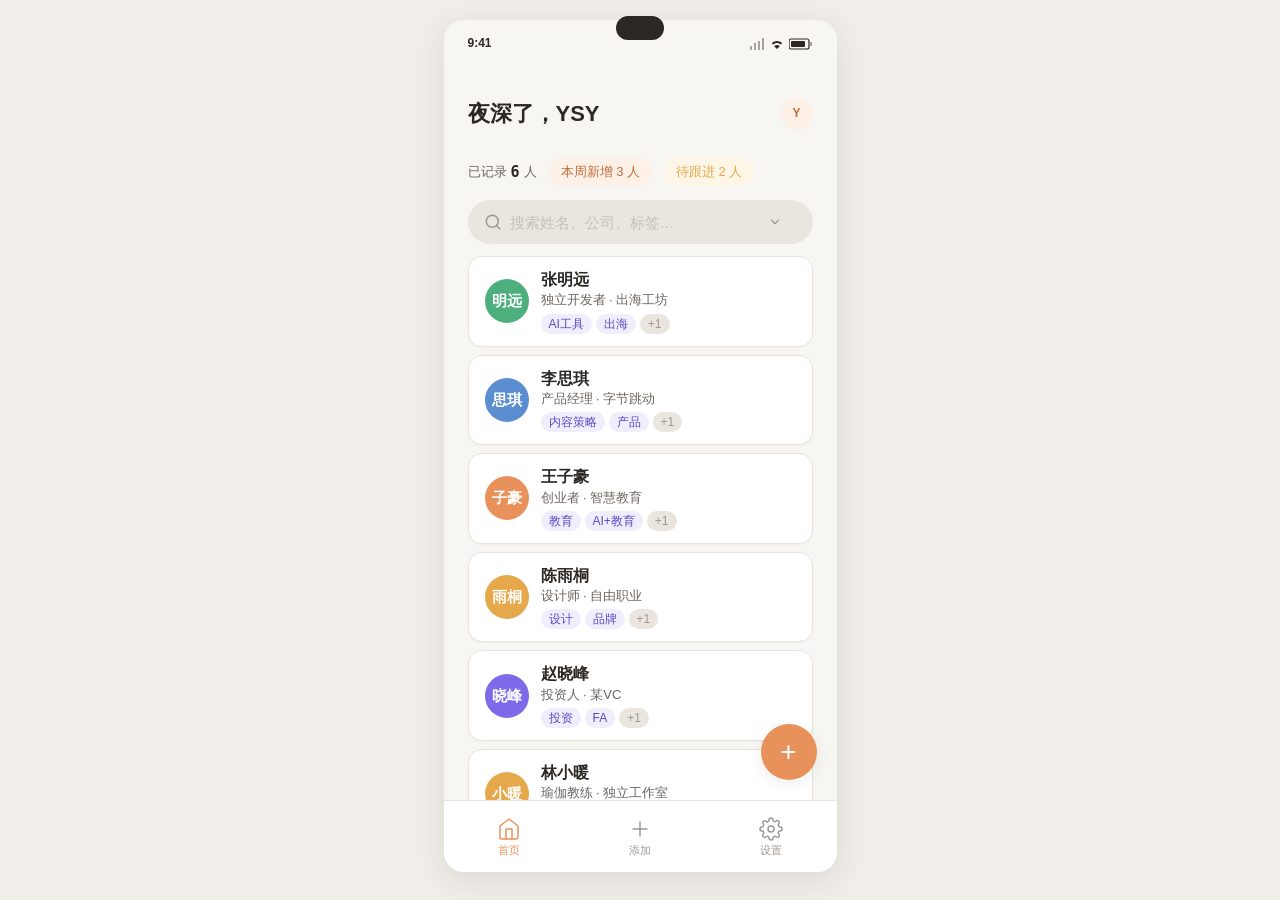
==== mobile.html @ 8702f9a2 "fix: 修复导航链接 - pc.html→index.html, 添加移动端入口, 统一所有页面导航" ====
<!DOCTYPE html>
<html lang="zh-CN">
<head>
<!--
  LinkLog — 连接日志 · 关系复利
  原型类型: mobile-app
  设计系统: Modern Minimal × Soft Warm
  生成时间: 2026-06-13
  修订: P1/P2 修正 + 首页/详情页新增
  页面: 首页(Dashboard) / 联系人详情 / Step1 / Step2a / Step2b / Step3
-->
<meta charset="UTF-8">
<meta name="viewport" content="width=device-width, initial-scale=1.0, maximum-scale=1.0, user-scalable=no">
<title>LinkLog — 连接日志 · 关系复利</title>
<style>
/* ============================================
   设计令牌 · Design Tokens
   ============================================ */
:root {
  /* === 色彩 === */
  --color-bg-primary: #F8F6F3;
  --color-bg-secondary: #F1EDE8;
  --color-bg-tertiary: #EAE5DF;
  --color-bg-elevated: #FFFFFF;
  --color-border-subtle: #E8E3DD;
  --color-border-default: #D4CFC8;
  --color-text-primary: #2C2825;
  --color-text-secondary: #6B6560;
  --color-text-tertiary: #9E9893;
  --color-text-disabled: #C5C0BA;
  --color-accent-default: #E8915A;
  --color-accent-hover: #D47E48;
  --color-accent-active: #C06E3A;
  --color-accent-light: #FDF0E6;
  --color-accent-lighter: #FEF7F0;
  --color-accent-text: #C06E3A;
  --color-ai-default: #7C6AE8;
  --color-ai-hover: #6B59D6;
  --color-ai-light: #F0EDFC;
  --color-ai-lighter: #F8F6FE;
  --color-ai-text: #5B4AC5;
  --color-ai-glow: rgba(124,106,232,0.15);
  --color-success-default: #4CAF7D;
  --color-success-light: #E8F5EE;
  --color-warning-default: #E5A84B;
  --color-warning-light: #FDF5E6;
  --color-error-default: #D95555;
  --color-error-light: #FDEAEA;
  --color-info-default: #5B8ED0;
  --color-info-light: #E8F0FA;
  --color-tag-relational: #E8915A;
  --color-tag-contextual: #7C6AE8;
  --color-tag-custom: #5B8ED0;
  --color-tag-bg-base: #F1EDE8;
  --color-text-on-accent: #FFFFFF;
  --color-text-on-ai: #FFFFFF;

  /* === 派生色（Alpha） === */
  --color-bg-primary-alpha80: rgba(248,246,243,0.8);

  /* === 排版 === */
  --font-sans: "Inter", "SF Pro Display", -apple-system, "Noto Sans SC", "PingFang SC", "Microsoft YaHei", sans-serif;
  --font-mono: "JetBrains Mono", "SF Mono", "Menlo", monospace;
  --text-display: 28px;
  --text-h1: 22px;
  --text-h2: 18px;
  --text-h3: 16px;
  --text-body: 15px;
  --text-body-sm: 13px;
  --text-caption: 12px;
  --text-micro: 11px;
  --weight-regular: 400;
  --weight-medium: 500;
  --weight-semibold: 600;
  --weight-bold: 700;

  /* === 间距 === */
  --space-1: 4px;
  --space-2: 8px;
  --space-3: 12px;
  --space-4: 16px;
  --space-5: 20px;
  --space-6: 24px;
  --space-8: 32px;
  --space-10: 40px;
  --space-12: 48px;

  /* === 圆角 === */
  --radius-sm: 6px;
  --radius-md: 10px;
  --radius-lg: 14px;
  --radius-xl: 20px;
  --radius-full: 9999px;

  /* === 阴影 === */
  --shadow-xs: 0 1px 2px rgba(44,40,37,0.04);
  --shadow-sm: 0 2px 8px rgba(44,40,37,0.06);
  --shadow-md: 0 4px 16px rgba(44,40,37,0.08);
  --shadow-lg: 0 8px 32px rgba(44,40,37,0.10);
  --shadow-focus: 0 0 0 3px rgba(232,145,90,0.3);
  --shadow-focus-ai: 0 0 0 3px rgba(124,106,232,0.3);

  /* === 动效 === */
  --duration-instant: 100ms;
  --duration-fast: 200ms;
  --duration-normal: 300ms;
  --duration-slow: 400ms;
  --duration-spring: 500ms;
  --ease-out: cubic-bezier(0.25, 0.1, 0.25, 1);
  --ease-in-out: cubic-bezier(0.42, 0, 0.58, 1);
  --ease-spring: cubic-bezier(0.34, 1.56, 0.64, 1);
  --ease-decelerate: cubic-bezier(0, 0, 0.2, 1);
}

/* ============================================
   全局重置 · Global Reset
   ============================================ */
*, *::before, *::after {
  margin: 0;
  padding: 0;
  box-sizing: border-box;
}

html {
  font-size: 16px;
  -webkit-font-smoothing: antialiased;
  -moz-osx-font-smoothing: grayscale;
}

body {
  font-family: var(--font-sans);
  background: var(--color-bg-secondary);
  color: var(--color-text-primary);
  line-height: 1.6;
  min-height: 100vh;
  display: flex;
  justify-content: center;
  align-items: flex-start;
  padding: var(--space-5) 0;
}

/* ============================================
   设备框架 · Device Frame
   ============================================ */
.device-frame {
  width: 393px;
  min-height: 852px;
  background: var(--color-bg-primary);
  position: relative;
  overflow: hidden;
  box-shadow: var(--shadow-lg);
  border-radius: var(--radius-xl);
}

/* 状态栏 */
.status-bar {
  display: flex;
  justify-content: space-between;
  align-items: center;
  padding: var(--space-2) var(--space-6);
  height: 48px;
  font-size: var(--text-caption);
  font-weight: var(--weight-semibold);
  color: var(--color-text-primary);
  position: relative;
  z-index: 100;
}

.status-bar .time {
  font-weight: var(--weight-semibold);
}

.status-bar .icons {
  display: flex;
  gap: var(--space-1);
  align-items: center;
}

/* ============================================
   导航栏框架 · Nav Frame
   ============================================ */
.app-nav-frame {
  position: relative;
  height: calc(852px - 48px);
  overflow: hidden;
}

/* ============================================
   底部 Tab Bar
   ============================================ */
.tab-bar {
  position: absolute;
  bottom: 0;
  left: 0;
  right: 0;
  height: 72px;
  background: var(--color-bg-elevated);
  border-top: 1px solid var(--color-border-subtle);
  display: flex;
  align-items: flex-start;
  justify-content: space-around;
  padding-top: var(--space-2);
  z-index: 50;
}

.tab-item {
  display: flex;
  flex-direction: column;
  align-items: center;
  gap: 2px;
  padding: var(--space-2) var(--space-4);
  cursor: pointer;
  border: none;
  background: none;
  font-family: var(--font-sans);
  transition: color var(--duration-fast) var(--ease-out);
  -webkit-tap-highlight-color: transparent;
}

.tab-item .tab-icon {
  display: flex;
  align-items: center;
  justify-content: center;
  width: 24px;
  height: 24px;
  line-height: 1;
}

.tab-item .tab-label {
  font-size: var(--text-micro);
  font-weight: var(--weight-medium);
}

.tab-item.active {
  color: var(--color-accent-default);
}

.tab-item:not(.active) {
  color: var(--color-text-tertiary);
}

.tab-item:active {
  transform: scale(0.95);
}

/* ============================================
   全局页面容器 · Page System
   ============================================ */
.page {
  position: absolute;
  top: 0;
  left: 0;
  width: 100%;
  height: 100%;
  overflow-y: auto;
  overflow-x: hidden;
  -webkit-overflow-scrolling: touch;
  transition: transform var(--duration-normal) var(--ease-out),
              opacity var(--duration-normal) var(--ease-out);
}

.page::-webkit-scrollbar {
  display: none;
}

.page.active {
  transform: translateX(0);
  opacity: 1;
  pointer-events: auto;
  z-index: 5;
}

.page.slide-left {
  transform: translateX(-30%);
  opacity: 0;
  pointer-events: none;
  z-index: 1;
}

.page.slide-right {
  transform: translateX(100%);
  opacity: 0;
  pointer-events: none;
  z-index: 1;
}

.page.slide-far-left {
  transform: translateX(-100%);
  opacity: 0;
  pointer-events: none;
  z-index: 1;
}

/* ============================================
   首页 · Dashboard
   ============================================ */

/* 问候区 */
.greeting-section {
  padding: var(--space-3) var(--space-6) 0;
  height: 80px;
  display: flex;
  align-items: center;
  justify-content: space-between;
  transition: opacity var(--duration-normal) var(--ease-out),
              transform var(--duration-normal) var(--ease-out);
}

.greeting-section.faded {
  opacity: 0;
  transform: translateY(-10px);
  pointer-events: none;
}

.greeting-text {
  font-size: var(--text-h1);
  font-weight: var(--weight-semibold);
  color: var(--color-text-primary);
  line-height: 1.3;
}

.greeting-avatar {
  width: 32px;
  height: 32px;
  border-radius: var(--radius-full);
  background: var(--color-accent-light);
  color: var(--color-accent-text);
  display: flex;
  align-items: center;
  justify-content: center;
  font-size: var(--text-caption);
  font-weight: var(--weight-semibold);
  cursor: pointer;
  transition: transform var(--duration-fast) var(--ease-spring);
}

.greeting-avatar:active {
  transform: scale(0.92);
}

/* 统计感知条 */
.stats-bar {
  display: flex;
  align-items: center;
  gap: var(--space-3);
  padding: var(--space-2) var(--space-6);
  height: 48px;
}

.stat-item {
  display: flex;
  align-items: center;
  gap: var(--space-1);
  font-size: var(--text-body-sm);
  color: var(--color-text-secondary);
}

.stat-item .stat-num {
  font-family: var(--font-mono);
  font-size: var(--text-body);
  font-weight: var(--weight-semibold);
  color: var(--color-text-primary);
}

.stat-pill {
  display: inline-flex;
  align-items: center;
  gap: var(--space-1);
  padding: var(--space-1) var(--space-3);
  border-radius: var(--radius-full);
  font-size: var(--text-body-sm);
  font-weight: var(--weight-medium);
}

.stat-pill.accent {
  background: var(--color-accent-light);
  color: var(--color-accent-text);
}

.stat-pill.warning {
  background: var(--color-warning-light);
  color: var(--color-warning-default);
}

/* 搜索栏 */
.search-section {
  padding: var(--space-1) var(--space-6) var(--space-3);
  position: sticky;
  top: 0;
  z-index: 20;
  background: var(--color-bg-primary);
  transition: box-shadow var(--duration-fast) var(--ease-out);
}

.search-section.elevated {
  box-shadow: var(--shadow-sm);
}

.search-bar {
  display: flex;
  align-items: center;
  gap: var(--space-2);
  background: var(--color-bg-tertiary);
  border-radius: var(--radius-full);
  padding: 0 var(--space-4);
  height: 44px;
}

.search-bar .search-icon {
  color: var(--color-text-tertiary);
  flex-shrink: 0;
  display: flex;
  align-items: center;
}

.search-bar input {
  flex: 1;
  border: none;
  background: transparent;
  font-family: var(--font-sans);
  font-size: var(--text-body);
  color: var(--color-text-primary);
  outline: none;
  min-width: 0;
}

.search-bar input::placeholder {
  color: var(--color-text-disabled);
}

.search-bar .filter-btn {
  display: flex;
  align-items: center;
  justify-content: center;
  width: 44px;
  height: 44px;
  border-radius: var(--radius-full);
  background: transparent;
  border: none;
  color: var(--color-text-tertiary);
  cursor: pointer;
  transition: background var(--duration-fast) var(--ease-out),
              color var(--duration-fast) var(--ease-out);
}

.search-bar .filter-btn:hover {
  background: var(--color-bg-secondary);
  color: var(--color-text-secondary);
}

/* 联系人列表 */
.contact-list {
  padding: 0 var(--space-6) var(--space-4);
  padding-bottom: 100px; /* tab bar + FAB space */
}

.contact-card {
  display: flex;
  align-items: center;
  gap: var(--space-3);
  padding: var(--space-3) var(--space-4);
  background: var(--color-bg-elevated);
  border-radius: var(--radius-lg);
  box-shadow: var(--shadow-xs);
  border: 1px solid var(--color-border-subtle);
  margin-bottom: var(--space-2);
  cursor: pointer;
  transition: transform var(--duration-fast) var(--ease-out),
              background var(--duration-fast) var(--ease-out),
              box-shadow var(--duration-fast) var(--ease-out);
  -webkit-tap-highlight-color: transparent;
}

.contact-card:active {
  transform: scale(0.98);
  background: var(--color-bg-secondary);
}

.contact-card:hover {
  background: var(--color-bg-secondary);
}

.contact-avatar {
  width: 44px;
  height: 44px;
  border-radius: var(--radius-full);
  display: flex;
  align-items: center;
  justify-content: center;
  font-size: var(--text-body);
  font-weight: var(--weight-bold);
  color: var(--color-text-on-accent);
  flex-shrink: 0;
  transition: transform var(--duration-normal) var(--ease-spring);
}

/* P0-2: 关系维度色由 CSS data-relation 属性驱动，不硬编码 JS */
.contact-avatar[data-relation="导师"] { background: var(--color-accent-default); }
.contact-avatar[data-relation="合作伙伴"] { background: var(--color-info-default); }
.contact-avatar[data-relation="同行"] { background: var(--color-success-default); }
.contact-avatar[data-relation="朋友"] { background: var(--color-warning-default); }
.contact-avatar[data-relation="投资人"] { background: var(--color-ai-default); }
.contact-avatar[data-relation="潜在客户"] { background: var(--color-error-default); }
.contact-avatar[data-relation="default"] { background: var(--color-info-default); }

.detail-avatar[data-relation="导师"] { background: var(--color-accent-default); }
.detail-avatar[data-relation="合作伙伴"] { background: var(--color-info-default); }
.detail-avatar[data-relation="同行"] { background: var(--color-success-default); }
.detail-avatar[data-relation="朋友"] { background: var(--color-warning-default); }
.detail-avatar[data-relation="投资人"] { background: var(--color-ai-default); }
.detail-avatar[data-relation="潜在客户"] { background: var(--color-error-default); }
.detail-avatar[data-relation="default"] { background: var(--color-info-default); }

.contact-info {
  flex: 1;
  min-width: 0;
}

.contact-name {
  font-size: var(--text-h3);
  font-weight: var(--weight-semibold);
  color: var(--color-text-primary);
  line-height: 1.4;
}

.contact-role {
  font-size: var(--text-body-sm);
  color: var(--color-text-secondary);
  line-height: 1.4;
  white-space: nowrap;
  overflow: hidden;
  text-overflow: ellipsis;
}

.contact-tags {
  display: flex;
  align-items: center;
  gap: var(--space-1);
  margin-top: var(--space-1);
  flex-wrap: nowrap;
  overflow: hidden;
}

.contact-tag {
  display: inline-block;
  padding: 1px var(--space-2);
  border-radius: var(--radius-full);
  font-size: var(--text-caption);
  font-weight: var(--weight-medium);
  white-space: nowrap;
  line-height: 1.5;
}

.contact-tag.relational {
  background: var(--color-accent-light);
  color: var(--color-accent-text);
}

.contact-tag.contextual {
  background: var(--color-ai-light);
  color: var(--color-ai-text);
}

.contact-tag.custom {
  background: var(--color-info-light);
  color: var(--color-info-default);
}

.contact-tag-more {
  display: inline-block;
  padding: 1px var(--space-2);
  border-radius: var(--radius-full);
  font-size: var(--text-caption);
  font-weight: var(--weight-medium);
  background: var(--color-bg-tertiary);
  color: var(--color-text-tertiary);
  white-space: nowrap;
  line-height: 1.5;
}

/* FAB */
.fab {
  position: absolute;
  bottom: 92px; /* tab bar 72 + 20px gap */
  right: var(--space-5);
  width: 56px;
  height: 56px;
  border-radius: var(--radius-full);
  background: var(--color-accent-default);
  color: var(--color-text-on-accent);
  border: none;
  font-size: 28px;
  font-weight: 300;
  line-height: 1;
  display: flex;
  align-items: center;
  justify-content: center;
  box-shadow: var(--shadow-md);
  cursor: pointer;
  z-index: 40;
  transition: transform var(--duration-fast) var(--ease-spring),
              background var(--duration-fast) var(--ease-out);
  -webkit-tap-highlight-color: transparent;
}

.fab:active {
  transform: scale(0.92);
  background: var(--color-accent-active);
}

/* 空状态 */
.empty-state {
  display: flex;
  flex-direction: column;
  align-items: center;
  justify-content: center;
  padding: var(--space-12) var(--space-6);
  text-align: center;
}

.empty-state .empty-icon {
  margin-bottom: var(--space-6);
  opacity: 0.4;
}

.empty-state .empty-title {
  font-size: var(--text-h2);
  font-weight: var(--weight-semibold);
  color: var(--color-text-primary);
  margin-bottom: var(--space-2);
}

.empty-state .empty-subtitle {
  font-size: var(--text-body);
  color: var(--color-text-tertiary);
  margin-bottom: var(--space-8);
  line-height: 1.6;
}

.empty-state .btn-primary {
  font-size: var(--text-body);
}

/* ============================================
   联系人详情页 · Contact Detail
   ============================================ */

/* 毛玻璃导航栏 */
.detail-nav {
  position: sticky;
  top: 0;
  z-index: 30;
  display: flex;
  align-items: center;
  justify-content: space-between;
  padding: var(--space-3) var(--space-5);
  height: 52px;
  background: var(--color-bg-primary-alpha80);
  backdrop-filter: blur(12px);
  -webkit-backdrop-filter: blur(12px);
  border-bottom: 1px solid var(--color-border-subtle);
}

.detail-nav-btn {
  display: flex;
  align-items: center;
  gap: var(--space-1);
  font-family: var(--font-sans);
  font-size: var(--text-body);
  font-weight: var(--weight-medium);
  color: var(--color-accent-default);
  background: none;
  border: none;
  cursor: pointer;
  padding: var(--space-2);
  border-radius: var(--radius-sm);
  transition: opacity var(--duration-fast) var(--ease-out);
  -webkit-tap-highlight-color: transparent;
}

.detail-nav-btn:active {
  opacity: 0.6;
}

.detail-nav-btn.more-btn {
  color: var(--color-text-secondary);
  font-size: var(--text-h2);
  padding: var(--space-2) var(--space-3);
  letter-spacing: 2px;
}

.detail-content {
  padding: var(--space-5) var(--space-6) 120px;
}

/* 人物身份区 */
.detail-hero {
  display: flex;
  flex-direction: column;
  align-items: center;
  text-align: center;
  margin-bottom: var(--space-6);
}

.detail-avatar {
  width: 72px;
  height: 72px;
  border-radius: var(--radius-full);
  display: flex;
  align-items: center;
  justify-content: center;
  font-size: var(--text-h1);
  font-weight: var(--weight-bold);
  color: var(--color-text-on-accent);
  margin-bottom: var(--space-4);
  position: relative;
}

.detail-name {
  font-size: var(--text-display);
  font-weight: var(--weight-bold);
  color: var(--color-text-primary);
  line-height: 1.3;
  margin-bottom: var(--space-1);
}

.detail-role {
  font-size: var(--text-body);
  color: var(--color-text-secondary);
  margin-bottom: var(--space-3);
}

.detail-traits {
  display: flex;
  align-items: center;
  gap: var(--space-2);
  margin-bottom: var(--space-5);
  flex-wrap: wrap;
  justify-content: center;
}

.detail-trait {
  padding: var(--space-1) var(--space-3);
  border-radius: var(--radius-full);
  background: var(--color-bg-secondary);
  font-size: var(--text-caption);
  font-weight: var(--weight-medium);
  color: var(--color-text-tertiary);
}

/* 标签区域 */
.detail-tags-section {
  margin-bottom: var(--space-6);
}

.detail-tags {
  display: flex;
  flex-wrap: wrap;
  gap: var(--space-2);
  justify-content: center;
}

.detail-tag {
  padding: var(--space-1) var(--space-3);
  border-radius: var(--radius-full);
  font-size: var(--text-caption);
  font-weight: var(--weight-medium);
}

.detail-tag.relational {
  background: var(--color-accent-light);
  color: var(--color-accent-text);
}

.detail-tag.contextual {
  background: var(--color-ai-light);
  color: var(--color-ai-text);
}

.detail-tag.custom {
  background: var(--color-info-light);
  color: var(--color-info-default);
}

.hidden-tags-wrapper {
  display: inline;
}

.expand-tags-btn {
  display: inline-flex;
  align-items: center;
  gap: var(--space-1);
  padding: var(--space-1) var(--space-3);
  border-radius: var(--radius-full);
  font-size: var(--text-caption);
  font-weight: var(--weight-medium);
  color: var(--color-text-tertiary);
  background: none;
  border: none;
  cursor: pointer;
  transition: color var(--duration-fast) var(--ease-out);
}

.expand-tags-btn:hover {
  color: var(--color-text-secondary);
}

/* 核心四问回顾区 */
.questions-review {
  background: var(--color-bg-elevated);
  border-radius: var(--radius-lg);
  padding: var(--space-5);
  box-shadow: var(--shadow-xs);
  border: 1px solid var(--color-border-subtle);
  margin-bottom: var(--space-5);
}

.questions-review-header {
  display: flex;
  align-items: center;
  justify-content: space-between;
  margin-bottom: var(--space-4);
}

.questions-review-title {
  font-size: var(--text-h3);
  font-weight: var(--weight-semibold);
  color: var(--color-text-primary);
}

.question-item {
  margin-bottom: var(--space-4);
}

.question-item:last-of-type {
  margin-bottom: 0;
}

.question-item.collapsed {
  display: none;
}

.question-label {
  font-size: var(--text-body-sm);
  color: var(--color-text-tertiary);
  font-weight: var(--weight-medium);
  margin-bottom: var(--space-1);
  display: flex;
  align-items: center;
  gap: var(--space-2);
}

.question-label .q-num {
  display: inline-flex;
  align-items: center;
  justify-content: center;
  width: 18px;
  height: 18px;
  border-radius: var(--radius-full);
  background: var(--color-accent-light);
  color: var(--color-accent-text);
  font-size: var(--text-micro);
  font-weight: var(--weight-semibold);
  flex-shrink: 0;
}

.question-answer {
  font-size: var(--text-body);
  color: var(--color-text-primary);
  line-height: 1.6;
  padding-left: 26px;
}

.question-divider {
  height: 1px;
  background: var(--color-border-subtle);
  margin: var(--space-4) 0;
}

.expand-questions-btn {
  display: flex;
  align-items: center;
  justify-content: center;
  gap: var(--space-1);
  width: 100%;
  padding: var(--space-3) 0;
  font-family: var(--font-sans);
  font-size: var(--text-body-sm);
  font-weight: var(--weight-medium);
  color: var(--color-text-tertiary);
  background: none;
  border: none;
  cursor: pointer;
  border-top: 1px solid var(--color-border-subtle);
  margin-top: var(--space-3);
  transition: color var(--duration-fast) var(--ease-out);
}

.expand-questions-btn:hover {
  color: var(--color-text-secondary);
}

/* AI 破冰建议区 */
.ai-suggest-card {
  border: 1.5px dashed var(--color-ai-default);
  border-radius: var(--radius-lg);
  background: var(--color-ai-lighter);
  padding: var(--space-5);
  margin-bottom: var(--space-5);
  position: relative;
}

.ai-suggest-badge {
  position: absolute;
  top: -10px;
  left: var(--space-5);
  display: inline-flex;
  align-items: center;
  gap: var(--space-1);
  padding: var(--space-1) var(--space-3);
  border-radius: var(--radius-full);
  background: var(--color-ai-light);
  font-size: var(--text-micro);
  font-weight: var(--weight-semibold);
  color: var(--color-ai-text);
}

.ai-suggest-section {
  margin-bottom: var(--space-4);
}

.ai-suggest-section:last-of-type {
  margin-bottom: 0;
}

.ai-suggest-label {
  font-size: var(--text-caption);
  font-weight: var(--weight-semibold);
  color: var(--color-text-tertiary);
  margin-bottom: var(--space-2);
}

.ai-suggest-text {
  font-size: var(--text-body);
  color: var(--color-text-primary);
  line-height: 1.7;
}

.ai-suggest-text.quote {
  font-style: italic;
  position: relative;
  padding-left: var(--space-4);
}

.ai-suggest-text.quote::before {
  content: '"';
  position: absolute;
  left: 0;
  top: -2px;
  font-size: 24px;
  color: var(--color-ai-default);
  font-style: normal;
  font-weight: var(--weight-bold);
  opacity: 0.5;
}

.ai-suggest-topics {
  display: flex;
  flex-direction: column;
  gap: var(--space-2);
}

.ai-suggest-topic {
  font-size: var(--text-body-sm);
  color: var(--color-text-secondary);
  padding-left: var(--space-4);
  position: relative;
}

.ai-suggest-topic::before {
  content: '→';
  position: absolute;
  left: 0;
  color: var(--color-ai-default);
}

.ai-suggest-actions {
  display: flex;
  gap: var(--space-3);
  margin-top: var(--space-5);
  padding-top: var(--space-4);
  border-top: 1px dashed var(--color-border-default);
}

.btn-ai {
  font-family: var(--font-sans);
  font-size: var(--text-body-sm);
  font-weight: var(--weight-semibold);
  color: var(--color-text-on-ai);
  background: var(--color-ai-default);
  border: none;
  border-radius: var(--radius-full);
  padding: var(--space-2) var(--space-5);
  cursor: pointer;
  transition: transform var(--duration-fast) var(--ease-spring),
              background var(--duration-fast) var(--ease-out);
}

.btn-ai:hover {
  background: var(--color-ai-hover);
}

.btn-ai:active {
  transform: scale(0.97);
}

/* ============================================
   步骤指示器 · Step Indicator
   ============================================ */
.step-indicator {
  display: flex;
  align-items: center;
  justify-content: center;
  gap: var(--space-2);
  padding: var(--space-3) var(--space-6);
}

.step-dot {
  width: 8px;
  height: 8px;
  border-radius: var(--radius-full);
  background: var(--color-border-default);
  transition: all var(--duration-normal) var(--ease-spring);
}

.step-dot.active {
  width: 24px;
  background: var(--color-accent-default);
}

.step-dot.completed {
  background: var(--color-success-default);
}

.step-line {
  width: 20px;
  height: 2px;
  background: var(--color-border-default);
  border-radius: 1px;
  transition: background var(--duration-normal) var(--ease-out);
}

.step-line.completed {
  background: var(--color-success-default);
}

/* ============================================
   流程页面容器（Step 1/2a/2b/3）
   ============================================ */
.flow-pages-wrapper {
  position: relative;
  height: calc(852px - 48px - 44px);
  overflow: hidden;
}

.flow-page {
  position: absolute;
  top: 0;
  left: 0;
  width: 100%;
  height: 100%;
  overflow-y: auto;
  overflow-x: hidden;
  padding: 0 var(--space-6);
  padding-bottom: var(--space-12);
  transition: transform var(--duration-slow) var(--ease-out),
              opacity var(--duration-slow) var(--ease-out);
  -webkit-overflow-scrolling: touch;
}

.flow-page::-webkit-scrollbar {
  display: none;
}

.flow-page.active {
  transform: translateX(0);
  opacity: 1;
  pointer-events: auto;
}

.flow-page.slide-left {
  transform: translateX(-100%);
  opacity: 0;
  pointer-events: none;
}

.flow-page.slide-right {
  transform: translateX(100%);
  opacity: 0;
  pointer-events: none;
}

/* ============================================
   Page Header
   ============================================ */
.page-header {
  padding: var(--space-4) 0 var(--space-2);
}

.page-title {
  font-size: var(--text-h1);
  font-weight: var(--weight-bold);
  color: var(--color-text-primary);
  line-height: 1.3;
  margin-bottom: var(--space-1);
}

.page-subtitle {
  font-size: var(--text-body-sm);
  color: var(--color-text-tertiary);
  line-height: 1.5;
}

/* ============================================
   Section 标题
   ============================================ */
.section-label {
  font-size: var(--text-caption);
  font-weight: var(--weight-semibold);
  color: var(--color-text-tertiary);
  text-transform: uppercase;
  letter-spacing: 0.5px;
  margin-bottom: var(--space-3);
  margin-top: var(--space-6);
}

/* ============================================
   输入框 · Input
   ============================================ */
.input-group {
  margin-bottom: var(--space-5);
}

.input-label {
  display: block;
  font-size: var(--text-body-sm);
  font-weight: var(--weight-medium);
  color: var(--color-text-secondary);
  margin-bottom: var(--space-2);
}

.input-label .required {
  color: var(--color-accent-default);
  margin-left: var(--space-1);
}

.text-input,
.text-area {
  width: 100%;
  padding: var(--space-3) var(--space-4);
  font-family: var(--font-sans);
  font-size: var(--text-body);
  color: var(--color-text-primary);
  background: var(--color-bg-elevated);
  border: 1.5px solid var(--color-border-default);
  border-radius: var(--radius-md);
  outline: none;
  transition: border-color var(--duration-fast) var(--ease-out),
              box-shadow var(--duration-fast) var(--ease-out),
              transform var(--duration-fast) var(--ease-out);
}

.text-input:focus,
.text-area:focus {
  border-color: var(--color-accent-default);
  box-shadow: var(--shadow-focus);
  transform: scale(1.005);
}

.text-input::placeholder,
.text-area::placeholder {
  color: var(--color-text-disabled);
}

.text-area {
  min-height: 120px;
  resize: none;
  line-height: 1.6;
}

.input-ai .text-area {
  border: 1.5px dashed var(--color-ai-default);
  background: var(--color-ai-lighter);
}

.input-ai .text-area:focus {
  box-shadow: var(--shadow-focus-ai);
}

/* Select */
.select-wrapper {
  position: relative;
}

.select-input {
  width: 100%;
  padding: var(--space-3) var(--space-4);
  padding-right: var(--space-10);
  font-family: var(--font-sans);
  font-size: var(--text-body);
  color: var(--color-text-primary);
  background: var(--color-bg-elevated);
  border: 1.5px solid var(--color-border-default);
  border-radius: var(--radius-md);
  outline: none;
  appearance: none;
  -webkit-appearance: none;
  cursor: pointer;
  transition: border-color var(--duration-fast) var(--ease-out),
              box-shadow var(--duration-fast) var(--ease-out);
}

.select-input:focus {
  border-color: var(--color-accent-default);
  box-shadow: var(--shadow-focus);
}

.select-arrow {
  position: absolute;
  right: var(--space-4);
  top: 50%;
  transform: translateY(-50%);
  pointer-events: none;
  color: var(--color-text-tertiary);
}

/* ============================================
   标签 · Tags
   ============================================ */
.tag-group {
  margin-bottom: var(--space-5);
}

.tag-group-label {
  font-size: var(--text-body-sm);
  font-weight: var(--weight-medium);
  color: var(--color-text-secondary);
  margin-bottom: var(--space-2);
  display: flex;
  align-items: center;
  gap: var(--space-2);
}

.tag-group-label .ai-badge {
  font-size: var(--text-micro);
  color: var(--color-ai-text);
  background: var(--color-ai-light);
  padding: var(--space-1) var(--space-2);
  border-radius: var(--radius-sm);
  font-weight: var(--weight-medium);
}

.tags-container {
  display: flex;
  flex-wrap: wrap;
  gap: var(--space-3);
}

.tag {
  display: inline-flex;
  align-items: center;
  gap: var(--space-1);
  padding: var(--space-2) var(--space-3);
  min-height: 32px;
  font-size: var(--text-body-sm);
  font-weight: var(--weight-medium);
  border-radius: var(--radius-full);
  cursor: pointer;
  transition: all var(--duration-fast) var(--ease-out);
  user-select: none;
  white-space: nowrap;
  opacity: 0;
  transform: translateY(8px);
}

.tag.visible {
  opacity: 1;
  transform: translateY(0);
  transition: opacity var(--duration-normal) var(--ease-out),
              transform var(--duration-normal) var(--ease-spring),
              background var(--duration-fast) var(--ease-out),
              box-shadow var(--duration-fast) var(--ease-out);
}

.tag--relational {
  background: var(--color-accent-light);
  color: var(--color-accent-text);
}

.tag--relational:hover {
  background: var(--color-accent-lighter);
}

.tag--relational.selected {
  outline: 2px solid var(--color-accent-default);
  background: var(--color-accent-light);
}

.tag--contextual {
  background: var(--color-ai-light);
  color: var(--color-ai-text);
}

.tag--contextual:hover {
  background: var(--color-ai-lighter);
}

.tag--contextual.selected {
  outline: 2px solid var(--color-ai-default);
  background: var(--color-ai-light);
}

.tag--custom {
  background: var(--color-info-light);
  color: var(--color-info-default);
}

.tag--custom:hover {
  opacity: 0.85;
}

.tag .tag-remove {
  display: inline-flex;
  align-items: center;
  justify-content: center;
  width: 14px;
  height: 14px;
  border-radius: var(--radius-full);
  font-size: 10px;
  line-height: 1;
  opacity: 0.6;
  transition: opacity var(--duration-fast);
  cursor: pointer;
}

.tag .tag-remove:hover {
  opacity: 1;
}

.tag .auto-mark {
  font-size: var(--text-micro);
  opacity: 0.7;
  font-weight: var(--weight-regular);
}

.custom-tag-input-wrapper {
  display: inline-flex;
  align-items: center;
  gap: var(--space-2);
  padding: var(--space-2) var(--space-3);
  min-height: 32px;
  border: 1.5px dashed var(--color-border-default);
  border-radius: var(--radius-full);
  background: transparent;
  cursor: text;
  transition: border-color var(--duration-fast) var(--ease-out);
}

.custom-tag-input-wrapper:focus-within {
  border-color: var(--color-info-default);
}

.custom-tag-input-wrapper input {
  border: none;
  outline: none;
  background: transparent;
  font-family: var(--font-sans);
  font-size: var(--text-body-sm);
  color: var(--color-text-primary);
  width: 80px;
}

.custom-tag-input-wrapper input::placeholder {
  color: var(--color-text-disabled);
}

.custom-tag-add-btn {
  display: inline-flex;
  align-items: center;
  justify-content: center;
  width: 20px;
  height: 20px;
  border-radius: var(--radius-full);
  background: var(--color-info-light);
  color: var(--color-info-default);
  border: none;
  cursor: pointer;
  font-size: 12px;
  font-weight: var(--weight-semibold);
  transition: background var(--duration-fast);
}

.custom-tag-add-btn:hover {
  background: var(--color-info-default);
  color: var(--color-text-on-accent);
}

/* ============================================
   核心四问 · Core Questions Card Slider
   ============================================ */
.question-slider {
  position: relative;
  height: 280px;
  margin: var(--space-4) 0;
  overflow: hidden;
}

.question-card {
  position: absolute;
  top: 0;
  left: 0;
  width: 100%;
  background: var(--color-bg-elevated);
  border-radius: var(--radius-lg);
  padding: var(--space-6);
  box-shadow: var(--shadow-sm);
  transition: transform var(--duration-slow) var(--ease-out),
              opacity var(--duration-slow) var(--ease-out);
}

.question-card.current {
  transform: translateY(0);
  opacity: 1;
  z-index: 2;
}

.question-card.fly-out {
  transform: translateY(-120%) scale(0.9);
  opacity: 0;
  z-index: 1;
}

.question-card.fly-in {
  transform: translateY(100%);
  opacity: 0;
  z-index: 1;
}

.question-card.hidden-card {
  transform: translateY(100%);
  opacity: 0;
  z-index: 0;
  pointer-events: none;
}

.question-number {
  font-size: var(--text-caption);
  font-weight: var(--weight-semibold);
  color: var(--color-accent-default);
  margin-bottom: var(--space-2);
}

.question-text {
  font-size: var(--text-h2);
  font-weight: var(--weight-semibold);
  color: var(--color-text-primary);
  line-height: 1.5;
  margin-bottom: var(--space-4);
}

.question-textarea {
  width: 100%;
  min-height: 80px;
  padding: var(--space-3);
  font-family: var(--font-sans);
  font-size: var(--text-body);
  color: var(--color-text-primary);
  background: var(--color-bg-primary);
  border: 1.5px solid var(--color-border-subtle);
  border-radius: var(--radius-md);
  outline: none;
  resize: none;
  transition: border-color var(--duration-fast) var(--ease-out),
              box-shadow var(--duration-fast) var(--ease-out);
}

.question-textarea:focus {
  border-color: var(--color-accent-default);
  box-shadow: var(--shadow-focus);
}

.question-textarea::placeholder {
  color: var(--color-text-disabled);
}

.question-progress {
  display: flex;
  align-items: center;
  justify-content: space-between;
  margin-top: var(--space-4);
}

.question-progress-text {
  font-size: var(--text-caption);
  color: var(--color-text-tertiary);
  font-weight: var(--weight-medium);
}

.question-nav-btn {
  padding: var(--space-2) var(--space-5);
  font-family: var(--font-sans);
  font-size: var(--text-body-sm);
  font-weight: var(--weight-semibold);
  color: var(--color-text-on-accent);
  background: var(--color-accent-default);
  border: none;
  border-radius: var(--radius-full);
  cursor: pointer;
  transition: transform var(--duration-fast) var(--ease-spring),
              background var(--duration-fast) var(--ease-out);
}

.question-nav-btn:hover {
  background: var(--color-accent-hover);
}

.question-nav-btn:active {
  transform: scale(0.97);
  background: var(--color-accent-active);
}

.question-nav-btn:disabled {
  background: var(--color-text-disabled);
  cursor: not-allowed;
  transform: none;
}

.question-nav-btn:focus-visible {
  box-shadow: var(--shadow-focus);
}

/* ============================================
   AI 破冰提示卡片 (Step 2b)
   ============================================ */
.ai-card {
  border: 1.5px dashed var(--color-ai-default);
  border-radius: var(--radius-lg);
  background: var(--color-ai-lighter);
  padding: var(--space-5);
  margin: var(--space-5) 0;
  opacity: 0;
  max-height: 0;
  overflow: hidden;
  padding-top: 0;
  padding-bottom: 0;
  margin-top: 0;
  margin-bottom: 0;
  border-width: 0;
  transition: opacity var(--duration-normal) var(--ease-out),
              max-height var(--duration-spring) var(--ease-out),
              padding var(--duration-normal) var(--ease-out),
              margin var(--duration-normal) var(--ease-out),
              border-width var(--duration-instant) var(--ease-out);
}

.ai-card.revealed {
  opacity: 1;
  max-height: 400px;
  overflow: visible;
  padding: var(--space-5);
  margin: var(--space-5) 0;
  border-width: 1.5px;
}

.ai-card-header {
  display: flex;
  align-items: center;
  gap: var(--space-2);
  margin-bottom: var(--space-3);
}

.ai-card-icon {
  width: 24px;
  height: 24px;
  border-radius: var(--radius-sm);
  background: var(--color-ai-light);
  display: flex;
  align-items: center;
  justify-content: center;
}

.ai-card-icon svg {
  width: 14px;
  height: 14px;
}

.ai-card-label {
  font-size: var(--text-body-sm);
  font-weight: var(--weight-semibold);
  color: var(--color-ai-text);
}

.ai-card-content {
  font-size: var(--text-body);
  color: var(--color-text-secondary);
  line-height: 1.7;
}

.ai-card-content .highlight {
  color: var(--color-ai-text);
  font-weight: var(--weight-medium);
}

/* ============================================
   底部操作栏 · Bottom Actions (Flow pages)
   ============================================ */
.bottom-actions {
  position: absolute;
  bottom: 0;
  left: 0;
  right: 0;
  padding: var(--space-4) var(--space-6);
  padding-bottom: var(--space-8);
  background: linear-gradient(to top, var(--color-bg-primary) 60%, transparent);
  display: flex;
  align-items: center;
  justify-content: space-between;
  z-index: 10;
}

.btn-text {
  font-family: var(--font-sans);
  font-size: var(--text-body-sm);
  font-weight: var(--weight-medium);
  color: var(--color-accent-default);
  background: none;
  border: none;
  cursor: pointer;
  padding: var(--space-2) var(--space-3);
  border-radius: var(--radius-sm);
  transition: background var(--duration-fast) var(--ease-out);
}

.btn-text:hover {
  background: var(--color-accent-lighter);
}

.btn-text:focus-visible {
  box-shadow: var(--shadow-focus);
}

.btn-primary {
  font-family: var(--font-sans);
  font-size: var(--text-body);
  font-weight: var(--weight-semibold);
  color: var(--color-text-on-accent);
  background: var(--color-accent-default);
  border: none;
  border-radius: var(--radius-full);
  padding: var(--space-3) var(--space-8);
  cursor: pointer;
  transition: transform var(--duration-fast) var(--ease-spring),
              background var(--duration-fast) var(--ease-out);
}

.btn-primary:hover {
  background: var(--color-accent-hover);
}

.btn-primary:active {
  transform: scale(0.97);
  background: var(--color-accent-active);
}

.btn-primary:focus-visible {
  box-shadow: var(--shadow-focus);
}

/* ============================================
   Step 1 特有样式
   ============================================ */
.intro-section {
  margin-bottom: var(--space-5);
}

.ai-generate-btn {
  display: inline-flex;
  align-items: center;
  gap: var(--space-2);
  padding: var(--space-2) var(--space-4);
  font-family: var(--font-sans);
  font-size: var(--text-body-sm);
  font-weight: var(--weight-medium);
  color: var(--color-ai-text);
  background: var(--color-ai-light);
  border: 1px solid var(--color-ai-default);
  border-radius: var(--radius-full);
  cursor: pointer;
  transition: all var(--duration-fast) var(--ease-out);
  margin-top: var(--space-3);
}

.ai-generate-btn:hover {
  background: var(--color-ai-lighter);
  box-shadow: var(--shadow-focus-ai);
}

.ai-generate-btn:active {
  transform: scale(0.97);
}

.ai-generate-btn svg {
  width: 14px;
  height: 14px;
}

.ai-hint {
  margin-top: var(--space-8);
  padding: var(--space-6) var(--space-5);
  border: 1.5px dashed var(--color-border-subtle);
  border-radius: var(--radius-lg);
  text-align: center;
  opacity: 0.6;
  transition: opacity var(--duration-normal) var(--ease-out),
              max-height var(--duration-spring) var(--ease-out),
              margin var(--duration-normal) var(--ease-out),
              padding var(--duration-normal) var(--ease-out);
}

.ai-hint.hidden {
  opacity: 0;
  max-height: 0;
  overflow: hidden;
  margin-top: 0;
  padding-top: 0;
  padding-bottom: 0;
  border-width: 0;
}

.ai-hint-text {
  font-size: var(--text-body-sm);
  color: var(--color-text-tertiary);
  line-height: 1.6;
}

.ai-hint-icon {
  display: inline-block;
  margin-bottom: var(--space-2);
}

.tag-system {
  max-height: 0;
  overflow: hidden;
  opacity: 0;
  transition: max-height var(--duration-spring) var(--ease-out),
              opacity var(--duration-normal) var(--ease-out);
}

.tag-system.expanded {
  max-height: 2000px;
  opacity: 1;
}

/* ============================================
   Step 2a 特有样式
   ============================================ */
.form-section {
  margin-bottom: var(--space-6);
}

.form-row {
  display: flex;
  gap: var(--space-3);
}

.form-row .input-group {
  flex: 1;
}

.tag-select-area {
  margin: var(--space-5) 0;
}

.tag-select-area .tag {
  cursor: pointer;
  transition: all var(--duration-fast) var(--ease-out),
              opacity var(--duration-normal) var(--ease-spring),
              transform var(--duration-normal) var(--ease-spring);
}

/* ============================================
   Step 2b 特有样式
   ============================================ */
.step2b-header {
  padding: var(--space-4) 0 var(--space-2);
}

.step2b-title {
  font-size: var(--text-h2);
  font-weight: var(--weight-semibold);
  color: var(--color-text-primary);
  line-height: 1.4;
  margin-bottom: var(--space-1);
}

.step2b-subtitle {
  font-size: var(--text-body-sm);
  color: var(--color-text-tertiary);
}

/* ============================================
   Step 3: 保存成功确认页
   ============================================ */
.success-page {
  display: flex;
  flex-direction: column;
  align-items: center;
  justify-content: center;
  text-align: center;
  padding-top: var(--space-12);
}

.success-icon {
  width: 64px;
  height: 64px;
  border-radius: var(--radius-full);
  background: var(--color-success-light);
  display: flex;
  align-items: center;
  justify-content: center;
  margin-bottom: var(--space-6);
  animation: successPop var(--duration-spring) var(--ease-spring);
}

@keyframes successPop {
  0% { transform: scale(0.5); opacity: 0; }
  60% { transform: scale(1.1); }
  100% { transform: scale(1); opacity: 1; }
}

.success-title {
  font-size: var(--text-h1);
  font-weight: var(--weight-bold);
  color: var(--color-text-primary);
  margin-bottom: var(--space-2);
}

.success-subtitle {
  font-size: var(--text-body);
  color: var(--color-text-secondary);
  margin-bottom: var(--space-8);
  line-height: 1.6;
}

.success-contact-name {
  font-weight: var(--weight-semibold);
  color: var(--color-accent-text);
}

.success-actions {
  display: flex;
  flex-direction: column;
  gap: var(--space-3);
  width: 100%;
  max-width: 280px;
}

.btn-secondary {
  font-family: var(--font-sans);
  font-size: var(--text-body);
  font-weight: var(--weight-semibold);
  color: var(--color-accent-text);
  background: var(--color-accent-light);
  border: none;
  border-radius: var(--radius-full);
  padding: var(--space-3) var(--space-8);
  cursor: pointer;
  transition: transform var(--duration-fast) var(--ease-spring),
              background var(--duration-fast) var(--ease-out);
}

.btn-secondary:hover {
  background: var(--color-accent-lighter);
}

.btn-secondary:active {
  transform: scale(0.97);
}

.btn-secondary:focus-visible {
  box-shadow: var(--shadow-focus);
}

.btn-ghost {
  font-family: var(--font-sans);
  font-size: var(--text-body-sm);
  font-weight: var(--weight-medium);
  color: var(--color-text-tertiary);
  background: none;
  border: none;
  cursor: pointer;
  padding: var(--space-2) var(--space-3);
  border-radius: var(--radius-sm);
  transition: color var(--duration-fast) var(--ease-out);
}

.btn-ghost:hover {
  color: var(--color-text-secondary);
}

.btn-ghost:focus-visible {
  box-shadow: var(--shadow-focus);
}

/* ============================================
   动画 · Animations
   ============================================ */
@keyframes fadeInUp {
  from {
    opacity: 0;
    transform: translateY(8px);
  }
  to {
    opacity: 1;
    transform: translateY(0);
  }
}

@keyframes pulse {
  0%, 100% { opacity: 1; }
  50% { opacity: 0.5; }
}

.ai-loading .ai-card-content {
  animation: pulse 1.5s infinite;
}

/* ============================================
   Toast 提示
   ============================================ */
.toast {
  position: fixed;
  top: var(--space-10);
  left: 50%;
  transform: translateX(-50%) translateY(-100%);
  background: var(--color-text-primary);
  color: var(--color-bg-primary);
  padding: var(--space-3) var(--space-6);
  border-radius: var(--radius-full);
  font-size: var(--text-body-sm);
  font-weight: var(--weight-medium);
  z-index: 1000;
  transition: transform var(--duration-normal) var(--ease-spring);
  white-space: nowrap;
}

.toast.show {
  transform: translateX(-50%) translateY(0);
}

/* ============================================
   Bottom Sheet (筛选/更多操作)
   ============================================ */
.sheet-overlay {
  position: fixed;
  top: 0;
  left: 0;
  right: 0;
  bottom: 0;
  background: rgba(44,40,37,0.4);
  z-index: 200;
  opacity: 0;
  pointer-events: none;
  transition: opacity var(--duration-normal) var(--ease-out);
}

.sheet-overlay.show {
  opacity: 1;
  pointer-events: auto;
}

.bottom-sheet {
  position: absolute;
  bottom: 0;
  left: 0;
  right: 0;
  background: var(--color-bg-elevated);
  border-radius: var(--radius-xl) var(--radius-xl) 0 0;
  padding: var(--space-3) var(--space-6) var(--space-8);
  transform: translateY(100%);
  transition: transform var(--duration-normal) var(--ease-out);
  max-height: 70vh;
  overflow-y: auto;
}

.sheet-overlay.show .bottom-sheet {
  transform: translateY(0);
}

.sheet-handle {
  width: 36px;
  height: 4px;
  border-radius: 2px;
  background: var(--color-border-default);
  margin: 0 auto var(--space-4);
}

.sheet-title {
  font-size: var(--text-h3);
  font-weight: var(--weight-semibold);
  color: var(--color-text-primary);
  margin-bottom: var(--space-4);
}

.sheet-item {
  display: flex;
  align-items: center;
  gap: var(--space-3);
  padding: var(--space-4) 0;
  font-size: var(--text-body);
  color: var(--color-text-primary);
  border-bottom: 1px solid var(--color-border-subtle);
  cursor: pointer;
  transition: opacity var(--duration-fast) var(--ease-out);
  -webkit-tap-highlight-color: transparent;
}

.sheet-item:active {
  opacity: 0.6;
}

.sheet-item:last-child {
  border-bottom: none;
}

.sheet-item.danger {
  color: var(--color-error-default);
}

.sheet-item .sheet-icon {
  width: 20px;
  height: 20px;
  display: flex;
  align-items: center;
  justify-content: center;
  flex-shrink: 0;
}

/* 筛选 sheet */
.filter-sheet .filter-group {
  margin-bottom: var(--space-4);
}

.filter-sheet .filter-label {
  font-size: var(--text-body-sm);
  font-weight: var(--weight-semibold);
  color: var(--color-text-secondary);
  margin-bottom: var(--space-2);
}

.filter-sheet .filter-tags {
  display: flex;
  flex-wrap: wrap;
  gap: var(--space-2);
}

.filter-tag {
  padding: var(--space-1) var(--space-3);
  border-radius: var(--radius-full);
  font-size: var(--text-caption);
  font-weight: var(--weight-medium);
  cursor: pointer;
  border: 1.5px solid var(--color-border-subtle);
  background: var(--color-bg-primary);
  color: var(--color-text-secondary);
  transition: all var(--duration-fast) var(--ease-out);
  -webkit-tap-highlight-color: transparent;
}

.filter-tag.selected {
  border-color: var(--color-accent-default);
  background: var(--color-accent-light);
  color: var(--color-accent-text);
}

.filter-sheet .filter-actions {
  display: flex;
  gap: var(--space-3);
  margin-top: var(--space-4);
}

.filter-sheet .filter-actions .btn-primary {
  flex: 1;
  text-align: center;
  font-size: var(--text-body-sm);
  padding: var(--space-3);
}

.filter-sheet .filter-actions .btn-text {
  flex: 1;
  text-align: center;
}

/* 确认弹窗 */
.confirm-dialog {
  text-align: center;
  padding: var(--space-4) 0;
}

.confirm-title {
  font-size: var(--text-h3);
  font-weight: var(--weight-semibold);
  color: var(--color-text-primary);
  margin-bottom: var(--space-2);
}

.confirm-msg {
  font-size: var(--text-body);
  color: var(--color-text-secondary);
  margin-bottom: var(--space-6);
  line-height: 1.6;
}

.confirm-actions {
  display: flex;
  gap: var(--space-3);
}

.confirm-actions .btn-primary {
  flex: 1;
  font-size: var(--text-body-sm);
  padding: var(--space-3);
  text-align: center;
}

.confirm-actions .btn-text {
  flex: 1;
  text-align: center;
  color: var(--color-text-tertiary);
}

/* ============================================
   页面底部留白
   ============================================ */
.page-content-bottom-spacer {
  height: 100px;
}

/* ============================================
   可访问性
   ============================================ */
@media (prefers-reduced-motion: reduce) {
  *, *::before, *::after {
    animation-duration: 0.01ms !important;
    transition-duration: 0.01ms !important;
  }
}
</style>
</head>
<body>

<div class="device-frame">
  <!-- 状态栏 -->
  <div class="status-bar">
    <span class="time">9:41</span>
    <span class="icons">
      <svg width="16" height="12" viewBox="0 0 16 12" fill="none"><path d="M1 8h2v4H1zM5 5h2v7H5zM9 3h2v9H9zM13 0h2v12h-2z" fill="currentColor" opacity="0.4"/></svg>
      <svg width="16" height="12" viewBox="0 0 16 12" fill="none"><path d="M8 3C6 3 4.2 3.8 2.8 5.2l1.4 1.4C5.3 5.5 6.6 5 8 5s2.7.5 3.8 1.6l1.4-1.4C11.8 3.8 10 3 8 3zm0 4c-1.1 0-2 .4-2.8 1.2L8 11l2.8-2.8C10 7.4 9.1 7 8 7z" fill="currentColor"/></svg>
      <svg width="24" height="12" viewBox="0 0 24 12" fill="none"><rect x="0" y="1" width="20" height="10" rx="2" stroke="currentColor" stroke-width="1.2" fill="none"/><rect x="21" y="4" width="2" height="4" rx="0.5" fill="currentColor" opacity="0.4"/><rect x="2" y="3" width="14" height="6" rx="1" fill="currentColor"/></svg>
    </span>
  </div>

  <!-- ==========================================
       导航框架：首页 + 详情页（有 Tab Bar）
       ========================================== -->
  <div class="app-nav-frame" id="app-nav-frame">

    <!-- ========== 首页（联系人列表） ========== -->
    <div class="page active" id="page-home">
      <!-- 问候区 -->
      <div class="greeting-section" id="greeting-section">
        <span class="greeting-text" id="greeting-text">早上好，YSY</span>
        <div class="greeting-avatar" onclick="showToast('设置页面（待开发）')">Y</div>
      </div>

      <!-- 统计感知条 -->
      <div class="stats-bar">
        <div class="stat-item">
          已记录 <span class="stat-num">6</span> 人
        </div>
        <span class="stat-pill accent">本周新增 3 人</span>
        <span class="stat-pill warning">待跟进 2 人</span>
      </div>

      <!-- 搜索栏（吸顶） -->
      <div class="search-section" id="search-section">
        <div class="search-bar">
          <span class="search-icon">
            <svg width="18" height="18" viewBox="0 0 24 24" fill="none" stroke="currentColor" stroke-width="2" stroke-linecap="round" stroke-linejoin="round"><circle cx="11" cy="11" r="8"/><path d="M21 21l-4.35-4.35"/></svg>
          </span>
          <input type="text" id="search-input" placeholder="搜索姓名、公司、标签…" oninput="filterContacts()">
          <button class="filter-btn" aria-label="筛选联系人" onclick="openFilterSheet()">
            <svg width="14" height="14" viewBox="0 0 24 24" fill="none" stroke="currentColor" stroke-width="2" stroke-linecap="round" stroke-linejoin="round"><path d="M6 9l6 6 6-6"/></svg>
          </button>
        </div>
      </div>

      <!-- 联系人列表 -->
      <div class="contact-list" id="contact-list">
        <!-- 由 JS 动态生成 -->
      </div>

      <!-- 空状态 -->
      <div class="empty-state" id="empty-state" style="display:none;">
        <div class="empty-icon">
          <svg width="80" height="80" viewBox="0 0 80 80" fill="none">
            <circle cx="40" cy="28" r="12" stroke="var(--color-border-default)" stroke-width="2" fill="none"/>
            <path d="M20 62c0-11 8.9-20 20-20s20 9 20 20" stroke="var(--color-border-default)" stroke-width="2" fill="none" stroke-linecap="round"/>
            <circle cx="56" cy="24" r="8" stroke="var(--color-border-default)" stroke-width="1.5" fill="none" stroke-dasharray="3 2"/>
          </svg>
        </div>
        <div class="empty-title">开始记录你的第一个人脉</div>
        <div class="empty-subtitle">每一次连接都值得被记住</div>
        <button class="btn-primary" onclick="startAddContact()">添加第一个联系人</button>
      </div>

      <!-- FAB -->
      <button class="fab" id="fab-btn" onclick="startAddContact()">+</button>

      <!-- 底部 Tab Bar -->
      <div class="tab-bar" id="tab-bar">
        <button class="tab-item active" data-tab="home" onclick="switchTab('home')">
          <span class="tab-icon"><svg width="24" height="24" viewBox="0 0 24 24" fill="none" stroke="currentColor" stroke-width="1.5" stroke-linecap="round" stroke-linejoin="round"><path d="M3 9l9-7 9 7v11a2 2 0 01-2 2H5a2 2 0 01-2-2z"/><polyline points="9 22 9 12 15 12 15 22"/></svg></span>
          <span class="tab-label">首页</span>
        </button>
        <button class="tab-item" data-tab="add" onclick="startAddContact()">
          <span class="tab-icon"><svg width="24" height="24" viewBox="0 0 24 24" fill="none" stroke="currentColor" stroke-width="1.5" stroke-linecap="round" stroke-linejoin="round"><line x1="12" y1="5" x2="12" y2="19"/><line x1="5" y1="12" x2="19" y2="12"/></svg></span>
          <span class="tab-label">添加</span>
        </button>
        <button class="tab-item" data-tab="settings" onclick="showToast('设置页面（待开发）')">
          <span class="tab-icon"><svg width="24" height="24" viewBox="0 0 24 24" fill="none" stroke="currentColor" stroke-width="1.5" stroke-linecap="round" stroke-linejoin="round"><circle cx="12" cy="12" r="3"/><path d="M19.4 15a1.65 1.65 0 00.33 1.82l.06.06a2 2 0 010 2.83 2 2 0 01-2.83 0l-.06-.06a1.65 1.65 0 00-1.82-.33 1.65 1.65 0 00-1 1.51V21a2 2 0 01-2 2 2 2 0 01-2-2v-.09A1.65 1.65 0 009 19.4a1.65 1.65 0 00-1.82.33l-.06.06a2 2 0 01-2.83 0 2 2 0 010-2.83l.06-.06A1.65 1.65 0 004.68 15a1.65 1.65 0 00-1.51-1H3a2 2 0 01-2-2 2 2 0 012-2h.09A1.65 1.65 0 004.6 9a1.65 1.65 0 00-.33-1.82l-.06-.06a2 2 0 010-2.83 2 2 0 012.83 0l.06.06A1.65 1.65 0 009 4.68a1.65 1.65 0 001-1.51V3a2 2 0 012-2 2 2 0 012 2v.09a1.65 1.65 0 001 1.51 1.65 1.65 0 001.82-.33l.06-.06a2 2 0 012.83 0 2 2 0 010 2.83l-.06.06A1.65 1.65 0 0019.4 9a1.65 1.65 0 001.51 1H21a2 2 0 012 2 2 2 0 01-2 2h-.09a1.65 1.65 0 00-1.51 1z"/></svg></span>
          <span class="tab-label">设置</span>
        </button>
      </div>
    </div>

    <!-- ========== 联系人详情页 ========== -->
    <div class="page slide-right" id="page-detail">
      <!-- 毛玻璃导航栏 -->
      <div class="detail-nav">
        <button class="detail-nav-btn" onclick="goBackToHome()">
          <svg width="20" height="20" viewBox="0 0 24 24" fill="none" stroke="currentColor" stroke-width="2" stroke-linecap="round" stroke-linejoin="round"><path d="M19 12H5m7-7l-7 7 7 7"/></svg>
          返回
        </button>
        <button class="detail-nav-btn more-btn" onclick="openDetailMore()">•••</button>
      </div>

      <!-- 详情内容 -->
      <div class="detail-content" id="detail-content">
        <!-- 由 JS 动态填充 -->
      </div>

      <!-- 底部 Tab Bar (详情页也显示) -->
      <div class="tab-bar">
        <button class="tab-item active" data-tab="home" onclick="goBackToHome()">
          <span class="tab-icon"><svg width="24" height="24" viewBox="0 0 24 24" fill="none" stroke="currentColor" stroke-width="1.5" stroke-linecap="round" stroke-linejoin="round"><path d="M3 9l9-7 9 7v11a2 2 0 01-2 2H5a2 2 0 01-2-2z"/><polyline points="9 22 9 12 15 12 15 22"/></svg></span>
          <span class="tab-label">首页</span>
        </button>
        <button class="tab-item" data-tab="add" onclick="startAddContact()">
          <span class="tab-icon"><svg width="24" height="24" viewBox="0 0 24 24" fill="none" stroke="currentColor" stroke-width="1.5" stroke-linecap="round" stroke-linejoin="round"><line x1="12" y1="5" x2="12" y2="19"/><line x1="5" y1="12" x2="19" y2="12"/></svg></span>
          <span class="tab-label">添加</span>
        </button>
        <button class="tab-item" data-tab="settings" onclick="showToast('设置页面（待开发）')">
          <span class="tab-icon"><svg width="24" height="24" viewBox="0 0 24 24" fill="none" stroke="currentColor" stroke-width="1.5" stroke-linecap="round" stroke-linejoin="round"><circle cx="12" cy="12" r="3"/><path d="M19.4 15a1.65 1.65 0 00.33 1.82l.06.06a2 2 0 010 2.83 2 2 0 01-2.83 0l-.06-.06a1.65 1.65 0 00-1.82-.33 1.65 1.65 0 00-1 1.51V21a2 2 0 01-2 2 2 2 0 01-2-2v-.09A1.65 1.65 0 009 19.4a1.65 1.65 0 00-1.82.33l-.06.06a2 2 0 01-2.83 0 2 2 0 010-2.83l.06-.06A1.65 1.65 0 004.68 15a1.65 1.65 0 00-1.51-1H3a2 2 0 01-2-2 2 2 0 012-2h.09A1.65 1.65 0 004.6 9a1.65 1.65 0 00-.33-1.82l-.06-.06a2 2 0 010-2.83 2 2 0 012.83 0l.06.06A1.65 1.65 0 009 4.68a1.65 1.65 0 001-1.51V3a2 2 0 012-2 2 2 0 012 2v.09a1.65 1.65 0 001 1.51 1.65 1.65 0 001.82-.33l.06-.06a2 2 0 012.83 0 2 2 0 010 2.83l-.06.06A1.65 1.65 0 0019.4 9a1.65 1.65 0 001.51 1H21a2 2 0 012 2 2 2 0 01-2 2h-.09a1.65 1.65 0 00-1.51 1z"/></svg></span>
          <span class="tab-label">设置</span>
        </button>
      </div>
    </div>

  </div><!-- /app-nav-frame -->

  <!-- ==========================================
       流程页面框架：Step 1/2a/2b/3（无 Tab Bar，有步骤指示器）
       ========================================== -->
  <div class="flow-pages-wrapper" id="flow-pages-wrapper" style="display:none;">

    <!-- 步骤指示器 -->
    <div class="step-indicator">
      <div class="step-dot active" id="dot-1"></div>
      <div class="step-line" id="line-1-2"></div>
      <div class="step-dot" id="dot-2"></div>
      <div class="step-line" id="line-2-3"></div>
      <div class="step-dot" id="dot-3"></div>
    </div>

    <!-- ========== Step 1: 标签体系设置 ========== -->
    <div class="flow-page active" id="page-step1">
      <div class="page-header">
        <h1 class="page-title">设置你的标签体系</h1>
        <p class="page-subtitle">先做个自我介绍，AI 会为你推荐合适的标签</p>
      </div>

      <div class="intro-section">
        <div class="input-group">
          <label class="input-label">自我介绍</label>
          <textarea class="text-area" id="self-intro" placeholder="比如：我是一名产品经理，在互联网行业做了5年，最近在关注 AI 和社交产品方向，喜欢和有创业精神的人交流..."></textarea>
        </div>
        <button class="ai-generate-btn" id="generate-tags-btn" onclick="generateTags()">
          <svg viewBox="0 0 24 24" fill="none" stroke="currentColor" stroke-width="2" stroke-linecap="round" stroke-linejoin="round"><path d="M12 2l2 7h7l-5.5 4 2 7L12 16l-5.5 4 2-7L3 9h7z"/></svg>
          AI 推荐标签体系
        </button>
      </div>

      <div class="ai-hint" id="ai-hint">
        <div class="ai-hint-icon">
          <svg width="32" height="32" viewBox="0 0 32 32" fill="none"><circle cx="16" cy="16" r="14" stroke="var(--color-border-default)" stroke-width="1.5" stroke-dasharray="4 3"/><path d="M16 10v4m0 4v1" stroke="var(--color-text-tertiary)" stroke-width="1.5" stroke-linecap="round"/></svg>
        </div>
        <div class="ai-hint-text">点击上方按钮，AI 将为你生成专属标签体系</div>
      </div>

      <div class="tag-system" id="tag-system">
        <div class="tag-group">
          <div class="tag-group-label">行业方向 <span class="ai-badge">AI 推荐</span></div>
          <div class="tags-container" id="industry-tags">
            <span class="tag tag--contextual" data-tag="互联网">互联网</span>
            <span class="tag tag--contextual" data-tag="AI/ML">AI/ML</span>
            <span class="tag tag--contextual" data-tag="SaaS">SaaS</span>
            <span class="tag tag--contextual" data-tag="社交产品">社交产品</span>
            <span class="tag tag--contextual" data-tag="内容创业">内容创业</span>
            <span class="tag tag--contextual" data-tag="投资">投资</span>
          </div>
        </div>
        <div class="tag-group">
          <div class="tag-group-label">关系类型 <span class="ai-badge">AI 推荐</span></div>
          <div class="tags-container" id="relation-tags">
            <span class="tag tag--relational" data-tag="导师">导师</span>
            <span class="tag tag--relational" data-tag="合作伙伴">合作伙伴</span>
            <span class="tag tag--relational" data-tag="潜在客户">潜在客户</span>
            <span class="tag tag--relational" data-tag="同行">同行</span>
            <span class="tag tag--relational" data-tag="投资人">投资人</span>
          </div>
        </div>
        <div class="tag-group">
          <div class="tag-group-label">行为标签 <span class="ai-badge">AI 推荐</span></div>
          <div class="tags-container" id="behavior-tags">
            <span class="tag tag--contextual" data-tag="主动连接" data-auto="true">主动连接 <span class="auto-mark">(自动)</span></span>
            <span class="tag tag--contextual" data-tag="活动认识" data-auto="true">活动认识 <span class="auto-mark">(自动)</span></span>
            <span class="tag tag--contextual" data-tag="朋友介绍" data-auto="true">朋友介绍 <span class="auto-mark">(自动)</span></span>
            <span class="tag tag--contextual" data-tag="线上社群" data-auto="true">线上社群 <span class="auto-mark">(自动)</span></span>
          </div>
        </div>
        <div class="tag-group">
          <div class="tag-group-label">自定义标签</div>
          <div class="tags-container" id="custom-tags-step1"></div>
          <div class="custom-tag-input-wrapper" style="margin-top: var(--space-2);">
            <input type="text" id="custom-tag-input-step1" placeholder="添加自定义标签" maxlength="10" onkeydown="if(event.key==='Enter')addCustomTagStep1()">
            <button class="custom-tag-add-btn" onclick="addCustomTagStep1()">+</button>
          </div>
        </div>
      </div>

      <div class="page-content-bottom-spacer"></div>

      <div class="bottom-actions">
        <button class="btn-text" onclick="cancelFlow()">取消</button>
        <button class="btn-primary" id="step1-next-btn" onclick="goToStep2a()">下一步</button>
      </div>
    </div>

    <!-- ========== Step 2a: 基本信息 + 标签选择 ========== -->
    <div class="flow-page slide-right" id="page-step2a">
      <div class="page-header">
        <h1 class="page-title">添加联系人</h1>
        <p class="page-subtitle">记录这次连接，让关系自然生长</p>
      </div>

      <div class="form-section">
        <div class="section-label">基本信息</div>
        <div class="input-group">
          <label class="input-label">姓名<span class="required">*</span></label>
          <input type="text" class="text-input" id="contact-name" placeholder="输入联系人姓名">
        </div>
        <div class="form-row">
          <div class="input-group">
            <label class="input-label">角色</label>
            <input type="text" class="text-input" id="contact-role" placeholder="如：产品总监">
          </div>
          <div class="input-group">
            <label class="input-label">公司</label>
            <input type="text" class="text-input" id="contact-company" placeholder="公司名称">
          </div>
        </div>
        <div class="form-row">
          <div class="input-group">
            <label class="input-label">星座</label>
            <div class="select-wrapper">
              <select class="select-input" id="contact-constellation">
                <option value="">选择星座</option>
                <option>白羊座</option><option>金牛座</option><option>双子座</option>
                <option>巨蟹座</option><option>狮子座</option><option>处女座</option>
                <option>天秤座</option><option>天蝎座</option><option>射手座</option>
                <option>摩羯座</option><option>水瓶座</option><option>双鱼座</option>
              </select>
              <span class="select-arrow">
                <svg width="12" height="12" viewBox="0 0 12 12" fill="none"><path d="M3 5l3 3 3-3" stroke="currentColor" stroke-width="1.5" stroke-linecap="round" stroke-linejoin="round"/></svg>
              </span>
            </div>
          </div>
          <div class="input-group">
            <label class="input-label">MBTI</label>
            <div class="select-wrapper">
              <select class="select-input" id="contact-mbti">
                <option value="">选择 MBTI</option>
                <option>INTJ</option><option>INTP</option><option>ENTJ</option><option>ENTP</option>
                <option>INFJ</option><option>INFP</option><option>ENFJ</option><option>ENFP</option>
                <option>ISTJ</option><option>ISFJ</option><option>ESTJ</option><option>ESFJ</option>
                <option>ISTP</option><option>ISFP</option><option>ESTP</option><option>ESFP</option>
              </select>
              <span class="select-arrow">
                <svg width="12" height="12" viewBox="0 0 12 12" fill="none"><path d="M3 5l3 3 3-3" stroke="currentColor" stroke-width="1.5" stroke-linecap="round" stroke-linejoin="round"/></svg>
              </span>
            </div>
          </div>
        </div>
      </div>

      <div class="tag-select-area" id="tag-select-area">
        <div class="section-label">选择标签</div>
        <div class="tag-group">
          <div class="tag-group-label">行业方向</div>
          <div class="tags-container" id="industry-tags-step2">
            <span class="tag tag--contextual visible" data-tag="互联网" onclick="toggleTagSelect(this)">互联网</span>
            <span class="tag tag--contextual visible" data-tag="AI/ML" onclick="toggleTagSelect(this)">AI/ML</span>
            <span class="tag tag--contextual visible" data-tag="SaaS" onclick="toggleTagSelect(this)">SaaS</span>
            <span class="tag tag--contextual visible" data-tag="金融" onclick="toggleTagSelect(this)">金融</span>
            <span class="tag tag--contextual visible" data-tag="教育" onclick="toggleTagSelect(this)">教育</span>
            <span class="tag tag--contextual visible" data-tag="设计" onclick="toggleTagSelect(this)">设计</span>
          </div>
        </div>
        <div class="tag-group">
          <div class="tag-group-label">关系类型</div>
          <div class="tags-container" id="relation-tags-step2">
            <span class="tag tag--relational visible" data-tag="导师" onclick="toggleTagSelect(this)">导师</span>
            <span class="tag tag--relational visible" data-tag="合作伙伴" onclick="toggleTagSelect(this)">合作伙伴</span>
            <span class="tag tag--relational visible" data-tag="潜在客户" onclick="toggleTagSelect(this)">潜在客户</span>
            <span class="tag tag--relational visible" data-tag="同行" onclick="toggleTagSelect(this)">同行</span>
            <span class="tag tag--relational visible" data-tag="朋友" onclick="toggleTagSelect(this)">朋友</span>
          </div>
        </div>
      </div>

      <div class="page-content-bottom-spacer"></div>

      <div class="bottom-actions">
        <button class="btn-text" onclick="goBackToStep1()">返回</button>
        <button class="btn-primary" onclick="goToStep2b()">开始四问</button>
      </div>
    </div>

    <!-- ========== Step 2b: 核心四问 + AI 破冰 ========== -->
    <div class="flow-page slide-right" id="page-step2b">
      <div class="step2b-header">
        <h2 class="step2b-title">核心四问</h2>
        <p class="step2b-subtitle">深入思考这段连接的意义</p>
      </div>

      <div class="question-slider" id="question-slider">
        <div class="question-card current" data-question="0">
          <div class="question-number">问题 1/4</div>
          <div class="question-text">为什么连接？</div>
          <textarea class="question-textarea" placeholder="是什么契机让你想认识这个人..." data-q="0"></textarea>
          <div class="question-progress">
            <span class="question-progress-text">1 / 4</span>
            <button class="question-nav-btn" onclick="nextQuestion(0)">下一题</button>
          </div>
        </div>
        <div class="question-card fly-in" data-question="1">
          <div class="question-number">问题 2/4</div>
          <div class="question-text">想从TA身上学什么？</div>
          <textarea class="question-textarea" placeholder="TA的哪些经验或视角让你感兴趣..." data-q="1"></textarea>
          <div class="question-progress">
            <span class="question-progress-text">2 / 4</span>
            <button class="question-nav-btn" onclick="nextQuestion(1)">下一题</button>
          </div>
        </div>
        <div class="question-card hidden-card" data-question="2">
          <div class="question-number">问题 3/4</div>
          <div class="question-text">你能为TA提供什么？</div>
          <textarea class="question-textarea" placeholder="你的哪些资源或能力能帮到TA..." data-q="2"></textarea>
          <div class="question-progress">
            <span class="question-progress-text">3 / 4</span>
            <button class="question-nav-btn" onclick="nextQuestion(2)">下一题</button>
          </div>
        </div>
        <div class="question-card hidden-card" data-question="3">
          <div class="question-number">问题 4/4</div>
          <div class="question-text">破冰开场白</div>
          <textarea class="question-textarea" placeholder="你会怎么开启和TA的第一次对话..." data-q="3"></textarea>
          <div class="question-progress">
            <span class="question-progress-text">4 / 4</span>
            <button class="question-nav-btn" onclick="finishQuestions()">完成</button>
          </div>
        </div>
      </div>

      <div class="ai-card" id="ai-icebreaker">
        <div class="ai-card-header">
          <div class="ai-card-icon">
            <svg viewBox="0 0 24 24" fill="none" stroke="var(--color-ai-default)" stroke-width="2" stroke-linecap="round" stroke-linejoin="round"><path d="M12 2l2 7h7l-5.5 4 2 7L12 16l-5.5 4 2-7L3 9h7z"/></svg>
          </div>
          <span class="ai-card-label">AI 破冰提示</span>
        </div>
        <div class="ai-card-content" id="ai-icebreaker-content"></div>
      </div>

      <div class="page-content-bottom-spacer"></div>

      <div class="bottom-actions">
        <button class="btn-text" onclick="goBackToStep2a()">返回</button>
        <button class="btn-primary" onclick="saveContact()">保存联系人</button>
      </div>
    </div>

    <!-- ========== Step 3: 保存成功确认页 ========== -->
    <div class="flow-page slide-right" id="page-step3">
      <div class="success-page">
        <div class="success-icon">
          <svg width="28" height="28" viewBox="0 0 28 28" fill="none"><path d="M8 14l4 4 8-8" stroke="var(--color-success-default)" stroke-width="2.5" stroke-linecap="round" stroke-linejoin="round"/></svg>
        </div>
        <h2 class="success-title">保存成功</h2>
        <p class="success-subtitle"><span class="success-contact-name" id="saved-contact-name"></span> 已加入你的关系网络</p>
        <div class="success-actions">
          <button class="btn-primary" onclick="addAnother()">继续添加</button>
          <button class="btn-secondary" onclick="viewContact()">查看联系人</button>
          <button class="btn-ghost" onclick="backToHome()">返回首页</button>
        </div>
      </div>
    </div>

  </div><!-- /flow-pages-wrapper -->

</div><!-- /device-frame -->

<!-- Toast -->
<div class="toast" id="toast"></div>

<!-- 筛选 Bottom Sheet -->
<div class="sheet-overlay" id="filter-sheet">
  <div class="bottom-sheet filter-sheet">
    <div class="sheet-handle"></div>
    <div class="sheet-title">筛选联系人</div>
    <div class="filter-group">
      <div class="filter-label">关系维度</div>
      <div class="filter-tags" id="filter-relational-tags">
        <span class="filter-tag" data-filter="导师" onclick="toggleFilterTag(this)">导师</span>
        <span class="filter-tag" data-filter="合作伙伴" onclick="toggleFilterTag(this)">合作伙伴</span>
        <span class="filter-tag" data-filter="同行" onclick="toggleFilterTag(this)">同行</span>
        <span class="filter-tag" data-filter="朋友" onclick="toggleFilterTag(this)">朋友</span>
        <span class="filter-tag" data-filter="潜在客户" onclick="toggleFilterTag(this)">潜在客户</span>
        <span class="filter-tag" data-filter="投资人" onclick="toggleFilterTag(this)">投资人</span>
      </div>
    </div>
    <div class="filter-group">
      <div class="filter-label">场景维度</div>
      <div class="filter-tags" id="filter-contextual-tags">
        <span class="filter-tag" data-filter="AI工具" onclick="toggleFilterTag(this)">AI工具</span>
        <span class="filter-tag" data-filter="出海" onclick="toggleFilterTag(this)">出海</span>
        <span class="filter-tag" data-filter="独立开发" onclick="toggleFilterTag(this)">独立开发</span>
        <span class="filter-tag" data-filter="内容策略" onclick="toggleFilterTag(this)">内容策略</span>
        <span class="filter-tag" data-filter="教育" onclick="toggleFilterTag(this)">教育</span>
        <span class="filter-tag" data-filter="设计" onclick="toggleFilterTag(this)">设计</span>
        <span class="filter-tag" data-filter="投资" onclick="toggleFilterTag(this)">投资</span>
        <span class="filter-tag" data-filter="身心灵" onclick="toggleFilterTag(this)">身心灵</span>
        <span class="filter-tag" data-filter="大厂" onclick="toggleFilterTag(this)">大厂</span>
        <span class="filter-tag" data-filter="创业" onclick="toggleFilterTag(this)">创业</span>
        <span class="filter-tag" data-filter="品牌" onclick="toggleFilterTag(this)">品牌</span>
        <span class="filter-tag" data-filter="健康" onclick="toggleFilterTag(this)">健康</span>
        <span class="filter-tag" data-filter="产品" onclick="toggleFilterTag(this)">产品</span>
        <span class="filter-tag" data-filter="硬科技" onclick="toggleFilterTag(this)">硬科技</span>
        <span class="filter-tag" data-filter="IP" onclick="toggleFilterTag(this)">IP</span>
        <span class="filter-tag" data-filter="生活" onclick="toggleFilterTag(this)">生活</span>
        <span class="filter-tag" data-filter="FA" onclick="toggleFilterTag(this)">FA</span>
      </div>
    </div>
    <div class="filter-actions">
      <button class="btn-text" onclick="clearFilters()">重置</button>
      <button class="btn-primary" onclick="applyFilters()">应用筛选</button>
    </div>
  </div>
</div>

<!-- 详情页更多操作 Sheet -->
<div class="sheet-overlay" id="detail-more-sheet">
  <div class="bottom-sheet">
    <div class="sheet-handle"></div>
    <div class="sheet-title">更多操作</div>
    <div class="sheet-item" onclick="editContact()">
      <span class="sheet-icon"><svg width="18" height="18" viewBox="0 0 24 24" fill="none" stroke="currentColor" stroke-width="1.5" stroke-linecap="round" stroke-linejoin="round"><path d="M11 4H4a2 2 0 00-2 2v14a2 2 0 002 2h14a2 2 0 002-2v-7"/><path d="M18.5 2.5a2.121 2.121 0 013 3L12 15l-4 1 1-4 9.5-9.5z"/></svg></span> 编辑联系人
    </div>
    <div class="sheet-item" onclick="shareContact()">
      <span class="sheet-icon"><svg width="18" height="18" viewBox="0 0 24 24" fill="none" stroke="currentColor" stroke-width="1.5" stroke-linecap="round" stroke-linejoin="round"><circle cx="18" cy="5" r="3"/><circle cx="6" cy="12" r="3"/><circle cx="18" cy="19" r="3"/><line x1="8.59" y1="13.51" x2="15.42" y2="17.49"/><line x1="15.41" y1="6.51" x2="8.59" y2="10.49"/></svg></span> 分享联系人
    </div>
    <div class="sheet-item danger" onclick="confirmDeleteContact()">
      <span class="sheet-icon"><svg width="18" height="18" viewBox="0 0 24 24" fill="none" stroke="currentColor" stroke-width="1.5" stroke-linecap="round" stroke-linejoin="round"><polyline points="3 6 5 6 21 6"/><path d="M19 6v14a2 2 0 01-2 2H7a2 2 0 01-2-2V6m3 0V4a2 2 0 012-2h4a2 2 0 012 2v2"/></svg></span> 删除联系人
    </div>
  </div>
</div>

<!-- 删除确认弹窗 -->
<div class="sheet-overlay" id="delete-confirm-sheet">
  <div class="bottom-sheet">
    <div class="sheet-handle"></div>
    <div class="confirm-dialog">
      <div class="confirm-title">确认删除</div>
      <div class="confirm-msg">删除后无法恢复，确定要删除这位联系人吗？</div>
      <div class="confirm-actions">
        <button class="btn-text" onclick="closeSheet('delete-confirm-sheet')">取消</button>
        <button class="btn-primary" style="background:var(--color-error-default);" onclick="doDeleteContact()">删除</button>
      </div>
    </div>
  </div>
</div>

<script>
/* ============================================
   数据层 · Data
   ============================================ */

// P0-2: 关系维度色由 CSS data-relation 规则驱动，此映射仅用于新联系人时设置 data-relation 值
const RELATION_TYPES = ['导师', '合作伙伴', '同行', '朋友', '投资人', '潜在客户'];

// 示例联系人数据
const contacts = [
  {
    id: 1,
    name: '张明远',
    role: '独立开发者',
    company: '出海工坊',
    constellation: '水瓶座',
    mbti: 'INTP',
    relationType: '同行',
    tags: [
      { text: 'AI工具', type: 'contextual' },
      { text: '出海', type: 'contextual' },
      { text: '独立开发', type: 'contextual' }
    ],
    questions: [
      { q: '为什么连接？', a: 'AI活动认识，对独立开发感兴趣' },
      { q: '想从TA身上学什么？', a: '产品设计和出海经验' },
      { q: '你能为TA提供什么？', a: '小红书运营和内容策略' },
      { q: '破冰开场白？', a: '聊聊独立开发出海的定价策略' }
    ],
    icebreaker: '聊聊独立开发出海的定价策略，最近海外市场变化挺大的',
    topics: ['出海定价模型', '独立开发者社区运营', '海外用户获取']
  },
  {
    id: 2,
    name: '李思琪',
    role: '产品经理',
    company: '字节跳动',
    constellation: '天秤座',
    mbti: 'ENFJ',
    relationType: '合作伙伴',
    tags: [
      { text: '内容策略', type: 'contextual' },
      { text: '产品', type: 'contextual' },
      { text: '大厂', type: 'contextual' }
    ],
    questions: [
      { q: '为什么连接？', a: '行业分享会认识' },
      { q: '想从TA身上学什么？', a: '大厂产品方法论' },
      { q: '你能为TA提供什么？', a: '教育行业洞察' },
      { q: '破冰开场白？', a: '请教字节内容推荐算法的最新变化' }
    ],
    icebreaker: '请教字节内容推荐算法的最新变化，听说最近又有大调整？',
    topics: ['内容推荐算法演进', '大厂产品决策流程', '创作者生态运营']
  },
  {
    id: 3,
    name: '王子豪',
    role: '创业者',
    company: '智慧教育',
    constellation: '狮子座',
    mbti: 'ENTJ',
    relationType: '导师',
    tags: [
      { text: '教育', type: 'contextual' },
      { text: 'AI+教育', type: 'contextual' },
      { text: '创业', type: 'contextual' }
    ],
    questions: [
      { q: '为什么连接？', a: '教育峰会同台' },
      { q: '想从TA身上学什么？', a: '教育行业变现路径' },
      { q: '你能为TA提供什么？', a: '教育广告投放经验' },
      { q: '破冰开场白？', a: '讨论AI在教育场景的落地案例' }
    ],
    icebreaker: '讨论AI在教育场景的落地案例，特别是个性化学习这块',
    topics: ['AI+教育产品化', '教育To B变现模式', '学习者行为数据分析']
  },
  {
    id: 4,
    name: '陈雨桐',
    role: '设计师',
    company: '自由职业',
    constellation: '双鱼座',
    mbti: 'INFP',
    relationType: '朋友',
    tags: [
      { text: '设计', type: 'contextual' },
      { text: '品牌', type: 'contextual' },
      { text: 'IP', type: 'contextual' }
    ],
    questions: [
      { q: '为什么连接？', a: '设计社区关注很久' },
      { q: '想从TA身上学什么？', a: '品牌设计思维' },
      { q: '你能为TA提供什么？', a: '产品策略建议' },
      { q: '破冰开场白？', a: '分享最近在做的一个品牌升级项目' }
    ],
    icebreaker: '分享最近在做的一个品牌升级项目，从0到1的那种',
    topics: ['品牌视觉体系搭建', '设计师个人IP打造', '从设计到产品的路径']
  },
  {
    id: 5,
    name: '赵晓峰',
    role: '投资人',
    company: '某VC',
    constellation: '摩羯座',
    mbti: 'ISTJ',
    relationType: '投资人',
    tags: [
      { text: '投资', type: 'contextual' },
      { text: 'FA', type: 'contextual' },
      { text: '硬科技', type: 'contextual' }
    ],
    questions: [
      { q: '为什么连接？', a: '朋友介绍' },
      { q: '想从TA身上学什么？', a: '早期项目判断逻辑' },
      { q: '你能为TA提供什么？', a: 'AI工具体验反馈' },
      { q: '破冰开场白？', a: '请教对AI工具赛道的看法' }
    ],
    icebreaker: '请教对AI工具赛道的看法，特别是从投资角度怎么筛选项目',
    topics: ['AI工具投资逻辑', '早期项目评估框架', '硬科技赛道趋势']
  },
  {
    id: 6,
    name: '林小暖',
    role: '瑜伽教练',
    company: '独立工作室',
    constellation: '巨蟹座',
    mbti: 'ISFJ',
    relationType: '朋友',
    tags: [
      { text: '身心灵', type: 'contextual' },
      { text: '健康', type: 'contextual' },
      { text: '生活', type: 'contextual' }
    ],
    questions: [
      { q: '为什么连接？', a: '瑜伽课认识' },
      { q: '想从TA身上学什么？', a: '身心平衡方法' },
      { q: '你能为TA提供什么？', a: '效率工具推荐' },
      { q: '破冰开场白？', a: '问问最近有什么好的冥想App推荐' }
    ],
    icebreaker: '问问最近有什么好的冥想App推荐，感觉最近焦虑感上来了',
    topics: ['冥想App体验对比', '身心平衡的日常实践', '正念与效率工具的结合']
  }
];

/* ============================================
   全局状态
   ============================================ */
let currentStep = 1;
let currentQuestion = 0;
const totalQuestions = 4;
let currentView = 'home'; // 'home' | 'detail' | 'flow'
let currentDetailId = null;
let activeFilters = [];
let lastSavedContactId = null;

/* ============================================
   Toast 提示
   ============================================ */
function showToast(msg) {
  const toast = document.getElementById('toast');
  toast.textContent = msg;
  toast.classList.add('show');
  setTimeout(() => toast.classList.remove('show'), 2000);
}

/* ============================================
   问候语 · 时间感知
   ============================================ */
function updateGreeting() {
  const hour = new Date().getHours();
  const greetEl = document.getElementById('greeting-text');
  if (hour < 6) greetEl.textContent = '夜深了，YSY';
  else if (hour < 12) greetEl.textContent = '早上好，YSY';
  else if (hour < 14) greetEl.textContent = '中午好，YSY';
  else if (hour < 18) greetEl.textContent = '下午好，YSY';
  else greetEl.textContent = '晚上好，YSY';
}

/* ============================================
   联系人列表渲染
   ============================================ */
function renderContactList(filteredContacts) {
  const list = document.getElementById('contact-list');
  const empty = document.getElementById('empty-state');
  const fab = document.getElementById('fab-btn');
  const data = filteredContacts || contacts;

  if (data.length === 0) {
    list.style.display = 'none';
    empty.style.display = 'flex';
    fab.style.display = 'none';
    return;
  }

  list.style.display = 'block';
  empty.style.display = 'none';
  fab.style.display = 'flex';

  list.innerHTML = data.map(c => {
    const initials = c.name.slice(-2);
    const displayTags = c.tags.slice(0, 2);
    const moreCount = c.tags.length - 2;
    const tagsHtml = displayTags.map(t =>
      `<span class="contact-tag ${t.type}">${t.text}</span>`
    ).join('') + (moreCount > 0 ? `<span class="contact-tag-more">+${moreCount}</span>` : '');

    return `
      <div class="contact-card" onclick="openDetail(${c.id})" data-id="${c.id}">
        <div class="contact-avatar" data-relation="${c.relationType || 'default'}">${initials}</div>
        <div class="contact-info">
          <div class="contact-name">${c.name}</div>
          <div class="contact-role">${c.role} · ${c.company}</div>
          <div class="contact-tags">${tagsHtml}</div>
        </div>
      </div>
    `;
  }).join('');
}

/* ============================================
   搜索过滤
   ============================================ */
function filterContacts() {
  const query = document.getElementById('search-input').value.trim().toLowerCase();
  if (!query && activeFilters.length === 0) {
    renderContactList();
    return;
  }

  const filtered = contacts.filter(c => {
    // 搜索文本匹配
    const textMatch = !query || c.name.toLowerCase().includes(query) ||
      c.company.toLowerCase().includes(query) ||
      c.tags.some(t => t.text.toLowerCase().includes(query));

    // 标签筛选匹配
    const filterMatch = activeFilters.length === 0 ||
      activeFilters.some(f => c.tags.some(t => t.text === f));

    return textMatch && filterMatch;
  });

  renderContactList(filtered);
}

/* ============================================
   筛选 Bottom Sheet
   ============================================ */
function openFilterSheet() {
  document.getElementById('filter-sheet').classList.add('show');
}

function toggleFilterTag(el) {
  el.classList.toggle('selected');
}

function clearFilters() {
  document.querySelectorAll('#filter-sheet .filter-tag.selected').forEach(t => t.classList.remove('selected'));
  activeFilters = [];
  filterContacts();
  closeSheet('filter-sheet');
}

function applyFilters() {
  activeFilters = [];
  document.querySelectorAll('#filter-sheet .filter-tag.selected').forEach(t => {
    activeFilters.push(t.dataset.filter);
  });
  filterContacts();
  closeSheet('filter-sheet');
}

/* ============================================
   详情页
   ============================================ */
function openDetail(id) {
  const c = contacts.find(x => x.id === id);
  if (!c) return;

  currentDetailId = id;
  currentView = 'detail';

  // 渲染详情内容
  const container = document.getElementById('detail-content');
  const initials = c.name.slice(-2);

  // 标签渲染（最多2行，6个完整，超出折叠）
  const maxVisible = 6;
  const visibleTags = c.tags.slice(0, maxVisible);
  const hiddenTags = c.tags.slice(maxVisible);
  const hasMore = hiddenTags.length > 0;

  const tagsHtml = visibleTags.map(t =>
    `<span class="detail-tag ${t.type}">${t.text}</span>`
  ).join('') + (hasMore ?
    `<span class="hidden-tags-wrapper" style="display:none;">${hiddenTags.map(t => `<span class="detail-tag ${t.type}">${t.text}</span>`).join('')}</span>` +
    `<button class="expand-tags-btn" onclick="expandDetailTags(this)">展开全部标签 <svg width="12" height="12" viewBox="0 0 12 12" fill="none" stroke="currentColor" stroke-width="1.5" stroke-linecap="round" stroke-linejoin="round"><path d="M3 5l3 3 3-3"/></svg></button>` : '');

  // 核心四问渲染
  const questionsHtml = c.questions.map((q, i) => {
    const isCollapsed = i >= 2; // Q1+Q2 展开，Q3+Q4 折叠
    return `
      <div class="question-item ${isCollapsed ? 'collapsed' : ''}" data-q-idx="${i}">
        <div class="question-label">
          <span class="q-num">${i + 1}</span>
          ${q.q}
        </div>
        <div class="question-answer">${q.a}</div>
        ${i < c.questions.length - 1 ? '<div class="question-divider"></div>' : ''}
      </div>
    `;
  }).join('');

  // AI 破冰建议
  const topicsHtml = c.topics.map(t => `<div class="ai-suggest-topic">${t}</div>`).join('');

  container.innerHTML = `
    <!-- 人物身份区 -->
    <div class="detail-hero">
      <div class="detail-avatar" data-relation="${c.relationType || 'default'}">${initials}</div>
      <div class="detail-name">${c.name}</div>
      <div class="detail-role">${c.role} · ${c.company}</div>
      <div class="detail-traits">
        <span class="detail-trait">${c.constellation}</span>
        <span class="detail-trait">${c.mbti}</span>
        <span class="detail-trait">${c.company}</span>
      </div>
      <div class="detail-tags-section">
        <div class="detail-tags">
          ${tagsHtml}
        </div>
      </div>
    </div>

    <!-- 核心四问回顾区 -->
    <div class="questions-review" id="questions-review">
      <div class="questions-review-header">
        <div class="questions-review-title">核心四问</div>
      </div>
      ${questionsHtml}
      <button class="expand-questions-btn" id="expand-q-btn" onclick="expandQuestions()" style="display:none;">
        展开全部 <svg width="12" height="12" viewBox="0 0 12 12" fill="none" stroke="currentColor" stroke-width="1.5" stroke-linecap="round" stroke-linejoin="round"><path d="M3 5l3 3 3-3"/></svg>
      </button>
    </div>

    <!-- AI 破冰建议区 -->
    <div class="ai-suggest-card">
      <span class="ai-suggest-badge">✦ AI 建议</span>
      <div class="ai-suggest-section">
        <div class="ai-suggest-label">💬 开场建议</div>
        <div class="ai-suggest-text quote">${c.icebreaker}</div>
      </div>
      <div class="ai-suggest-section">
        <div class="ai-suggest-label">🎯 话题方向</div>
        <div class="ai-suggest-topics">${topicsHtml}</div>
      </div>
      <div class="ai-suggest-actions">
        <button class="btn-ai" onclick="showToast('正在重新生成…')">重新生成</button>
        <button class="btn-ghost" onclick="copyIcebreaker()">复制</button>
      </div>
    </div>
  `;

  // 检查是否需要展开按钮
  const collapsedItems = container.querySelectorAll('.question-item.collapsed');
  const expandBtn = container.querySelector('#expand-q-btn');
  if (collapsedItems.length > 0 && expandBtn) {
    expandBtn.style.display = 'flex';
  }

  // 页面转场：首页左滑，详情右入
  const homePage = document.getElementById('page-home');
  const detailPage = document.getElementById('page-detail');
  homePage.classList.remove('active');
  homePage.classList.add('slide-left');
  detailPage.classList.remove('slide-right');
  detailPage.classList.add('active');
}

function expandDetailTags(btn) {
  const hidden = btn.previousElementSibling;
  if (hidden && hidden.classList.contains('hidden-tags-wrapper')) {
    if (hidden.style.display === 'none') {
      hidden.style.display = 'inline';
      btn.innerHTML = '收起标签 <svg width="12" height="12" viewBox="0 0 12 12" fill="none" stroke="currentColor" stroke-width="1.5" stroke-linecap="round" stroke-linejoin="round"><path d="M3 8l3-3 3 3"/></svg>';
    } else {
      hidden.style.display = 'none';
      btn.innerHTML = '展开全部标签 <svg width="12" height="12" viewBox="0 0 12 12" fill="none" stroke="currentColor" stroke-width="1.5" stroke-linecap="round" stroke-linejoin="round"><path d="M3 5l3 3 3-3"/></svg>';
    }
  }
}

function expandQuestions() {
  const review = document.getElementById('questions-review');
  review.querySelectorAll('.question-item.collapsed').forEach(item => {
    item.classList.remove('collapsed');
  });
  const btn = document.getElementById('expand-q-btn');
  btn.innerHTML = '收起 <svg width="12" height="12" viewBox="0 0 12 12" fill="none" stroke="currentColor" stroke-width="1.5" stroke-linecap="round" stroke-linejoin="round"><path d="M3 8l3-3 3 3"/></svg>';
  btn.onclick = collapseQuestions;
}

function collapseQuestions() {
  const review = document.getElementById('questions-review');
  review.querySelectorAll('.question-item').forEach((item, i) => {
    if (i >= 2) item.classList.add('collapsed');
  });
  const btn = document.getElementById('expand-q-btn');
  btn.innerHTML = '展开全部 <svg width="12" height="12" viewBox="0 0 12 12" fill="none" stroke="currentColor" stroke-width="1.5" stroke-linecap="round" stroke-linejoin="round"><path d="M3 5l3 3 3-3"/></svg>';
  btn.onclick = expandQuestions;
}

function copyIcebreaker() {
  showToast('已复制到剪贴板');
}

/* ============================================
   详情页返回首页
   ============================================ */
function goBackToHome() {
  currentView = 'home';
  currentDetailId = null;

  const homePage = document.getElementById('page-home');
  const detailPage = document.getElementById('page-detail');
  detailPage.classList.remove('active');
  detailPage.classList.add('slide-right');
  homePage.classList.remove('slide-left');
  homePage.classList.add('active');
}

/* ============================================
   详情页更多操作
   ============================================ */
function openDetailMore() {
  document.getElementById('detail-more-sheet').classList.add('show');
}

function editContact() {
  closeSheet('detail-more-sheet');
  showToast('进入编辑模式（待开发）');
}

function shareContact() {
  closeSheet('detail-more-sheet');
  showToast('分享链接已复制');
}

function confirmDeleteContact() {
  closeSheet('detail-more-sheet');
  document.getElementById('delete-confirm-sheet').classList.add('show');
}

function doDeleteContact() {
  closeSheet('delete-confirm-sheet');
  const idx = contacts.findIndex(c => c.id === currentDetailId);
  if (idx > -1) contacts.splice(idx, 1);
  showToast('联系人已删除');
  goBackToHome();
  renderContactList();
}

/* ============================================
   Bottom Sheet 通用关闭
   ============================================ */
function closeSheet(id) {
  document.getElementById(id).classList.remove('show');
}

// 点击遮罩关闭
document.querySelectorAll('.sheet-overlay').forEach(overlay => {
  overlay.addEventListener('click', function(e) {
    if (e.target === this) {
      this.classList.remove('show');
    }
  });
});

/* ============================================
   Tab 切换
   ============================================ */
function switchTab(tab) {
  document.querySelectorAll('#app-nav-frame .tab-item').forEach(t => {
    t.classList.toggle('active', t.dataset.tab === tab);
  });

  if (tab === 'home') {
    if (currentView === 'detail') {
      goBackToHome();
    }
  } else if (tab === 'add') {
    startAddContact();
  } else if (tab === 'settings') {
    showToast('设置页面（待开发）');
  }
}

/* ============================================
   进入添加联系人流程
   ============================================ */
function startAddContact() {
  currentView = 'flow';

  // 隐藏导航框架，显示流程框架
  document.getElementById('app-nav-frame').style.display = 'none';
  document.getElementById('flow-pages-wrapper').style.display = 'block';

  // 重置流程到 Step 1
  resetFlow();
}

/* ============================================
   退出流程，回到首页
   ============================================ */
function cancelFlow() {
  currentView = 'home';
  document.getElementById('app-nav-frame').style.display = 'block';
  document.getElementById('flow-pages-wrapper').style.display = 'none';
}

function returnToHome() {
  currentView = 'home';
  document.getElementById('app-nav-frame').style.display = 'block';
  document.getElementById('flow-pages-wrapper').style.display = 'none';
  renderContactList();
}

/* ============================================
   搜索栏吸顶 + 问候区淡出
   ============================================ */
function setupScrollEffects() {
  const homePage = document.getElementById('page-home');
  const searchSection = document.getElementById('search-section');
  const greetingSection = document.getElementById('greeting-section');

  homePage.addEventListener('scroll', function() {
    const scrollTop = this.scrollTop;

    // 搜索栏阴影
    if (scrollTop > 10) {
      searchSection.classList.add('elevated');
    } else {
      searchSection.classList.remove('elevated');
    }

    // 问候区淡出
    if (scrollTop > 40) {
      greetingSection.classList.add('faded');
    } else {
      greetingSection.classList.remove('faded');
    }
  });
}

/* ============================================
   流程页面切换辅助
   ============================================ */
function switchFlowPage(fromId, toId, direction) {
  const fromPage = document.getElementById(fromId);
  const toPage = document.getElementById(toId);

  if (direction === 'forward') {
    fromPage.classList.remove('active');
    fromPage.classList.add('slide-left');
    toPage.classList.remove('slide-right');
    toPage.classList.add('active');
  } else {
    fromPage.classList.remove('active');
    fromPage.classList.add('slide-right');
    toPage.classList.remove('slide-left');
    toPage.classList.add('active');
  }
}

/* ============================================
   Step 1: AI 生成标签
   ============================================ */
function generateTags() {
  const tagSystem = document.getElementById('tag-system');
  const btn = document.getElementById('generate-tags-btn');
  const hint = document.getElementById('ai-hint');

  hint.classList.add('hidden');

  btn.innerHTML = `<svg viewBox="0 0 24 24" fill="none" stroke="currentColor" stroke-width="2" style="width:14px;height:14px;animation:pulse 1s infinite"><circle cx="12" cy="12" r="10"/></svg> 正在生成...`;
  btn.disabled = true;

  setTimeout(() => {
    tagSystem.classList.add('expanded');
    btn.innerHTML = `<svg viewBox="0 0 24 24" fill="none" stroke="currentColor" stroke-width="2" stroke-linecap="round" stroke-linejoin="round" style="width:14px;height:14px"><path d="M12 2l2 7h7l-5.5 4 2 7L12 16l-5.5 4 2-7L3 9h7z"/></svg> 重新生成`;
    btn.disabled = false;

    animateTagsIn('industry-tags');
    setTimeout(() => animateTagsIn('relation-tags'), 200);
    setTimeout(() => animateTagsIn('behavior-tags'), 400);
  }, 800);
}

function animateTagsIn(containerId) {
  const container = document.getElementById(containerId);
  const tags = container.querySelectorAll('.tag');
  tags.forEach((tag, i) => {
    setTimeout(() => tag.classList.add('visible'), i * 80);
  });
}

// 标签删除
document.addEventListener('click', function(e) {
  if (e.target.classList.contains('tag-remove')) {
    const tag = e.target.closest('.tag');
    tag.style.transform = 'scale(0.8)';
    tag.style.opacity = '0';
    setTimeout(() => tag.remove(), 200);
  }
});

// 自定义标签
function addCustomTagStep1() {
  const input = document.getElementById('custom-tag-input-step1');
  const container = document.getElementById('custom-tags-step1');
  const val = input.value.trim();
  if (!val) return;

  const tag = document.createElement('span');
  tag.className = 'tag tag--custom visible';
  tag.innerHTML = `${val} <span class="tag-remove">×</span>`;
  container.appendChild(tag);
  input.value = '';
}

// Step 2a 标签选择
function toggleTagSelect(el) {
  el.classList.toggle('selected');
}

/* ============================================
   流程步骤切换
   ============================================ */
function goToStep2a() {
  switchFlowPage('page-step1', 'page-step2a', 'forward');

  document.getElementById('dot-1').classList.remove('active');
  document.getElementById('dot-1').classList.add('completed');
  document.getElementById('line-1-2').classList.add('completed');
  document.getElementById('dot-2').classList.add('active');

  currentStep = '2a';

  document.querySelectorAll('#industry-tags-step2 .tag, #relation-tags-step2 .tag').forEach(tag => {
    tag.classList.add('visible');
  });
}

function goBackToStep1() {
  switchFlowPage('page-step2a', 'page-step1', 'backward');

  document.getElementById('dot-1').classList.add('active');
  document.getElementById('dot-1').classList.remove('completed');
  document.getElementById('line-1-2').classList.remove('completed');
  document.getElementById('dot-2').classList.remove('active');
  document.getElementById('dot-2').classList.remove('completed');

  currentStep = 1;
}

function goToStep2b() {
  const name = document.getElementById('contact-name').value.trim();
  if (!name) {
    showToast('请输入联系人姓名');
    document.getElementById('contact-name').focus();
    return;
  }

  switchFlowPage('page-step2a', 'page-step2b', 'forward');
  currentStep = '2b';
}

function goBackToStep2a() {
  switchFlowPage('page-step2b', 'page-step2a', 'backward');
  currentStep = '2a';
}

/* ============================================
   核心四问卡片滑动
   ============================================ */
function nextQuestion(currentIdx) {
  const cards = document.querySelectorAll('.question-card');
  const currentCard = cards[currentIdx];
  const nextCard = cards[currentIdx + 1];

  if (!nextCard) return;

  currentCard.classList.remove('current');
  currentCard.classList.add('fly-out');

  nextCard.classList.remove('fly-in', 'hidden-card');
  nextCard.classList.add('current');

  setTimeout(() => {
    for (let i = 0; i <= currentIdx; i++) {
      cards[i].classList.add('hidden-card');
      cards[i].classList.remove('fly-out');
    }
  }, 400);

  currentQuestion = currentIdx + 1;
}

function finishQuestions() {
  const cards = document.querySelectorAll('.question-card');
  const lastCard = cards[totalQuestions - 1];

  lastCard.classList.remove('current');
  lastCard.classList.add('fly-out');

  setTimeout(() => {
    for (let i = 0; i < totalQuestions; i++) {
      cards[i].classList.add('hidden-card');
      cards[i].classList.remove('fly-out');
    }
  }, 400);

  currentQuestion = totalQuestions;
  showToast('核心四问已完成');

  setTimeout(() => {
    const aiCard = document.getElementById('ai-icebreaker');
    aiCard.classList.add('revealed');
    generateIcebreaker();
  }, 500);
}

/* ============================================
   AI 破冰提示生成 (Step 2b)
   ============================================ */
function generateIcebreaker() {
  const constellation = document.getElementById('contact-constellation').value;
  const mbti = document.getElementById('contact-mbti').value;
  const content = document.getElementById('ai-icebreaker-content');
  const card = document.getElementById('ai-icebreaker');

  if (!constellation && !mbti) {
    content.innerHTML = '选择星座和 MBTI 后，AI 将基于<span class="highlight">性格特质</span>为你生成个性化的破冰建议';
    return;
  }

  card.classList.add('ai-loading');
  content.textContent = 'AI 正在分析性格特质，生成破冰建议...';

  setTimeout(() => {
    card.classList.remove('ai-loading');

    const constellationTips = {
      '白羊座': '白羊座热情直接，开场可以开门见山表达你的来意和欣赏',
      '金牛座': '金牛座务实稳重，可以从具体的价值交换和实际合作切入',
      '双子座': '双子座好奇心强，用一个有趣的问题或新鲜观点开场效果更好',
      '巨蟹座': '巨蟹座重视情感连接，先建立共同话题再谈正事',
      '狮子座': '狮子座喜欢被认可，真诚赞美TA的成就再提出合作',
      '处女座': '处女座注重细节和逻辑，用数据和事实说话最有效',
      '天秤座': '天秤座善社交，轻松的寒暄后自然过渡到正题',
      '天蝎座': '天蝎座洞察力强，直入主题比绕弯子更受尊重',
      '射手座': '射手座爱冒险和自由，聊聊旅行或新体验能快速破冰',
      '摩羯座': '摩羯座目标感强，展示你的专业性和诚意即可',
      '水瓶座': '水瓶座思维独特，分享一个前沿观点容易引起共鸣',
      '双鱼座': '双鱼座感性细腻，先找到情感共鸣点再深入交流'
    };

    const mbtiTips = {
      'INTJ': 'INTJ 重视深度和逻辑，直接讨论战略问题最能引起兴趣',
      'INTP': 'INTP 热衷探索，抛出一个有挑战性的问题就是最好的开场',
      'ENTJ': 'ENTJ 高效务实，清晰展示合作的价值和可能性',
      'ENTP': 'ENTP 喜欢辩论和新点子，一个反直觉的观点能抓住TA',
      'INFJ': 'INFJ 重视真诚和愿景，分享你的使命感能打动TA',
      'INFP': 'INFP 理想主义，聊聊共同的价值观比谈利益更有效',
      'ENFJ': 'ENFJ 天生善于连接，真诚表达你想建立关系的意愿',
      'ENFP': 'ENFP 热情好奇，分享一个有趣的故事快速拉近距离',
      'ISTJ': 'ISTJ 可靠务实，用具体的事实和计划建立信任',
      'ISFJ': 'ISFJ 温暖体贴，先表达对TA的关心和感谢',
      'ESTJ': 'ESTJ 直截了当，清晰陈述你的目的和计划',
      'ESFJ': 'ESFJ 重视和谐，从共同认识的人或事切入',
      'ISTP': 'ISTP 简洁直接，不要废话，直说你想做什么',
      'ISFP': 'ISFP 重视真实感受，分享你真实的想法和体验',
      'ESTP': 'ESTP 行动派，提出一个具体的合作或见面邀约',
      'ESFP': 'ESFP 活泼开朗，轻松有趣的氛围下交流最自然'
    };

    let html = '';
    if (constellation) {
      html += `<span class="highlight">${constellation}</span>：${constellationTips[constellation] || '展现真诚和尊重，自然地开启对话'}<br><br>`;
    }
    if (mbti) {
      html += `<span class="highlight">${mbti}</span>：${mbtiTips[mbti] || '用专业和真诚打动对方'}<br><br>`;
    }
    if (constellation && mbti) {
      html += `结合${constellation}的特质和${mbti}的思维方式，建议你在破冰时保持<span class="highlight">真诚且有条理</span>，先用一个具体话题打开局面。`;
    }

    content.innerHTML = html || '选择星座和 MBTI 后，AI 将基于<span class="highlight">性格特质</span>为你生成个性化的破冰建议';
  }, 1200);
}

// 监听星座和MBTI变化
document.getElementById('contact-constellation').addEventListener('change', function() {
  if (currentQuestion >= totalQuestions) generateIcebreaker();
});
document.getElementById('contact-mbti').addEventListener('change', function() {
  if (currentQuestion >= totalQuestions) generateIcebreaker();
});

/* ============================================
   保存联系人 → Step 3
   ============================================ */
function saveContact() {
  const name = document.getElementById('contact-name').value.trim();
  if (!name) {
    showToast('请输入联系人姓名');
    return;
  }

  const role = document.getElementById('contact-role').value.trim();
  const company = document.getElementById('contact-company').value.trim();
  const constellation = document.getElementById('contact-constellation').value;
  const mbti = document.getElementById('contact-mbti').value;

  const selectedIndustryTags = [];
  document.querySelectorAll('#industry-tags-step2 .tag.selected').forEach(t => {
    selectedIndustryTags.push(t.dataset.tag);
  });
  const selectedRelationTags = [];
  document.querySelectorAll('#relation-tags-step2 .tag.selected').forEach(t => {
    selectedRelationTags.push(t.dataset.tag);
  });

  // 更新步骤指示器
  document.getElementById('dot-2').classList.add('completed');
  document.getElementById('dot-2').classList.remove('active');
  document.getElementById('line-2-3').classList.add('completed');
  document.getElementById('dot-3').classList.add('active');

  document.getElementById('saved-contact-name').textContent = name;

  // 将新联系人添加到数据中
  const newId = contacts.length > 0 ? Math.max(...contacts.map(c => c.id)) + 1 : 1;
  const allTags = [...selectedIndustryTags, ...selectedRelationTags].map(t => ({
    text: t, type: selectedRelationTags.includes(t) ? 'relational' : 'contextual'
  }));

  // 收集四问回答
  const answers = [];
  document.querySelectorAll('.question-textarea').forEach((ta, i) => {
    answers.push(ta.value.trim());
  });

  const newContact = {
    id: newId,
    name: name,
    role: role || '—',
    company: company || '—',
    constellation: constellation || '—',
    mbti: mbti || '—',
    relationType: selectedRelationTags.length > 0 ? selectedRelationTags[0] : 'default',
    tags: allTags.length > 0 ? allTags : [{ text: '新联系人', type: 'contextual' }],
    questions: [
      { q: '为什么连接？', a: answers[0] || '—' },
      { q: '想从TA身上学什么？', a: answers[1] || '—' },
      { q: '你能为TA提供什么？', a: answers[2] || '—' },
      { q: '破冰开场白？', a: answers[3] || '—' }
    ],
    icebreaker: answers[3] || '从共同话题开始对话',
    topics: ['待AI分析生成', '完善更多信息后获取', '持续互动解锁新话题']
  };

  contacts.unshift(newContact);
  lastSavedContactId = newId;

  switchFlowPage('page-step2b', 'page-step3', 'forward');
  currentStep = 3;

  console.log('保存联系人数据:', newContact);
}

/* ============================================
   Step 3 操作按钮
   ============================================ */
function addAnother() {
  resetFlowForm();
  resetFlowPages();
  currentStep = '2a';
}

function viewContact() {
  if (lastSavedContactId) {
    returnToHome();
    setTimeout(() => openDetail(lastSavedContactId), 300);
  } else {
    backToHome();
  }
}

function backToHome() {
  returnToHome();
  showToast('已添加');
}

/* ============================================
   流程重置
   ============================================ */
function resetFlowForm() {
  document.getElementById('contact-name').value = '';
  document.getElementById('contact-role').value = '';
  document.getElementById('contact-company').value = '';
  document.getElementById('contact-constellation').value = '';
  document.getElementById('contact-mbti').value = '';

  document.querySelectorAll('#industry-tags-step2 .tag.selected, #relation-tags-step2 .tag.selected').forEach(t => {
    t.classList.remove('selected');
  });

  currentQuestion = 0;
  const cards = document.querySelectorAll('.question-card');
  cards.forEach((card, i) => {
    card.classList.remove('current', 'fly-out', 'fly-in', 'hidden-card');
    const textarea = card.querySelector('.question-textarea');
    if (textarea) textarea.value = '';
    if (i === 0) card.classList.add('current');
    else card.classList.add('fly-in');
  });

  document.getElementById('ai-icebreaker').classList.remove('revealed');
  document.getElementById('ai-icebreaker-content').innerHTML = '';
}

function resetFlowPages() {
  // 所有 flow pages 回到初始状态
  const flowPages = document.querySelectorAll('.flow-page');
  flowPages.forEach(p => {
    p.classList.remove('active', 'slide-left', 'slide-right');
    p.classList.add('slide-right');
  });
  document.getElementById('page-step2a').classList.remove('slide-right');
  document.getElementById('page-step2a').classList.add('slide-right');

  // Step2a 作为当前页
  flowPages.forEach(p => p.classList.add('slide-right'));
  document.getElementById('page-step2a').classList.remove('slide-right');
  document.getElementById('page-step2a').classList.add('active');

  // 重置步骤指示器
  document.getElementById('dot-1').classList.remove('active', 'completed');
  document.getElementById('dot-1').classList.add('completed');
  document.getElementById('dot-2').classList.remove('active', 'completed');
  document.getElementById('dot-2').classList.add('active');
  document.getElementById('line-1-2').classList.add('completed');
  document.getElementById('line-2-3').classList.remove('completed');
  document.getElementById('dot-3').classList.remove('active', 'completed');
}

function resetFlow() {
  resetFlowForm();

  // 所有 flow pages 回到 Step1
  const flowPages = document.querySelectorAll('.flow-page');
  flowPages.forEach(p => {
    p.classList.remove('active', 'slide-left', 'slide-right');
    p.classList.add('slide-right');
  });
  document.getElementById('page-step1').classList.remove('slide-right');
  document.getElementById('page-step1').classList.add('active');

  // 重置步骤指示器
  document.getElementById('dot-1').classList.remove('completed');
  document.getElementById('dot-1').classList.add('active');
  document.getElementById('line-1-2').classList.remove('completed');
  document.getElementById('dot-2').classList.remove('active', 'completed');
  document.getElementById('line-2-3').classList.remove('completed');
  document.getElementById('dot-3').classList.remove('active', 'completed');

  currentStep = 1;
  currentQuestion = 0;
}

/* ============================================
   初始化
   ============================================ */
document.addEventListener('DOMContentLoaded', function() {
  updateGreeting();
  renderContactList();
  setupScrollEffects();
});
</script>
</body>
</html>
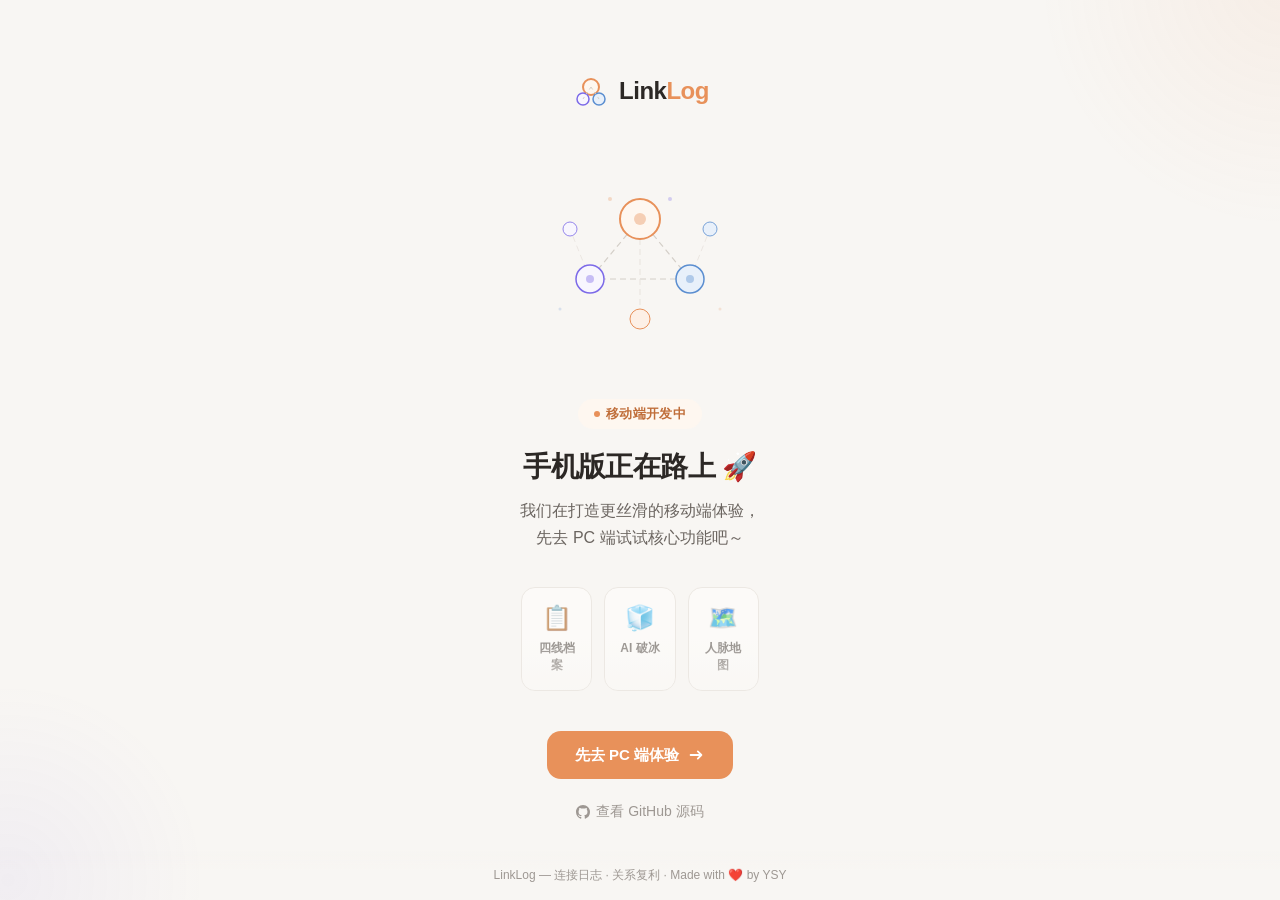
==== commit a357a9d1: "feat: V2 UI灵动化升级 + 色调统一(去蓝→暖色系) + 互动增强 - index.html: 色调修复(去蓝去紫→统一暖灰琥珀), AI建议框虚线→实线, Hero CTA脉冲, 生成按钮" ====
--- a/mobile.html
+++ b/mobile.html
@@ -1,3615 +1,451 @@
 <!DOCTYPE html>
 <html lang="zh-CN">
 <head>
-<!--
-  LinkLog — 连接日志 · 关系复利
-  原型类型: mobile-app
-  设计系统: Modern Minimal × Soft Warm
-  生成时间: 2026-06-13
-  修订: P1/P2 修正 + 首页/详情页新增
-  页面: 首页(Dashboard) / 联系人详情 / Step1 / Step2a / Step2b / Step3
--->
-<meta charset="UTF-8">
-<meta name="viewport" content="width=device-width, initial-scale=1.0, maximum-scale=1.0, user-scalable=no">
-<title>LinkLog — 连接日志 · 关系复利</title>
-<style>
-/* ============================================
-   设计令牌 · Design Tokens
-   ============================================ */
-:root {
-  /* === 色彩 === */
-  --color-bg-primary: #F8F6F3;
-  --color-bg-secondary: #F1EDE8;
-  --color-bg-tertiary: #EAE5DF;
-  --color-bg-elevated: #FFFFFF;
-  --color-border-subtle: #E8E3DD;
-  --color-border-default: #D4CFC8;
-  --color-text-primary: #2C2825;
-  --color-text-secondary: #6B6560;
-  --color-text-tertiary: #9E9893;
-  --color-text-disabled: #C5C0BA;
-  --color-accent-default: #E8915A;
-  --color-accent-hover: #D47E48;
-  --color-accent-active: #C06E3A;
-  --color-accent-light: #FDF0E6;
-  --color-accent-lighter: #FEF7F0;
-  --color-accent-text: #C06E3A;
-  --color-ai-default: #7C6AE8;
-  --color-ai-hover: #6B59D6;
-  --color-ai-light: #F0EDFC;
-  --color-ai-lighter: #F8F6FE;
-  --color-ai-text: #5B4AC5;
-  --color-ai-glow: rgba(124,106,232,0.15);
-  --color-success-default: #4CAF7D;
-  --color-success-light: #E8F5EE;
-  --color-warning-default: #E5A84B;
-  --color-warning-light: #FDF5E6;
-  --color-error-default: #D95555;
-  --color-error-light: #FDEAEA;
-  --color-info-default: #5B8ED0;
-  --color-info-light: #E8F0FA;
-  --color-tag-relational: #E8915A;
-  --color-tag-contextual: #7C6AE8;
-  --color-tag-custom: #5B8ED0;
-  --color-tag-bg-base: #F1EDE8;
-  --color-text-on-accent: #FFFFFF;
-  --color-text-on-ai: #FFFFFF;
-
-  /* === 派生色（Alpha） === */
-  --color-bg-primary-alpha80: rgba(248,246,243,0.8);
-
-  /* === 排版 === */
-  --font-sans: "Inter", "SF Pro Display", -apple-system, "Noto Sans SC", "PingFang SC", "Microsoft YaHei", sans-serif;
-  --font-mono: "JetBrains Mono", "SF Mono", "Menlo", monospace;
-  --text-display: 28px;
-  --text-h1: 22px;
-  --text-h2: 18px;
-  --text-h3: 16px;
-  --text-body: 15px;
-  --text-body-sm: 13px;
-  --text-caption: 12px;
-  --text-micro: 11px;
-  --weight-regular: 400;
-  --weight-medium: 500;
-  --weight-semibold: 600;
-  --weight-bold: 700;
-
-  /* === 间距 === */
-  --space-1: 4px;
-  --space-2: 8px;
-  --space-3: 12px;
-  --space-4: 16px;
-  --space-5: 20px;
-  --space-6: 24px;
-  --space-8: 32px;
-  --space-10: 40px;
-  --space-12: 48px;
-
-  /* === 圆角 === */
-  --radius-sm: 6px;
-  --radius-md: 10px;
-  --radius-lg: 14px;
-  --radius-xl: 20px;
-  --radius-full: 9999px;
-
-  /* === 阴影 === */
-  --shadow-xs: 0 1px 2px rgba(44,40,37,0.04);
-  --shadow-sm: 0 2px 8px rgba(44,40,37,0.06);
-  --shadow-md: 0 4px 16px rgba(44,40,37,0.08);
-  --shadow-lg: 0 8px 32px rgba(44,40,37,0.10);
-  --shadow-focus: 0 0 0 3px rgba(232,145,90,0.3);
-  --shadow-focus-ai: 0 0 0 3px rgba(124,106,232,0.3);
-
-  /* === 动效 === */
-  --duration-instant: 100ms;
-  --duration-fast: 200ms;
-  --duration-normal: 300ms;
-  --duration-slow: 400ms;
-  --duration-spring: 500ms;
-  --ease-out: cubic-bezier(0.25, 0.1, 0.25, 1);
-  --ease-in-out: cubic-bezier(0.42, 0, 0.58, 1);
-  --ease-spring: cubic-bezier(0.34, 1.56, 0.64, 1);
-  --ease-decelerate: cubic-bezier(0, 0, 0.2, 1);
-}
-
-/* ============================================
-   全局重置 · Global Reset
-   ============================================ */
-*, *::before, *::after {
-  margin: 0;
-  padding: 0;
-  box-sizing: border-box;
-}
-
-html {
-  font-size: 16px;
-  -webkit-font-smoothing: antialiased;
-  -moz-osx-font-smoothing: grayscale;
-}
-
-body {
-  font-family: var(--font-sans);
-  background: var(--color-bg-secondary);
-  color: var(--color-text-primary);
-  line-height: 1.6;
-  min-height: 100vh;
-  display: flex;
-  justify-content: center;
-  align-items: flex-start;
-  padding: var(--space-5) 0;
-}
-
-/* ============================================
-   设备框架 · Device Frame
-   ============================================ */
-.device-frame {
-  width: 393px;
-  min-height: 852px;
-  background: var(--color-bg-primary);
-  position: relative;
-  overflow: hidden;
-  box-shadow: var(--shadow-lg);
-  border-radius: var(--radius-xl);
-}
-
-/* 状态栏 */
-.status-bar {
-  display: flex;
-  justify-content: space-between;
-  align-items: center;
-  padding: var(--space-2) var(--space-6);
-  height: 48px;
-  font-size: var(--text-caption);
-  font-weight: var(--weight-semibold);
-  color: var(--color-text-primary);
-  position: relative;
-  z-index: 100;
-}
-
-.status-bar .time {
-  font-weight: var(--weight-semibold);
-}
-
-.status-bar .icons {
-  display: flex;
-  gap: var(--space-1);
-  align-items: center;
-}
-
-/* ============================================
-   导航栏框架 · Nav Frame
-   ============================================ */
-.app-nav-frame {
-  position: relative;
-  height: calc(852px - 48px);
-  overflow: hidden;
-}
-
-/* ============================================
-   底部 Tab Bar
-   ============================================ */
-.tab-bar {
-  position: absolute;
-  bottom: 0;
-  left: 0;
-  right: 0;
-  height: 72px;
-  background: var(--color-bg-elevated);
-  border-top: 1px solid var(--color-border-subtle);
-  display: flex;
-  align-items: flex-start;
-  justify-content: space-around;
-  padding-top: var(--space-2);
-  z-index: 50;
-}
-
-.tab-item {
-  display: flex;
-  flex-direction: column;
-  align-items: center;
-  gap: 2px;
-  padding: var(--space-2) var(--space-4);
-  cursor: pointer;
-  border: none;
-  background: none;
-  font-family: var(--font-sans);
-  transition: color var(--duration-fast) var(--ease-out);
-  -webkit-tap-highlight-color: transparent;
-}
-
-.tab-item .tab-icon {
-  display: flex;
-  align-items: center;
-  justify-content: center;
-  width: 24px;
-  height: 24px;
-  line-height: 1;
-}
-
-.tab-item .tab-label {
-  font-size: var(--text-micro);
-  font-weight: var(--weight-medium);
-}
-
-.tab-item.active {
-  color: var(--color-accent-default);
-}
-
-.tab-item:not(.active) {
-  color: var(--color-text-tertiary);
-}
-
-.tab-item:active {
-  transform: scale(0.95);
-}
-
-/* ============================================
-   全局页面容器 · Page System
-   ============================================ */
-.page {
-  position: absolute;
-  top: 0;
-  left: 0;
-  width: 100%;
-  height: 100%;
-  overflow-y: auto;
-  overflow-x: hidden;
-  -webkit-overflow-scrolling: touch;
-  transition: transform var(--duration-normal) var(--ease-out),
-              opacity var(--duration-normal) var(--ease-out);
-}
-
-.page::-webkit-scrollbar {
-  display: none;
-}
-
-.page.active {
-  transform: translateX(0);
-  opacity: 1;
-  pointer-events: auto;
-  z-index: 5;
-}
-
-.page.slide-left {
-  transform: translateX(-30%);
-  opacity: 0;
-  pointer-events: none;
-  z-index: 1;
-}
-
-.page.slide-right {
-  transform: translateX(100%);
-  opacity: 0;
-  pointer-events: none;
-  z-index: 1;
-}
-
-.page.slide-far-left {
-  transform: translateX(-100%);
-  opacity: 0;
-  pointer-events: none;
-  z-index: 1;
-}
-
-/* ============================================
-   首页 · Dashboard
-   ============================================ */
-
-/* 问候区 */
-.greeting-section {
-  padding: var(--space-3) var(--space-6) 0;
-  height: 80px;
-  display: flex;
-  align-items: center;
-  justify-content: space-between;
-  transition: opacity var(--duration-normal) var(--ease-out),
-              transform var(--duration-normal) var(--ease-out);
-}
-
-.greeting-section.faded {
-  opacity: 0;
-  transform: translateY(-10px);
-  pointer-events: none;
-}
-
-.greeting-text {
-  font-size: var(--text-h1);
-  font-weight: var(--weight-semibold);
-  color: var(--color-text-primary);
-  line-height: 1.3;
-}
-
-.greeting-avatar {
-  width: 32px;
-  height: 32px;
-  border-radius: var(--radius-full);
-  background: var(--color-accent-light);
-  color: var(--color-accent-text);
-  display: flex;
-  align-items: center;
-  justify-content: center;
-  font-size: var(--text-caption);
-  font-weight: var(--weight-semibold);
-  cursor: pointer;
-  transition: transform var(--duration-fast) var(--ease-spring);
-}
-
-.greeting-avatar:active {
-  transform: scale(0.92);
-}
-
-/* 统计感知条 */
-.stats-bar {
-  display: flex;
-  align-items: center;
-  gap: var(--space-3);
-  padding: var(--space-2) var(--space-6);
-  height: 48px;
-}
-
-.stat-item {
-  display: flex;
-  align-items: center;
-  gap: var(--space-1);
-  font-size: var(--text-body-sm);
-  color: var(--color-text-secondary);
-}
-
-.stat-item .stat-num {
-  font-family: var(--font-mono);
-  font-size: var(--text-body);
-  font-weight: var(--weight-semibold);
-  color: var(--color-text-primary);
-}
-
-.stat-pill {
-  display: inline-flex;
-  align-items: center;
-  gap: var(--space-1);
-  padding: var(--space-1) var(--space-3);
-  border-radius: var(--radius-full);
-  font-size: var(--text-body-sm);
-  font-weight: var(--weight-medium);
-}
-
-.stat-pill.accent {
-  background: var(--color-accent-light);
-  color: var(--color-accent-text);
-}
-
-.stat-pill.warning {
-  background: var(--color-warning-light);
-  color: var(--color-warning-default);
-}
-
-/* 搜索栏 */
-.search-section {
-  padding: var(--space-1) var(--space-6) var(--space-3);
-  position: sticky;
-  top: 0;
-  z-index: 20;
-  background: var(--color-bg-primary);
-  transition: box-shadow var(--duration-fast) var(--ease-out);
-}
-
-.search-section.elevated {
-  box-shadow: var(--shadow-sm);
-}
-
-.search-bar {
-  display: flex;
-  align-items: center;
-  gap: var(--space-2);
-  background: var(--color-bg-tertiary);
-  border-radius: var(--radius-full);
-  padding: 0 var(--space-4);
-  height: 44px;
-}
-
-.search-bar .search-icon {
-  color: var(--color-text-tertiary);
-  flex-shrink: 0;
-  display: flex;
-  align-items: center;
-}
-
-.search-bar input {
-  flex: 1;
-  border: none;
-  background: transparent;
-  font-family: var(--font-sans);
-  font-size: var(--text-body);
-  color: var(--color-text-primary);
-  outline: none;
-  min-width: 0;
-}
-
-.search-bar input::placeholder {
-  color: var(--color-text-disabled);
-}
-
-.search-bar .filter-btn {
-  display: flex;
-  align-items: center;
-  justify-content: center;
-  width: 44px;
-  height: 44px;
-  border-radius: var(--radius-full);
-  background: transparent;
-  border: none;
-  color: var(--color-text-tertiary);
-  cursor: pointer;
-  transition: background var(--duration-fast) var(--ease-out),
-              color var(--duration-fast) var(--ease-out);
-}
-
-.search-bar .filter-btn:hover {
-  background: var(--color-bg-secondary);
-  color: var(--color-text-secondary);
-}
-
-/* 联系人列表 */
-.contact-list {
-  padding: 0 var(--space-6) var(--space-4);
-  padding-bottom: 100px; /* tab bar + FAB space */
-}
-
-.contact-card {
-  display: flex;
-  align-items: center;
-  gap: var(--space-3);
-  padding: var(--space-3) var(--space-4);
-  background: var(--color-bg-elevated);
-  border-radius: var(--radius-lg);
-  box-shadow: var(--shadow-xs);
-  border: 1px solid var(--color-border-subtle);
-  margin-bottom: var(--space-2);
-  cursor: pointer;
-  transition: transform var(--duration-fast) var(--ease-out),
-              background var(--duration-fast) var(--ease-out),
-              box-shadow var(--duration-fast) var(--ease-out);
-  -webkit-tap-highlight-color: transparent;
-}
-
-.contact-card:active {
-  transform: scale(0.98);
-  background: var(--color-bg-secondary);
-}
-
-.contact-card:hover {
-  background: var(--color-bg-secondary);
-}
-
-.contact-avatar {
-  width: 44px;
-  height: 44px;
-  border-radius: var(--radius-full);
-  display: flex;
-  align-items: center;
-  justify-content: center;
-  font-size: var(--text-body);
-  font-weight: var(--weight-bold);
-  color: var(--color-text-on-accent);
-  flex-shrink: 0;
-  transition: transform var(--duration-normal) var(--ease-spring);
-}
-
-/* P0-2: 关系维度色由 CSS data-relation 属性驱动，不硬编码 JS */
-.contact-avatar[data-relation="导师"] { background: var(--color-accent-default); }
-.contact-avatar[data-relation="合作伙伴"] { background: var(--color-info-default); }
-.contact-avatar[data-relation="同行"] { background: var(--color-success-default); }
-.contact-avatar[data-relation="朋友"] { background: var(--color-warning-default); }
-.contact-avatar[data-relation="投资人"] { background: var(--color-ai-default); }
-.contact-avatar[data-relation="潜在客户"] { background: var(--color-error-default); }
-.contact-avatar[data-relation="default"] { background: var(--color-info-default); }
-
-.detail-avatar[data-relation="导师"] { background: var(--color-accent-default); }
-.detail-avatar[data-relation="合作伙伴"] { background: var(--color-info-default); }
-.detail-avatar[data-relation="同行"] { background: var(--color-success-default); }
-.detail-avatar[data-relation="朋友"] { background: var(--color-warning-default); }
-.detail-avatar[data-relation="投资人"] { background: var(--color-ai-default); }
-.detail-avatar[data-relation="潜在客户"] { background: var(--color-error-default); }
-.detail-avatar[data-relation="default"] { background: var(--color-info-default); }
-
-.contact-info {
-  flex: 1;
-  min-width: 0;
-}
-
-.contact-name {
-  font-size: var(--text-h3);
-  font-weight: var(--weight-semibold);
-  color: var(--color-text-primary);
-  line-height: 1.4;
-}
-
-.contact-role {
-  font-size: var(--text-body-sm);
-  color: var(--color-text-secondary);
-  line-height: 1.4;
-  white-space: nowrap;
-  overflow: hidden;
-  text-overflow: ellipsis;
-}
-
-.contact-tags {
-  display: flex;
-  align-items: center;
-  gap: var(--space-1);
-  margin-top: var(--space-1);
-  flex-wrap: nowrap;
-  overflow: hidden;
-}
-
-.contact-tag {
-  display: inline-block;
-  padding: 1px var(--space-2);
-  border-radius: var(--radius-full);
-  font-size: var(--text-caption);
-  font-weight: var(--weight-medium);
-  white-space: nowrap;
-  line-height: 1.5;
-}
-
-.contact-tag.relational {
-  background: var(--color-accent-light);
-  color: var(--color-accent-text);
-}
-
-.contact-tag.contextual {
-  background: var(--color-ai-light);
-  color: var(--color-ai-text);
-}
-
-.contact-tag.custom {
-  background: var(--color-info-light);
-  color: var(--color-info-default);
-}
-
-.contact-tag-more {
-  display: inline-block;
-  padding: 1px var(--space-2);
-  border-radius: var(--radius-full);
-  font-size: var(--text-caption);
-  font-weight: var(--weight-medium);
-  background: var(--color-bg-tertiary);
-  color: var(--color-text-tertiary);
-  white-space: nowrap;
-  line-height: 1.5;
-}
-
-/* FAB */
-.fab {
-  position: absolute;
-  bottom: 92px; /* tab bar 72 + 20px gap */
-  right: var(--space-5);
-  width: 56px;
-  height: 56px;
-  border-radius: var(--radius-full);
-  background: var(--color-accent-default);
-  color: var(--color-text-on-accent);
-  border: none;
-  font-size: 28px;
-  font-weight: 300;
-  line-height: 1;
-  display: flex;
-  align-items: center;
-  justify-content: center;
-  box-shadow: var(--shadow-md);
-  cursor: pointer;
-  z-index: 40;
-  transition: transform var(--duration-fast) var(--ease-spring),
-              background var(--duration-fast) var(--ease-out);
-  -webkit-tap-highlight-color: transparent;
-}
-
-.fab:active {
-  transform: scale(0.92);
-  background: var(--color-accent-active);
-}
-
-/* 空状态 */
-.empty-state {
-  display: flex;
-  flex-direction: column;
-  align-items: center;
-  justify-content: center;
-  padding: var(--space-12) var(--space-6);
-  text-align: center;
-}
-
-.empty-state .empty-icon {
-  margin-bottom: var(--space-6);
-  opacity: 0.4;
-}
-
-.empty-state .empty-title {
-  font-size: var(--text-h2);
-  font-weight: var(--weight-semibold);
-  color: var(--color-text-primary);
-  margin-bottom: var(--space-2);
-}
-
-.empty-state .empty-subtitle {
-  font-size: var(--text-body);
-  color: var(--color-text-tertiary);
-  margin-bottom: var(--space-8);
-  line-height: 1.6;
-}
-
-.empty-state .btn-primary {
-  font-size: var(--text-body);
-}
-
-/* ============================================
-   联系人详情页 · Contact Detail
-   ============================================ */
-
-/* 毛玻璃导航栏 */
-.detail-nav {
-  position: sticky;
-  top: 0;
-  z-index: 30;
-  display: flex;
-  align-items: center;
-  justify-content: space-between;
-  padding: var(--space-3) var(--space-5);
-  height: 52px;
-  background: var(--color-bg-primary-alpha80);
-  backdrop-filter: blur(12px);
-  -webkit-backdrop-filter: blur(12px);
-  border-bottom: 1px solid var(--color-border-subtle);
-}
-
-.detail-nav-btn {
-  display: flex;
-  align-items: center;
-  gap: var(--space-1);
-  font-family: var(--font-sans);
-  font-size: var(--text-body);
-  font-weight: var(--weight-medium);
-  color: var(--color-accent-default);
-  background: none;
-  border: none;
-  cursor: pointer;
-  padding: var(--space-2);
-  border-radius: var(--radius-sm);
-  transition: opacity var(--duration-fast) var(--ease-out);
-  -webkit-tap-highlight-color: transparent;
-}
-
-.detail-nav-btn:active {
-  opacity: 0.6;
-}
-
-.detail-nav-btn.more-btn {
-  color: var(--color-text-secondary);
-  font-size: var(--text-h2);
-  padding: var(--space-2) var(--space-3);
-  letter-spacing: 2px;
-}
-
-.detail-content {
-  padding: var(--space-5) var(--space-6) 120px;
-}
-
-/* 人物身份区 */
-.detail-hero {
-  display: flex;
-  flex-direction: column;
-  align-items: center;
-  text-align: center;
-  margin-bottom: var(--space-6);
-}
-
-.detail-avatar {
-  width: 72px;
-  height: 72px;
-  border-radius: var(--radius-full);
-  display: flex;
-  align-items: center;
-  justify-content: center;
-  font-size: var(--text-h1);
-  font-weight: var(--weight-bold);
-  color: var(--color-text-on-accent);
-  margin-bottom: var(--space-4);
-  position: relative;
-}
-
-.detail-name {
-  font-size: var(--text-display);
-  font-weight: var(--weight-bold);
-  color: var(--color-text-primary);
-  line-height: 1.3;
-  margin-bottom: var(--space-1);
-}
-
-.detail-role {
-  font-size: var(--text-body);
-  color: var(--color-text-secondary);
-  margin-bottom: var(--space-3);
-}
-
-.detail-traits {
-  display: flex;
-  align-items: center;
-  gap: var(--space-2);
-  margin-bottom: var(--space-5);
-  flex-wrap: wrap;
-  justify-content: center;
-}
-
-.detail-trait {
-  padding: var(--space-1) var(--space-3);
-  border-radius: var(--radius-full);
-  background: var(--color-bg-secondary);
-  font-size: var(--text-caption);
-  font-weight: var(--weight-medium);
-  color: var(--color-text-tertiary);
-}
-
-/* 标签区域 */
-.detail-tags-section {
-  margin-bottom: var(--space-6);
-}
-
-.detail-tags {
-  display: flex;
-  flex-wrap: wrap;
-  gap: var(--space-2);
-  justify-content: center;
-}
-
-.detail-tag {
-  padding: var(--space-1) var(--space-3);
-  border-radius: var(--radius-full);
-  font-size: var(--text-caption);
-  font-weight: var(--weight-medium);
-}
-
-.detail-tag.relational {
-  background: var(--color-accent-light);
-  color: var(--color-accent-text);
-}
-
-.detail-tag.contextual {
-  background: var(--color-ai-light);
-  color: var(--color-ai-text);
-}
-
-.detail-tag.custom {
-  background: var(--color-info-light);
-  color: var(--color-info-default);
-}
-
-.hidden-tags-wrapper {
-  display: inline;
-}
-
-.expand-tags-btn {
-  display: inline-flex;
-  align-items: center;
-  gap: var(--space-1);
-  padding: var(--space-1) var(--space-3);
-  border-radius: var(--radius-full);
-  font-size: var(--text-caption);
-  font-weight: var(--weight-medium);
-  color: var(--color-text-tertiary);
-  background: none;
-  border: none;
-  cursor: pointer;
-  transition: color var(--duration-fast) var(--ease-out);
-}
-
-.expand-tags-btn:hover {
-  color: var(--color-text-secondary);
-}
-
-/* 核心四问回顾区 */
-.questions-review {
-  background: var(--color-bg-elevated);
-  border-radius: var(--radius-lg);
-  padding: var(--space-5);
-  box-shadow: var(--shadow-xs);
-  border: 1px solid var(--color-border-subtle);
-  margin-bottom: var(--space-5);
-}
-
-.questions-review-header {
-  display: flex;
-  align-items: center;
-  justify-content: space-between;
-  margin-bottom: var(--space-4);
-}
-
-.questions-review-title {
-  font-size: var(--text-h3);
-  font-weight: var(--weight-semibold);
-  color: var(--color-text-primary);
-}
-
-.question-item {
-  margin-bottom: var(--space-4);
-}
-
-.question-item:last-of-type {
-  margin-bottom: 0;
-}
-
-.question-item.collapsed {
-  display: none;
-}
-
-.question-label {
-  font-size: var(--text-body-sm);
-  color: var(--color-text-tertiary);
-  font-weight: var(--weight-medium);
-  margin-bottom: var(--space-1);
-  display: flex;
-  align-items: center;
-  gap: var(--space-2);
-}
-
-.question-label .q-num {
-  display: inline-flex;
-  align-items: center;
-  justify-content: center;
-  width: 18px;
-  height: 18px;
-  border-radius: var(--radius-full);
-  background: var(--color-accent-light);
-  color: var(--color-accent-text);
-  font-size: var(--text-micro);
-  font-weight: var(--weight-semibold);
-  flex-shrink: 0;
-}
-
-.question-answer {
-  font-size: var(--text-body);
-  color: var(--color-text-primary);
-  line-height: 1.6;
-  padding-left: 26px;
-}
-
-.question-divider {
-  height: 1px;
-  background: var(--color-border-subtle);
-  margin: var(--space-4) 0;
-}
-
-.expand-questions-btn {
-  display: flex;
-  align-items: center;
-  justify-content: center;
-  gap: var(--space-1);
-  width: 100%;
-  padding: var(--space-3) 0;
-  font-family: var(--font-sans);
-  font-size: var(--text-body-sm);
-  font-weight: var(--weight-medium);
-  color: var(--color-text-tertiary);
-  background: none;
-  border: none;
-  cursor: pointer;
-  border-top: 1px solid var(--color-border-subtle);
-  margin-top: var(--space-3);
-  transition: color var(--duration-fast) var(--ease-out);
-}
-
-.expand-questions-btn:hover {
-  color: var(--color-text-secondary);
-}
-
-/* AI 破冰建议区 */
-.ai-suggest-card {
-  border: 1.5px dashed var(--color-ai-default);
-  border-radius: var(--radius-lg);
-  background: var(--color-ai-lighter);
-  padding: var(--space-5);
-  margin-bottom: var(--space-5);
-  position: relative;
-}
-
-.ai-suggest-badge {
-  position: absolute;
-  top: -10px;
-  left: var(--space-5);
-  display: inline-flex;
-  align-items: center;
-  gap: var(--space-1);
-  padding: var(--space-1) var(--space-3);
-  border-radius: var(--radius-full);
-  background: var(--color-ai-light);
-  font-size: var(--text-micro);
-  font-weight: var(--weight-semibold);
-  color: var(--color-ai-text);
-}
-
-.ai-suggest-section {
-  margin-bottom: var(--space-4);
-}
-
-.ai-suggest-section:last-of-type {
-  margin-bottom: 0;
-}
-
-.ai-suggest-label {
-  font-size: var(--text-caption);
-  font-weight: var(--weight-semibold);
-  color: var(--color-text-tertiary);
-  margin-bottom: var(--space-2);
-}
-
-.ai-suggest-text {
-  font-size: var(--text-body);
-  color: var(--color-text-primary);
-  line-height: 1.7;
-}
-
-.ai-suggest-text.quote {
-  font-style: italic;
-  position: relative;
-  padding-left: var(--space-4);
-}
-
-.ai-suggest-text.quote::before {
-  content: '"';
-  position: absolute;
-  left: 0;
-  top: -2px;
-  font-size: 24px;
-  color: var(--color-ai-default);
-  font-style: normal;
-  font-weight: var(--weight-bold);
-  opacity: 0.5;
-}
-
-.ai-suggest-topics {
-  display: flex;
-  flex-direction: column;
-  gap: var(--space-2);
-}
-
-.ai-suggest-topic {
-  font-size: var(--text-body-sm);
-  color: var(--color-text-secondary);
-  padding-left: var(--space-4);
-  position: relative;
-}
-
-.ai-suggest-topic::before {
-  content: '→';
-  position: absolute;
-  left: 0;
-  color: var(--color-ai-default);
-}
-
-.ai-suggest-actions {
-  display: flex;
-  gap: var(--space-3);
-  margin-top: var(--space-5);
-  padding-top: var(--space-4);
-  border-top: 1px dashed var(--color-border-default);
-}
-
-.btn-ai {
-  font-family: var(--font-sans);
-  font-size: var(--text-body-sm);
-  font-weight: var(--weight-semibold);
-  color: var(--color-text-on-ai);
-  background: var(--color-ai-default);
-  border: none;
-  border-radius: var(--radius-full);
-  padding: var(--space-2) var(--space-5);
-  cursor: pointer;
-  transition: transform var(--duration-fast) var(--ease-spring),
-              background var(--duration-fast) var(--ease-out);
-}
-
-.btn-ai:hover {
-  background: var(--color-ai-hover);
-}
-
-.btn-ai:active {
-  transform: scale(0.97);
-}
-
-/* ============================================
-   步骤指示器 · Step Indicator
-   ============================================ */
-.step-indicator {
-  display: flex;
-  align-items: center;
-  justify-content: center;
-  gap: var(--space-2);
-  padding: var(--space-3) var(--space-6);
-}
-
-.step-dot {
-  width: 8px;
-  height: 8px;
-  border-radius: var(--radius-full);
-  background: var(--color-border-default);
-  transition: all var(--duration-normal) var(--ease-spring);
-}
-
-.step-dot.active {
-  width: 24px;
-  background: var(--color-accent-default);
-}
-
-.step-dot.completed {
-  background: var(--color-success-default);
-}
-
-.step-line {
-  width: 20px;
-  height: 2px;
-  background: var(--color-border-default);
-  border-radius: 1px;
-  transition: background var(--duration-normal) var(--ease-out);
-}
-
-.step-line.completed {
-  background: var(--color-success-default);
-}
-
-/* ============================================
-   流程页面容器（Step 1/2a/2b/3）
-   ============================================ */
-.flow-pages-wrapper {
-  position: relative;
-  height: calc(852px - 48px - 44px);
-  overflow: hidden;
-}
-
-.flow-page {
-  position: absolute;
-  top: 0;
-  left: 0;
-  width: 100%;
-  height: 100%;
-  overflow-y: auto;
-  overflow-x: hidden;
-  padding: 0 var(--space-6);
-  padding-bottom: var(--space-12);
-  transition: transform var(--duration-slow) var(--ease-out),
-              opacity var(--duration-slow) var(--ease-out);
-  -webkit-overflow-scrolling: touch;
-}
-
-.flow-page::-webkit-scrollbar {
-  display: none;
-}
-
-.flow-page.active {
-  transform: translateX(0);
-  opacity: 1;
-  pointer-events: auto;
-}
-
-.flow-page.slide-left {
-  transform: translateX(-100%);
-  opacity: 0;
-  pointer-events: none;
-}
-
-.flow-page.slide-right {
-  transform: translateX(100%);
-  opacity: 0;
-  pointer-events: none;
-}
-
-/* ============================================
-   Page Header
-   ============================================ */
-.page-header {
-  padding: var(--space-4) 0 var(--space-2);
-}
-
-.page-title {
-  font-size: var(--text-h1);
-  font-weight: var(--weight-bold);
-  color: var(--color-text-primary);
-  line-height: 1.3;
-  margin-bottom: var(--space-1);
-}
-
-.page-subtitle {
-  font-size: var(--text-body-sm);
-  color: var(--color-text-tertiary);
-  line-height: 1.5;
-}
-
-/* ============================================
-   Section 标题
-   ============================================ */
-.section-label {
-  font-size: var(--text-caption);
-  font-weight: var(--weight-semibold);
-  color: var(--color-text-tertiary);
-  text-transform: uppercase;
-  letter-spacing: 0.5px;
-  margin-bottom: var(--space-3);
-  margin-top: var(--space-6);
-}
-
-/* ============================================
-   输入框 · Input
-   ============================================ */
-.input-group {
-  margin-bottom: var(--space-5);
-}
-
-.input-label {
-  display: block;
-  font-size: var(--text-body-sm);
-  font-weight: var(--weight-medium);
-  color: var(--color-text-secondary);
-  margin-bottom: var(--space-2);
-}
-
-.input-label .required {
-  color: var(--color-accent-default);
-  margin-left: var(--space-1);
-}
-
-.text-input,
-.text-area {
-  width: 100%;
-  padding: var(--space-3) var(--space-4);
-  font-family: var(--font-sans);
-  font-size: var(--text-body);
-  color: var(--color-text-primary);
-  background: var(--color-bg-elevated);
-  border: 1.5px solid var(--color-border-default);
-  border-radius: var(--radius-md);
-  outline: none;
-  transition: border-color var(--duration-fast) var(--ease-out),
-              box-shadow var(--duration-fast) var(--ease-out),
-              transform var(--duration-fast) var(--ease-out);
-}
-
-.text-input:focus,
-.text-area:focus {
-  border-color: var(--color-accent-default);
-  box-shadow: var(--shadow-focus);
-  transform: scale(1.005);
-}
-
-.text-input::placeholder,
-.text-area::placeholder {
-  color: var(--color-text-disabled);
-}
-
-.text-area {
-  min-height: 120px;
-  resize: none;
-  line-height: 1.6;
-}
-
-.input-ai .text-area {
-  border: 1.5px dashed var(--color-ai-default);
-  background: var(--color-ai-lighter);
-}
-
-.input-ai .text-area:focus {
-  box-shadow: var(--shadow-focus-ai);
-}
-
-/* Select */
-.select-wrapper {
-  position: relative;
-}
-
-.select-input {
-  width: 100%;
-  padding: var(--space-3) var(--space-4);
-  padding-right: var(--space-10);
-  font-family: var(--font-sans);
-  font-size: var(--text-body);
-  color: var(--color-text-primary);
-  background: var(--color-bg-elevated);
-  border: 1.5px solid var(--color-border-default);
-  border-radius: var(--radius-md);
-  outline: none;
-  appearance: none;
-  -webkit-appearance: none;
-  cursor: pointer;
-  transition: border-color var(--duration-fast) var(--ease-out),
-              box-shadow var(--duration-fast) var(--ease-out);
-}
-
-.select-input:focus {
-  border-color: var(--color-accent-default);
-  box-shadow: var(--shadow-focus);
-}
-
-.select-arrow {
-  position: absolute;
-  right: var(--space-4);
-  top: 50%;
-  transform: translateY(-50%);
-  pointer-events: none;
-  color: var(--color-text-tertiary);
-}
-
-/* ============================================
-   标签 · Tags
-   ============================================ */
-.tag-group {
-  margin-bottom: var(--space-5);
-}
-
-.tag-group-label {
-  font-size: var(--text-body-sm);
-  font-weight: var(--weight-medium);
-  color: var(--color-text-secondary);
-  margin-bottom: var(--space-2);
-  display: flex;
-  align-items: center;
-  gap: var(--space-2);
-}
-
-.tag-group-label .ai-badge {
-  font-size: var(--text-micro);
-  color: var(--color-ai-text);
-  background: var(--color-ai-light);
-  padding: var(--space-1) var(--space-2);
-  border-radius: var(--radius-sm);
-  font-weight: var(--weight-medium);
-}
-
-.tags-container {
-  display: flex;
-  flex-wrap: wrap;
-  gap: var(--space-3);
-}
-
-.tag {
-  display: inline-flex;
-  align-items: center;
-  gap: var(--space-1);
-  padding: var(--space-2) var(--space-3);
-  min-height: 32px;
-  font-size: var(--text-body-sm);
-  font-weight: var(--weight-medium);
-  border-radius: var(--radius-full);
-  cursor: pointer;
-  transition: all var(--duration-fast) var(--ease-out);
-  user-select: none;
-  white-space: nowrap;
-  opacity: 0;
-  transform: translateY(8px);
-}
-
-.tag.visible {
-  opacity: 1;
-  transform: translateY(0);
-  transition: opacity var(--duration-normal) var(--ease-out),
-              transform var(--duration-normal) var(--ease-spring),
-              background var(--duration-fast) var(--ease-out),
-              box-shadow var(--duration-fast) var(--ease-out);
-}
-
-.tag--relational {
-  background: var(--color-accent-light);
-  color: var(--color-accent-text);
-}
-
-.tag--relational:hover {
-  background: var(--color-accent-lighter);
-}
-
-.tag--relational.selected {
-  outline: 2px solid var(--color-accent-default);
-  background: var(--color-accent-light);
-}
-
-.tag--contextual {
-  background: var(--color-ai-light);
-  color: var(--color-ai-text);
-}
-
-.tag--contextual:hover {
-  background: var(--color-ai-lighter);
-}
-
-.tag--contextual.selected {
-  outline: 2px solid var(--color-ai-default);
-  background: var(--color-ai-light);
-}
-
-.tag--custom {
-  background: var(--color-info-light);
-  color: var(--color-info-default);
-}
-
-.tag--custom:hover {
-  opacity: 0.85;
-}
-
-.tag .tag-remove {
-  display: inline-flex;
-  align-items: center;
-  justify-content: center;
-  width: 14px;
-  height: 14px;
-  border-radius: var(--radius-full);
-  font-size: 10px;
-  line-height: 1;
-  opacity: 0.6;
-  transition: opacity var(--duration-fast);
-  cursor: pointer;
-}
-
-.tag .tag-remove:hover {
-  opacity: 1;
-}
-
-.tag .auto-mark {
-  font-size: var(--text-micro);
-  opacity: 0.7;
-  font-weight: var(--weight-regular);
-}
-
-.custom-tag-input-wrapper {
-  display: inline-flex;
-  align-items: center;
-  gap: var(--space-2);
-  padding: var(--space-2) var(--space-3);
-  min-height: 32px;
-  border: 1.5px dashed var(--color-border-default);
-  border-radius: var(--radius-full);
-  background: transparent;
-  cursor: text;
-  transition: border-color var(--duration-fast) var(--ease-out);
-}
-
-.custom-tag-input-wrapper:focus-within {
-  border-color: var(--color-info-default);
-}
-
-.custom-tag-input-wrapper input {
-  border: none;
-  outline: none;
-  background: transparent;
-  font-family: var(--font-sans);
-  font-size: var(--text-body-sm);
-  color: var(--color-text-primary);
-  width: 80px;
-}
-
-.custom-tag-input-wrapper input::placeholder {
-  color: var(--color-text-disabled);
-}
-
-.custom-tag-add-btn {
-  display: inline-flex;
-  align-items: center;
-  justify-content: center;
-  width: 20px;
-  height: 20px;
-  border-radius: var(--radius-full);
-  background: var(--color-info-light);
-  color: var(--color-info-default);
-  border: none;
-  cursor: pointer;
-  font-size: 12px;
-  font-weight: var(--weight-semibold);
-  transition: background var(--duration-fast);
-}
-
-.custom-tag-add-btn:hover {
-  background: var(--color-info-default);
-  color: var(--color-text-on-accent);
-}
-
-/* ============================================
-   核心四问 · Core Questions Card Slider
-   ============================================ */
-.question-slider {
-  position: relative;
-  height: 280px;
-  margin: var(--space-4) 0;
-  overflow: hidden;
-}
-
-.question-card {
-  position: absolute;
-  top: 0;
-  left: 0;
-  width: 100%;
-  background: var(--color-bg-elevated);
-  border-radius: var(--radius-lg);
-  padding: var(--space-6);
-  box-shadow: var(--shadow-sm);
-  transition: transform var(--duration-slow) var(--ease-out),
-              opacity var(--duration-slow) var(--ease-out);
-}
-
-.question-card.current {
-  transform: translateY(0);
-  opacity: 1;
-  z-index: 2;
-}
-
-.question-card.fly-out {
-  transform: translateY(-120%) scale(0.9);
-  opacity: 0;
-  z-index: 1;
-}
-
-.question-card.fly-in {
-  transform: translateY(100%);
-  opacity: 0;
-  z-index: 1;
-}
-
-.question-card.hidden-card {
-  transform: translateY(100%);
-  opacity: 0;
-  z-index: 0;
-  pointer-events: none;
-}
-
-.question-number {
-  font-size: var(--text-caption);
-  font-weight: var(--weight-semibold);
-  color: var(--color-accent-default);
-  margin-bottom: var(--space-2);
-}
-
-.question-text {
-  font-size: var(--text-h2);
-  font-weight: var(--weight-semibold);
-  color: var(--color-text-primary);
-  line-height: 1.5;
-  margin-bottom: var(--space-4);
-}
-
-.question-textarea {
-  width: 100%;
-  min-height: 80px;
-  padding: var(--space-3);
-  font-family: var(--font-sans);
-  font-size: var(--text-body);
-  color: var(--color-text-primary);
-  background: var(--color-bg-primary);
-  border: 1.5px solid var(--color-border-subtle);
-  border-radius: var(--radius-md);
-  outline: none;
-  resize: none;
-  transition: border-color var(--duration-fast) var(--ease-out),
-              box-shadow var(--duration-fast) var(--ease-out);
-}
-
-.question-textarea:focus {
-  border-color: var(--color-accent-default);
-  box-shadow: var(--shadow-focus);
-}
-
-.question-textarea::placeholder {
-  color: var(--color-text-disabled);
-}
-
-.question-progress {
-  display: flex;
-  align-items: center;
-  justify-content: space-between;
-  margin-top: var(--space-4);
-}
-
-.question-progress-text {
-  font-size: var(--text-caption);
-  color: var(--color-text-tertiary);
-  font-weight: var(--weight-medium);
-}
-
-.question-nav-btn {
-  padding: var(--space-2) var(--space-5);
-  font-family: var(--font-sans);
-  font-size: var(--text-body-sm);
-  font-weight: var(--weight-semibold);
-  color: var(--color-text-on-accent);
-  background: var(--color-accent-default);
-  border: none;
-  border-radius: var(--radius-full);
-  cursor: pointer;
-  transition: transform var(--duration-fast) var(--ease-spring),
-              background var(--duration-fast) var(--ease-out);
-}
-
-.question-nav-btn:hover {
-  background: var(--color-accent-hover);
-}
-
-.question-nav-btn:active {
-  transform: scale(0.97);
-  background: var(--color-accent-active);
-}
-
-.question-nav-btn:disabled {
-  background: var(--color-text-disabled);
-  cursor: not-allowed;
-  transform: none;
-}
-
-.question-nav-btn:focus-visible {
-  box-shadow: var(--shadow-focus);
-}
-
-/* ============================================
-   AI 破冰提示卡片 (Step 2b)
-   ============================================ */
-.ai-card {
-  border: 1.5px dashed var(--color-ai-default);
-  border-radius: var(--radius-lg);
-  background: var(--color-ai-lighter);
-  padding: var(--space-5);
-  margin: var(--space-5) 0;
-  opacity: 0;
-  max-height: 0;
-  overflow: hidden;
-  padding-top: 0;
-  padding-bottom: 0;
-  margin-top: 0;
-  margin-bottom: 0;
-  border-width: 0;
-  transition: opacity var(--duration-normal) var(--ease-out),
-              max-height var(--duration-spring) var(--ease-out),
-              padding var(--duration-normal) var(--ease-out),
-              margin var(--duration-normal) var(--ease-out),
-              border-width var(--duration-instant) var(--ease-out);
-}
-
-.ai-card.revealed {
-  opacity: 1;
-  max-height: 400px;
-  overflow: visible;
-  padding: var(--space-5);
-  margin: var(--space-5) 0;
-  border-width: 1.5px;
-}
-
-.ai-card-header {
-  display: flex;
-  align-items: center;
-  gap: var(--space-2);
-  margin-bottom: var(--space-3);
-}
-
-.ai-card-icon {
-  width: 24px;
-  height: 24px;
-  border-radius: var(--radius-sm);
-  background: var(--color-ai-light);
-  display: flex;
-  align-items: center;
-  justify-content: center;
-}
-
-.ai-card-icon svg {
-  width: 14px;
-  height: 14px;
-}
-
-.ai-card-label {
-  font-size: var(--text-body-sm);
-  font-weight: var(--weight-semibold);
-  color: var(--color-ai-text);
-}
-
-.ai-card-content {
-  font-size: var(--text-body);
-  color: var(--color-text-secondary);
-  line-height: 1.7;
-}
-
-.ai-card-content .highlight {
-  color: var(--color-ai-text);
-  font-weight: var(--weight-medium);
-}
-
-/* ============================================
-   底部操作栏 · Bottom Actions (Flow pages)
-   ============================================ */
-.bottom-actions {
-  position: absolute;
-  bottom: 0;
-  left: 0;
-  right: 0;
-  padding: var(--space-4) var(--space-6);
-  padding-bottom: var(--space-8);
-  background: linear-gradient(to top, var(--color-bg-primary) 60%, transparent);
-  display: flex;
-  align-items: center;
-  justify-content: space-between;
-  z-index: 10;
-}
-
-.btn-text {
-  font-family: var(--font-sans);
-  font-size: var(--text-body-sm);
-  font-weight: var(--weight-medium);
-  color: var(--color-accent-default);
-  background: none;
-  border: none;
-  cursor: pointer;
-  padding: var(--space-2) var(--space-3);
-  border-radius: var(--radius-sm);
-  transition: background var(--duration-fast) var(--ease-out);
-}
-
-.btn-text:hover {
-  background: var(--color-accent-lighter);
-}
-
-.btn-text:focus-visible {
-  box-shadow: var(--shadow-focus);
-}
-
-.btn-primary {
-  font-family: var(--font-sans);
-  font-size: var(--text-body);
-  font-weight: var(--weight-semibold);
-  color: var(--color-text-on-accent);
-  background: var(--color-accent-default);
-  border: none;
-  border-radius: var(--radius-full);
-  padding: var(--space-3) var(--space-8);
-  cursor: pointer;
-  transition: transform var(--duration-fast) var(--ease-spring),
-              background var(--duration-fast) var(--ease-out);
-}
-
-.btn-primary:hover {
-  background: var(--color-accent-hover);
-}
-
-.btn-primary:active {
-  transform: scale(0.97);
-  background: var(--color-accent-active);
-}
-
-.btn-primary:focus-visible {
-  box-shadow: var(--shadow-focus);
-}
-
-/* ============================================
-   Step 1 特有样式
-   ============================================ */
-.intro-section {
-  margin-bottom: var(--space-5);
-}
-
-.ai-generate-btn {
-  display: inline-flex;
-  align-items: center;
-  gap: var(--space-2);
-  padding: var(--space-2) var(--space-4);
-  font-family: var(--font-sans);
-  font-size: var(--text-body-sm);
-  font-weight: var(--weight-medium);
-  color: var(--color-ai-text);
-  background: var(--color-ai-light);
-  border: 1px solid var(--color-ai-default);
-  border-radius: var(--radius-full);
-  cursor: pointer;
-  transition: all var(--duration-fast) var(--ease-out);
-  margin-top: var(--space-3);
-}
-
-.ai-generate-btn:hover {
-  background: var(--color-ai-lighter);
-  box-shadow: var(--shadow-focus-ai);
-}
-
-.ai-generate-btn:active {
-  transform: scale(0.97);
-}
-
-.ai-generate-btn svg {
-  width: 14px;
-  height: 14px;
-}
-
-.ai-hint {
-  margin-top: var(--space-8);
-  padding: var(--space-6) var(--space-5);
-  border: 1.5px dashed var(--color-border-subtle);
-  border-radius: var(--radius-lg);
-  text-align: center;
-  opacity: 0.6;
-  transition: opacity var(--duration-normal) var(--ease-out),
-              max-height var(--duration-spring) var(--ease-out),
-              margin var(--duration-normal) var(--ease-out),
-              padding var(--duration-normal) var(--ease-out);
-}
-
-.ai-hint.hidden {
-  opacity: 0;
-  max-height: 0;
-  overflow: hidden;
-  margin-top: 0;
-  padding-top: 0;
-  padding-bottom: 0;
-  border-width: 0;
-}
-
-.ai-hint-text {
-  font-size: var(--text-body-sm);
-  color: var(--color-text-tertiary);
-  line-height: 1.6;
-}
-
-.ai-hint-icon {
-  display: inline-block;
-  margin-bottom: var(--space-2);
-}
-
-.tag-system {
-  max-height: 0;
-  overflow: hidden;
-  opacity: 0;
-  transition: max-height var(--duration-spring) var(--ease-out),
-              opacity var(--duration-normal) var(--ease-out);
-}
-
-.tag-system.expanded {
-  max-height: 2000px;
-  opacity: 1;
-}
-
-/* ============================================
-   Step 2a 特有样式
-   ============================================ */
-.form-section {
-  margin-bottom: var(--space-6);
-}
-
-.form-row {
-  display: flex;
-  gap: var(--space-3);
-}
-
-.form-row .input-group {
-  flex: 1;
-}
-
-.tag-select-area {
-  margin: var(--space-5) 0;
-}
-
-.tag-select-area .tag {
-  cursor: pointer;
-  transition: all var(--duration-fast) var(--ease-out),
-              opacity var(--duration-normal) var(--ease-spring),
-              transform var(--duration-normal) var(--ease-spring);
-}
-
-/* ============================================
-   Step 2b 特有样式
-   ============================================ */
-.step2b-header {
-  padding: var(--space-4) 0 var(--space-2);
-}
-
-.step2b-title {
-  font-size: var(--text-h2);
-  font-weight: var(--weight-semibold);
-  color: var(--color-text-primary);
-  line-height: 1.4;
-  margin-bottom: var(--space-1);
-}
-
-.step2b-subtitle {
-  font-size: var(--text-body-sm);
-  color: var(--color-text-tertiary);
-}
-
-/* ============================================
-   Step 3: 保存成功确认页
-   ============================================ */
-.success-page {
-  display: flex;
-  flex-direction: column;
-  align-items: center;
-  justify-content: center;
-  text-align: center;
-  padding-top: var(--space-12);
-}
-
-.success-icon {
-  width: 64px;
-  height: 64px;
-  border-radius: var(--radius-full);
-  background: var(--color-success-light);
-  display: flex;
-  align-items: center;
-  justify-content: center;
-  margin-bottom: var(--space-6);
-  animation: successPop var(--duration-spring) var(--ease-spring);
-}
-
-@keyframes successPop {
-  0% { transform: scale(0.5); opacity: 0; }
-  60% { transform: scale(1.1); }
-  100% { transform: scale(1); opacity: 1; }
-}
-
-.success-title {
-  font-size: var(--text-h1);
-  font-weight: var(--weight-bold);
-  color: var(--color-text-primary);
-  margin-bottom: var(--space-2);
-}
-
-.success-subtitle {
-  font-size: var(--text-body);
-  color: var(--color-text-secondary);
-  margin-bottom: var(--space-8);
-  line-height: 1.6;
-}
-
-.success-contact-name {
-  font-weight: var(--weight-semibold);
-  color: var(--color-accent-text);
-}
-
-.success-actions {
-  display: flex;
-  flex-direction: column;
-  gap: var(--space-3);
-  width: 100%;
-  max-width: 280px;
-}
-
-.btn-secondary {
-  font-family: var(--font-sans);
-  font-size: var(--text-body);
-  font-weight: var(--weight-semibold);
-  color: var(--color-accent-text);
-  background: var(--color-accent-light);
-  border: none;
-  border-radius: var(--radius-full);
-  padding: var(--space-3) var(--space-8);
-  cursor: pointer;
-  transition: transform var(--duration-fast) var(--ease-spring),
-              background var(--duration-fast) var(--ease-out);
-}
-
-.btn-secondary:hover {
-  background: var(--color-accent-lighter);
-}
-
-.btn-secondary:active {
-  transform: scale(0.97);
-}
-
-.btn-secondary:focus-visible {
-  box-shadow: var(--shadow-focus);
-}
-
-.btn-ghost {
-  font-family: var(--font-sans);
-  font-size: var(--text-body-sm);
-  font-weight: var(--weight-medium);
-  color: var(--color-text-tertiary);
-  background: none;
-  border: none;
-  cursor: pointer;
-  padding: var(--space-2) var(--space-3);
-  border-radius: var(--radius-sm);
-  transition: color var(--duration-fast) var(--ease-out);
-}
-
-.btn-ghost:hover {
-  color: var(--color-text-secondary);
-}
-
-.btn-ghost:focus-visible {
-  box-shadow: var(--shadow-focus);
-}
-
-/* ============================================
-   动画 · Animations
-   ============================================ */
-@keyframes fadeInUp {
-  from {
-    opacity: 0;
-    transform: translateY(8px);
-  }
-  to {
-    opacity: 1;
-    transform: translateY(0);
-  }
-}
-
-@keyframes pulse {
-  0%, 100% { opacity: 1; }
-  50% { opacity: 0.5; }
-}
-
-.ai-loading .ai-card-content {
-  animation: pulse 1.5s infinite;
-}
-
-/* ============================================
-   Toast 提示
-   ============================================ */
-.toast {
-  position: fixed;
-  top: var(--space-10);
-  left: 50%;
-  transform: translateX(-50%) translateY(-100%);
-  background: var(--color-text-primary);
-  color: var(--color-bg-primary);
-  padding: var(--space-3) var(--space-6);
-  border-radius: var(--radius-full);
-  font-size: var(--text-body-sm);
-  font-weight: var(--weight-medium);
-  z-index: 1000;
-  transition: transform var(--duration-normal) var(--ease-spring);
-  white-space: nowrap;
-}
-
-.toast.show {
-  transform: translateX(-50%) translateY(0);
-}
-
-/* ============================================
-   Bottom Sheet (筛选/更多操作)
-   ============================================ */
-.sheet-overlay {
-  position: fixed;
-  top: 0;
-  left: 0;
-  right: 0;
-  bottom: 0;
-  background: rgba(44,40,37,0.4);
-  z-index: 200;
-  opacity: 0;
-  pointer-events: none;
-  transition: opacity var(--duration-normal) var(--ease-out);
-}
-
-.sheet-overlay.show {
-  opacity: 1;
-  pointer-events: auto;
-}
-
-.bottom-sheet {
-  position: absolute;
-  bottom: 0;
-  left: 0;
-  right: 0;
-  background: var(--color-bg-elevated);
-  border-radius: var(--radius-xl) var(--radius-xl) 0 0;
-  padding: var(--space-3) var(--space-6) var(--space-8);
-  transform: translateY(100%);
-  transition: transform var(--duration-normal) var(--ease-out);
-  max-height: 70vh;
-  overflow-y: auto;
-}
-
-.sheet-overlay.show .bottom-sheet {
-  transform: translateY(0);
-}
-
-.sheet-handle {
-  width: 36px;
-  height: 4px;
-  border-radius: 2px;
-  background: var(--color-border-default);
-  margin: 0 auto var(--space-4);
-}
-
-.sheet-title {
-  font-size: var(--text-h3);
-  font-weight: var(--weight-semibold);
-  color: var(--color-text-primary);
-  margin-bottom: var(--space-4);
-}
-
-.sheet-item {
-  display: flex;
-  align-items: center;
-  gap: var(--space-3);
-  padding: var(--space-4) 0;
-  font-size: var(--text-body);
-  color: var(--color-text-primary);
-  border-bottom: 1px solid var(--color-border-subtle);
-  cursor: pointer;
-  transition: opacity var(--duration-fast) var(--ease-out);
-  -webkit-tap-highlight-color: transparent;
-}
-
-.sheet-item:active {
-  opacity: 0.6;
-}
-
-.sheet-item:last-child {
-  border-bottom: none;
-}
-
-.sheet-item.danger {
-  color: var(--color-error-default);
-}
-
-.sheet-item .sheet-icon {
-  width: 20px;
-  height: 20px;
-  display: flex;
-  align-items: center;
-  justify-content: center;
-  flex-shrink: 0;
-}
-
-/* 筛选 sheet */
-.filter-sheet .filter-group {
-  margin-bottom: var(--space-4);
-}
-
-.filter-sheet .filter-label {
-  font-size: var(--text-body-sm);
-  font-weight: var(--weight-semibold);
-  color: var(--color-text-secondary);
-  margin-bottom: var(--space-2);
-}
-
-.filter-sheet .filter-tags {
-  display: flex;
-  flex-wrap: wrap;
-  gap: var(--space-2);
-}
-
-.filter-tag {
-  padding: var(--space-1) var(--space-3);
-  border-radius: var(--radius-full);
-  font-size: var(--text-caption);
-  font-weight: var(--weight-medium);
-  cursor: pointer;
-  border: 1.5px solid var(--color-border-subtle);
-  background: var(--color-bg-primary);
-  color: var(--color-text-secondary);
-  transition: all var(--duration-fast) var(--ease-out);
-  -webkit-tap-highlight-color: transparent;
-}
-
-.filter-tag.selected {
-  border-color: var(--color-accent-default);
-  background: var(--color-accent-light);
-  color: var(--color-accent-text);
-}
-
-.filter-sheet .filter-actions {
-  display: flex;
-  gap: var(--space-3);
-  margin-top: var(--space-4);
-}
-
-.filter-sheet .filter-actions .btn-primary {
-  flex: 1;
-  text-align: center;
-  font-size: var(--text-body-sm);
-  padding: var(--space-3);
-}
-
-.filter-sheet .filter-actions .btn-text {
-  flex: 1;
-  text-align: center;
-}
-
-/* 确认弹窗 */
-.confirm-dialog {
-  text-align: center;
-  padding: var(--space-4) 0;
-}
-
-.confirm-title {
-  font-size: var(--text-h3);
-  font-weight: var(--weight-semibold);
-  color: var(--color-text-primary);
-  margin-bottom: var(--space-2);
-}
-
-.confirm-msg {
-  font-size: var(--text-body);
-  color: var(--color-text-secondary);
-  margin-bottom: var(--space-6);
-  line-height: 1.6;
-}
-
-.confirm-actions {
-  display: flex;
-  gap: var(--space-3);
-}
-
-.confirm-actions .btn-primary {
-  flex: 1;
-  font-size: var(--text-body-sm);
-  padding: var(--space-3);
-  text-align: center;
-}
-
-.confirm-actions .btn-text {
-  flex: 1;
-  text-align: center;
-  color: var(--color-text-tertiary);
-}
-
-/* ============================================
-   页面底部留白
-   ============================================ */
-.page-content-bottom-spacer {
-  height: 100px;
-}
-
-/* ============================================
-   可访问性
-   ============================================ */
-@media (prefers-reduced-motion: reduce) {
-  *, *::before, *::after {
-    animation-duration: 0.01ms !important;
-    transition-duration: 0.01ms !important;
-  }
-}
-</style>
+  <meta charset="UTF-8">
+  <meta name="viewport" content="width=device-width, initial-scale=1.0, maximum-scale=1.0, user-scalable=no">
+  <title>LinkLog — 连接日志 · 关系复利 · 移动端</title>
+  <style>
+    :root {
+      --color-bg-primary: #F8F6F3;
+      --color-bg-secondary: #F1EDE8;
+      --color-bg-elevated: #FEFDFB;
+      --color-border-subtle: #E8E3DD;
+      --color-text-primary: #2C2825;
+      --color-text-secondary: #6B6560;
+      --color-text-tertiary: #9E9893;
+      --color-accent-default: #E8915A;
+      --color-accent-hover: #D47E48;
+      --color-accent-light: #FDF0E6;
+      --color-accent-lighter: #FEF7F0;
+      --color-accent-text: #C06E3A;
+      --color-ai-default: #7C6AE8;
+      --color-ai-lighter: #F8F6FE;
+      --color-ai-text: #5B4AC5;
+      --color-text-on-accent: #FFFFFF;
+      --font-sans: "Inter", "SF Pro Display", -apple-system, "Noto Sans SC", "PingFang SC", "Microsoft YaHei", sans-serif;
+      --radius-lg: 14px;
+      --radius-xl: 20px;
+      --duration-fast: 200ms;
+      --duration-normal: 300ms;
+      --duration-slow: 400ms;
+      --duration-spring: 500ms;
+      --ease-out: cubic-bezier(0.25, 0.1, 0.25, 1);
+      --ease-spring: cubic-bezier(0.34, 1.56, 0.64, 1);
+      --ease-decelerate: cubic-bezier(0, 0, 0.2, 1);
+    }
+
+    *, *::before, *::after {
+      box-sizing: border-box;
+      margin: 0;
+      padding: 0;
+    }
+
+    html {
+      -webkit-font-smoothing: antialiased;
+      -moz-osx-font-smoothing: grayscale;
+    }
+
+    body {
+      font-family: var(--font-sans);
+      color: var(--color-text-primary);
+      background: var(--color-bg-primary);
+      min-height: 100dvh;
+      display: flex;
+      flex-direction: column;
+      align-items: center;
+      justify-content: center;
+      padding: 24px;
+      text-align: center;
+      overflow: hidden;
+      position: relative;
+    }
+
+    /* Background decorative elements */
+    body::before {
+      content: '';
+      position: fixed;
+      top: -30%;
+      right: -20%;
+      width: 500px;
+      height: 500px;
+      background: radial-gradient(circle, rgba(232,145,90,0.08) 0%, transparent 70%);
+      border-radius: 50%;
+      pointer-events: none;
+      animation: float-slow 12s ease-in-out infinite;
+    }
+
+    body::after {
+      content: '';
+      position: fixed;
+      bottom: -20%;
+      left: -15%;
+      width: 400px;
+      height: 400px;
+      background: radial-gradient(circle, rgba(124,106,232,0.06) 0%, transparent 70%);
+      border-radius: 50%;
+      pointer-events: none;
+      animation: float-slow 15s ease-in-out infinite reverse;
+    }
+
+    @keyframes float-slow {
+      0%, 100% { transform: translate(0, 0); }
+      50% { transform: translate(20px, -30px); }
+    }
+
+    /* Logo */
+    .logo {
+      display: inline-flex;
+      align-items: center;
+      gap: 8px;
+      margin-bottom: 48px;
+      text-decoration: none;
+      animation: fade-up 0.6s var(--ease-decelerate) both;
+    }
+
+    .logo-icon {
+      width: 40px;
+      height: 40px;
+      position: relative;
+    }
+
+    .logo-icon svg {
+      width: 100%;
+      height: 100%;
+    }
+
+    .logo-text {
+      font-size: 24px;
+      font-weight: 700;
+      color: var(--color-text-primary);
+      letter-spacing: -0.02em;
+    }
+
+    .logo-text .accent {
+      color: var(--color-accent-default);
+    }
+
+    /* Main illustration - animated network */
+    .illustration {
+      width: 200px;
+      height: 200px;
+      margin-bottom: 40px;
+      position: relative;
+      animation: fade-up 0.6s var(--ease-decelerate) 0.1s both;
+    }
+
+    .illustration svg {
+      width: 100%;
+      height: 100%;
+    }
+
+    /* Node pulse animation */
+    .node-pulse {
+      animation: pulse-glow 3s ease-in-out infinite;
+    }
+
+    .node-pulse:nth-child(2) { animation-delay: 0.5s; }
+    .node-pulse:nth-child(3) { animation-delay: 1s; }
+
+    @keyframes pulse-glow {
+      0%, 100% { opacity: 0.4; r: 6; }
+      50% { opacity: 1; r: 10; }
+    }
+
+    .line-flow {
+      stroke-dasharray: 6 4;
+      animation: dash-flow 4s linear infinite;
+    }
+
+    @keyframes dash-flow {
+      to { stroke-dashoffset: -40; }
+    }
+
+    /* Coming soon badge */
+    .badge {
+      display: inline-flex;
+      align-items: center;
+      gap: 6px;
+      padding: 6px 16px;
+      background: var(--color-accent-lighter);
+      color: var(--color-accent-text);
+      font-size: 13px;
+      font-weight: 600;
+      border-radius: 9999px;
+      margin-bottom: 20px;
+      letter-spacing: 0.02em;
+      animation: fade-up 0.6s var(--ease-decelerate) 0.2s both;
+    }
+
+    .badge-dot {
+      width: 6px;
+      height: 6px;
+      border-radius: 50%;
+      background: var(--color-accent-default);
+      animation: dot-blink 2s ease-in-out infinite;
+    }
+
+    @keyframes dot-blink {
+      0%, 100% { opacity: 1; }
+      50% { opacity: 0.3; }
+    }
+
+    /* Title */
+    .title {
+      font-size: 28px;
+      font-weight: 700;
+      color: var(--color-text-primary);
+      letter-spacing: -0.02em;
+      line-height: 1.3;
+      margin-bottom: 12px;
+      animation: fade-up 0.6s var(--ease-decelerate) 0.3s both;
+    }
+
+    .subtitle {
+      font-size: 16px;
+      color: var(--color-text-secondary);
+      line-height: 1.7;
+      max-width: 320px;
+      margin-bottom: 36px;
+      animation: fade-up 0.6s var(--ease-decelerate) 0.4s both;
+    }
+
+    /* Feature previews - 3 mini cards */
+    .features {
+      display: flex;
+      gap: 12px;
+      margin-bottom: 40px;
+      animation: fade-up 0.6s var(--ease-decelerate) 0.5s both;
+    }
+
+    .feature-card {
+      flex: 1;
+      background: var(--color-bg-elevated);
+      border: 1px solid var(--color-border-subtle);
+      border-radius: var(--radius-lg);
+      padding: 16px 12px;
+      text-align: center;
+      opacity: 0.7;
+      position: relative;
+      overflow: hidden;
+    }
+
+    .feature-card::after {
+      content: '';
+      position: absolute;
+      inset: 0;
+      background: linear-gradient(180deg, transparent 50%, rgba(248,246,243,0.6) 100%);
+      pointer-events: none;
+    }
+
+    .feature-icon {
+      font-size: 24px;
+      margin-bottom: 8px;
+    }
+
+    .feature-label {
+      font-size: 12px;
+      font-weight: 600;
+      color: var(--color-text-secondary);
+    }
+
+    /* CTA */
+    .cta-primary {
+      display: inline-flex;
+      align-items: center;
+      gap: 8px;
+      background: var(--color-accent-default);
+      color: var(--color-text-on-accent);
+      font-family: var(--font-sans);
+      font-size: 15px;
+      font-weight: 600;
+      padding: 14px 28px;
+      border: none;
+      border-radius: var(--radius-lg);
+      cursor: pointer;
+      text-decoration: none;
+      min-height: 48px;
+      transition: background var(--duration-fast) var(--ease-out),
+                  transform var(--duration-fast) var(--ease-spring),
+                  box-shadow var(--duration-fast) var(--ease-out);
+      animation: fade-up 0.6s var(--ease-decelerate) 0.6s both;
+    }
+
+    .cta-primary:hover {
+      background: var(--color-accent-hover);
+      transform: translateY(-2px);
+      box-shadow: 0 4px 16px rgba(232,145,90,0.2);
+    }
+
+    .cta-primary:active {
+      transform: translateY(0);
+    }
+
+    .cta-primary svg {
+      width: 18px;
+      height: 18px;
+    }
+
+    .cta-secondary {
+      display: inline-flex;
+      align-items: center;
+      gap: 6px;
+      margin-top: 16px;
+      font-size: 14px;
+      font-weight: 500;
+      color: var(--color-text-tertiary);
+      text-decoration: none;
+      padding: 8px 16px;
+      border-radius: 8px;
+      transition: color var(--duration-fast) var(--ease-out),
+                  background var(--duration-fast) var(--ease-out);
+      animation: fade-up 0.6s var(--ease-decelerate) 0.7s both;
+    }
+
+    .cta-secondary:hover {
+      color: var(--color-text-secondary);
+      background: var(--color-bg-secondary);
+    }
+
+    .cta-secondary svg {
+      width: 14px;
+      height: 14px;
+    }
+
+    /* Footer */
+    .footer {
+      position: fixed;
+      bottom: 0;
+      left: 0;
+      right: 0;
+      padding: 16px;
+      text-align: center;
+      font-size: 12px;
+      color: var(--color-text-tertiary);
+      background: linear-gradient(0deg, var(--color-bg-primary) 60%, transparent);
+    }
+
+    .footer a {
+      color: var(--color-accent-default);
+      text-decoration: none;
+      font-weight: 500;
+    }
+
+    .footer a:hover {
+      text-decoration: underline;
+    }
+
+    /* Animation utility */
+    @keyframes fade-up {
+      from {
+        opacity: 0;
+        transform: translateY(20px);
+      }
+      to {
+        opacity: 1;
+        transform: translateY(0);
+      }
+    }
+
+    /* Reduced motion */
+    @media (prefers-reduced-motion: reduce) {
+      *, *::before, *::after {
+        animation-duration: 50ms !important;
+        transition-duration: 50ms !important;
+      }
+    }
+  </style>
 </head>
 <body>
 
-<div class="device-frame">
-  <!-- 状态栏 -->
-  <div class="status-bar">
-    <span class="time">9:41</span>
-    <span class="icons">
-      <svg width="16" height="12" viewBox="0 0 16 12" fill="none"><path d="M1 8h2v4H1zM5 5h2v7H5zM9 3h2v9H9zM13 0h2v12h-2z" fill="currentColor" opacity="0.4"/></svg>
-      <svg width="16" height="12" viewBox="0 0 16 12" fill="none"><path d="M8 3C6 3 4.2 3.8 2.8 5.2l1.4 1.4C5.3 5.5 6.6 5 8 5s2.7.5 3.8 1.6l1.4-1.4C11.8 3.8 10 3 8 3zm0 4c-1.1 0-2 .4-2.8 1.2L8 11l2.8-2.8C10 7.4 9.1 7 8 7z" fill="currentColor"/></svg>
-      <svg width="24" height="12" viewBox="0 0 24 12" fill="none"><rect x="0" y="1" width="20" height="10" rx="2" stroke="currentColor" stroke-width="1.2" fill="none"/><rect x="21" y="4" width="2" height="4" rx="0.5" fill="currentColor" opacity="0.4"/><rect x="2" y="3" width="14" height="6" rx="1" fill="currentColor"/></svg>
-    </span>
+  <!-- Logo -->
+  <a href="index.html" class="logo">
+    <div class="logo-icon">
+      <svg viewBox="0 0 40 40" fill="none">
+        <circle cx="20" cy="16" r="8" stroke="#E8915A" stroke-width="2" fill="#FEF7F0"/>
+        <circle cx="12" cy="28" r="6" stroke="#7C6AE8" stroke-width="1.5" fill="#F8F6FE"/>
+        <circle cx="28" cy="28" r="6" stroke="#5B8ED0" stroke-width="1.5" fill="#E8F0FA"/>
+        <line x1="20" y1="16" x2="12" y2="28" stroke="#D4CFC8" stroke-width="1" stroke-dasharray="3 3"/>
+        <line x1="20" y1="16" x2="28" y2="28" stroke="#D4CFC8" stroke-width="1" stroke-dasharray="3 3"/>
+      </svg>
+    </div>
+    <span class="logo-text">Link<span class="accent">Log</span></span>
+  </a>
+
+  <!-- Animated illustration -->
+  <div class="illustration">
+    <svg viewBox="0 0 200 200" fill="none">
+      <!-- Connection lines with flow animation -->
+      <line x1="100" y1="60" x2="50" y2="120" class="line-flow" stroke="#D4CFC8" stroke-width="1.2"/>
+      <line x1="100" y1="60" x2="150" y2="120" class="line-flow" stroke="#D4CFC8" stroke-width="1.2"/>
+      <line x1="50" y1="120" x2="150" y2="120" class="line-flow" stroke="#D4CFC8" stroke-width="1"/>
+      <line x1="100" y1="60" x2="100" y2="160" class="line-flow" stroke="#E8E3DD" stroke-width="1" stroke-dasharray="4 6"/>
+      <line x1="50" y1="120" x2="30" y2="70" class="line-flow" stroke="#E8E3DD" stroke-width="0.8" stroke-dasharray="3 5"/>
+      <line x1="150" y1="120" x2="170" y2="70" class="line-flow" stroke="#E8E3DD" stroke-width="0.8" stroke-dasharray="3 5"/>
+
+      <!-- Primary node -->
+      <circle cx="100" cy="60" r="20" stroke="#E8915A" stroke-width="2" fill="#FEF7F0"/>
+      <circle cx="100" cy="60" r="6" fill="#E8915A" class="node-pulse" opacity="0.4"/>
+
+      <!-- Secondary nodes -->
+      <circle cx="50" cy="120" r="14" stroke="#7C6AE8" stroke-width="1.5" fill="#F8F6FE"/>
+      <circle cx="50" cy="120" r="4" fill="#7C6AE8" class="node-pulse" opacity="0.4"/>
+      <circle cx="150" cy="120" r="14" stroke="#5B8ED0" stroke-width="1.5" fill="#E8F0FA"/>
+      <circle cx="150" cy="120" r="4" fill="#5B8ED0" class="node-pulse" opacity="0.4"/>
+
+      <!-- Tertiary nodes -->
+      <circle cx="100" cy="160" r="10" stroke="#E8915A" stroke-width="1" fill="#FDF0E6"/>
+      <circle cx="30" cy="70" r="7" stroke="#7C6AE8" stroke-width="0.8" fill="#F8F6FE"/>
+      <circle cx="170" cy="70" r="7" stroke="#5B8ED0" stroke-width="0.8" fill="#E8F0FA"/>
+
+      <!-- Decorative dots -->
+      <circle cx="70" cy="40" r="2" fill="#E8915A" opacity="0.3"/>
+      <circle cx="130" cy="40" r="2" fill="#7C6AE8" opacity="0.3"/>
+      <circle cx="20" cy="150" r="1.5" fill="#5B8ED0" opacity="0.2"/>
+      <circle cx="180" cy="150" r="1.5" fill="#E8915A" opacity="0.2"/>
+    </svg>
   </div>
 
-  <!-- ==========================================
-       导航框架：首页 + 详情页（有 Tab Bar）
-       ========================================== -->
-  <div class="app-nav-frame" id="app-nav-frame">
-
-    <!-- ========== 首页（联系人列表） ========== -->
-    <div class="page active" id="page-home">
-      <!-- 问候区 -->
-      <div class="greeting-section" id="greeting-section">
-        <span class="greeting-text" id="greeting-text">早上好，YSY</span>
-        <div class="greeting-avatar" onclick="showToast('设置页面（待开发）')">Y</div>
-      </div>
-
-      <!-- 统计感知条 -->
-      <div class="stats-bar">
-        <div class="stat-item">
-          已记录 <span class="stat-num">6</span> 人
-        </div>
-        <span class="stat-pill accent">本周新增 3 人</span>
-        <span class="stat-pill warning">待跟进 2 人</span>
-      </div>
-
-      <!-- 搜索栏（吸顶） -->
-      <div class="search-section" id="search-section">
-        <div class="search-bar">
-          <span class="search-icon">
-            <svg width="18" height="18" viewBox="0 0 24 24" fill="none" stroke="currentColor" stroke-width="2" stroke-linecap="round" stroke-linejoin="round"><circle cx="11" cy="11" r="8"/><path d="M21 21l-4.35-4.35"/></svg>
-          </span>
-          <input type="text" id="search-input" placeholder="搜索姓名、公司、标签…" oninput="filterContacts()">
-          <button class="filter-btn" aria-label="筛选联系人" onclick="openFilterSheet()">
-            <svg width="14" height="14" viewBox="0 0 24 24" fill="none" stroke="currentColor" stroke-width="2" stroke-linecap="round" stroke-linejoin="round"><path d="M6 9l6 6 6-6"/></svg>
-          </button>
-        </div>
-      </div>
-
-      <!-- 联系人列表 -->
-      <div class="contact-list" id="contact-list">
-        <!-- 由 JS 动态生成 -->
-      </div>
-
-      <!-- 空状态 -->
-      <div class="empty-state" id="empty-state" style="display:none;">
-        <div class="empty-icon">
-          <svg width="80" height="80" viewBox="0 0 80 80" fill="none">
-            <circle cx="40" cy="28" r="12" stroke="var(--color-border-default)" stroke-width="2" fill="none"/>
-            <path d="M20 62c0-11 8.9-20 20-20s20 9 20 20" stroke="var(--color-border-default)" stroke-width="2" fill="none" stroke-linecap="round"/>
-            <circle cx="56" cy="24" r="8" stroke="var(--color-border-default)" stroke-width="1.5" fill="none" stroke-dasharray="3 2"/>
-          </svg>
-        </div>
-        <div class="empty-title">开始记录你的第一个人脉</div>
-        <div class="empty-subtitle">每一次连接都值得被记住</div>
-        <button class="btn-primary" onclick="startAddContact()">添加第一个联系人</button>
-      </div>
-
-      <!-- FAB -->
-      <button class="fab" id="fab-btn" onclick="startAddContact()">+</button>
-
-      <!-- 底部 Tab Bar -->
-      <div class="tab-bar" id="tab-bar">
-        <button class="tab-item active" data-tab="home" onclick="switchTab('home')">
-          <span class="tab-icon"><svg width="24" height="24" viewBox="0 0 24 24" fill="none" stroke="currentColor" stroke-width="1.5" stroke-linecap="round" stroke-linejoin="round"><path d="M3 9l9-7 9 7v11a2 2 0 01-2 2H5a2 2 0 01-2-2z"/><polyline points="9 22 9 12 15 12 15 22"/></svg></span>
-          <span class="tab-label">首页</span>
-        </button>
-        <button class="tab-item" data-tab="add" onclick="startAddContact()">
-          <span class="tab-icon"><svg width="24" height="24" viewBox="0 0 24 24" fill="none" stroke="currentColor" stroke-width="1.5" stroke-linecap="round" stroke-linejoin="round"><line x1="12" y1="5" x2="12" y2="19"/><line x1="5" y1="12" x2="19" y2="12"/></svg></span>
-          <span class="tab-label">添加</span>
-        </button>
-        <button class="tab-item" data-tab="settings" onclick="showToast('设置页面（待开发）')">
-          <span class="tab-icon"><svg width="24" height="24" viewBox="0 0 24 24" fill="none" stroke="currentColor" stroke-width="1.5" stroke-linecap="round" stroke-linejoin="round"><circle cx="12" cy="12" r="3"/><path d="M19.4 15a1.65 1.65 0 00.33 1.82l.06.06a2 2 0 010 2.83 2 2 0 01-2.83 0l-.06-.06a1.65 1.65 0 00-1.82-.33 1.65 1.65 0 00-1 1.51V21a2 2 0 01-2 2 2 2 0 01-2-2v-.09A1.65 1.65 0 009 19.4a1.65 1.65 0 00-1.82.33l-.06.06a2 2 0 01-2.83 0 2 2 0 010-2.83l.06-.06A1.65 1.65 0 004.68 15a1.65 1.65 0 00-1.51-1H3a2 2 0 01-2-2 2 2 0 012-2h.09A1.65 1.65 0 004.6 9a1.65 1.65 0 00-.33-1.82l-.06-.06a2 2 0 010-2.83 2 2 0 012.83 0l.06.06A1.65 1.65 0 009 4.68a1.65 1.65 0 001-1.51V3a2 2 0 012-2 2 2 0 012 2v.09a1.65 1.65 0 001 1.51 1.65 1.65 0 001.82-.33l.06-.06a2 2 0 012.83 0 2 2 0 010 2.83l-.06.06A1.65 1.65 0 0019.4 9a1.65 1.65 0 001.51 1H21a2 2 0 012 2 2 2 0 01-2 2h-.09a1.65 1.65 0 00-1.51 1z"/></svg></span>
-          <span class="tab-label">设置</span>
-        </button>
-      </div>
+  <!-- Badge -->
+  <div class="badge">
+    <span class="badge-dot"></span>
+    移动端开发中
+  </div>
+
+  <!-- Title & Subtitle -->
+  <h1 class="title">手机版正在路上 🚀</h1>
+  <p class="subtitle">我们在打造更丝滑的移动端体验，<br>先去 PC 端试试核心功能吧～</p>
+
+  <!-- Feature preview cards -->
+  <div class="features">
+    <div class="feature-card">
+      <div class="feature-icon">📋</div>
+      <div class="feature-label">四线档案</div>
     </div>
-
-    <!-- ========== 联系人详情页 ========== -->
-    <div class="page slide-right" id="page-detail">
-      <!-- 毛玻璃导航栏 -->
-      <div class="detail-nav">
-        <button class="detail-nav-btn" onclick="goBackToHome()">
-          <svg width="20" height="20" viewBox="0 0 24 24" fill="none" stroke="currentColor" stroke-width="2" stroke-linecap="round" stroke-linejoin="round"><path d="M19 12H5m7-7l-7 7 7 7"/></svg>
-          返回
-        </button>
-        <button class="detail-nav-btn more-btn" onclick="openDetailMore()">•••</button>
-      </div>
-
-      <!-- 详情内容 -->
-      <div class="detail-content" id="detail-content">
-        <!-- 由 JS 动态填充 -->
-      </div>
-
-      <!-- 底部 Tab Bar (详情页也显示) -->
-      <div class="tab-bar">
-        <button class="tab-item active" data-tab="home" onclick="goBackToHome()">
-          <span class="tab-icon"><svg width="24" height="24" viewBox="0 0 24 24" fill="none" stroke="currentColor" stroke-width="1.5" stroke-linecap="round" stroke-linejoin="round"><path d="M3 9l9-7 9 7v11a2 2 0 01-2 2H5a2 2 0 01-2-2z"/><polyline points="9 22 9 12 15 12 15 22"/></svg></span>
-          <span class="tab-label">首页</span>
-        </button>
-        <button class="tab-item" data-tab="add" onclick="startAddContact()">
-          <span class="tab-icon"><svg width="24" height="24" viewBox="0 0 24 24" fill="none" stroke="currentColor" stroke-width="1.5" stroke-linecap="round" stroke-linejoin="round"><line x1="12" y1="5" x2="12" y2="19"/><line x1="5" y1="12" x2="19" y2="12"/></svg></span>
-          <span class="tab-label">添加</span>
-        </button>
-        <button class="tab-item" data-tab="settings" onclick="showToast('设置页面（待开发）')">
-          <span class="tab-icon"><svg width="24" height="24" viewBox="0 0 24 24" fill="none" stroke="currentColor" stroke-width="1.5" stroke-linecap="round" stroke-linejoin="round"><circle cx="12" cy="12" r="3"/><path d="M19.4 15a1.65 1.65 0 00.33 1.82l.06.06a2 2 0 010 2.83 2 2 0 01-2.83 0l-.06-.06a1.65 1.65 0 00-1.82-.33 1.65 1.65 0 00-1 1.51V21a2 2 0 01-2 2 2 2 0 01-2-2v-.09A1.65 1.65 0 009 19.4a1.65 1.65 0 00-1.82.33l-.06.06a2 2 0 01-2.83 0 2 2 0 010-2.83l.06-.06A1.65 1.65 0 004.68 15a1.65 1.65 0 00-1.51-1H3a2 2 0 01-2-2 2 2 0 012-2h.09A1.65 1.65 0 004.6 9a1.65 1.65 0 00-.33-1.82l-.06-.06a2 2 0 010-2.83 2 2 0 012.83 0l.06.06A1.65 1.65 0 009 4.68a1.65 1.65 0 001-1.51V3a2 2 0 012-2 2 2 0 012 2v.09a1.65 1.65 0 001 1.51 1.65 1.65 0 001.82-.33l.06-.06a2 2 0 012.83 0 2 2 0 010 2.83l-.06.06A1.65 1.65 0 0019.4 9a1.65 1.65 0 001.51 1H21a2 2 0 012 2 2 2 0 01-2 2h-.09a1.65 1.65 0 00-1.51 1z"/></svg></span>
-          <span class="tab-label">设置</span>
-        </button>
-      </div>
+    <div class="feature-card">
+      <div class="feature-icon">🧊</div>
+      <div class="feature-label">AI 破冰</div>
     </div>
-
-  </div><!-- /app-nav-frame -->
-
-  <!-- ==========================================
-       流程页面框架：Step 1/2a/2b/3（无 Tab Bar，有步骤指示器）
-       ========================================== -->
-  <div class="flow-pages-wrapper" id="flow-pages-wrapper" style="display:none;">
-
-    <!-- 步骤指示器 -->
-    <div class="step-indicator">
-      <div class="step-dot active" id="dot-1"></div>
-      <div class="step-line" id="line-1-2"></div>
-      <div class="step-dot" id="dot-2"></div>
-      <div class="step-line" id="line-2-3"></div>
-      <div class="step-dot" id="dot-3"></div>
-    </div>
-
-    <!-- ========== Step 1: 标签体系设置 ========== -->
-    <div class="flow-page active" id="page-step1">
-      <div class="page-header">
-        <h1 class="page-title">设置你的标签体系</h1>
-        <p class="page-subtitle">先做个自我介绍，AI 会为你推荐合适的标签</p>
-      </div>
-
-      <div class="intro-section">
-        <div class="input-group">
-          <label class="input-label">自我介绍</label>
-          <textarea class="text-area" id="self-intro" placeholder="比如：我是一名产品经理，在互联网行业做了5年，最近在关注 AI 和社交产品方向，喜欢和有创业精神的人交流..."></textarea>
-        </div>
-        <button class="ai-generate-btn" id="generate-tags-btn" onclick="generateTags()">
-          <svg viewBox="0 0 24 24" fill="none" stroke="currentColor" stroke-width="2" stroke-linecap="round" stroke-linejoin="round"><path d="M12 2l2 7h7l-5.5 4 2 7L12 16l-5.5 4 2-7L3 9h7z"/></svg>
-          AI 推荐标签体系
-        </button>
-      </div>
-
-      <div class="ai-hint" id="ai-hint">
-        <div class="ai-hint-icon">
-          <svg width="32" height="32" viewBox="0 0 32 32" fill="none"><circle cx="16" cy="16" r="14" stroke="var(--color-border-default)" stroke-width="1.5" stroke-dasharray="4 3"/><path d="M16 10v4m0 4v1" stroke="var(--color-text-tertiary)" stroke-width="1.5" stroke-linecap="round"/></svg>
-        </div>
-        <div class="ai-hint-text">点击上方按钮，AI 将为你生成专属标签体系</div>
-      </div>
-
-      <div class="tag-system" id="tag-system">
-        <div class="tag-group">
-          <div class="tag-group-label">行业方向 <span class="ai-badge">AI 推荐</span></div>
-          <div class="tags-container" id="industry-tags">
-            <span class="tag tag--contextual" data-tag="互联网">互联网</span>
-            <span class="tag tag--contextual" data-tag="AI/ML">AI/ML</span>
-            <span class="tag tag--contextual" data-tag="SaaS">SaaS</span>
-            <span class="tag tag--contextual" data-tag="社交产品">社交产品</span>
-            <span class="tag tag--contextual" data-tag="内容创业">内容创业</span>
-            <span class="tag tag--contextual" data-tag="投资">投资</span>
-          </div>
-        </div>
-        <div class="tag-group">
-          <div class="tag-group-label">关系类型 <span class="ai-badge">AI 推荐</span></div>
-          <div class="tags-container" id="relation-tags">
-            <span class="tag tag--relational" data-tag="导师">导师</span>
-            <span class="tag tag--relational" data-tag="合作伙伴">合作伙伴</span>
-            <span class="tag tag--relational" data-tag="潜在客户">潜在客户</span>
-            <span class="tag tag--relational" data-tag="同行">同行</span>
-            <span class="tag tag--relational" data-tag="投资人">投资人</span>
-          </div>
-        </div>
-        <div class="tag-group">
-          <div class="tag-group-label">行为标签 <span class="ai-badge">AI 推荐</span></div>
-          <div class="tags-container" id="behavior-tags">
-            <span class="tag tag--contextual" data-tag="主动连接" data-auto="true">主动连接 <span class="auto-mark">(自动)</span></span>
-            <span class="tag tag--contextual" data-tag="活动认识" data-auto="true">活动认识 <span class="auto-mark">(自动)</span></span>
-            <span class="tag tag--contextual" data-tag="朋友介绍" data-auto="true">朋友介绍 <span class="auto-mark">(自动)</span></span>
-            <span class="tag tag--contextual" data-tag="线上社群" data-auto="true">线上社群 <span class="auto-mark">(自动)</span></span>
-          </div>
-        </div>
-        <div class="tag-group">
-          <div class="tag-group-label">自定义标签</div>
-          <div class="tags-container" id="custom-tags-step1"></div>
-          <div class="custom-tag-input-wrapper" style="margin-top: var(--space-2);">
-            <input type="text" id="custom-tag-input-step1" placeholder="添加自定义标签" maxlength="10" onkeydown="if(event.key==='Enter')addCustomTagStep1()">
-            <button class="custom-tag-add-btn" onclick="addCustomTagStep1()">+</button>
-          </div>
-        </div>
-      </div>
-
-      <div class="page-content-bottom-spacer"></div>
-
-      <div class="bottom-actions">
-        <button class="btn-text" onclick="cancelFlow()">取消</button>
-        <button class="btn-primary" id="step1-next-btn" onclick="goToStep2a()">下一步</button>
-      </div>
-    </div>
-
-    <!-- ========== Step 2a: 基本信息 + 标签选择 ========== -->
-    <div class="flow-page slide-right" id="page-step2a">
-      <div class="page-header">
-        <h1 class="page-title">添加联系人</h1>
-        <p class="page-subtitle">记录这次连接，让关系自然生长</p>
-      </div>
-
-      <div class="form-section">
-        <div class="section-label">基本信息</div>
-        <div class="input-group">
-          <label class="input-label">姓名<span class="required">*</span></label>
-          <input type="text" class="text-input" id="contact-name" placeholder="输入联系人姓名">
-        </div>
-        <div class="form-row">
-          <div class="input-group">
-            <label class="input-label">角色</label>
-            <input type="text" class="text-input" id="contact-role" placeholder="如：产品总监">
-          </div>
-          <div class="input-group">
-            <label class="input-label">公司</label>
-            <input type="text" class="text-input" id="contact-company" placeholder="公司名称">
-          </div>
-        </div>
-        <div class="form-row">
-          <div class="input-group">
-            <label class="input-label">星座</label>
-            <div class="select-wrapper">
-              <select class="select-input" id="contact-constellation">
-                <option value="">选择星座</option>
-                <option>白羊座</option><option>金牛座</option><option>双子座</option>
-                <option>巨蟹座</option><option>狮子座</option><option>处女座</option>
-                <option>天秤座</option><option>天蝎座</option><option>射手座</option>
-                <option>摩羯座</option><option>水瓶座</option><option>双鱼座</option>
-              </select>
-              <span class="select-arrow">
-                <svg width="12" height="12" viewBox="0 0 12 12" fill="none"><path d="M3 5l3 3 3-3" stroke="currentColor" stroke-width="1.5" stroke-linecap="round" stroke-linejoin="round"/></svg>
-              </span>
-            </div>
-          </div>
-          <div class="input-group">
-            <label class="input-label">MBTI</label>
-            <div class="select-wrapper">
-              <select class="select-input" id="contact-mbti">
-                <option value="">选择 MBTI</option>
-                <option>INTJ</option><option>INTP</option><option>ENTJ</option><option>ENTP</option>
-                <option>INFJ</option><option>INFP</option><option>ENFJ</option><option>ENFP</option>
-                <option>ISTJ</option><option>ISFJ</option><option>ESTJ</option><option>ESFJ</option>
-                <option>ISTP</option><option>ISFP</option><option>ESTP</option><option>ESFP</option>
-              </select>
-              <span class="select-arrow">
-                <svg width="12" height="12" viewBox="0 0 12 12" fill="none"><path d="M3 5l3 3 3-3" stroke="currentColor" stroke-width="1.5" stroke-linecap="round" stroke-linejoin="round"/></svg>
-              </span>
-            </div>
-          </div>
-        </div>
-      </div>
-
-      <div class="tag-select-area" id="tag-select-area">
-        <div class="section-label">选择标签</div>
-        <div class="tag-group">
-          <div class="tag-group-label">行业方向</div>
-          <div class="tags-container" id="industry-tags-step2">
-            <span class="tag tag--contextual visible" data-tag="互联网" onclick="toggleTagSelect(this)">互联网</span>
-            <span class="tag tag--contextual visible" data-tag="AI/ML" onclick="toggleTagSelect(this)">AI/ML</span>
-            <span class="tag tag--contextual visible" data-tag="SaaS" onclick="toggleTagSelect(this)">SaaS</span>
-            <span class="tag tag--contextual visible" data-tag="金融" onclick="toggleTagSelect(this)">金融</span>
-            <span class="tag tag--contextual visible" data-tag="教育" onclick="toggleTagSelect(this)">教育</span>
-            <span class="tag tag--contextual visible" data-tag="设计" onclick="toggleTagSelect(this)">设计</span>
-          </div>
-        </div>
-        <div class="tag-group">
-          <div class="tag-group-label">关系类型</div>
-          <div class="tags-container" id="relation-tags-step2">
-            <span class="tag tag--relational visible" data-tag="导师" onclick="toggleTagSelect(this)">导师</span>
-            <span class="tag tag--relational visible" data-tag="合作伙伴" onclick="toggleTagSelect(this)">合作伙伴</span>
-            <span class="tag tag--relational visible" data-tag="潜在客户" onclick="toggleTagSelect(this)">潜在客户</span>
-            <span class="tag tag--relational visible" data-tag="同行" onclick="toggleTagSelect(this)">同行</span>
-            <span class="tag tag--relational visible" data-tag="朋友" onclick="toggleTagSelect(this)">朋友</span>
-          </div>
-        </div>
-      </div>
-
-      <div class="page-content-bottom-spacer"></div>
-
-      <div class="bottom-actions">
-        <button class="btn-text" onclick="goBackToStep1()">返回</button>
-        <button class="btn-primary" onclick="goToStep2b()">开始四问</button>
-      </div>
-    </div>
-
-    <!-- ========== Step 2b: 核心四问 + AI 破冰 ========== -->
-    <div class="flow-page slide-right" id="page-step2b">
-      <div class="step2b-header">
-        <h2 class="step2b-title">核心四问</h2>
-        <p class="step2b-subtitle">深入思考这段连接的意义</p>
-      </div>
-
-      <div class="question-slider" id="question-slider">
-        <div class="question-card current" data-question="0">
-          <div class="question-number">问题 1/4</div>
-          <div class="question-text">为什么连接？</div>
-          <textarea class="question-textarea" placeholder="是什么契机让你想认识这个人..." data-q="0"></textarea>
-          <div class="question-progress">
-            <span class="question-progress-text">1 / 4</span>
-            <button class="question-nav-btn" onclick="nextQuestion(0)">下一题</button>
-          </div>
-        </div>
-        <div class="question-card fly-in" data-question="1">
-          <div class="question-number">问题 2/4</div>
-          <div class="question-text">想从TA身上学什么？</div>
-          <textarea class="question-textarea" placeholder="TA的哪些经验或视角让你感兴趣..." data-q="1"></textarea>
-          <div class="question-progress">
-            <span class="question-progress-text">2 / 4</span>
-            <button class="question-nav-btn" onclick="nextQuestion(1)">下一题</button>
-          </div>
-        </div>
-        <div class="question-card hidden-card" data-question="2">
-          <div class="question-number">问题 3/4</div>
-          <div class="question-text">你能为TA提供什么？</div>
-          <textarea class="question-textarea" placeholder="你的哪些资源或能力能帮到TA..." data-q="2"></textarea>
-          <div class="question-progress">
-            <span class="question-progress-text">3 / 4</span>
-            <button class="question-nav-btn" onclick="nextQuestion(2)">下一题</button>
-          </div>
-        </div>
-        <div class="question-card hidden-card" data-question="3">
-          <div class="question-number">问题 4/4</div>
-          <div class="question-text">破冰开场白</div>
-          <textarea class="question-textarea" placeholder="你会怎么开启和TA的第一次对话..." data-q="3"></textarea>
-          <div class="question-progress">
-            <span class="question-progress-text">4 / 4</span>
-            <button class="question-nav-btn" onclick="finishQuestions()">完成</button>
-          </div>
-        </div>
-      </div>
-
-      <div class="ai-card" id="ai-icebreaker">
-        <div class="ai-card-header">
-          <div class="ai-card-icon">
-            <svg viewBox="0 0 24 24" fill="none" stroke="var(--color-ai-default)" stroke-width="2" stroke-linecap="round" stroke-linejoin="round"><path d="M12 2l2 7h7l-5.5 4 2 7L12 16l-5.5 4 2-7L3 9h7z"/></svg>
-          </div>
-          <span class="ai-card-label">AI 破冰提示</span>
-        </div>
-        <div class="ai-card-content" id="ai-icebreaker-content"></div>
-      </div>
-
-      <div class="page-content-bottom-spacer"></div>
-
-      <div class="bottom-actions">
-        <button class="btn-text" onclick="goBackToStep2a()">返回</button>
-        <button class="btn-primary" onclick="saveContact()">保存联系人</button>
-      </div>
-    </div>
-
-    <!-- ========== Step 3: 保存成功确认页 ========== -->
-    <div class="flow-page slide-right" id="page-step3">
-      <div class="success-page">
-        <div class="success-icon">
-          <svg width="28" height="28" viewBox="0 0 28 28" fill="none"><path d="M8 14l4 4 8-8" stroke="var(--color-success-default)" stroke-width="2.5" stroke-linecap="round" stroke-linejoin="round"/></svg>
-        </div>
-        <h2 class="success-title">保存成功</h2>
-        <p class="success-subtitle"><span class="success-contact-name" id="saved-contact-name"></span> 已加入你的关系网络</p>
-        <div class="success-actions">
-          <button class="btn-primary" onclick="addAnother()">继续添加</button>
-          <button class="btn-secondary" onclick="viewContact()">查看联系人</button>
-          <button class="btn-ghost" onclick="backToHome()">返回首页</button>
-        </div>
-      </div>
-    </div>
-
-  </div><!-- /flow-pages-wrapper -->
-
-</div><!-- /device-frame -->
-
-<!-- Toast -->
-<div class="toast" id="toast"></div>
-
-<!-- 筛选 Bottom Sheet -->
-<div class="sheet-overlay" id="filter-sheet">
-  <div class="bottom-sheet filter-sheet">
-    <div class="sheet-handle"></div>
-    <div class="sheet-title">筛选联系人</div>
-    <div class="filter-group">
-      <div class="filter-label">关系维度</div>
-      <div class="filter-tags" id="filter-relational-tags">
-        <span class="filter-tag" data-filter="导师" onclick="toggleFilterTag(this)">导师</span>
-        <span class="filter-tag" data-filter="合作伙伴" onclick="toggleFilterTag(this)">合作伙伴</span>
-        <span class="filter-tag" data-filter="同行" onclick="toggleFilterTag(this)">同行</span>
-        <span class="filter-tag" data-filter="朋友" onclick="toggleFilterTag(this)">朋友</span>
-        <span class="filter-tag" data-filter="潜在客户" onclick="toggleFilterTag(this)">潜在客户</span>
-        <span class="filter-tag" data-filter="投资人" onclick="toggleFilterTag(this)">投资人</span>
-      </div>
-    </div>
-    <div class="filter-group">
-      <div class="filter-label">场景维度</div>
-      <div class="filter-tags" id="filter-contextual-tags">
-        <span class="filter-tag" data-filter="AI工具" onclick="toggleFilterTag(this)">AI工具</span>
-        <span class="filter-tag" data-filter="出海" onclick="toggleFilterTag(this)">出海</span>
-        <span class="filter-tag" data-filter="独立开发" onclick="toggleFilterTag(this)">独立开发</span>
-        <span class="filter-tag" data-filter="内容策略" onclick="toggleFilterTag(this)">内容策略</span>
-        <span class="filter-tag" data-filter="教育" onclick="toggleFilterTag(this)">教育</span>
-        <span class="filter-tag" data-filter="设计" onclick="toggleFilterTag(this)">设计</span>
-        <span class="filter-tag" data-filter="投资" onclick="toggleFilterTag(this)">投资</span>
-        <span class="filter-tag" data-filter="身心灵" onclick="toggleFilterTag(this)">身心灵</span>
-        <span class="filter-tag" data-filter="大厂" onclick="toggleFilterTag(this)">大厂</span>
-        <span class="filter-tag" data-filter="创业" onclick="toggleFilterTag(this)">创业</span>
-        <span class="filter-tag" data-filter="品牌" onclick="toggleFilterTag(this)">品牌</span>
-        <span class="filter-tag" data-filter="健康" onclick="toggleFilterTag(this)">健康</span>
-        <span class="filter-tag" data-filter="产品" onclick="toggleFilterTag(this)">产品</span>
-        <span class="filter-tag" data-filter="硬科技" onclick="toggleFilterTag(this)">硬科技</span>
-        <span class="filter-tag" data-filter="IP" onclick="toggleFilterTag(this)">IP</span>
-        <span class="filter-tag" data-filter="生活" onclick="toggleFilterTag(this)">生活</span>
-        <span class="filter-tag" data-filter="FA" onclick="toggleFilterTag(this)">FA</span>
-      </div>
-    </div>
-    <div class="filter-actions">
-      <button class="btn-text" onclick="clearFilters()">重置</button>
-      <button class="btn-primary" onclick="applyFilters()">应用筛选</button>
+    <div class="feature-card">
+      <div class="feature-icon">🗺️</div>
+      <div class="feature-label">人脉地图</div>
     </div>
   </div>
-</div>
-
-<!-- 详情页更多操作 Sheet -->
-<div class="sheet-overlay" id="detail-more-sheet">
-  <div class="bottom-sheet">
-    <div class="sheet-handle"></div>
-    <div class="sheet-title">更多操作</div>
-    <div class="sheet-item" onclick="editContact()">
-      <span class="sheet-icon"><svg width="18" height="18" viewBox="0 0 24 24" fill="none" stroke="currentColor" stroke-width="1.5" stroke-linecap="round" stroke-linejoin="round"><path d="M11 4H4a2 2 0 00-2 2v14a2 2 0 002 2h14a2 2 0 002-2v-7"/><path d="M18.5 2.5a2.121 2.121 0 013 3L12 15l-4 1 1-4 9.5-9.5z"/></svg></span> 编辑联系人
-    </div>
-    <div class="sheet-item" onclick="shareContact()">
-      <span class="sheet-icon"><svg width="18" height="18" viewBox="0 0 24 24" fill="none" stroke="currentColor" stroke-width="1.5" stroke-linecap="round" stroke-linejoin="round"><circle cx="18" cy="5" r="3"/><circle cx="6" cy="12" r="3"/><circle cx="18" cy="19" r="3"/><line x1="8.59" y1="13.51" x2="15.42" y2="17.49"/><line x1="15.41" y1="6.51" x2="8.59" y2="10.49"/></svg></span> 分享联系人
-    </div>
-    <div class="sheet-item danger" onclick="confirmDeleteContact()">
-      <span class="sheet-icon"><svg width="18" height="18" viewBox="0 0 24 24" fill="none" stroke="currentColor" stroke-width="1.5" stroke-linecap="round" stroke-linejoin="round"><polyline points="3 6 5 6 21 6"/><path d="M19 6v14a2 2 0 01-2 2H7a2 2 0 01-2-2V6m3 0V4a2 2 0 012-2h4a2 2 0 012 2v2"/></svg></span> 删除联系人
-    </div>
-  </div>
-</div>
-
-<!-- 删除确认弹窗 -->
-<div class="sheet-overlay" id="delete-confirm-sheet">
-  <div class="bottom-sheet">
-    <div class="sheet-handle"></div>
-    <div class="confirm-dialog">
-      <div class="confirm-title">确认删除</div>
-      <div class="confirm-msg">删除后无法恢复，确定要删除这位联系人吗？</div>
-      <div class="confirm-actions">
-        <button class="btn-text" onclick="closeSheet('delete-confirm-sheet')">取消</button>
-        <button class="btn-primary" style="background:var(--color-error-default);" onclick="doDeleteContact()">删除</button>
-      </div>
-    </div>
-  </div>
-</div>
-
-<script>
-/* ============================================
-   数据层 · Data
-   ============================================ */
-
-// P0-2: 关系维度色由 CSS data-relation 规则驱动，此映射仅用于新联系人时设置 data-relation 值
-const RELATION_TYPES = ['导师', '合作伙伴', '同行', '朋友', '投资人', '潜在客户'];
-
-// 示例联系人数据
-const contacts = [
-  {
-    id: 1,
-    name: '张明远',
-    role: '独立开发者',
-    company: '出海工坊',
-    constellation: '水瓶座',
-    mbti: 'INTP',
-    relationType: '同行',
-    tags: [
-      { text: 'AI工具', type: 'contextual' },
-      { text: '出海', type: 'contextual' },
-      { text: '独立开发', type: 'contextual' }
-    ],
-    questions: [
-      { q: '为什么连接？', a: 'AI活动认识，对独立开发感兴趣' },
-      { q: '想从TA身上学什么？', a: '产品设计和出海经验' },
-      { q: '你能为TA提供什么？', a: '小红书运营和内容策略' },
-      { q: '破冰开场白？', a: '聊聊独立开发出海的定价策略' }
-    ],
-    icebreaker: '聊聊独立开发出海的定价策略，最近海外市场变化挺大的',
-    topics: ['出海定价模型', '独立开发者社区运营', '海外用户获取']
-  },
-  {
-    id: 2,
-    name: '李思琪',
-    role: '产品经理',
-    company: '字节跳动',
-    constellation: '天秤座',
-    mbti: 'ENFJ',
-    relationType: '合作伙伴',
-    tags: [
-      { text: '内容策略', type: 'contextual' },
-      { text: '产品', type: 'contextual' },
-      { text: '大厂', type: 'contextual' }
-    ],
-    questions: [
-      { q: '为什么连接？', a: '行业分享会认识' },
-      { q: '想从TA身上学什么？', a: '大厂产品方法论' },
-      { q: '你能为TA提供什么？', a: '教育行业洞察' },
-      { q: '破冰开场白？', a: '请教字节内容推荐算法的最新变化' }
-    ],
-    icebreaker: '请教字节内容推荐算法的最新变化，听说最近又有大调整？',
-    topics: ['内容推荐算法演进', '大厂产品决策流程', '创作者生态运营']
-  },
-  {
-    id: 3,
-    name: '王子豪',
-    role: '创业者',
-    company: '智慧教育',
-    constellation: '狮子座',
-    mbti: 'ENTJ',
-    relationType: '导师',
-    tags: [
-      { text: '教育', type: 'contextual' },
-      { text: 'AI+教育', type: 'contextual' },
-      { text: '创业', type: 'contextual' }
-    ],
-    questions: [
-      { q: '为什么连接？', a: '教育峰会同台' },
-      { q: '想从TA身上学什么？', a: '教育行业变现路径' },
-      { q: '你能为TA提供什么？', a: '教育广告投放经验' },
-      { q: '破冰开场白？', a: '讨论AI在教育场景的落地案例' }
-    ],
-    icebreaker: '讨论AI在教育场景的落地案例，特别是个性化学习这块',
-    topics: ['AI+教育产品化', '教育To B变现模式', '学习者行为数据分析']
-  },
-  {
-    id: 4,
-    name: '陈雨桐',
-    role: '设计师',
-    company: '自由职业',
-    constellation: '双鱼座',
-    mbti: 'INFP',
-    relationType: '朋友',
-    tags: [
-      { text: '设计', type: 'contextual' },
-      { text: '品牌', type: 'contextual' },
-      { text: 'IP', type: 'contextual' }
-    ],
-    questions: [
-      { q: '为什么连接？', a: '设计社区关注很久' },
-      { q: '想从TA身上学什么？', a: '品牌设计思维' },
-      { q: '你能为TA提供什么？', a: '产品策略建议' },
-      { q: '破冰开场白？', a: '分享最近在做的一个品牌升级项目' }
-    ],
-    icebreaker: '分享最近在做的一个品牌升级项目，从0到1的那种',
-    topics: ['品牌视觉体系搭建', '设计师个人IP打造', '从设计到产品的路径']
-  },
-  {
-    id: 5,
-    name: '赵晓峰',
-    role: '投资人',
-    company: '某VC',
-    constellation: '摩羯座',
-    mbti: 'ISTJ',
-    relationType: '投资人',
-    tags: [
-      { text: '投资', type: 'contextual' },
-      { text: 'FA', type: 'contextual' },
-      { text: '硬科技', type: 'contextual' }
-    ],
-    questions: [
-      { q: '为什么连接？', a: '朋友介绍' },
-      { q: '想从TA身上学什么？', a: '早期项目判断逻辑' },
-      { q: '你能为TA提供什么？', a: 'AI工具体验反馈' },
-      { q: '破冰开场白？', a: '请教对AI工具赛道的看法' }
-    ],
-    icebreaker: '请教对AI工具赛道的看法，特别是从投资角度怎么筛选项目',
-    topics: ['AI工具投资逻辑', '早期项目评估框架', '硬科技赛道趋势']
-  },
-  {
-    id: 6,
-    name: '林小暖',
-    role: '瑜伽教练',
-    company: '独立工作室',
-    constellation: '巨蟹座',
-    mbti: 'ISFJ',
-    relationType: '朋友',
-    tags: [
-      { text: '身心灵', type: 'contextual' },
-      { text: '健康', type: 'contextual' },
-      { text: '生活', type: 'contextual' }
-    ],
-    questions: [
-      { q: '为什么连接？', a: '瑜伽课认识' },
-      { q: '想从TA身上学什么？', a: '身心平衡方法' },
-      { q: '你能为TA提供什么？', a: '效率工具推荐' },
-      { q: '破冰开场白？', a: '问问最近有什么好的冥想App推荐' }
-    ],
-    icebreaker: '问问最近有什么好的冥想App推荐，感觉最近焦虑感上来了',
-    topics: ['冥想App体验对比', '身心平衡的日常实践', '正念与效率工具的结合']
-  }
-];
-
-/* ============================================
-   全局状态
-   ============================================ */
-let currentStep = 1;
-let currentQuestion = 0;
-const totalQuestions = 4;
-let currentView = 'home'; // 'home' | 'detail' | 'flow'
-let currentDetailId = null;
-let activeFilters = [];
-let lastSavedContactId = null;
-
-/* ============================================
-   Toast 提示
-   ============================================ */
-function showToast(msg) {
-  const toast = document.getElementById('toast');
-  toast.textContent = msg;
-  toast.classList.add('show');
-  setTimeout(() => toast.classList.remove('show'), 2000);
-}
-
-/* ============================================
-   问候语 · 时间感知
-   ============================================ */
-function updateGreeting() {
-  const hour = new Date().getHours();
-  const greetEl = document.getElementById('greeting-text');
-  if (hour < 6) greetEl.textContent = '夜深了，YSY';
-  else if (hour < 12) greetEl.textContent = '早上好，YSY';
-  else if (hour < 14) greetEl.textContent = '中午好，YSY';
-  else if (hour < 18) greetEl.textContent = '下午好，YSY';
-  else greetEl.textContent = '晚上好，YSY';
-}
-
-/* ============================================
-   联系人列表渲染
-   ============================================ */
-function renderContactList(filteredContacts) {
-  const list = document.getElementById('contact-list');
-  const empty = document.getElementById('empty-state');
-  const fab = document.getElementById('fab-btn');
-  const data = filteredContacts || contacts;
-
-  if (data.length === 0) {
-    list.style.display = 'none';
-    empty.style.display = 'flex';
-    fab.style.display = 'none';
-    return;
-  }
-
-  list.style.display = 'block';
-  empty.style.display = 'none';
-  fab.style.display = 'flex';
-
-  list.innerHTML = data.map(c => {
-    const initials = c.name.slice(-2);
-    const displayTags = c.tags.slice(0, 2);
-    const moreCount = c.tags.length - 2;
-    const tagsHtml = displayTags.map(t =>
-      `<span class="contact-tag ${t.type}">${t.text}</span>`
-    ).join('') + (moreCount > 0 ? `<span class="contact-tag-more">+${moreCount}</span>` : '');
-
-    return `
-      <div class="contact-card" onclick="openDetail(${c.id})" data-id="${c.id}">
-        <div class="contact-avatar" data-relation="${c.relationType || 'default'}">${initials}</div>
-        <div class="contact-info">
-          <div class="contact-name">${c.name}</div>
-          <div class="contact-role">${c.role} · ${c.company}</div>
-          <div class="contact-tags">${tagsHtml}</div>
-        </div>
-      </div>
-    `;
-  }).join('');
-}
-
-/* ============================================
-   搜索过滤
-   ============================================ */
-function filterContacts() {
-  const query = document.getElementById('search-input').value.trim().toLowerCase();
-  if (!query && activeFilters.length === 0) {
-    renderContactList();
-    return;
-  }
-
-  const filtered = contacts.filter(c => {
-    // 搜索文本匹配
-    const textMatch = !query || c.name.toLowerCase().includes(query) ||
-      c.company.toLowerCase().includes(query) ||
-      c.tags.some(t => t.text.toLowerCase().includes(query));
-
-    // 标签筛选匹配
-    const filterMatch = activeFilters.length === 0 ||
-      activeFilters.some(f => c.tags.some(t => t.text === f));
-
-    return textMatch && filterMatch;
-  });
-
-  renderContactList(filtered);
-}
-
-/* ============================================
-   筛选 Bottom Sheet
-   ============================================ */
-function openFilterSheet() {
-  document.getElementById('filter-sheet').classList.add('show');
-}
-
-function toggleFilterTag(el) {
-  el.classList.toggle('selected');
-}
-
-function clearFilters() {
-  document.querySelectorAll('#filter-sheet .filter-tag.selected').forEach(t => t.classList.remove('selected'));
-  activeFilters = [];
-  filterContacts();
-  closeSheet('filter-sheet');
-}
-
-function applyFilters() {
-  activeFilters = [];
-  document.querySelectorAll('#filter-sheet .filter-tag.selected').forEach(t => {
-    activeFilters.push(t.dataset.filter);
-  });
-  filterContacts();
-  closeSheet('filter-sheet');
-}
-
-/* ============================================
-   详情页
-   ============================================ */
-function openDetail(id) {
-  const c = contacts.find(x => x.id === id);
-  if (!c) return;
-
-  currentDetailId = id;
-  currentView = 'detail';
-
-  // 渲染详情内容
-  const container = document.getElementById('detail-content');
-  const initials = c.name.slice(-2);
-
-  // 标签渲染（最多2行，6个完整，超出折叠）
-  const maxVisible = 6;
-  const visibleTags = c.tags.slice(0, maxVisible);
-  const hiddenTags = c.tags.slice(maxVisible);
-  const hasMore = hiddenTags.length > 0;
-
-  const tagsHtml = visibleTags.map(t =>
-    `<span class="detail-tag ${t.type}">${t.text}</span>`
-  ).join('') + (hasMore ?
-    `<span class="hidden-tags-wrapper" style="display:none;">${hiddenTags.map(t => `<span class="detail-tag ${t.type}">${t.text}</span>`).join('')}</span>` +
-    `<button class="expand-tags-btn" onclick="expandDetailTags(this)">展开全部标签 <svg width="12" height="12" viewBox="0 0 12 12" fill="none" stroke="currentColor" stroke-width="1.5" stroke-linecap="round" stroke-linejoin="round"><path d="M3 5l3 3 3-3"/></svg></button>` : '');
-
-  // 核心四问渲染
-  const questionsHtml = c.questions.map((q, i) => {
-    const isCollapsed = i >= 2; // Q1+Q2 展开，Q3+Q4 折叠
-    return `
-      <div class="question-item ${isCollapsed ? 'collapsed' : ''}" data-q-idx="${i}">
-        <div class="question-label">
-          <span class="q-num">${i + 1}</span>
-          ${q.q}
-        </div>
-        <div class="question-answer">${q.a}</div>
-        ${i < c.questions.length - 1 ? '<div class="question-divider"></div>' : ''}
-      </div>
-    `;
-  }).join('');
-
-  // AI 破冰建议
-  const topicsHtml = c.topics.map(t => `<div class="ai-suggest-topic">${t}</div>`).join('');
-
-  container.innerHTML = `
-    <!-- 人物身份区 -->
-    <div class="detail-hero">
-      <div class="detail-avatar" data-relation="${c.relationType || 'default'}">${initials}</div>
-      <div class="detail-name">${c.name}</div>
-      <div class="detail-role">${c.role} · ${c.company}</div>
-      <div class="detail-traits">
-        <span class="detail-trait">${c.constellation}</span>
-        <span class="detail-trait">${c.mbti}</span>
-        <span class="detail-trait">${c.company}</span>
-      </div>
-      <div class="detail-tags-section">
-        <div class="detail-tags">
-          ${tagsHtml}
-        </div>
-      </div>
-    </div>
-
-    <!-- 核心四问回顾区 -->
-    <div class="questions-review" id="questions-review">
-      <div class="questions-review-header">
-        <div class="questions-review-title">核心四问</div>
-      </div>
-      ${questionsHtml}
-      <button class="expand-questions-btn" id="expand-q-btn" onclick="expandQuestions()" style="display:none;">
-        展开全部 <svg width="12" height="12" viewBox="0 0 12 12" fill="none" stroke="currentColor" stroke-width="1.5" stroke-linecap="round" stroke-linejoin="round"><path d="M3 5l3 3 3-3"/></svg>
-      </button>
-    </div>
-
-    <!-- AI 破冰建议区 -->
-    <div class="ai-suggest-card">
-      <span class="ai-suggest-badge">✦ AI 建议</span>
-      <div class="ai-suggest-section">
-        <div class="ai-suggest-label">💬 开场建议</div>
-        <div class="ai-suggest-text quote">${c.icebreaker}</div>
-      </div>
-      <div class="ai-suggest-section">
-        <div class="ai-suggest-label">🎯 话题方向</div>
-        <div class="ai-suggest-topics">${topicsHtml}</div>
-      </div>
-      <div class="ai-suggest-actions">
-        <button class="btn-ai" onclick="showToast('正在重新生成…')">重新生成</button>
-        <button class="btn-ghost" onclick="copyIcebreaker()">复制</button>
-      </div>
-    </div>
-  `;
-
-  // 检查是否需要展开按钮
-  const collapsedItems = container.querySelectorAll('.question-item.collapsed');
-  const expandBtn = container.querySelector('#expand-q-btn');
-  if (collapsedItems.length > 0 && expandBtn) {
-    expandBtn.style.display = 'flex';
-  }
-
-  // 页面转场：首页左滑，详情右入
-  const homePage = document.getElementById('page-home');
-  const detailPage = document.getElementById('page-detail');
-  homePage.classList.remove('active');
-  homePage.classList.add('slide-left');
-  detailPage.classList.remove('slide-right');
-  detailPage.classList.add('active');
-}
-
-function expandDetailTags(btn) {
-  const hidden = btn.previousElementSibling;
-  if (hidden && hidden.classList.contains('hidden-tags-wrapper')) {
-    if (hidden.style.display === 'none') {
-      hidden.style.display = 'inline';
-      btn.innerHTML = '收起标签 <svg width="12" height="12" viewBox="0 0 12 12" fill="none" stroke="currentColor" stroke-width="1.5" stroke-linecap="round" stroke-linejoin="round"><path d="M3 8l3-3 3 3"/></svg>';
-    } else {
-      hidden.style.display = 'none';
-      btn.innerHTML = '展开全部标签 <svg width="12" height="12" viewBox="0 0 12 12" fill="none" stroke="currentColor" stroke-width="1.5" stroke-linecap="round" stroke-linejoin="round"><path d="M3 5l3 3 3-3"/></svg>';
-    }
-  }
-}
-
-function expandQuestions() {
-  const review = document.getElementById('questions-review');
-  review.querySelectorAll('.question-item.collapsed').forEach(item => {
-    item.classList.remove('collapsed');
-  });
-  const btn = document.getElementById('expand-q-btn');
-  btn.innerHTML = '收起 <svg width="12" height="12" viewBox="0 0 12 12" fill="none" stroke="currentColor" stroke-width="1.5" stroke-linecap="round" stroke-linejoin="round"><path d="M3 8l3-3 3 3"/></svg>';
-  btn.onclick = collapseQuestions;
-}
-
-function collapseQuestions() {
-  const review = document.getElementById('questions-review');
-  review.querySelectorAll('.question-item').forEach((item, i) => {
-    if (i >= 2) item.classList.add('collapsed');
-  });
-  const btn = document.getElementById('expand-q-btn');
-  btn.innerHTML = '展开全部 <svg width="12" height="12" viewBox="0 0 12 12" fill="none" stroke="currentColor" stroke-width="1.5" stroke-linecap="round" stroke-linejoin="round"><path d="M3 5l3 3 3-3"/></svg>';
-  btn.onclick = expandQuestions;
-}
-
-function copyIcebreaker() {
-  showToast('已复制到剪贴板');
-}
-
-/* ============================================
-   详情页返回首页
-   ============================================ */
-function goBackToHome() {
-  currentView = 'home';
-  currentDetailId = null;
-
-  const homePage = document.getElementById('page-home');
-  const detailPage = document.getElementById('page-detail');
-  detailPage.classList.remove('active');
-  detailPage.classList.add('slide-right');
-  homePage.classList.remove('slide-left');
-  homePage.classList.add('active');
-}
-
-/* ============================================
-   详情页更多操作
-   ============================================ */
-function openDetailMore() {
-  document.getElementById('detail-more-sheet').classList.add('show');
-}
-
-function editContact() {
-  closeSheet('detail-more-sheet');
-  showToast('进入编辑模式（待开发）');
-}
-
-function shareContact() {
-  closeSheet('detail-more-sheet');
-  showToast('分享链接已复制');
-}
-
-function confirmDeleteContact() {
-  closeSheet('detail-more-sheet');
-  document.getElementById('delete-confirm-sheet').classList.add('show');
-}
-
-function doDeleteContact() {
-  closeSheet('delete-confirm-sheet');
-  const idx = contacts.findIndex(c => c.id === currentDetailId);
-  if (idx > -1) contacts.splice(idx, 1);
-  showToast('联系人已删除');
-  goBackToHome();
-  renderContactList();
-}
-
-/* ============================================
-   Bottom Sheet 通用关闭
-   ============================================ */
-function closeSheet(id) {
-  document.getElementById(id).classList.remove('show');
-}
-
-// 点击遮罩关闭
-document.querySelectorAll('.sheet-overlay').forEach(overlay => {
-  overlay.addEventListener('click', function(e) {
-    if (e.target === this) {
-      this.classList.remove('show');
-    }
-  });
-});
-
-/* ============================================
-   Tab 切换
-   ============================================ */
-function switchTab(tab) {
-  document.querySelectorAll('#app-nav-frame .tab-item').forEach(t => {
-    t.classList.toggle('active', t.dataset.tab === tab);
-  });
-
-  if (tab === 'home') {
-    if (currentView === 'detail') {
-      goBackToHome();
-    }
-  } else if (tab === 'add') {
-    startAddContact();
-  } else if (tab === 'settings') {
-    showToast('设置页面（待开发）');
-  }
-}
-
-/* ============================================
-   进入添加联系人流程
-   ============================================ */
-function startAddContact() {
-  currentView = 'flow';
-
-  // 隐藏导航框架，显示流程框架
-  document.getElementById('app-nav-frame').style.display = 'none';
-  document.getElementById('flow-pages-wrapper').style.display = 'block';
-
-  // 重置流程到 Step 1
-  resetFlow();
-}
-
-/* ============================================
-   退出流程，回到首页
-   ============================================ */
-function cancelFlow() {
-  currentView = 'home';
-  document.getElementById('app-nav-frame').style.display = 'block';
-  document.getElementById('flow-pages-wrapper').style.display = 'none';
-}
-
-function returnToHome() {
-  currentView = 'home';
-  document.getElementById('app-nav-frame').style.display = 'block';
-  document.getElementById('flow-pages-wrapper').style.display = 'none';
-  renderContactList();
-}
-
-/* ============================================
-   搜索栏吸顶 + 问候区淡出
-   ============================================ */
-function setupScrollEffects() {
-  const homePage = document.getElementById('page-home');
-  const searchSection = document.getElementById('search-section');
-  const greetingSection = document.getElementById('greeting-section');
-
-  homePage.addEventListener('scroll', function() {
-    const scrollTop = this.scrollTop;
-
-    // 搜索栏阴影
-    if (scrollTop > 10) {
-      searchSection.classList.add('elevated');
-    } else {
-      searchSection.classList.remove('elevated');
-    }
-
-    // 问候区淡出
-    if (scrollTop > 40) {
-      greetingSection.classList.add('faded');
-    } else {
-      greetingSection.classList.remove('faded');
-    }
-  });
-}
-
-/* ============================================
-   流程页面切换辅助
-   ============================================ */
-function switchFlowPage(fromId, toId, direction) {
-  const fromPage = document.getElementById(fromId);
-  const toPage = document.getElementById(toId);
-
-  if (direction === 'forward') {
-    fromPage.classList.remove('active');
-    fromPage.classList.add('slide-left');
-    toPage.classList.remove('slide-right');
-    toPage.classList.add('active');
-  } else {
-    fromPage.classList.remove('active');
-    fromPage.classList.add('slide-right');
-    toPage.classList.remove('slide-left');
-    toPage.classList.add('active');
-  }
-}
-
-/* ============================================
-   Step 1: AI 生成标签
-   ============================================ */
-function generateTags() {
-  const tagSystem = document.getElementById('tag-system');
-  const btn = document.getElementById('generate-tags-btn');
-  const hint = document.getElementById('ai-hint');
-
-  hint.classList.add('hidden');
-
-  btn.innerHTML = `<svg viewBox="0 0 24 24" fill="none" stroke="currentColor" stroke-width="2" style="width:14px;height:14px;animation:pulse 1s infinite"><circle cx="12" cy="12" r="10"/></svg> 正在生成...`;
-  btn.disabled = true;
-
-  setTimeout(() => {
-    tagSystem.classList.add('expanded');
-    btn.innerHTML = `<svg viewBox="0 0 24 24" fill="none" stroke="currentColor" stroke-width="2" stroke-linecap="round" stroke-linejoin="round" style="width:14px;height:14px"><path d="M12 2l2 7h7l-5.5 4 2 7L12 16l-5.5 4 2-7L3 9h7z"/></svg> 重新生成`;
-    btn.disabled = false;
-
-    animateTagsIn('industry-tags');
-    setTimeout(() => animateTagsIn('relation-tags'), 200);
-    setTimeout(() => animateTagsIn('behavior-tags'), 400);
-  }, 800);
-}
-
-function animateTagsIn(containerId) {
-  const container = document.getElementById(containerId);
-  const tags = container.querySelectorAll('.tag');
-  tags.forEach((tag, i) => {
-    setTimeout(() => tag.classList.add('visible'), i * 80);
-  });
-}
-
-// 标签删除
-document.addEventListener('click', function(e) {
-  if (e.target.classList.contains('tag-remove')) {
-    const tag = e.target.closest('.tag');
-    tag.style.transform = 'scale(0.8)';
-    tag.style.opacity = '0';
-    setTimeout(() => tag.remove(), 200);
-  }
-});
-
-// 自定义标签
-function addCustomTagStep1() {
-  const input = document.getElementById('custom-tag-input-step1');
-  const container = document.getElementById('custom-tags-step1');
-  const val = input.value.trim();
-  if (!val) return;
-
-  const tag = document.createElement('span');
-  tag.className = 'tag tag--custom visible';
-  tag.innerHTML = `${val} <span class="tag-remove">×</span>`;
-  container.appendChild(tag);
-  input.value = '';
-}
-
-// Step 2a 标签选择
-function toggleTagSelect(el) {
-  el.classList.toggle('selected');
-}
-
-/* ============================================
-   流程步骤切换
-   ============================================ */
-function goToStep2a() {
-  switchFlowPage('page-step1', 'page-step2a', 'forward');
-
-  document.getElementById('dot-1').classList.remove('active');
-  document.getElementById('dot-1').classList.add('completed');
-  document.getElementById('line-1-2').classList.add('completed');
-  document.getElementById('dot-2').classList.add('active');
-
-  currentStep = '2a';
-
-  document.querySelectorAll('#industry-tags-step2 .tag, #relation-tags-step2 .tag').forEach(tag => {
-    tag.classList.add('visible');
-  });
-}
-
-function goBackToStep1() {
-  switchFlowPage('page-step2a', 'page-step1', 'backward');
-
-  document.getElementById('dot-1').classList.add('active');
-  document.getElementById('dot-1').classList.remove('completed');
-  document.getElementById('line-1-2').classList.remove('completed');
-  document.getElementById('dot-2').classList.remove('active');
-  document.getElementById('dot-2').classList.remove('completed');
-
-  currentStep = 1;
-}
-
-function goToStep2b() {
-  const name = document.getElementById('contact-name').value.trim();
-  if (!name) {
-    showToast('请输入联系人姓名');
-    document.getElementById('contact-name').focus();
-    return;
-  }
-
-  switchFlowPage('page-step2a', 'page-step2b', 'forward');
-  currentStep = '2b';
-}
-
-function goBackToStep2a() {
-  switchFlowPage('page-step2b', 'page-step2a', 'backward');
-  currentStep = '2a';
-}
-
-/* ============================================
-   核心四问卡片滑动
-   ============================================ */
-function nextQuestion(currentIdx) {
-  const cards = document.querySelectorAll('.question-card');
-  const currentCard = cards[currentIdx];
-  const nextCard = cards[currentIdx + 1];
-
-  if (!nextCard) return;
-
-  currentCard.classList.remove('current');
-  currentCard.classList.add('fly-out');
-
-  nextCard.classList.remove('fly-in', 'hidden-card');
-  nextCard.classList.add('current');
-
-  setTimeout(() => {
-    for (let i = 0; i <= currentIdx; i++) {
-      cards[i].classList.add('hidden-card');
-      cards[i].classList.remove('fly-out');
-    }
-  }, 400);
-
-  currentQuestion = currentIdx + 1;
-}
-
-function finishQuestions() {
-  const cards = document.querySelectorAll('.question-card');
-  const lastCard = cards[totalQuestions - 1];
-
-  lastCard.classList.remove('current');
-  lastCard.classList.add('fly-out');
-
-  setTimeout(() => {
-    for (let i = 0; i < totalQuestions; i++) {
-      cards[i].classList.add('hidden-card');
-      cards[i].classList.remove('fly-out');
-    }
-  }, 400);
-
-  currentQuestion = totalQuestions;
-  showToast('核心四问已完成');
-
-  setTimeout(() => {
-    const aiCard = document.getElementById('ai-icebreaker');
-    aiCard.classList.add('revealed');
-    generateIcebreaker();
-  }, 500);
-}
-
-/* ============================================
-   AI 破冰提示生成 (Step 2b)
-   ============================================ */
-function generateIcebreaker() {
-  const constellation = document.getElementById('contact-constellation').value;
-  const mbti = document.getElementById('contact-mbti').value;
-  const content = document.getElementById('ai-icebreaker-content');
-  const card = document.getElementById('ai-icebreaker');
-
-  if (!constellation && !mbti) {
-    content.innerHTML = '选择星座和 MBTI 后，AI 将基于<span class="highlight">性格特质</span>为你生成个性化的破冰建议';
-    return;
-  }
-
-  card.classList.add('ai-loading');
-  content.textContent = 'AI 正在分析性格特质，生成破冰建议...';
-
-  setTimeout(() => {
-    card.classList.remove('ai-loading');
-
-    const constellationTips = {
-      '白羊座': '白羊座热情直接，开场可以开门见山表达你的来意和欣赏',
-      '金牛座': '金牛座务实稳重，可以从具体的价值交换和实际合作切入',
-      '双子座': '双子座好奇心强，用一个有趣的问题或新鲜观点开场效果更好',
-      '巨蟹座': '巨蟹座重视情感连接，先建立共同话题再谈正事',
-      '狮子座': '狮子座喜欢被认可，真诚赞美TA的成就再提出合作',
-      '处女座': '处女座注重细节和逻辑，用数据和事实说话最有效',
-      '天秤座': '天秤座善社交，轻松的寒暄后自然过渡到正题',
-      '天蝎座': '天蝎座洞察力强，直入主题比绕弯子更受尊重',
-      '射手座': '射手座爱冒险和自由，聊聊旅行或新体验能快速破冰',
-      '摩羯座': '摩羯座目标感强，展示你的专业性和诚意即可',
-      '水瓶座': '水瓶座思维独特，分享一个前沿观点容易引起共鸣',
-      '双鱼座': '双鱼座感性细腻，先找到情感共鸣点再深入交流'
-    };
-
-    const mbtiTips = {
-      'INTJ': 'INTJ 重视深度和逻辑，直接讨论战略问题最能引起兴趣',
-      'INTP': 'INTP 热衷探索，抛出一个有挑战性的问题就是最好的开场',
-      'ENTJ': 'ENTJ 高效务实，清晰展示合作的价值和可能性',
-      'ENTP': 'ENTP 喜欢辩论和新点子，一个反直觉的观点能抓住TA',
-      'INFJ': 'INFJ 重视真诚和愿景，分享你的使命感能打动TA',
-      'INFP': 'INFP 理想主义，聊聊共同的价值观比谈利益更有效',
-      'ENFJ': 'ENFJ 天生善于连接，真诚表达你想建立关系的意愿',
-      'ENFP': 'ENFP 热情好奇，分享一个有趣的故事快速拉近距离',
-      'ISTJ': 'ISTJ 可靠务实，用具体的事实和计划建立信任',
-      'ISFJ': 'ISFJ 温暖体贴，先表达对TA的关心和感谢',
-      'ESTJ': 'ESTJ 直截了当，清晰陈述你的目的和计划',
-      'ESFJ': 'ESFJ 重视和谐，从共同认识的人或事切入',
-      'ISTP': 'ISTP 简洁直接，不要废话，直说你想做什么',
-      'ISFP': 'ISFP 重视真实感受，分享你真实的想法和体验',
-      'ESTP': 'ESTP 行动派，提出一个具体的合作或见面邀约',
-      'ESFP': 'ESFP 活泼开朗，轻松有趣的氛围下交流最自然'
-    };
-
-    let html = '';
-    if (constellation) {
-      html += `<span class="highlight">${constellation}</span>：${constellationTips[constellation] || '展现真诚和尊重，自然地开启对话'}<br><br>`;
-    }
-    if (mbti) {
-      html += `<span class="highlight">${mbti}</span>：${mbtiTips[mbti] || '用专业和真诚打动对方'}<br><br>`;
-    }
-    if (constellation && mbti) {
-      html += `结合${constellation}的特质和${mbti}的思维方式，建议你在破冰时保持<span class="highlight">真诚且有条理</span>，先用一个具体话题打开局面。`;
-    }
-
-    content.innerHTML = html || '选择星座和 MBTI 后，AI 将基于<span class="highlight">性格特质</span>为你生成个性化的破冰建议';
-  }, 1200);
-}
-
-// 监听星座和MBTI变化
-document.getElementById('contact-constellation').addEventListener('change', function() {
-  if (currentQuestion >= totalQuestions) generateIcebreaker();
-});
-document.getElementById('contact-mbti').addEventListener('change', function() {
-  if (currentQuestion >= totalQuestions) generateIcebreaker();
-});
-
-/* ============================================
-   保存联系人 → Step 3
-   ============================================ */
-function saveContact() {
-  const name = document.getElementById('contact-name').value.trim();
-  if (!name) {
-    showToast('请输入联系人姓名');
-    return;
-  }
-
-  const role = document.getElementById('contact-role').value.trim();
-  const company = document.getElementById('contact-company').value.trim();
-  const constellation = document.getElementById('contact-constellation').value;
-  const mbti = document.getElementById('contact-mbti').value;
-
-  const selectedIndustryTags = [];
-  document.querySelectorAll('#industry-tags-step2 .tag.selected').forEach(t => {
-    selectedIndustryTags.push(t.dataset.tag);
-  });
-  const selectedRelationTags = [];
-  document.querySelectorAll('#relation-tags-step2 .tag.selected').forEach(t => {
-    selectedRelationTags.push(t.dataset.tag);
-  });
-
-  // 更新步骤指示器
-  document.getElementById('dot-2').classList.add('completed');
-  document.getElementById('dot-2').classList.remove('active');
-  document.getElementById('line-2-3').classList.add('completed');
-  document.getElementById('dot-3').classList.add('active');
-
-  document.getElementById('saved-contact-name').textContent = name;
-
-  // 将新联系人添加到数据中
-  const newId = contacts.length > 0 ? Math.max(...contacts.map(c => c.id)) + 1 : 1;
-  const allTags = [...selectedIndustryTags, ...selectedRelationTags].map(t => ({
-    text: t, type: selectedRelationTags.includes(t) ? 'relational' : 'contextual'
-  }));
-
-  // 收集四问回答
-  const answers = [];
-  document.querySelectorAll('.question-textarea').forEach((ta, i) => {
-    answers.push(ta.value.trim());
-  });
-
-  const newContact = {
-    id: newId,
-    name: name,
-    role: role || '—',
-    company: company || '—',
-    constellation: constellation || '—',
-    mbti: mbti || '—',
-    relationType: selectedRelationTags.length > 0 ? selectedRelationTags[0] : 'default',
-    tags: allTags.length > 0 ? allTags : [{ text: '新联系人', type: 'contextual' }],
-    questions: [
-      { q: '为什么连接？', a: answers[0] || '—' },
-      { q: '想从TA身上学什么？', a: answers[1] || '—' },
-      { q: '你能为TA提供什么？', a: answers[2] || '—' },
-      { q: '破冰开场白？', a: answers[3] || '—' }
-    ],
-    icebreaker: answers[3] || '从共同话题开始对话',
-    topics: ['待AI分析生成', '完善更多信息后获取', '持续互动解锁新话题']
-  };
-
-  contacts.unshift(newContact);
-  lastSavedContactId = newId;
-
-  switchFlowPage('page-step2b', 'page-step3', 'forward');
-  currentStep = 3;
-
-  console.log('保存联系人数据:', newContact);
-}
-
-/* ============================================
-   Step 3 操作按钮
-   ============================================ */
-function addAnother() {
-  resetFlowForm();
-  resetFlowPages();
-  currentStep = '2a';
-}
-
-function viewContact() {
-  if (lastSavedContactId) {
-    returnToHome();
-    setTimeout(() => openDetail(lastSavedContactId), 300);
-  } else {
-    backToHome();
-  }
-}
-
-function backToHome() {
-  returnToHome();
-  showToast('已添加');
-}
-
-/* ============================================
-   流程重置
-   ============================================ */
-function resetFlowForm() {
-  document.getElementById('contact-name').value = '';
-  document.getElementById('contact-role').value = '';
-  document.getElementById('contact-company').value = '';
-  document.getElementById('contact-constellation').value = '';
-  document.getElementById('contact-mbti').value = '';
-
-  document.querySelectorAll('#industry-tags-step2 .tag.selected, #relation-tags-step2 .tag.selected').forEach(t => {
-    t.classList.remove('selected');
-  });
-
-  currentQuestion = 0;
-  const cards = document.querySelectorAll('.question-card');
-  cards.forEach((card, i) => {
-    card.classList.remove('current', 'fly-out', 'fly-in', 'hidden-card');
-    const textarea = card.querySelector('.question-textarea');
-    if (textarea) textarea.value = '';
-    if (i === 0) card.classList.add('current');
-    else card.classList.add('fly-in');
-  });
-
-  document.getElementById('ai-icebreaker').classList.remove('revealed');
-  document.getElementById('ai-icebreaker-content').innerHTML = '';
-}
-
-function resetFlowPages() {
-  // 所有 flow pages 回到初始状态
-  const flowPages = document.querySelectorAll('.flow-page');
-  flowPages.forEach(p => {
-    p.classList.remove('active', 'slide-left', 'slide-right');
-    p.classList.add('slide-right');
-  });
-  document.getElementById('page-step2a').classList.remove('slide-right');
-  document.getElementById('page-step2a').classList.add('slide-right');
-
-  // Step2a 作为当前页
-  flowPages.forEach(p => p.classList.add('slide-right'));
-  document.getElementById('page-step2a').classList.remove('slide-right');
-  document.getElementById('page-step2a').classList.add('active');
-
-  // 重置步骤指示器
-  document.getElementById('dot-1').classList.remove('active', 'completed');
-  document.getElementById('dot-1').classList.add('completed');
-  document.getElementById('dot-2').classList.remove('active', 'completed');
-  document.getElementById('dot-2').classList.add('active');
-  document.getElementById('line-1-2').classList.add('completed');
-  document.getElementById('line-2-3').classList.remove('completed');
-  document.getElementById('dot-3').classList.remove('active', 'completed');
-}
-
-function resetFlow() {
-  resetFlowForm();
-
-  // 所有 flow pages 回到 Step1
-  const flowPages = document.querySelectorAll('.flow-page');
-  flowPages.forEach(p => {
-    p.classList.remove('active', 'slide-left', 'slide-right');
-    p.classList.add('slide-right');
-  });
-  document.getElementById('page-step1').classList.remove('slide-right');
-  document.getElementById('page-step1').classList.add('active');
-
-  // 重置步骤指示器
-  document.getElementById('dot-1').classList.remove('completed');
-  document.getElementById('dot-1').classList.add('active');
-  document.getElementById('line-1-2').classList.remove('completed');
-  document.getElementById('dot-2').classList.remove('active', 'completed');
-  document.getElementById('line-2-3').classList.remove('completed');
-  document.getElementById('dot-3').classList.remove('active', 'completed');
-
-  currentStep = 1;
-  currentQuestion = 0;
-}
-
-/* ============================================
-   初始化
-   ============================================ */
-document.addEventListener('DOMContentLoaded', function() {
-  updateGreeting();
-  renderContactList();
-  setupScrollEffects();
-});
-</script>
+
+  <!-- CTA -->
+  <a href="index.html" class="cta-primary">
+    先去 PC 端体验
+    <svg viewBox="0 0 20 20" fill="none"><path d="M4 10h12m0 0l-4-4m4 4l-4 4" stroke="currentColor" stroke-width="2" stroke-linecap="round" stroke-linejoin="round"/></svg>
+  </a>
+
+  <a href="https://github.com/915005977-rgb/LinkLog" class="cta-secondary" target="_blank" rel="noopener">
+    <svg viewBox="0 0 16 16" fill="currentColor" width="14" height="14"><path d="M8 0C3.58 0 0 3.58 0 8c0 3.54 2.29 6.53 5.47 7.59.4.07.55-.17.55-.38 0-.19-.01-.82-.01-1.49-2.01.37-2.53-.49-2.69-.94-.09-.23-.48-.94-.82-1.13-.28-.15-.68-.52-.01-.53.63-.01 1.08.58 1.23.82.72 1.21 1.87.87 2.33.66.07-.52.28-.87.51-1.07-1.78-.2-3.64-.89-3.64-3.95 0-.87.31-1.59.82-2.15-.08-.2-.36-1.02.08-2.12 0 0 .67-.21 2.2.82.64-.18 1.32-.27 2-.27.68 0 1.36.09 2 .27 1.53-1.04 2.2-.82 2.2-.82.44 1.1.16 1.92.08 2.12.51.56.82 1.27.82 2.15 0 3.07-1.87 3.75-3.65 3.95.29.25.54.73.54 1.48 0 1.07-.01 1.93-.01 2.2 0 .21.15.46.55.38A8.013 8.013 0 0016 8c0-4.42-3.58-8-8-8z"/></svg>
+    查看 GitHub 源码
+  </a>
+
+  <!-- Footer -->
+  <footer class="footer">
+    LinkLog — 连接日志 · 关系复利 · Made with ❤️ by YSY
+  </footer>
+
 </body>
 </html>
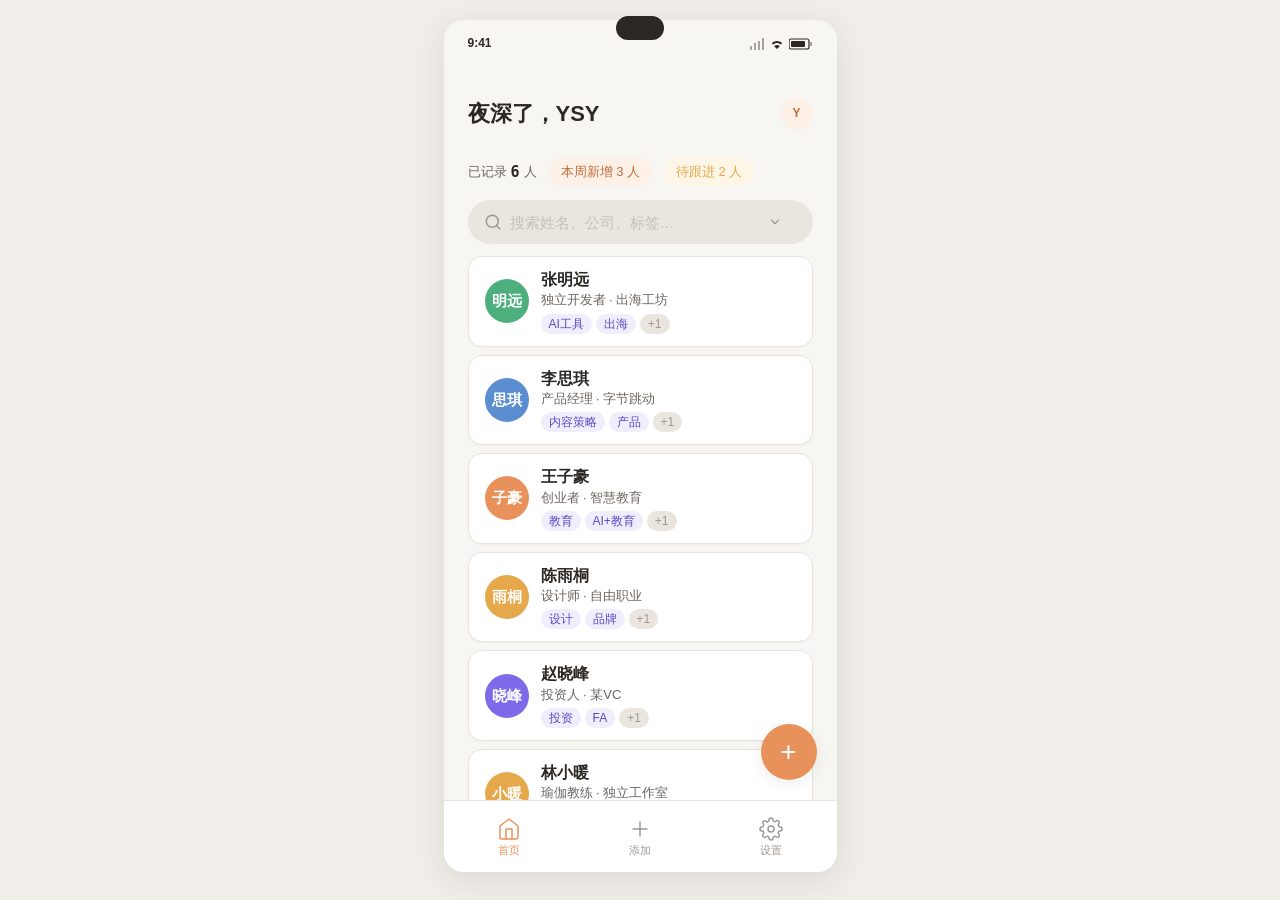
==== commit 83fb93f8: "feat: 恢复移动端原型 + 手机自动跳转 - mobile.html: 从git历史恢复完整移动端App原型(6页面流程) - index.html: 添加手机端自动跳转mobile.html逻辑" ====
--- a/mobile.html
+++ b/mobile.html
@@ -1,451 +1,3615 @@
 <!DOCTYPE html>
 <html lang="zh-CN">
 <head>
-  <meta charset="UTF-8">
-  <meta name="viewport" content="width=device-width, initial-scale=1.0, maximum-scale=1.0, user-scalable=no">
-  <title>LinkLog — 连接日志 · 关系复利 · 移动端</title>
-  <style>
-    :root {
-      --color-bg-primary: #F8F6F3;
-      --color-bg-secondary: #F1EDE8;
-      --color-bg-elevated: #FEFDFB;
-      --color-border-subtle: #E8E3DD;
-      --color-text-primary: #2C2825;
-      --color-text-secondary: #6B6560;
-      --color-text-tertiary: #9E9893;
-      --color-accent-default: #E8915A;
-      --color-accent-hover: #D47E48;
-      --color-accent-light: #FDF0E6;
-      --color-accent-lighter: #FEF7F0;
-      --color-accent-text: #C06E3A;
-      --color-ai-default: #7C6AE8;
-      --color-ai-lighter: #F8F6FE;
-      --color-ai-text: #5B4AC5;
-      --color-text-on-accent: #FFFFFF;
-      --font-sans: "Inter", "SF Pro Display", -apple-system, "Noto Sans SC", "PingFang SC", "Microsoft YaHei", sans-serif;
-      --radius-lg: 14px;
-      --radius-xl: 20px;
-      --duration-fast: 200ms;
-      --duration-normal: 300ms;
-      --duration-slow: 400ms;
-      --duration-spring: 500ms;
-      --ease-out: cubic-bezier(0.25, 0.1, 0.25, 1);
-      --ease-spring: cubic-bezier(0.34, 1.56, 0.64, 1);
-      --ease-decelerate: cubic-bezier(0, 0, 0.2, 1);
-    }
-
-    *, *::before, *::after {
-      box-sizing: border-box;
-      margin: 0;
-      padding: 0;
-    }
-
-    html {
-      -webkit-font-smoothing: antialiased;
-      -moz-osx-font-smoothing: grayscale;
-    }
-
-    body {
-      font-family: var(--font-sans);
-      color: var(--color-text-primary);
-      background: var(--color-bg-primary);
-      min-height: 100dvh;
-      display: flex;
-      flex-direction: column;
-      align-items: center;
-      justify-content: center;
-      padding: 24px;
-      text-align: center;
-      overflow: hidden;
-      position: relative;
-    }
-
-    /* Background decorative elements */
-    body::before {
-      content: '';
-      position: fixed;
-      top: -30%;
-      right: -20%;
-      width: 500px;
-      height: 500px;
-      background: radial-gradient(circle, rgba(232,145,90,0.08) 0%, transparent 70%);
-      border-radius: 50%;
-      pointer-events: none;
-      animation: float-slow 12s ease-in-out infinite;
-    }
-
-    body::after {
-      content: '';
-      position: fixed;
-      bottom: -20%;
-      left: -15%;
-      width: 400px;
-      height: 400px;
-      background: radial-gradient(circle, rgba(124,106,232,0.06) 0%, transparent 70%);
-      border-radius: 50%;
-      pointer-events: none;
-      animation: float-slow 15s ease-in-out infinite reverse;
-    }
-
-    @keyframes float-slow {
-      0%, 100% { transform: translate(0, 0); }
-      50% { transform: translate(20px, -30px); }
-    }
-
-    /* Logo */
-    .logo {
-      display: inline-flex;
-      align-items: center;
-      gap: 8px;
-      margin-bottom: 48px;
-      text-decoration: none;
-      animation: fade-up 0.6s var(--ease-decelerate) both;
-    }
-
-    .logo-icon {
-      width: 40px;
-      height: 40px;
-      position: relative;
-    }
-
-    .logo-icon svg {
-      width: 100%;
-      height: 100%;
-    }
-
-    .logo-text {
-      font-size: 24px;
-      font-weight: 700;
-      color: var(--color-text-primary);
-      letter-spacing: -0.02em;
-    }
-
-    .logo-text .accent {
-      color: var(--color-accent-default);
-    }
-
-    /* Main illustration - animated network */
-    .illustration {
-      width: 200px;
-      height: 200px;
-      margin-bottom: 40px;
-      position: relative;
-      animation: fade-up 0.6s var(--ease-decelerate) 0.1s both;
-    }
-
-    .illustration svg {
-      width: 100%;
-      height: 100%;
-    }
-
-    /* Node pulse animation */
-    .node-pulse {
-      animation: pulse-glow 3s ease-in-out infinite;
-    }
-
-    .node-pulse:nth-child(2) { animation-delay: 0.5s; }
-    .node-pulse:nth-child(3) { animation-delay: 1s; }
-
-    @keyframes pulse-glow {
-      0%, 100% { opacity: 0.4; r: 6; }
-      50% { opacity: 1; r: 10; }
-    }
-
-    .line-flow {
-      stroke-dasharray: 6 4;
-      animation: dash-flow 4s linear infinite;
-    }
-
-    @keyframes dash-flow {
-      to { stroke-dashoffset: -40; }
-    }
-
-    /* Coming soon badge */
-    .badge {
-      display: inline-flex;
-      align-items: center;
-      gap: 6px;
-      padding: 6px 16px;
-      background: var(--color-accent-lighter);
-      color: var(--color-accent-text);
-      font-size: 13px;
-      font-weight: 600;
-      border-radius: 9999px;
-      margin-bottom: 20px;
-      letter-spacing: 0.02em;
-      animation: fade-up 0.6s var(--ease-decelerate) 0.2s both;
-    }
-
-    .badge-dot {
-      width: 6px;
-      height: 6px;
-      border-radius: 50%;
-      background: var(--color-accent-default);
-      animation: dot-blink 2s ease-in-out infinite;
-    }
-
-    @keyframes dot-blink {
-      0%, 100% { opacity: 1; }
-      50% { opacity: 0.3; }
-    }
-
-    /* Title */
-    .title {
-      font-size: 28px;
-      font-weight: 700;
-      color: var(--color-text-primary);
-      letter-spacing: -0.02em;
-      line-height: 1.3;
-      margin-bottom: 12px;
-      animation: fade-up 0.6s var(--ease-decelerate) 0.3s both;
-    }
-
-    .subtitle {
-      font-size: 16px;
-      color: var(--color-text-secondary);
-      line-height: 1.7;
-      max-width: 320px;
-      margin-bottom: 36px;
-      animation: fade-up 0.6s var(--ease-decelerate) 0.4s both;
-    }
-
-    /* Feature previews - 3 mini cards */
-    .features {
-      display: flex;
-      gap: 12px;
-      margin-bottom: 40px;
-      animation: fade-up 0.6s var(--ease-decelerate) 0.5s both;
-    }
-
-    .feature-card {
-      flex: 1;
-      background: var(--color-bg-elevated);
-      border: 1px solid var(--color-border-subtle);
-      border-radius: var(--radius-lg);
-      padding: 16px 12px;
-      text-align: center;
-      opacity: 0.7;
-      position: relative;
-      overflow: hidden;
-    }
-
-    .feature-card::after {
-      content: '';
-      position: absolute;
-      inset: 0;
-      background: linear-gradient(180deg, transparent 50%, rgba(248,246,243,0.6) 100%);
-      pointer-events: none;
-    }
-
-    .feature-icon {
-      font-size: 24px;
-      margin-bottom: 8px;
-    }
-
-    .feature-label {
-      font-size: 12px;
-      font-weight: 600;
-      color: var(--color-text-secondary);
-    }
-
-    /* CTA */
-    .cta-primary {
-      display: inline-flex;
-      align-items: center;
-      gap: 8px;
-      background: var(--color-accent-default);
-      color: var(--color-text-on-accent);
-      font-family: var(--font-sans);
-      font-size: 15px;
-      font-weight: 600;
-      padding: 14px 28px;
-      border: none;
-      border-radius: var(--radius-lg);
-      cursor: pointer;
-      text-decoration: none;
-      min-height: 48px;
-      transition: background var(--duration-fast) var(--ease-out),
-                  transform var(--duration-fast) var(--ease-spring),
-                  box-shadow var(--duration-fast) var(--ease-out);
-      animation: fade-up 0.6s var(--ease-decelerate) 0.6s both;
-    }
-
-    .cta-primary:hover {
-      background: var(--color-accent-hover);
-      transform: translateY(-2px);
-      box-shadow: 0 4px 16px rgba(232,145,90,0.2);
-    }
-
-    .cta-primary:active {
-      transform: translateY(0);
-    }
-
-    .cta-primary svg {
-      width: 18px;
-      height: 18px;
-    }
-
-    .cta-secondary {
-      display: inline-flex;
-      align-items: center;
-      gap: 6px;
-      margin-top: 16px;
-      font-size: 14px;
-      font-weight: 500;
-      color: var(--color-text-tertiary);
-      text-decoration: none;
-      padding: 8px 16px;
-      border-radius: 8px;
-      transition: color var(--duration-fast) var(--ease-out),
-                  background var(--duration-fast) var(--ease-out);
-      animation: fade-up 0.6s var(--ease-decelerate) 0.7s both;
-    }
-
-    .cta-secondary:hover {
-      color: var(--color-text-secondary);
-      background: var(--color-bg-secondary);
-    }
-
-    .cta-secondary svg {
-      width: 14px;
-      height: 14px;
-    }
-
-    /* Footer */
-    .footer {
-      position: fixed;
-      bottom: 0;
-      left: 0;
-      right: 0;
-      padding: 16px;
-      text-align: center;
-      font-size: 12px;
-      color: var(--color-text-tertiary);
-      background: linear-gradient(0deg, var(--color-bg-primary) 60%, transparent);
-    }
-
-    .footer a {
-      color: var(--color-accent-default);
-      text-decoration: none;
-      font-weight: 500;
-    }
-
-    .footer a:hover {
-      text-decoration: underline;
-    }
-
-    /* Animation utility */
-    @keyframes fade-up {
-      from {
-        opacity: 0;
-        transform: translateY(20px);
-      }
-      to {
-        opacity: 1;
-        transform: translateY(0);
-      }
-    }
-
-    /* Reduced motion */
-    @media (prefers-reduced-motion: reduce) {
-      *, *::before, *::after {
-        animation-duration: 50ms !important;
-        transition-duration: 50ms !important;
-      }
-    }
-  </style>
+<!--
+  LinkLog — 连接日志 · 关系复利
+  原型类型: mobile-app
+  设计系统: Modern Minimal × Soft Warm
+  生成时间: 2026-06-13
+  修订: P1/P2 修正 + 首页/详情页新增
+  页面: 首页(Dashboard) / 联系人详情 / Step1 / Step2a / Step2b / Step3
+-->
+<meta charset="UTF-8">
+<meta name="viewport" content="width=device-width, initial-scale=1.0, maximum-scale=1.0, user-scalable=no">
+<title>LinkLog — 连接日志 · 关系复利</title>
+<style>
+/* ============================================
+   设计令牌 · Design Tokens
+   ============================================ */
+:root {
+  /* === 色彩 === */
+  --color-bg-primary: #F8F6F3;
+  --color-bg-secondary: #F1EDE8;
+  --color-bg-tertiary: #EAE5DF;
+  --color-bg-elevated: #FFFFFF;
+  --color-border-subtle: #E8E3DD;
+  --color-border-default: #D4CFC8;
+  --color-text-primary: #2C2825;
+  --color-text-secondary: #6B6560;
+  --color-text-tertiary: #9E9893;
+  --color-text-disabled: #C5C0BA;
+  --color-accent-default: #E8915A;
+  --color-accent-hover: #D47E48;
+  --color-accent-active: #C06E3A;
+  --color-accent-light: #FDF0E6;
+  --color-accent-lighter: #FEF7F0;
+  --color-accent-text: #C06E3A;
+  --color-ai-default: #7C6AE8;
+  --color-ai-hover: #6B59D6;
+  --color-ai-light: #F0EDFC;
+  --color-ai-lighter: #F8F6FE;
+  --color-ai-text: #5B4AC5;
+  --color-ai-glow: rgba(124,106,232,0.15);
+  --color-success-default: #4CAF7D;
+  --color-success-light: #E8F5EE;
+  --color-warning-default: #E5A84B;
+  --color-warning-light: #FDF5E6;
+  --color-error-default: #D95555;
+  --color-error-light: #FDEAEA;
+  --color-info-default: #5B8ED0;
+  --color-info-light: #E8F0FA;
+  --color-tag-relational: #E8915A;
+  --color-tag-contextual: #7C6AE8;
+  --color-tag-custom: #5B8ED0;
+  --color-tag-bg-base: #F1EDE8;
+  --color-text-on-accent: #FFFFFF;
+  --color-text-on-ai: #FFFFFF;
+
+  /* === 派生色（Alpha） === */
+  --color-bg-primary-alpha80: rgba(248,246,243,0.8);
+
+  /* === 排版 === */
+  --font-sans: "Inter", "SF Pro Display", -apple-system, "Noto Sans SC", "PingFang SC", "Microsoft YaHei", sans-serif;
+  --font-mono: "JetBrains Mono", "SF Mono", "Menlo", monospace;
+  --text-display: 28px;
+  --text-h1: 22px;
+  --text-h2: 18px;
+  --text-h3: 16px;
+  --text-body: 15px;
+  --text-body-sm: 13px;
+  --text-caption: 12px;
+  --text-micro: 11px;
+  --weight-regular: 400;
+  --weight-medium: 500;
+  --weight-semibold: 600;
+  --weight-bold: 700;
+
+  /* === 间距 === */
+  --space-1: 4px;
+  --space-2: 8px;
+  --space-3: 12px;
+  --space-4: 16px;
+  --space-5: 20px;
+  --space-6: 24px;
+  --space-8: 32px;
+  --space-10: 40px;
+  --space-12: 48px;
+
+  /* === 圆角 === */
+  --radius-sm: 6px;
+  --radius-md: 10px;
+  --radius-lg: 14px;
+  --radius-xl: 20px;
+  --radius-full: 9999px;
+
+  /* === 阴影 === */
+  --shadow-xs: 0 1px 2px rgba(44,40,37,0.04);
+  --shadow-sm: 0 2px 8px rgba(44,40,37,0.06);
+  --shadow-md: 0 4px 16px rgba(44,40,37,0.08);
+  --shadow-lg: 0 8px 32px rgba(44,40,37,0.10);
+  --shadow-focus: 0 0 0 3px rgba(232,145,90,0.3);
+  --shadow-focus-ai: 0 0 0 3px rgba(124,106,232,0.3);
+
+  /* === 动效 === */
+  --duration-instant: 100ms;
+  --duration-fast: 200ms;
+  --duration-normal: 300ms;
+  --duration-slow: 400ms;
+  --duration-spring: 500ms;
+  --ease-out: cubic-bezier(0.25, 0.1, 0.25, 1);
+  --ease-in-out: cubic-bezier(0.42, 0, 0.58, 1);
+  --ease-spring: cubic-bezier(0.34, 1.56, 0.64, 1);
+  --ease-decelerate: cubic-bezier(0, 0, 0.2, 1);
+}
+
+/* ============================================
+   全局重置 · Global Reset
+   ============================================ */
+*, *::before, *::after {
+  margin: 0;
+  padding: 0;
+  box-sizing: border-box;
+}
+
+html {
+  font-size: 16px;
+  -webkit-font-smoothing: antialiased;
+  -moz-osx-font-smoothing: grayscale;
+}
+
+body {
+  font-family: var(--font-sans);
+  background: var(--color-bg-secondary);
+  color: var(--color-text-primary);
+  line-height: 1.6;
+  min-height: 100vh;
+  display: flex;
+  justify-content: center;
+  align-items: flex-start;
+  padding: var(--space-5) 0;
+}
+
+/* ============================================
+   设备框架 · Device Frame
+   ============================================ */
+.device-frame {
+  width: 393px;
+  min-height: 852px;
+  background: var(--color-bg-primary);
+  position: relative;
+  overflow: hidden;
+  box-shadow: var(--shadow-lg);
+  border-radius: var(--radius-xl);
+}
+
+/* 状态栏 */
+.status-bar {
+  display: flex;
+  justify-content: space-between;
+  align-items: center;
+  padding: var(--space-2) var(--space-6);
+  height: 48px;
+  font-size: var(--text-caption);
+  font-weight: var(--weight-semibold);
+  color: var(--color-text-primary);
+  position: relative;
+  z-index: 100;
+}
+
+.status-bar .time {
+  font-weight: var(--weight-semibold);
+}
+
+.status-bar .icons {
+  display: flex;
+  gap: var(--space-1);
+  align-items: center;
+}
+
+/* ============================================
+   导航栏框架 · Nav Frame
+   ============================================ */
+.app-nav-frame {
+  position: relative;
+  height: calc(852px - 48px);
+  overflow: hidden;
+}
+
+/* ============================================
+   底部 Tab Bar
+   ============================================ */
+.tab-bar {
+  position: absolute;
+  bottom: 0;
+  left: 0;
+  right: 0;
+  height: 72px;
+  background: var(--color-bg-elevated);
+  border-top: 1px solid var(--color-border-subtle);
+  display: flex;
+  align-items: flex-start;
+  justify-content: space-around;
+  padding-top: var(--space-2);
+  z-index: 50;
+}
+
+.tab-item {
+  display: flex;
+  flex-direction: column;
+  align-items: center;
+  gap: 2px;
+  padding: var(--space-2) var(--space-4);
+  cursor: pointer;
+  border: none;
+  background: none;
+  font-family: var(--font-sans);
+  transition: color var(--duration-fast) var(--ease-out);
+  -webkit-tap-highlight-color: transparent;
+}
+
+.tab-item .tab-icon {
+  display: flex;
+  align-items: center;
+  justify-content: center;
+  width: 24px;
+  height: 24px;
+  line-height: 1;
+}
+
+.tab-item .tab-label {
+  font-size: var(--text-micro);
+  font-weight: var(--weight-medium);
+}
+
+.tab-item.active {
+  color: var(--color-accent-default);
+}
+
+.tab-item:not(.active) {
+  color: var(--color-text-tertiary);
+}
+
+.tab-item:active {
+  transform: scale(0.95);
+}
+
+/* ============================================
+   全局页面容器 · Page System
+   ============================================ */
+.page {
+  position: absolute;
+  top: 0;
+  left: 0;
+  width: 100%;
+  height: 100%;
+  overflow-y: auto;
+  overflow-x: hidden;
+  -webkit-overflow-scrolling: touch;
+  transition: transform var(--duration-normal) var(--ease-out),
+              opacity var(--duration-normal) var(--ease-out);
+}
+
+.page::-webkit-scrollbar {
+  display: none;
+}
+
+.page.active {
+  transform: translateX(0);
+  opacity: 1;
+  pointer-events: auto;
+  z-index: 5;
+}
+
+.page.slide-left {
+  transform: translateX(-30%);
+  opacity: 0;
+  pointer-events: none;
+  z-index: 1;
+}
+
+.page.slide-right {
+  transform: translateX(100%);
+  opacity: 0;
+  pointer-events: none;
+  z-index: 1;
+}
+
+.page.slide-far-left {
+  transform: translateX(-100%);
+  opacity: 0;
+  pointer-events: none;
+  z-index: 1;
+}
+
+/* ============================================
+   首页 · Dashboard
+   ============================================ */
+
+/* 问候区 */
+.greeting-section {
+  padding: var(--space-3) var(--space-6) 0;
+  height: 80px;
+  display: flex;
+  align-items: center;
+  justify-content: space-between;
+  transition: opacity var(--duration-normal) var(--ease-out),
+              transform var(--duration-normal) var(--ease-out);
+}
+
+.greeting-section.faded {
+  opacity: 0;
+  transform: translateY(-10px);
+  pointer-events: none;
+}
+
+.greeting-text {
+  font-size: var(--text-h1);
+  font-weight: var(--weight-semibold);
+  color: var(--color-text-primary);
+  line-height: 1.3;
+}
+
+.greeting-avatar {
+  width: 32px;
+  height: 32px;
+  border-radius: var(--radius-full);
+  background: var(--color-accent-light);
+  color: var(--color-accent-text);
+  display: flex;
+  align-items: center;
+  justify-content: center;
+  font-size: var(--text-caption);
+  font-weight: var(--weight-semibold);
+  cursor: pointer;
+  transition: transform var(--duration-fast) var(--ease-spring);
+}
+
+.greeting-avatar:active {
+  transform: scale(0.92);
+}
+
+/* 统计感知条 */
+.stats-bar {
+  display: flex;
+  align-items: center;
+  gap: var(--space-3);
+  padding: var(--space-2) var(--space-6);
+  height: 48px;
+}
+
+.stat-item {
+  display: flex;
+  align-items: center;
+  gap: var(--space-1);
+  font-size: var(--text-body-sm);
+  color: var(--color-text-secondary);
+}
+
+.stat-item .stat-num {
+  font-family: var(--font-mono);
+  font-size: var(--text-body);
+  font-weight: var(--weight-semibold);
+  color: var(--color-text-primary);
+}
+
+.stat-pill {
+  display: inline-flex;
+  align-items: center;
+  gap: var(--space-1);
+  padding: var(--space-1) var(--space-3);
+  border-radius: var(--radius-full);
+  font-size: var(--text-body-sm);
+  font-weight: var(--weight-medium);
+}
+
+.stat-pill.accent {
+  background: var(--color-accent-light);
+  color: var(--color-accent-text);
+}
+
+.stat-pill.warning {
+  background: var(--color-warning-light);
+  color: var(--color-warning-default);
+}
+
+/* 搜索栏 */
+.search-section {
+  padding: var(--space-1) var(--space-6) var(--space-3);
+  position: sticky;
+  top: 0;
+  z-index: 20;
+  background: var(--color-bg-primary);
+  transition: box-shadow var(--duration-fast) var(--ease-out);
+}
+
+.search-section.elevated {
+  box-shadow: var(--shadow-sm);
+}
+
+.search-bar {
+  display: flex;
+  align-items: center;
+  gap: var(--space-2);
+  background: var(--color-bg-tertiary);
+  border-radius: var(--radius-full);
+  padding: 0 var(--space-4);
+  height: 44px;
+}
+
+.search-bar .search-icon {
+  color: var(--color-text-tertiary);
+  flex-shrink: 0;
+  display: flex;
+  align-items: center;
+}
+
+.search-bar input {
+  flex: 1;
+  border: none;
+  background: transparent;
+  font-family: var(--font-sans);
+  font-size: var(--text-body);
+  color: var(--color-text-primary);
+  outline: none;
+  min-width: 0;
+}
+
+.search-bar input::placeholder {
+  color: var(--color-text-disabled);
+}
+
+.search-bar .filter-btn {
+  display: flex;
+  align-items: center;
+  justify-content: center;
+  width: 44px;
+  height: 44px;
+  border-radius: var(--radius-full);
+  background: transparent;
+  border: none;
+  color: var(--color-text-tertiary);
+  cursor: pointer;
+  transition: background var(--duration-fast) var(--ease-out),
+              color var(--duration-fast) var(--ease-out);
+}
+
+.search-bar .filter-btn:hover {
+  background: var(--color-bg-secondary);
+  color: var(--color-text-secondary);
+}
+
+/* 联系人列表 */
+.contact-list {
+  padding: 0 var(--space-6) var(--space-4);
+  padding-bottom: 100px; /* tab bar + FAB space */
+}
+
+.contact-card {
+  display: flex;
+  align-items: center;
+  gap: var(--space-3);
+  padding: var(--space-3) var(--space-4);
+  background: var(--color-bg-elevated);
+  border-radius: var(--radius-lg);
+  box-shadow: var(--shadow-xs);
+  border: 1px solid var(--color-border-subtle);
+  margin-bottom: var(--space-2);
+  cursor: pointer;
+  transition: transform var(--duration-fast) var(--ease-out),
+              background var(--duration-fast) var(--ease-out),
+              box-shadow var(--duration-fast) var(--ease-out);
+  -webkit-tap-highlight-color: transparent;
+}
+
+.contact-card:active {
+  transform: scale(0.98);
+  background: var(--color-bg-secondary);
+}
+
+.contact-card:hover {
+  background: var(--color-bg-secondary);
+}
+
+.contact-avatar {
+  width: 44px;
+  height: 44px;
+  border-radius: var(--radius-full);
+  display: flex;
+  align-items: center;
+  justify-content: center;
+  font-size: var(--text-body);
+  font-weight: var(--weight-bold);
+  color: var(--color-text-on-accent);
+  flex-shrink: 0;
+  transition: transform var(--duration-normal) var(--ease-spring);
+}
+
+/* P0-2: 关系维度色由 CSS data-relation 属性驱动，不硬编码 JS */
+.contact-avatar[data-relation="导师"] { background: var(--color-accent-default); }
+.contact-avatar[data-relation="合作伙伴"] { background: var(--color-info-default); }
+.contact-avatar[data-relation="同行"] { background: var(--color-success-default); }
+.contact-avatar[data-relation="朋友"] { background: var(--color-warning-default); }
+.contact-avatar[data-relation="投资人"] { background: var(--color-ai-default); }
+.contact-avatar[data-relation="潜在客户"] { background: var(--color-error-default); }
+.contact-avatar[data-relation="default"] { background: var(--color-info-default); }
+
+.detail-avatar[data-relation="导师"] { background: var(--color-accent-default); }
+.detail-avatar[data-relation="合作伙伴"] { background: var(--color-info-default); }
+.detail-avatar[data-relation="同行"] { background: var(--color-success-default); }
+.detail-avatar[data-relation="朋友"] { background: var(--color-warning-default); }
+.detail-avatar[data-relation="投资人"] { background: var(--color-ai-default); }
+.detail-avatar[data-relation="潜在客户"] { background: var(--color-error-default); }
+.detail-avatar[data-relation="default"] { background: var(--color-info-default); }
+
+.contact-info {
+  flex: 1;
+  min-width: 0;
+}
+
+.contact-name {
+  font-size: var(--text-h3);
+  font-weight: var(--weight-semibold);
+  color: var(--color-text-primary);
+  line-height: 1.4;
+}
+
+.contact-role {
+  font-size: var(--text-body-sm);
+  color: var(--color-text-secondary);
+  line-height: 1.4;
+  white-space: nowrap;
+  overflow: hidden;
+  text-overflow: ellipsis;
+}
+
+.contact-tags {
+  display: flex;
+  align-items: center;
+  gap: var(--space-1);
+  margin-top: var(--space-1);
+  flex-wrap: nowrap;
+  overflow: hidden;
+}
+
+.contact-tag {
+  display: inline-block;
+  padding: 1px var(--space-2);
+  border-radius: var(--radius-full);
+  font-size: var(--text-caption);
+  font-weight: var(--weight-medium);
+  white-space: nowrap;
+  line-height: 1.5;
+}
+
+.contact-tag.relational {
+  background: var(--color-accent-light);
+  color: var(--color-accent-text);
+}
+
+.contact-tag.contextual {
+  background: var(--color-ai-light);
+  color: var(--color-ai-text);
+}
+
+.contact-tag.custom {
+  background: var(--color-info-light);
+  color: var(--color-info-default);
+}
+
+.contact-tag-more {
+  display: inline-block;
+  padding: 1px var(--space-2);
+  border-radius: var(--radius-full);
+  font-size: var(--text-caption);
+  font-weight: var(--weight-medium);
+  background: var(--color-bg-tertiary);
+  color: var(--color-text-tertiary);
+  white-space: nowrap;
+  line-height: 1.5;
+}
+
+/* FAB */
+.fab {
+  position: absolute;
+  bottom: 92px; /* tab bar 72 + 20px gap */
+  right: var(--space-5);
+  width: 56px;
+  height: 56px;
+  border-radius: var(--radius-full);
+  background: var(--color-accent-default);
+  color: var(--color-text-on-accent);
+  border: none;
+  font-size: 28px;
+  font-weight: 300;
+  line-height: 1;
+  display: flex;
+  align-items: center;
+  justify-content: center;
+  box-shadow: var(--shadow-md);
+  cursor: pointer;
+  z-index: 40;
+  transition: transform var(--duration-fast) var(--ease-spring),
+              background var(--duration-fast) var(--ease-out);
+  -webkit-tap-highlight-color: transparent;
+}
+
+.fab:active {
+  transform: scale(0.92);
+  background: var(--color-accent-active);
+}
+
+/* 空状态 */
+.empty-state {
+  display: flex;
+  flex-direction: column;
+  align-items: center;
+  justify-content: center;
+  padding: var(--space-12) var(--space-6);
+  text-align: center;
+}
+
+.empty-state .empty-icon {
+  margin-bottom: var(--space-6);
+  opacity: 0.4;
+}
+
+.empty-state .empty-title {
+  font-size: var(--text-h2);
+  font-weight: var(--weight-semibold);
+  color: var(--color-text-primary);
+  margin-bottom: var(--space-2);
+}
+
+.empty-state .empty-subtitle {
+  font-size: var(--text-body);
+  color: var(--color-text-tertiary);
+  margin-bottom: var(--space-8);
+  line-height: 1.6;
+}
+
+.empty-state .btn-primary {
+  font-size: var(--text-body);
+}
+
+/* ============================================
+   联系人详情页 · Contact Detail
+   ============================================ */
+
+/* 毛玻璃导航栏 */
+.detail-nav {
+  position: sticky;
+  top: 0;
+  z-index: 30;
+  display: flex;
+  align-items: center;
+  justify-content: space-between;
+  padding: var(--space-3) var(--space-5);
+  height: 52px;
+  background: var(--color-bg-primary-alpha80);
+  backdrop-filter: blur(12px);
+  -webkit-backdrop-filter: blur(12px);
+  border-bottom: 1px solid var(--color-border-subtle);
+}
+
+.detail-nav-btn {
+  display: flex;
+  align-items: center;
+  gap: var(--space-1);
+  font-family: var(--font-sans);
+  font-size: var(--text-body);
+  font-weight: var(--weight-medium);
+  color: var(--color-accent-default);
+  background: none;
+  border: none;
+  cursor: pointer;
+  padding: var(--space-2);
+  border-radius: var(--radius-sm);
+  transition: opacity var(--duration-fast) var(--ease-out);
+  -webkit-tap-highlight-color: transparent;
+}
+
+.detail-nav-btn:active {
+  opacity: 0.6;
+}
+
+.detail-nav-btn.more-btn {
+  color: var(--color-text-secondary);
+  font-size: var(--text-h2);
+  padding: var(--space-2) var(--space-3);
+  letter-spacing: 2px;
+}
+
+.detail-content {
+  padding: var(--space-5) var(--space-6) 120px;
+}
+
+/* 人物身份区 */
+.detail-hero {
+  display: flex;
+  flex-direction: column;
+  align-items: center;
+  text-align: center;
+  margin-bottom: var(--space-6);
+}
+
+.detail-avatar {
+  width: 72px;
+  height: 72px;
+  border-radius: var(--radius-full);
+  display: flex;
+  align-items: center;
+  justify-content: center;
+  font-size: var(--text-h1);
+  font-weight: var(--weight-bold);
+  color: var(--color-text-on-accent);
+  margin-bottom: var(--space-4);
+  position: relative;
+}
+
+.detail-name {
+  font-size: var(--text-display);
+  font-weight: var(--weight-bold);
+  color: var(--color-text-primary);
+  line-height: 1.3;
+  margin-bottom: var(--space-1);
+}
+
+.detail-role {
+  font-size: var(--text-body);
+  color: var(--color-text-secondary);
+  margin-bottom: var(--space-3);
+}
+
+.detail-traits {
+  display: flex;
+  align-items: center;
+  gap: var(--space-2);
+  margin-bottom: var(--space-5);
+  flex-wrap: wrap;
+  justify-content: center;
+}
+
+.detail-trait {
+  padding: var(--space-1) var(--space-3);
+  border-radius: var(--radius-full);
+  background: var(--color-bg-secondary);
+  font-size: var(--text-caption);
+  font-weight: var(--weight-medium);
+  color: var(--color-text-tertiary);
+}
+
+/* 标签区域 */
+.detail-tags-section {
+  margin-bottom: var(--space-6);
+}
+
+.detail-tags {
+  display: flex;
+  flex-wrap: wrap;
+  gap: var(--space-2);
+  justify-content: center;
+}
+
+.detail-tag {
+  padding: var(--space-1) var(--space-3);
+  border-radius: var(--radius-full);
+  font-size: var(--text-caption);
+  font-weight: var(--weight-medium);
+}
+
+.detail-tag.relational {
+  background: var(--color-accent-light);
+  color: var(--color-accent-text);
+}
+
+.detail-tag.contextual {
+  background: var(--color-ai-light);
+  color: var(--color-ai-text);
+}
+
+.detail-tag.custom {
+  background: var(--color-info-light);
+  color: var(--color-info-default);
+}
+
+.hidden-tags-wrapper {
+  display: inline;
+}
+
+.expand-tags-btn {
+  display: inline-flex;
+  align-items: center;
+  gap: var(--space-1);
+  padding: var(--space-1) var(--space-3);
+  border-radius: var(--radius-full);
+  font-size: var(--text-caption);
+  font-weight: var(--weight-medium);
+  color: var(--color-text-tertiary);
+  background: none;
+  border: none;
+  cursor: pointer;
+  transition: color var(--duration-fast) var(--ease-out);
+}
+
+.expand-tags-btn:hover {
+  color: var(--color-text-secondary);
+}
+
+/* 核心四问回顾区 */
+.questions-review {
+  background: var(--color-bg-elevated);
+  border-radius: var(--radius-lg);
+  padding: var(--space-5);
+  box-shadow: var(--shadow-xs);
+  border: 1px solid var(--color-border-subtle);
+  margin-bottom: var(--space-5);
+}
+
+.questions-review-header {
+  display: flex;
+  align-items: center;
+  justify-content: space-between;
+  margin-bottom: var(--space-4);
+}
+
+.questions-review-title {
+  font-size: var(--text-h3);
+  font-weight: var(--weight-semibold);
+  color: var(--color-text-primary);
+}
+
+.question-item {
+  margin-bottom: var(--space-4);
+}
+
+.question-item:last-of-type {
+  margin-bottom: 0;
+}
+
+.question-item.collapsed {
+  display: none;
+}
+
+.question-label {
+  font-size: var(--text-body-sm);
+  color: var(--color-text-tertiary);
+  font-weight: var(--weight-medium);
+  margin-bottom: var(--space-1);
+  display: flex;
+  align-items: center;
+  gap: var(--space-2);
+}
+
+.question-label .q-num {
+  display: inline-flex;
+  align-items: center;
+  justify-content: center;
+  width: 18px;
+  height: 18px;
+  border-radius: var(--radius-full);
+  background: var(--color-accent-light);
+  color: var(--color-accent-text);
+  font-size: var(--text-micro);
+  font-weight: var(--weight-semibold);
+  flex-shrink: 0;
+}
+
+.question-answer {
+  font-size: var(--text-body);
+  color: var(--color-text-primary);
+  line-height: 1.6;
+  padding-left: 26px;
+}
+
+.question-divider {
+  height: 1px;
+  background: var(--color-border-subtle);
+  margin: var(--space-4) 0;
+}
+
+.expand-questions-btn {
+  display: flex;
+  align-items: center;
+  justify-content: center;
+  gap: var(--space-1);
+  width: 100%;
+  padding: var(--space-3) 0;
+  font-family: var(--font-sans);
+  font-size: var(--text-body-sm);
+  font-weight: var(--weight-medium);
+  color: var(--color-text-tertiary);
+  background: none;
+  border: none;
+  cursor: pointer;
+  border-top: 1px solid var(--color-border-subtle);
+  margin-top: var(--space-3);
+  transition: color var(--duration-fast) var(--ease-out);
+}
+
+.expand-questions-btn:hover {
+  color: var(--color-text-secondary);
+}
+
+/* AI 破冰建议区 */
+.ai-suggest-card {
+  border: 1.5px dashed var(--color-ai-default);
+  border-radius: var(--radius-lg);
+  background: var(--color-ai-lighter);
+  padding: var(--space-5);
+  margin-bottom: var(--space-5);
+  position: relative;
+}
+
+.ai-suggest-badge {
+  position: absolute;
+  top: -10px;
+  left: var(--space-5);
+  display: inline-flex;
+  align-items: center;
+  gap: var(--space-1);
+  padding: var(--space-1) var(--space-3);
+  border-radius: var(--radius-full);
+  background: var(--color-ai-light);
+  font-size: var(--text-micro);
+  font-weight: var(--weight-semibold);
+  color: var(--color-ai-text);
+}
+
+.ai-suggest-section {
+  margin-bottom: var(--space-4);
+}
+
+.ai-suggest-section:last-of-type {
+  margin-bottom: 0;
+}
+
+.ai-suggest-label {
+  font-size: var(--text-caption);
+  font-weight: var(--weight-semibold);
+  color: var(--color-text-tertiary);
+  margin-bottom: var(--space-2);
+}
+
+.ai-suggest-text {
+  font-size: var(--text-body);
+  color: var(--color-text-primary);
+  line-height: 1.7;
+}
+
+.ai-suggest-text.quote {
+  font-style: italic;
+  position: relative;
+  padding-left: var(--space-4);
+}
+
+.ai-suggest-text.quote::before {
+  content: '"';
+  position: absolute;
+  left: 0;
+  top: -2px;
+  font-size: 24px;
+  color: var(--color-ai-default);
+  font-style: normal;
+  font-weight: var(--weight-bold);
+  opacity: 0.5;
+}
+
+.ai-suggest-topics {
+  display: flex;
+  flex-direction: column;
+  gap: var(--space-2);
+}
+
+.ai-suggest-topic {
+  font-size: var(--text-body-sm);
+  color: var(--color-text-secondary);
+  padding-left: var(--space-4);
+  position: relative;
+}
+
+.ai-suggest-topic::before {
+  content: '→';
+  position: absolute;
+  left: 0;
+  color: var(--color-ai-default);
+}
+
+.ai-suggest-actions {
+  display: flex;
+  gap: var(--space-3);
+  margin-top: var(--space-5);
+  padding-top: var(--space-4);
+  border-top: 1px dashed var(--color-border-default);
+}
+
+.btn-ai {
+  font-family: var(--font-sans);
+  font-size: var(--text-body-sm);
+  font-weight: var(--weight-semibold);
+  color: var(--color-text-on-ai);
+  background: var(--color-ai-default);
+  border: none;
+  border-radius: var(--radius-full);
+  padding: var(--space-2) var(--space-5);
+  cursor: pointer;
+  transition: transform var(--duration-fast) var(--ease-spring),
+              background var(--duration-fast) var(--ease-out);
+}
+
+.btn-ai:hover {
+  background: var(--color-ai-hover);
+}
+
+.btn-ai:active {
+  transform: scale(0.97);
+}
+
+/* ============================================
+   步骤指示器 · Step Indicator
+   ============================================ */
+.step-indicator {
+  display: flex;
+  align-items: center;
+  justify-content: center;
+  gap: var(--space-2);
+  padding: var(--space-3) var(--space-6);
+}
+
+.step-dot {
+  width: 8px;
+  height: 8px;
+  border-radius: var(--radius-full);
+  background: var(--color-border-default);
+  transition: all var(--duration-normal) var(--ease-spring);
+}
+
+.step-dot.active {
+  width: 24px;
+  background: var(--color-accent-default);
+}
+
+.step-dot.completed {
+  background: var(--color-success-default);
+}
+
+.step-line {
+  width: 20px;
+  height: 2px;
+  background: var(--color-border-default);
+  border-radius: 1px;
+  transition: background var(--duration-normal) var(--ease-out);
+}
+
+.step-line.completed {
+  background: var(--color-success-default);
+}
+
+/* ============================================
+   流程页面容器（Step 1/2a/2b/3）
+   ============================================ */
+.flow-pages-wrapper {
+  position: relative;
+  height: calc(852px - 48px - 44px);
+  overflow: hidden;
+}
+
+.flow-page {
+  position: absolute;
+  top: 0;
+  left: 0;
+  width: 100%;
+  height: 100%;
+  overflow-y: auto;
+  overflow-x: hidden;
+  padding: 0 var(--space-6);
+  padding-bottom: var(--space-12);
+  transition: transform var(--duration-slow) var(--ease-out),
+              opacity var(--duration-slow) var(--ease-out);
+  -webkit-overflow-scrolling: touch;
+}
+
+.flow-page::-webkit-scrollbar {
+  display: none;
+}
+
+.flow-page.active {
+  transform: translateX(0);
+  opacity: 1;
+  pointer-events: auto;
+}
+
+.flow-page.slide-left {
+  transform: translateX(-100%);
+  opacity: 0;
+  pointer-events: none;
+}
+
+.flow-page.slide-right {
+  transform: translateX(100%);
+  opacity: 0;
+  pointer-events: none;
+}
+
+/* ============================================
+   Page Header
+   ============================================ */
+.page-header {
+  padding: var(--space-4) 0 var(--space-2);
+}
+
+.page-title {
+  font-size: var(--text-h1);
+  font-weight: var(--weight-bold);
+  color: var(--color-text-primary);
+  line-height: 1.3;
+  margin-bottom: var(--space-1);
+}
+
+.page-subtitle {
+  font-size: var(--text-body-sm);
+  color: var(--color-text-tertiary);
+  line-height: 1.5;
+}
+
+/* ============================================
+   Section 标题
+   ============================================ */
+.section-label {
+  font-size: var(--text-caption);
+  font-weight: var(--weight-semibold);
+  color: var(--color-text-tertiary);
+  text-transform: uppercase;
+  letter-spacing: 0.5px;
+  margin-bottom: var(--space-3);
+  margin-top: var(--space-6);
+}
+
+/* ============================================
+   输入框 · Input
+   ============================================ */
+.input-group {
+  margin-bottom: var(--space-5);
+}
+
+.input-label {
+  display: block;
+  font-size: var(--text-body-sm);
+  font-weight: var(--weight-medium);
+  color: var(--color-text-secondary);
+  margin-bottom: var(--space-2);
+}
+
+.input-label .required {
+  color: var(--color-accent-default);
+  margin-left: var(--space-1);
+}
+
+.text-input,
+.text-area {
+  width: 100%;
+  padding: var(--space-3) var(--space-4);
+  font-family: var(--font-sans);
+  font-size: var(--text-body);
+  color: var(--color-text-primary);
+  background: var(--color-bg-elevated);
+  border: 1.5px solid var(--color-border-default);
+  border-radius: var(--radius-md);
+  outline: none;
+  transition: border-color var(--duration-fast) var(--ease-out),
+              box-shadow var(--duration-fast) var(--ease-out),
+              transform var(--duration-fast) var(--ease-out);
+}
+
+.text-input:focus,
+.text-area:focus {
+  border-color: var(--color-accent-default);
+  box-shadow: var(--shadow-focus);
+  transform: scale(1.005);
+}
+
+.text-input::placeholder,
+.text-area::placeholder {
+  color: var(--color-text-disabled);
+}
+
+.text-area {
+  min-height: 120px;
+  resize: none;
+  line-height: 1.6;
+}
+
+.input-ai .text-area {
+  border: 1.5px dashed var(--color-ai-default);
+  background: var(--color-ai-lighter);
+}
+
+.input-ai .text-area:focus {
+  box-shadow: var(--shadow-focus-ai);
+}
+
+/* Select */
+.select-wrapper {
+  position: relative;
+}
+
+.select-input {
+  width: 100%;
+  padding: var(--space-3) var(--space-4);
+  padding-right: var(--space-10);
+  font-family: var(--font-sans);
+  font-size: var(--text-body);
+  color: var(--color-text-primary);
+  background: var(--color-bg-elevated);
+  border: 1.5px solid var(--color-border-default);
+  border-radius: var(--radius-md);
+  outline: none;
+  appearance: none;
+  -webkit-appearance: none;
+  cursor: pointer;
+  transition: border-color var(--duration-fast) var(--ease-out),
+              box-shadow var(--duration-fast) var(--ease-out);
+}
+
+.select-input:focus {
+  border-color: var(--color-accent-default);
+  box-shadow: var(--shadow-focus);
+}
+
+.select-arrow {
+  position: absolute;
+  right: var(--space-4);
+  top: 50%;
+  transform: translateY(-50%);
+  pointer-events: none;
+  color: var(--color-text-tertiary);
+}
+
+/* ============================================
+   标签 · Tags
+   ============================================ */
+.tag-group {
+  margin-bottom: var(--space-5);
+}
+
+.tag-group-label {
+  font-size: var(--text-body-sm);
+  font-weight: var(--weight-medium);
+  color: var(--color-text-secondary);
+  margin-bottom: var(--space-2);
+  display: flex;
+  align-items: center;
+  gap: var(--space-2);
+}
+
+.tag-group-label .ai-badge {
+  font-size: var(--text-micro);
+  color: var(--color-ai-text);
+  background: var(--color-ai-light);
+  padding: var(--space-1) var(--space-2);
+  border-radius: var(--radius-sm);
+  font-weight: var(--weight-medium);
+}
+
+.tags-container {
+  display: flex;
+  flex-wrap: wrap;
+  gap: var(--space-3);
+}
+
+.tag {
+  display: inline-flex;
+  align-items: center;
+  gap: var(--space-1);
+  padding: var(--space-2) var(--space-3);
+  min-height: 32px;
+  font-size: var(--text-body-sm);
+  font-weight: var(--weight-medium);
+  border-radius: var(--radius-full);
+  cursor: pointer;
+  transition: all var(--duration-fast) var(--ease-out);
+  user-select: none;
+  white-space: nowrap;
+  opacity: 0;
+  transform: translateY(8px);
+}
+
+.tag.visible {
+  opacity: 1;
+  transform: translateY(0);
+  transition: opacity var(--duration-normal) var(--ease-out),
+              transform var(--duration-normal) var(--ease-spring),
+              background var(--duration-fast) var(--ease-out),
+              box-shadow var(--duration-fast) var(--ease-out);
+}
+
+.tag--relational {
+  background: var(--color-accent-light);
+  color: var(--color-accent-text);
+}
+
+.tag--relational:hover {
+  background: var(--color-accent-lighter);
+}
+
+.tag--relational.selected {
+  outline: 2px solid var(--color-accent-default);
+  background: var(--color-accent-light);
+}
+
+.tag--contextual {
+  background: var(--color-ai-light);
+  color: var(--color-ai-text);
+}
+
+.tag--contextual:hover {
+  background: var(--color-ai-lighter);
+}
+
+.tag--contextual.selected {
+  outline: 2px solid var(--color-ai-default);
+  background: var(--color-ai-light);
+}
+
+.tag--custom {
+  background: var(--color-info-light);
+  color: var(--color-info-default);
+}
+
+.tag--custom:hover {
+  opacity: 0.85;
+}
+
+.tag .tag-remove {
+  display: inline-flex;
+  align-items: center;
+  justify-content: center;
+  width: 14px;
+  height: 14px;
+  border-radius: var(--radius-full);
+  font-size: 10px;
+  line-height: 1;
+  opacity: 0.6;
+  transition: opacity var(--duration-fast);
+  cursor: pointer;
+}
+
+.tag .tag-remove:hover {
+  opacity: 1;
+}
+
+.tag .auto-mark {
+  font-size: var(--text-micro);
+  opacity: 0.7;
+  font-weight: var(--weight-regular);
+}
+
+.custom-tag-input-wrapper {
+  display: inline-flex;
+  align-items: center;
+  gap: var(--space-2);
+  padding: var(--space-2) var(--space-3);
+  min-height: 32px;
+  border: 1.5px dashed var(--color-border-default);
+  border-radius: var(--radius-full);
+  background: transparent;
+  cursor: text;
+  transition: border-color var(--duration-fast) var(--ease-out);
+}
+
+.custom-tag-input-wrapper:focus-within {
+  border-color: var(--color-info-default);
+}
+
+.custom-tag-input-wrapper input {
+  border: none;
+  outline: none;
+  background: transparent;
+  font-family: var(--font-sans);
+  font-size: var(--text-body-sm);
+  color: var(--color-text-primary);
+  width: 80px;
+}
+
+.custom-tag-input-wrapper input::placeholder {
+  color: var(--color-text-disabled);
+}
+
+.custom-tag-add-btn {
+  display: inline-flex;
+  align-items: center;
+  justify-content: center;
+  width: 20px;
+  height: 20px;
+  border-radius: var(--radius-full);
+  background: var(--color-info-light);
+  color: var(--color-info-default);
+  border: none;
+  cursor: pointer;
+  font-size: 12px;
+  font-weight: var(--weight-semibold);
+  transition: background var(--duration-fast);
+}
+
+.custom-tag-add-btn:hover {
+  background: var(--color-info-default);
+  color: var(--color-text-on-accent);
+}
+
+/* ============================================
+   核心四问 · Core Questions Card Slider
+   ============================================ */
+.question-slider {
+  position: relative;
+  height: 280px;
+  margin: var(--space-4) 0;
+  overflow: hidden;
+}
+
+.question-card {
+  position: absolute;
+  top: 0;
+  left: 0;
+  width: 100%;
+  background: var(--color-bg-elevated);
+  border-radius: var(--radius-lg);
+  padding: var(--space-6);
+  box-shadow: var(--shadow-sm);
+  transition: transform var(--duration-slow) var(--ease-out),
+              opacity var(--duration-slow) var(--ease-out);
+}
+
+.question-card.current {
+  transform: translateY(0);
+  opacity: 1;
+  z-index: 2;
+}
+
+.question-card.fly-out {
+  transform: translateY(-120%) scale(0.9);
+  opacity: 0;
+  z-index: 1;
+}
+
+.question-card.fly-in {
+  transform: translateY(100%);
+  opacity: 0;
+  z-index: 1;
+}
+
+.question-card.hidden-card {
+  transform: translateY(100%);
+  opacity: 0;
+  z-index: 0;
+  pointer-events: none;
+}
+
+.question-number {
+  font-size: var(--text-caption);
+  font-weight: var(--weight-semibold);
+  color: var(--color-accent-default);
+  margin-bottom: var(--space-2);
+}
+
+.question-text {
+  font-size: var(--text-h2);
+  font-weight: var(--weight-semibold);
+  color: var(--color-text-primary);
+  line-height: 1.5;
+  margin-bottom: var(--space-4);
+}
+
+.question-textarea {
+  width: 100%;
+  min-height: 80px;
+  padding: var(--space-3);
+  font-family: var(--font-sans);
+  font-size: var(--text-body);
+  color: var(--color-text-primary);
+  background: var(--color-bg-primary);
+  border: 1.5px solid var(--color-border-subtle);
+  border-radius: var(--radius-md);
+  outline: none;
+  resize: none;
+  transition: border-color var(--duration-fast) var(--ease-out),
+              box-shadow var(--duration-fast) var(--ease-out);
+}
+
+.question-textarea:focus {
+  border-color: var(--color-accent-default);
+  box-shadow: var(--shadow-focus);
+}
+
+.question-textarea::placeholder {
+  color: var(--color-text-disabled);
+}
+
+.question-progress {
+  display: flex;
+  align-items: center;
+  justify-content: space-between;
+  margin-top: var(--space-4);
+}
+
+.question-progress-text {
+  font-size: var(--text-caption);
+  color: var(--color-text-tertiary);
+  font-weight: var(--weight-medium);
+}
+
+.question-nav-btn {
+  padding: var(--space-2) var(--space-5);
+  font-family: var(--font-sans);
+  font-size: var(--text-body-sm);
+  font-weight: var(--weight-semibold);
+  color: var(--color-text-on-accent);
+  background: var(--color-accent-default);
+  border: none;
+  border-radius: var(--radius-full);
+  cursor: pointer;
+  transition: transform var(--duration-fast) var(--ease-spring),
+              background var(--duration-fast) var(--ease-out);
+}
+
+.question-nav-btn:hover {
+  background: var(--color-accent-hover);
+}
+
+.question-nav-btn:active {
+  transform: scale(0.97);
+  background: var(--color-accent-active);
+}
+
+.question-nav-btn:disabled {
+  background: var(--color-text-disabled);
+  cursor: not-allowed;
+  transform: none;
+}
+
+.question-nav-btn:focus-visible {
+  box-shadow: var(--shadow-focus);
+}
+
+/* ============================================
+   AI 破冰提示卡片 (Step 2b)
+   ============================================ */
+.ai-card {
+  border: 1.5px dashed var(--color-ai-default);
+  border-radius: var(--radius-lg);
+  background: var(--color-ai-lighter);
+  padding: var(--space-5);
+  margin: var(--space-5) 0;
+  opacity: 0;
+  max-height: 0;
+  overflow: hidden;
+  padding-top: 0;
+  padding-bottom: 0;
+  margin-top: 0;
+  margin-bottom: 0;
+  border-width: 0;
+  transition: opacity var(--duration-normal) var(--ease-out),
+              max-height var(--duration-spring) var(--ease-out),
+              padding var(--duration-normal) var(--ease-out),
+              margin var(--duration-normal) var(--ease-out),
+              border-width var(--duration-instant) var(--ease-out);
+}
+
+.ai-card.revealed {
+  opacity: 1;
+  max-height: 400px;
+  overflow: visible;
+  padding: var(--space-5);
+  margin: var(--space-5) 0;
+  border-width: 1.5px;
+}
+
+.ai-card-header {
+  display: flex;
+  align-items: center;
+  gap: var(--space-2);
+  margin-bottom: var(--space-3);
+}
+
+.ai-card-icon {
+  width: 24px;
+  height: 24px;
+  border-radius: var(--radius-sm);
+  background: var(--color-ai-light);
+  display: flex;
+  align-items: center;
+  justify-content: center;
+}
+
+.ai-card-icon svg {
+  width: 14px;
+  height: 14px;
+}
+
+.ai-card-label {
+  font-size: var(--text-body-sm);
+  font-weight: var(--weight-semibold);
+  color: var(--color-ai-text);
+}
+
+.ai-card-content {
+  font-size: var(--text-body);
+  color: var(--color-text-secondary);
+  line-height: 1.7;
+}
+
+.ai-card-content .highlight {
+  color: var(--color-ai-text);
+  font-weight: var(--weight-medium);
+}
+
+/* ============================================
+   底部操作栏 · Bottom Actions (Flow pages)
+   ============================================ */
+.bottom-actions {
+  position: absolute;
+  bottom: 0;
+  left: 0;
+  right: 0;
+  padding: var(--space-4) var(--space-6);
+  padding-bottom: var(--space-8);
+  background: linear-gradient(to top, var(--color-bg-primary) 60%, transparent);
+  display: flex;
+  align-items: center;
+  justify-content: space-between;
+  z-index: 10;
+}
+
+.btn-text {
+  font-family: var(--font-sans);
+  font-size: var(--text-body-sm);
+  font-weight: var(--weight-medium);
+  color: var(--color-accent-default);
+  background: none;
+  border: none;
+  cursor: pointer;
+  padding: var(--space-2) var(--space-3);
+  border-radius: var(--radius-sm);
+  transition: background var(--duration-fast) var(--ease-out);
+}
+
+.btn-text:hover {
+  background: var(--color-accent-lighter);
+}
+
+.btn-text:focus-visible {
+  box-shadow: var(--shadow-focus);
+}
+
+.btn-primary {
+  font-family: var(--font-sans);
+  font-size: var(--text-body);
+  font-weight: var(--weight-semibold);
+  color: var(--color-text-on-accent);
+  background: var(--color-accent-default);
+  border: none;
+  border-radius: var(--radius-full);
+  padding: var(--space-3) var(--space-8);
+  cursor: pointer;
+  transition: transform var(--duration-fast) var(--ease-spring),
+              background var(--duration-fast) var(--ease-out);
+}
+
+.btn-primary:hover {
+  background: var(--color-accent-hover);
+}
+
+.btn-primary:active {
+  transform: scale(0.97);
+  background: var(--color-accent-active);
+}
+
+.btn-primary:focus-visible {
+  box-shadow: var(--shadow-focus);
+}
+
+/* ============================================
+   Step 1 特有样式
+   ============================================ */
+.intro-section {
+  margin-bottom: var(--space-5);
+}
+
+.ai-generate-btn {
+  display: inline-flex;
+  align-items: center;
+  gap: var(--space-2);
+  padding: var(--space-2) var(--space-4);
+  font-family: var(--font-sans);
+  font-size: var(--text-body-sm);
+  font-weight: var(--weight-medium);
+  color: var(--color-ai-text);
+  background: var(--color-ai-light);
+  border: 1px solid var(--color-ai-default);
+  border-radius: var(--radius-full);
+  cursor: pointer;
+  transition: all var(--duration-fast) var(--ease-out);
+  margin-top: var(--space-3);
+}
+
+.ai-generate-btn:hover {
+  background: var(--color-ai-lighter);
+  box-shadow: var(--shadow-focus-ai);
+}
+
+.ai-generate-btn:active {
+  transform: scale(0.97);
+}
+
+.ai-generate-btn svg {
+  width: 14px;
+  height: 14px;
+}
+
+.ai-hint {
+  margin-top: var(--space-8);
+  padding: var(--space-6) var(--space-5);
+  border: 1.5px dashed var(--color-border-subtle);
+  border-radius: var(--radius-lg);
+  text-align: center;
+  opacity: 0.6;
+  transition: opacity var(--duration-normal) var(--ease-out),
+              max-height var(--duration-spring) var(--ease-out),
+              margin var(--duration-normal) var(--ease-out),
+              padding var(--duration-normal) var(--ease-out);
+}
+
+.ai-hint.hidden {
+  opacity: 0;
+  max-height: 0;
+  overflow: hidden;
+  margin-top: 0;
+  padding-top: 0;
+  padding-bottom: 0;
+  border-width: 0;
+}
+
+.ai-hint-text {
+  font-size: var(--text-body-sm);
+  color: var(--color-text-tertiary);
+  line-height: 1.6;
+}
+
+.ai-hint-icon {
+  display: inline-block;
+  margin-bottom: var(--space-2);
+}
+
+.tag-system {
+  max-height: 0;
+  overflow: hidden;
+  opacity: 0;
+  transition: max-height var(--duration-spring) var(--ease-out),
+              opacity var(--duration-normal) var(--ease-out);
+}
+
+.tag-system.expanded {
+  max-height: 2000px;
+  opacity: 1;
+}
+
+/* ============================================
+   Step 2a 特有样式
+   ============================================ */
+.form-section {
+  margin-bottom: var(--space-6);
+}
+
+.form-row {
+  display: flex;
+  gap: var(--space-3);
+}
+
+.form-row .input-group {
+  flex: 1;
+}
+
+.tag-select-area {
+  margin: var(--space-5) 0;
+}
+
+.tag-select-area .tag {
+  cursor: pointer;
+  transition: all var(--duration-fast) var(--ease-out),
+              opacity var(--duration-normal) var(--ease-spring),
+              transform var(--duration-normal) var(--ease-spring);
+}
+
+/* ============================================
+   Step 2b 特有样式
+   ============================================ */
+.step2b-header {
+  padding: var(--space-4) 0 var(--space-2);
+}
+
+.step2b-title {
+  font-size: var(--text-h2);
+  font-weight: var(--weight-semibold);
+  color: var(--color-text-primary);
+  line-height: 1.4;
+  margin-bottom: var(--space-1);
+}
+
+.step2b-subtitle {
+  font-size: var(--text-body-sm);
+  color: var(--color-text-tertiary);
+}
+
+/* ============================================
+   Step 3: 保存成功确认页
+   ============================================ */
+.success-page {
+  display: flex;
+  flex-direction: column;
+  align-items: center;
+  justify-content: center;
+  text-align: center;
+  padding-top: var(--space-12);
+}
+
+.success-icon {
+  width: 64px;
+  height: 64px;
+  border-radius: var(--radius-full);
+  background: var(--color-success-light);
+  display: flex;
+  align-items: center;
+  justify-content: center;
+  margin-bottom: var(--space-6);
+  animation: successPop var(--duration-spring) var(--ease-spring);
+}
+
+@keyframes successPop {
+  0% { transform: scale(0.5); opacity: 0; }
+  60% { transform: scale(1.1); }
+  100% { transform: scale(1); opacity: 1; }
+}
+
+.success-title {
+  font-size: var(--text-h1);
+  font-weight: var(--weight-bold);
+  color: var(--color-text-primary);
+  margin-bottom: var(--space-2);
+}
+
+.success-subtitle {
+  font-size: var(--text-body);
+  color: var(--color-text-secondary);
+  margin-bottom: var(--space-8);
+  line-height: 1.6;
+}
+
+.success-contact-name {
+  font-weight: var(--weight-semibold);
+  color: var(--color-accent-text);
+}
+
+.success-actions {
+  display: flex;
+  flex-direction: column;
+  gap: var(--space-3);
+  width: 100%;
+  max-width: 280px;
+}
+
+.btn-secondary {
+  font-family: var(--font-sans);
+  font-size: var(--text-body);
+  font-weight: var(--weight-semibold);
+  color: var(--color-accent-text);
+  background: var(--color-accent-light);
+  border: none;
+  border-radius: var(--radius-full);
+  padding: var(--space-3) var(--space-8);
+  cursor: pointer;
+  transition: transform var(--duration-fast) var(--ease-spring),
+              background var(--duration-fast) var(--ease-out);
+}
+
+.btn-secondary:hover {
+  background: var(--color-accent-lighter);
+}
+
+.btn-secondary:active {
+  transform: scale(0.97);
+}
+
+.btn-secondary:focus-visible {
+  box-shadow: var(--shadow-focus);
+}
+
+.btn-ghost {
+  font-family: var(--font-sans);
+  font-size: var(--text-body-sm);
+  font-weight: var(--weight-medium);
+  color: var(--color-text-tertiary);
+  background: none;
+  border: none;
+  cursor: pointer;
+  padding: var(--space-2) var(--space-3);
+  border-radius: var(--radius-sm);
+  transition: color var(--duration-fast) var(--ease-out);
+}
+
+.btn-ghost:hover {
+  color: var(--color-text-secondary);
+}
+
+.btn-ghost:focus-visible {
+  box-shadow: var(--shadow-focus);
+}
+
+/* ============================================
+   动画 · Animations
+   ============================================ */
+@keyframes fadeInUp {
+  from {
+    opacity: 0;
+    transform: translateY(8px);
+  }
+  to {
+    opacity: 1;
+    transform: translateY(0);
+  }
+}
+
+@keyframes pulse {
+  0%, 100% { opacity: 1; }
+  50% { opacity: 0.5; }
+}
+
+.ai-loading .ai-card-content {
+  animation: pulse 1.5s infinite;
+}
+
+/* ============================================
+   Toast 提示
+   ============================================ */
+.toast {
+  position: fixed;
+  top: var(--space-10);
+  left: 50%;
+  transform: translateX(-50%) translateY(-100%);
+  background: var(--color-text-primary);
+  color: var(--color-bg-primary);
+  padding: var(--space-3) var(--space-6);
+  border-radius: var(--radius-full);
+  font-size: var(--text-body-sm);
+  font-weight: var(--weight-medium);
+  z-index: 1000;
+  transition: transform var(--duration-normal) var(--ease-spring);
+  white-space: nowrap;
+}
+
+.toast.show {
+  transform: translateX(-50%) translateY(0);
+}
+
+/* ============================================
+   Bottom Sheet (筛选/更多操作)
+   ============================================ */
+.sheet-overlay {
+  position: fixed;
+  top: 0;
+  left: 0;
+  right: 0;
+  bottom: 0;
+  background: rgba(44,40,37,0.4);
+  z-index: 200;
+  opacity: 0;
+  pointer-events: none;
+  transition: opacity var(--duration-normal) var(--ease-out);
+}
+
+.sheet-overlay.show {
+  opacity: 1;
+  pointer-events: auto;
+}
+
+.bottom-sheet {
+  position: absolute;
+  bottom: 0;
+  left: 0;
+  right: 0;
+  background: var(--color-bg-elevated);
+  border-radius: var(--radius-xl) var(--radius-xl) 0 0;
+  padding: var(--space-3) var(--space-6) var(--space-8);
+  transform: translateY(100%);
+  transition: transform var(--duration-normal) var(--ease-out);
+  max-height: 70vh;
+  overflow-y: auto;
+}
+
+.sheet-overlay.show .bottom-sheet {
+  transform: translateY(0);
+}
+
+.sheet-handle {
+  width: 36px;
+  height: 4px;
+  border-radius: 2px;
+  background: var(--color-border-default);
+  margin: 0 auto var(--space-4);
+}
+
+.sheet-title {
+  font-size: var(--text-h3);
+  font-weight: var(--weight-semibold);
+  color: var(--color-text-primary);
+  margin-bottom: var(--space-4);
+}
+
+.sheet-item {
+  display: flex;
+  align-items: center;
+  gap: var(--space-3);
+  padding: var(--space-4) 0;
+  font-size: var(--text-body);
+  color: var(--color-text-primary);
+  border-bottom: 1px solid var(--color-border-subtle);
+  cursor: pointer;
+  transition: opacity var(--duration-fast) var(--ease-out);
+  -webkit-tap-highlight-color: transparent;
+}
+
+.sheet-item:active {
+  opacity: 0.6;
+}
+
+.sheet-item:last-child {
+  border-bottom: none;
+}
+
+.sheet-item.danger {
+  color: var(--color-error-default);
+}
+
+.sheet-item .sheet-icon {
+  width: 20px;
+  height: 20px;
+  display: flex;
+  align-items: center;
+  justify-content: center;
+  flex-shrink: 0;
+}
+
+/* 筛选 sheet */
+.filter-sheet .filter-group {
+  margin-bottom: var(--space-4);
+}
+
+.filter-sheet .filter-label {
+  font-size: var(--text-body-sm);
+  font-weight: var(--weight-semibold);
+  color: var(--color-text-secondary);
+  margin-bottom: var(--space-2);
+}
+
+.filter-sheet .filter-tags {
+  display: flex;
+  flex-wrap: wrap;
+  gap: var(--space-2);
+}
+
+.filter-tag {
+  padding: var(--space-1) var(--space-3);
+  border-radius: var(--radius-full);
+  font-size: var(--text-caption);
+  font-weight: var(--weight-medium);
+  cursor: pointer;
+  border: 1.5px solid var(--color-border-subtle);
+  background: var(--color-bg-primary);
+  color: var(--color-text-secondary);
+  transition: all var(--duration-fast) var(--ease-out);
+  -webkit-tap-highlight-color: transparent;
+}
+
+.filter-tag.selected {
+  border-color: var(--color-accent-default);
+  background: var(--color-accent-light);
+  color: var(--color-accent-text);
+}
+
+.filter-sheet .filter-actions {
+  display: flex;
+  gap: var(--space-3);
+  margin-top: var(--space-4);
+}
+
+.filter-sheet .filter-actions .btn-primary {
+  flex: 1;
+  text-align: center;
+  font-size: var(--text-body-sm);
+  padding: var(--space-3);
+}
+
+.filter-sheet .filter-actions .btn-text {
+  flex: 1;
+  text-align: center;
+}
+
+/* 确认弹窗 */
+.confirm-dialog {
+  text-align: center;
+  padding: var(--space-4) 0;
+}
+
+.confirm-title {
+  font-size: var(--text-h3);
+  font-weight: var(--weight-semibold);
+  color: var(--color-text-primary);
+  margin-bottom: var(--space-2);
+}
+
+.confirm-msg {
+  font-size: var(--text-body);
+  color: var(--color-text-secondary);
+  margin-bottom: var(--space-6);
+  line-height: 1.6;
+}
+
+.confirm-actions {
+  display: flex;
+  gap: var(--space-3);
+}
+
+.confirm-actions .btn-primary {
+  flex: 1;
+  font-size: var(--text-body-sm);
+  padding: var(--space-3);
+  text-align: center;
+}
+
+.confirm-actions .btn-text {
+  flex: 1;
+  text-align: center;
+  color: var(--color-text-tertiary);
+}
+
+/* ============================================
+   页面底部留白
+   ============================================ */
+.page-content-bottom-spacer {
+  height: 100px;
+}
+
+/* ============================================
+   可访问性
+   ============================================ */
+@media (prefers-reduced-motion: reduce) {
+  *, *::before, *::after {
+    animation-duration: 0.01ms !important;
+    transition-duration: 0.01ms !important;
+  }
+}
+</style>
 </head>
 <body>
 
-  <!-- Logo -->
-  <a href="index.html" class="logo">
-    <div class="logo-icon">
-      <svg viewBox="0 0 40 40" fill="none">
-        <circle cx="20" cy="16" r="8" stroke="#E8915A" stroke-width="2" fill="#FEF7F0"/>
-        <circle cx="12" cy="28" r="6" stroke="#7C6AE8" stroke-width="1.5" fill="#F8F6FE"/>
-        <circle cx="28" cy="28" r="6" stroke="#5B8ED0" stroke-width="1.5" fill="#E8F0FA"/>
-        <line x1="20" y1="16" x2="12" y2="28" stroke="#D4CFC8" stroke-width="1" stroke-dasharray="3 3"/>
-        <line x1="20" y1="16" x2="28" y2="28" stroke="#D4CFC8" stroke-width="1" stroke-dasharray="3 3"/>
-      </svg>
+<div class="device-frame">
+  <!-- 状态栏 -->
+  <div class="status-bar">
+    <span class="time">9:41</span>
+    <span class="icons">
+      <svg width="16" height="12" viewBox="0 0 16 12" fill="none"><path d="M1 8h2v4H1zM5 5h2v7H5zM9 3h2v9H9zM13 0h2v12h-2z" fill="currentColor" opacity="0.4"/></svg>
+      <svg width="16" height="12" viewBox="0 0 16 12" fill="none"><path d="M8 3C6 3 4.2 3.8 2.8 5.2l1.4 1.4C5.3 5.5 6.6 5 8 5s2.7.5 3.8 1.6l1.4-1.4C11.8 3.8 10 3 8 3zm0 4c-1.1 0-2 .4-2.8 1.2L8 11l2.8-2.8C10 7.4 9.1 7 8 7z" fill="currentColor"/></svg>
+      <svg width="24" height="12" viewBox="0 0 24 12" fill="none"><rect x="0" y="1" width="20" height="10" rx="2" stroke="currentColor" stroke-width="1.2" fill="none"/><rect x="21" y="4" width="2" height="4" rx="0.5" fill="currentColor" opacity="0.4"/><rect x="2" y="3" width="14" height="6" rx="1" fill="currentColor"/></svg>
+    </span>
+  </div>
+
+  <!-- ==========================================
+       导航框架：首页 + 详情页（有 Tab Bar）
+       ========================================== -->
+  <div class="app-nav-frame" id="app-nav-frame">
+
+    <!-- ========== 首页（联系人列表） ========== -->
+    <div class="page active" id="page-home">
+      <!-- 问候区 -->
+      <div class="greeting-section" id="greeting-section">
+        <span class="greeting-text" id="greeting-text">早上好，YSY</span>
+        <div class="greeting-avatar" onclick="showToast('设置页面（待开发）')">Y</div>
+      </div>
+
+      <!-- 统计感知条 -->
+      <div class="stats-bar">
+        <div class="stat-item">
+          已记录 <span class="stat-num">6</span> 人
+        </div>
+        <span class="stat-pill accent">本周新增 3 人</span>
+        <span class="stat-pill warning">待跟进 2 人</span>
+      </div>
+
+      <!-- 搜索栏（吸顶） -->
+      <div class="search-section" id="search-section">
+        <div class="search-bar">
+          <span class="search-icon">
+            <svg width="18" height="18" viewBox="0 0 24 24" fill="none" stroke="currentColor" stroke-width="2" stroke-linecap="round" stroke-linejoin="round"><circle cx="11" cy="11" r="8"/><path d="M21 21l-4.35-4.35"/></svg>
+          </span>
+          <input type="text" id="search-input" placeholder="搜索姓名、公司、标签…" oninput="filterContacts()">
+          <button class="filter-btn" aria-label="筛选联系人" onclick="openFilterSheet()">
+            <svg width="14" height="14" viewBox="0 0 24 24" fill="none" stroke="currentColor" stroke-width="2" stroke-linecap="round" stroke-linejoin="round"><path d="M6 9l6 6 6-6"/></svg>
+          </button>
+        </div>
+      </div>
+
+      <!-- 联系人列表 -->
+      <div class="contact-list" id="contact-list">
+        <!-- 由 JS 动态生成 -->
+      </div>
+
+      <!-- 空状态 -->
+      <div class="empty-state" id="empty-state" style="display:none;">
+        <div class="empty-icon">
+          <svg width="80" height="80" viewBox="0 0 80 80" fill="none">
+            <circle cx="40" cy="28" r="12" stroke="var(--color-border-default)" stroke-width="2" fill="none"/>
+            <path d="M20 62c0-11 8.9-20 20-20s20 9 20 20" stroke="var(--color-border-default)" stroke-width="2" fill="none" stroke-linecap="round"/>
+            <circle cx="56" cy="24" r="8" stroke="var(--color-border-default)" stroke-width="1.5" fill="none" stroke-dasharray="3 2"/>
+          </svg>
+        </div>
+        <div class="empty-title">开始记录你的第一个人脉</div>
+        <div class="empty-subtitle">每一次连接都值得被记住</div>
+        <button class="btn-primary" onclick="startAddContact()">添加第一个联系人</button>
+      </div>
+
+      <!-- FAB -->
+      <button class="fab" id="fab-btn" onclick="startAddContact()">+</button>
+
+      <!-- 底部 Tab Bar -->
+      <div class="tab-bar" id="tab-bar">
+        <button class="tab-item active" data-tab="home" onclick="switchTab('home')">
+          <span class="tab-icon"><svg width="24" height="24" viewBox="0 0 24 24" fill="none" stroke="currentColor" stroke-width="1.5" stroke-linecap="round" stroke-linejoin="round"><path d="M3 9l9-7 9 7v11a2 2 0 01-2 2H5a2 2 0 01-2-2z"/><polyline points="9 22 9 12 15 12 15 22"/></svg></span>
+          <span class="tab-label">首页</span>
+        </button>
+        <button class="tab-item" data-tab="add" onclick="startAddContact()">
+          <span class="tab-icon"><svg width="24" height="24" viewBox="0 0 24 24" fill="none" stroke="currentColor" stroke-width="1.5" stroke-linecap="round" stroke-linejoin="round"><line x1="12" y1="5" x2="12" y2="19"/><line x1="5" y1="12" x2="19" y2="12"/></svg></span>
+          <span class="tab-label">添加</span>
+        </button>
+        <button class="tab-item" data-tab="settings" onclick="showToast('设置页面（待开发）')">
+          <span class="tab-icon"><svg width="24" height="24" viewBox="0 0 24 24" fill="none" stroke="currentColor" stroke-width="1.5" stroke-linecap="round" stroke-linejoin="round"><circle cx="12" cy="12" r="3"/><path d="M19.4 15a1.65 1.65 0 00.33 1.82l.06.06a2 2 0 010 2.83 2 2 0 01-2.83 0l-.06-.06a1.65 1.65 0 00-1.82-.33 1.65 1.65 0 00-1 1.51V21a2 2 0 01-2 2 2 2 0 01-2-2v-.09A1.65 1.65 0 009 19.4a1.65 1.65 0 00-1.82.33l-.06.06a2 2 0 01-2.83 0 2 2 0 010-2.83l.06-.06A1.65 1.65 0 004.68 15a1.65 1.65 0 00-1.51-1H3a2 2 0 01-2-2 2 2 0 012-2h.09A1.65 1.65 0 004.6 9a1.65 1.65 0 00-.33-1.82l-.06-.06a2 2 0 010-2.83 2 2 0 012.83 0l.06.06A1.65 1.65 0 009 4.68a1.65 1.65 0 001-1.51V3a2 2 0 012-2 2 2 0 012 2v.09a1.65 1.65 0 001 1.51 1.65 1.65 0 001.82-.33l.06-.06a2 2 0 012.83 0 2 2 0 010 2.83l-.06.06A1.65 1.65 0 0019.4 9a1.65 1.65 0 001.51 1H21a2 2 0 012 2 2 2 0 01-2 2h-.09a1.65 1.65 0 00-1.51 1z"/></svg></span>
+          <span class="tab-label">设置</span>
+        </button>
+      </div>
     </div>
-    <span class="logo-text">Link<span class="accent">Log</span></span>
-  </a>
-
-  <!-- Animated illustration -->
-  <div class="illustration">
-    <svg viewBox="0 0 200 200" fill="none">
-      <!-- Connection lines with flow animation -->
-      <line x1="100" y1="60" x2="50" y2="120" class="line-flow" stroke="#D4CFC8" stroke-width="1.2"/>
-      <line x1="100" y1="60" x2="150" y2="120" class="line-flow" stroke="#D4CFC8" stroke-width="1.2"/>
-      <line x1="50" y1="120" x2="150" y2="120" class="line-flow" stroke="#D4CFC8" stroke-width="1"/>
-      <line x1="100" y1="60" x2="100" y2="160" class="line-flow" stroke="#E8E3DD" stroke-width="1" stroke-dasharray="4 6"/>
-      <line x1="50" y1="120" x2="30" y2="70" class="line-flow" stroke="#E8E3DD" stroke-width="0.8" stroke-dasharray="3 5"/>
-      <line x1="150" y1="120" x2="170" y2="70" class="line-flow" stroke="#E8E3DD" stroke-width="0.8" stroke-dasharray="3 5"/>
-
-      <!-- Primary node -->
-      <circle cx="100" cy="60" r="20" stroke="#E8915A" stroke-width="2" fill="#FEF7F0"/>
-      <circle cx="100" cy="60" r="6" fill="#E8915A" class="node-pulse" opacity="0.4"/>
-
-      <!-- Secondary nodes -->
-      <circle cx="50" cy="120" r="14" stroke="#7C6AE8" stroke-width="1.5" fill="#F8F6FE"/>
-      <circle cx="50" cy="120" r="4" fill="#7C6AE8" class="node-pulse" opacity="0.4"/>
-      <circle cx="150" cy="120" r="14" stroke="#5B8ED0" stroke-width="1.5" fill="#E8F0FA"/>
-      <circle cx="150" cy="120" r="4" fill="#5B8ED0" class="node-pulse" opacity="0.4"/>
-
-      <!-- Tertiary nodes -->
-      <circle cx="100" cy="160" r="10" stroke="#E8915A" stroke-width="1" fill="#FDF0E6"/>
-      <circle cx="30" cy="70" r="7" stroke="#7C6AE8" stroke-width="0.8" fill="#F8F6FE"/>
-      <circle cx="170" cy="70" r="7" stroke="#5B8ED0" stroke-width="0.8" fill="#E8F0FA"/>
-
-      <!-- Decorative dots -->
-      <circle cx="70" cy="40" r="2" fill="#E8915A" opacity="0.3"/>
-      <circle cx="130" cy="40" r="2" fill="#7C6AE8" opacity="0.3"/>
-      <circle cx="20" cy="150" r="1.5" fill="#5B8ED0" opacity="0.2"/>
-      <circle cx="180" cy="150" r="1.5" fill="#E8915A" opacity="0.2"/>
-    </svg>
-  </div>
-
-  <!-- Badge -->
-  <div class="badge">
-    <span class="badge-dot"></span>
-    移动端开发中
-  </div>
-
-  <!-- Title & Subtitle -->
-  <h1 class="title">手机版正在路上 🚀</h1>
-  <p class="subtitle">我们在打造更丝滑的移动端体验，<br>先去 PC 端试试核心功能吧～</p>
-
-  <!-- Feature preview cards -->
-  <div class="features">
-    <div class="feature-card">
-      <div class="feature-icon">📋</div>
-      <div class="feature-label">四线档案</div>
+
+    <!-- ========== 联系人详情页 ========== -->
+    <div class="page slide-right" id="page-detail">
+      <!-- 毛玻璃导航栏 -->
+      <div class="detail-nav">
+        <button class="detail-nav-btn" onclick="goBackToHome()">
+          <svg width="20" height="20" viewBox="0 0 24 24" fill="none" stroke="currentColor" stroke-width="2" stroke-linecap="round" stroke-linejoin="round"><path d="M19 12H5m7-7l-7 7 7 7"/></svg>
+          返回
+        </button>
+        <button class="detail-nav-btn more-btn" onclick="openDetailMore()">•••</button>
+      </div>
+
+      <!-- 详情内容 -->
+      <div class="detail-content" id="detail-content">
+        <!-- 由 JS 动态填充 -->
+      </div>
+
+      <!-- 底部 Tab Bar (详情页也显示) -->
+      <div class="tab-bar">
+        <button class="tab-item active" data-tab="home" onclick="goBackToHome()">
+          <span class="tab-icon"><svg width="24" height="24" viewBox="0 0 24 24" fill="none" stroke="currentColor" stroke-width="1.5" stroke-linecap="round" stroke-linejoin="round"><path d="M3 9l9-7 9 7v11a2 2 0 01-2 2H5a2 2 0 01-2-2z"/><polyline points="9 22 9 12 15 12 15 22"/></svg></span>
+          <span class="tab-label">首页</span>
+        </button>
+        <button class="tab-item" data-tab="add" onclick="startAddContact()">
+          <span class="tab-icon"><svg width="24" height="24" viewBox="0 0 24 24" fill="none" stroke="currentColor" stroke-width="1.5" stroke-linecap="round" stroke-linejoin="round"><line x1="12" y1="5" x2="12" y2="19"/><line x1="5" y1="12" x2="19" y2="12"/></svg></span>
+          <span class="tab-label">添加</span>
+        </button>
+        <button class="tab-item" data-tab="settings" onclick="showToast('设置页面（待开发）')">
+          <span class="tab-icon"><svg width="24" height="24" viewBox="0 0 24 24" fill="none" stroke="currentColor" stroke-width="1.5" stroke-linecap="round" stroke-linejoin="round"><circle cx="12" cy="12" r="3"/><path d="M19.4 15a1.65 1.65 0 00.33 1.82l.06.06a2 2 0 010 2.83 2 2 0 01-2.83 0l-.06-.06a1.65 1.65 0 00-1.82-.33 1.65 1.65 0 00-1 1.51V21a2 2 0 01-2 2 2 2 0 01-2-2v-.09A1.65 1.65 0 009 19.4a1.65 1.65 0 00-1.82.33l-.06.06a2 2 0 01-2.83 0 2 2 0 010-2.83l.06-.06A1.65 1.65 0 004.68 15a1.65 1.65 0 00-1.51-1H3a2 2 0 01-2-2 2 2 0 012-2h.09A1.65 1.65 0 004.6 9a1.65 1.65 0 00-.33-1.82l-.06-.06a2 2 0 010-2.83 2 2 0 012.83 0l.06.06A1.65 1.65 0 009 4.68a1.65 1.65 0 001-1.51V3a2 2 0 012-2 2 2 0 012 2v.09a1.65 1.65 0 001 1.51 1.65 1.65 0 001.82-.33l.06-.06a2 2 0 012.83 0 2 2 0 010 2.83l-.06.06A1.65 1.65 0 0019.4 9a1.65 1.65 0 001.51 1H21a2 2 0 012 2 2 2 0 01-2 2h-.09a1.65 1.65 0 00-1.51 1z"/></svg></span>
+          <span class="tab-label">设置</span>
+        </button>
+      </div>
     </div>
-    <div class="feature-card">
-      <div class="feature-icon">🧊</div>
-      <div class="feature-label">AI 破冰</div>
+
+  </div><!-- /app-nav-frame -->
+
+  <!-- ==========================================
+       流程页面框架：Step 1/2a/2b/3（无 Tab Bar，有步骤指示器）
+       ========================================== -->
+  <div class="flow-pages-wrapper" id="flow-pages-wrapper" style="display:none;">
+
+    <!-- 步骤指示器 -->
+    <div class="step-indicator">
+      <div class="step-dot active" id="dot-1"></div>
+      <div class="step-line" id="line-1-2"></div>
+      <div class="step-dot" id="dot-2"></div>
+      <div class="step-line" id="line-2-3"></div>
+      <div class="step-dot" id="dot-3"></div>
     </div>
-    <div class="feature-card">
-      <div class="feature-icon">🗺️</div>
-      <div class="feature-label">人脉地图</div>
+
+    <!-- ========== Step 1: 标签体系设置 ========== -->
+    <div class="flow-page active" id="page-step1">
+      <div class="page-header">
+        <h1 class="page-title">设置你的标签体系</h1>
+        <p class="page-subtitle">先做个自我介绍，AI 会为你推荐合适的标签</p>
+      </div>
+
+      <div class="intro-section">
+        <div class="input-group">
+          <label class="input-label">自我介绍</label>
+          <textarea class="text-area" id="self-intro" placeholder="比如：我是一名产品经理，在互联网行业做了5年，最近在关注 AI 和社交产品方向，喜欢和有创业精神的人交流..."></textarea>
+        </div>
+        <button class="ai-generate-btn" id="generate-tags-btn" onclick="generateTags()">
+          <svg viewBox="0 0 24 24" fill="none" stroke="currentColor" stroke-width="2" stroke-linecap="round" stroke-linejoin="round"><path d="M12 2l2 7h7l-5.5 4 2 7L12 16l-5.5 4 2-7L3 9h7z"/></svg>
+          AI 推荐标签体系
+        </button>
+      </div>
+
+      <div class="ai-hint" id="ai-hint">
+        <div class="ai-hint-icon">
+          <svg width="32" height="32" viewBox="0 0 32 32" fill="none"><circle cx="16" cy="16" r="14" stroke="var(--color-border-default)" stroke-width="1.5" stroke-dasharray="4 3"/><path d="M16 10v4m0 4v1" stroke="var(--color-text-tertiary)" stroke-width="1.5" stroke-linecap="round"/></svg>
+        </div>
+        <div class="ai-hint-text">点击上方按钮，AI 将为你生成专属标签体系</div>
+      </div>
+
+      <div class="tag-system" id="tag-system">
+        <div class="tag-group">
+          <div class="tag-group-label">行业方向 <span class="ai-badge">AI 推荐</span></div>
+          <div class="tags-container" id="industry-tags">
+            <span class="tag tag--contextual" data-tag="互联网">互联网</span>
+            <span class="tag tag--contextual" data-tag="AI/ML">AI/ML</span>
+            <span class="tag tag--contextual" data-tag="SaaS">SaaS</span>
+            <span class="tag tag--contextual" data-tag="社交产品">社交产品</span>
+            <span class="tag tag--contextual" data-tag="内容创业">内容创业</span>
+            <span class="tag tag--contextual" data-tag="投资">投资</span>
+          </div>
+        </div>
+        <div class="tag-group">
+          <div class="tag-group-label">关系类型 <span class="ai-badge">AI 推荐</span></div>
+          <div class="tags-container" id="relation-tags">
+            <span class="tag tag--relational" data-tag="导师">导师</span>
+            <span class="tag tag--relational" data-tag="合作伙伴">合作伙伴</span>
+            <span class="tag tag--relational" data-tag="潜在客户">潜在客户</span>
+            <span class="tag tag--relational" data-tag="同行">同行</span>
+            <span class="tag tag--relational" data-tag="投资人">投资人</span>
+          </div>
+        </div>
+        <div class="tag-group">
+          <div class="tag-group-label">行为标签 <span class="ai-badge">AI 推荐</span></div>
+          <div class="tags-container" id="behavior-tags">
+            <span class="tag tag--contextual" data-tag="主动连接" data-auto="true">主动连接 <span class="auto-mark">(自动)</span></span>
+            <span class="tag tag--contextual" data-tag="活动认识" data-auto="true">活动认识 <span class="auto-mark">(自动)</span></span>
+            <span class="tag tag--contextual" data-tag="朋友介绍" data-auto="true">朋友介绍 <span class="auto-mark">(自动)</span></span>
+            <span class="tag tag--contextual" data-tag="线上社群" data-auto="true">线上社群 <span class="auto-mark">(自动)</span></span>
+          </div>
+        </div>
+        <div class="tag-group">
+          <div class="tag-group-label">自定义标签</div>
+          <div class="tags-container" id="custom-tags-step1"></div>
+          <div class="custom-tag-input-wrapper" style="margin-top: var(--space-2);">
+            <input type="text" id="custom-tag-input-step1" placeholder="添加自定义标签" maxlength="10" onkeydown="if(event.key==='Enter')addCustomTagStep1()">
+            <button class="custom-tag-add-btn" onclick="addCustomTagStep1()">+</button>
+          </div>
+        </div>
+      </div>
+
+      <div class="page-content-bottom-spacer"></div>
+
+      <div class="bottom-actions">
+        <button class="btn-text" onclick="cancelFlow()">取消</button>
+        <button class="btn-primary" id="step1-next-btn" onclick="goToStep2a()">下一步</button>
+      </div>
+    </div>
+
+    <!-- ========== Step 2a: 基本信息 + 标签选择 ========== -->
+    <div class="flow-page slide-right" id="page-step2a">
+      <div class="page-header">
+        <h1 class="page-title">添加联系人</h1>
+        <p class="page-subtitle">记录这次连接，让关系自然生长</p>
+      </div>
+
+      <div class="form-section">
+        <div class="section-label">基本信息</div>
+        <div class="input-group">
+          <label class="input-label">姓名<span class="required">*</span></label>
+          <input type="text" class="text-input" id="contact-name" placeholder="输入联系人姓名">
+        </div>
+        <div class="form-row">
+          <div class="input-group">
+            <label class="input-label">角色</label>
+            <input type="text" class="text-input" id="contact-role" placeholder="如：产品总监">
+          </div>
+          <div class="input-group">
+            <label class="input-label">公司</label>
+            <input type="text" class="text-input" id="contact-company" placeholder="公司名称">
+          </div>
+        </div>
+        <div class="form-row">
+          <div class="input-group">
+            <label class="input-label">星座</label>
+            <div class="select-wrapper">
+              <select class="select-input" id="contact-constellation">
+                <option value="">选择星座</option>
+                <option>白羊座</option><option>金牛座</option><option>双子座</option>
+                <option>巨蟹座</option><option>狮子座</option><option>处女座</option>
+                <option>天秤座</option><option>天蝎座</option><option>射手座</option>
+                <option>摩羯座</option><option>水瓶座</option><option>双鱼座</option>
+              </select>
+              <span class="select-arrow">
+                <svg width="12" height="12" viewBox="0 0 12 12" fill="none"><path d="M3 5l3 3 3-3" stroke="currentColor" stroke-width="1.5" stroke-linecap="round" stroke-linejoin="round"/></svg>
+              </span>
+            </div>
+          </div>
+          <div class="input-group">
+            <label class="input-label">MBTI</label>
+            <div class="select-wrapper">
+              <select class="select-input" id="contact-mbti">
+                <option value="">选择 MBTI</option>
+                <option>INTJ</option><option>INTP</option><option>ENTJ</option><option>ENTP</option>
+                <option>INFJ</option><option>INFP</option><option>ENFJ</option><option>ENFP</option>
+                <option>ISTJ</option><option>ISFJ</option><option>ESTJ</option><option>ESFJ</option>
+                <option>ISTP</option><option>ISFP</option><option>ESTP</option><option>ESFP</option>
+              </select>
+              <span class="select-arrow">
+                <svg width="12" height="12" viewBox="0 0 12 12" fill="none"><path d="M3 5l3 3 3-3" stroke="currentColor" stroke-width="1.5" stroke-linecap="round" stroke-linejoin="round"/></svg>
+              </span>
+            </div>
+          </div>
+        </div>
+      </div>
+
+      <div class="tag-select-area" id="tag-select-area">
+        <div class="section-label">选择标签</div>
+        <div class="tag-group">
+          <div class="tag-group-label">行业方向</div>
+          <div class="tags-container" id="industry-tags-step2">
+            <span class="tag tag--contextual visible" data-tag="互联网" onclick="toggleTagSelect(this)">互联网</span>
+            <span class="tag tag--contextual visible" data-tag="AI/ML" onclick="toggleTagSelect(this)">AI/ML</span>
+            <span class="tag tag--contextual visible" data-tag="SaaS" onclick="toggleTagSelect(this)">SaaS</span>
+            <span class="tag tag--contextual visible" data-tag="金融" onclick="toggleTagSelect(this)">金融</span>
+            <span class="tag tag--contextual visible" data-tag="教育" onclick="toggleTagSelect(this)">教育</span>
+            <span class="tag tag--contextual visible" data-tag="设计" onclick="toggleTagSelect(this)">设计</span>
+          </div>
+        </div>
+        <div class="tag-group">
+          <div class="tag-group-label">关系类型</div>
+          <div class="tags-container" id="relation-tags-step2">
+            <span class="tag tag--relational visible" data-tag="导师" onclick="toggleTagSelect(this)">导师</span>
+            <span class="tag tag--relational visible" data-tag="合作伙伴" onclick="toggleTagSelect(this)">合作伙伴</span>
+            <span class="tag tag--relational visible" data-tag="潜在客户" onclick="toggleTagSelect(this)">潜在客户</span>
+            <span class="tag tag--relational visible" data-tag="同行" onclick="toggleTagSelect(this)">同行</span>
+            <span class="tag tag--relational visible" data-tag="朋友" onclick="toggleTagSelect(this)">朋友</span>
+          </div>
+        </div>
+      </div>
+
+      <div class="page-content-bottom-spacer"></div>
+
+      <div class="bottom-actions">
+        <button class="btn-text" onclick="goBackToStep1()">返回</button>
+        <button class="btn-primary" onclick="goToStep2b()">开始四问</button>
+      </div>
+    </div>
+
+    <!-- ========== Step 2b: 核心四问 + AI 破冰 ========== -->
+    <div class="flow-page slide-right" id="page-step2b">
+      <div class="step2b-header">
+        <h2 class="step2b-title">核心四问</h2>
+        <p class="step2b-subtitle">深入思考这段连接的意义</p>
+      </div>
+
+      <div class="question-slider" id="question-slider">
+        <div class="question-card current" data-question="0">
+          <div class="question-number">问题 1/4</div>
+          <div class="question-text">为什么连接？</div>
+          <textarea class="question-textarea" placeholder="是什么契机让你想认识这个人..." data-q="0"></textarea>
+          <div class="question-progress">
+            <span class="question-progress-text">1 / 4</span>
+            <button class="question-nav-btn" onclick="nextQuestion(0)">下一题</button>
+          </div>
+        </div>
+        <div class="question-card fly-in" data-question="1">
+          <div class="question-number">问题 2/4</div>
+          <div class="question-text">想从TA身上学什么？</div>
+          <textarea class="question-textarea" placeholder="TA的哪些经验或视角让你感兴趣..." data-q="1"></textarea>
+          <div class="question-progress">
+            <span class="question-progress-text">2 / 4</span>
+            <button class="question-nav-btn" onclick="nextQuestion(1)">下一题</button>
+          </div>
+        </div>
+        <div class="question-card hidden-card" data-question="2">
+          <div class="question-number">问题 3/4</div>
+          <div class="question-text">你能为TA提供什么？</div>
+          <textarea class="question-textarea" placeholder="你的哪些资源或能力能帮到TA..." data-q="2"></textarea>
+          <div class="question-progress">
+            <span class="question-progress-text">3 / 4</span>
+            <button class="question-nav-btn" onclick="nextQuestion(2)">下一题</button>
+          </div>
+        </div>
+        <div class="question-card hidden-card" data-question="3">
+          <div class="question-number">问题 4/4</div>
+          <div class="question-text">破冰开场白</div>
+          <textarea class="question-textarea" placeholder="你会怎么开启和TA的第一次对话..." data-q="3"></textarea>
+          <div class="question-progress">
+            <span class="question-progress-text">4 / 4</span>
+            <button class="question-nav-btn" onclick="finishQuestions()">完成</button>
+          </div>
+        </div>
+      </div>
+
+      <div class="ai-card" id="ai-icebreaker">
+        <div class="ai-card-header">
+          <div class="ai-card-icon">
+            <svg viewBox="0 0 24 24" fill="none" stroke="var(--color-ai-default)" stroke-width="2" stroke-linecap="round" stroke-linejoin="round"><path d="M12 2l2 7h7l-5.5 4 2 7L12 16l-5.5 4 2-7L3 9h7z"/></svg>
+          </div>
+          <span class="ai-card-label">AI 破冰提示</span>
+        </div>
+        <div class="ai-card-content" id="ai-icebreaker-content"></div>
+      </div>
+
+      <div class="page-content-bottom-spacer"></div>
+
+      <div class="bottom-actions">
+        <button class="btn-text" onclick="goBackToStep2a()">返回</button>
+        <button class="btn-primary" onclick="saveContact()">保存联系人</button>
+      </div>
+    </div>
+
+    <!-- ========== Step 3: 保存成功确认页 ========== -->
+    <div class="flow-page slide-right" id="page-step3">
+      <div class="success-page">
+        <div class="success-icon">
+          <svg width="28" height="28" viewBox="0 0 28 28" fill="none"><path d="M8 14l4 4 8-8" stroke="var(--color-success-default)" stroke-width="2.5" stroke-linecap="round" stroke-linejoin="round"/></svg>
+        </div>
+        <h2 class="success-title">保存成功</h2>
+        <p class="success-subtitle"><span class="success-contact-name" id="saved-contact-name"></span> 已加入你的关系网络</p>
+        <div class="success-actions">
+          <button class="btn-primary" onclick="addAnother()">继续添加</button>
+          <button class="btn-secondary" onclick="viewContact()">查看联系人</button>
+          <button class="btn-ghost" onclick="backToHome()">返回首页</button>
+        </div>
+      </div>
+    </div>
+
+  </div><!-- /flow-pages-wrapper -->
+
+</div><!-- /device-frame -->
+
+<!-- Toast -->
+<div class="toast" id="toast"></div>
+
+<!-- 筛选 Bottom Sheet -->
+<div class="sheet-overlay" id="filter-sheet">
+  <div class="bottom-sheet filter-sheet">
+    <div class="sheet-handle"></div>
+    <div class="sheet-title">筛选联系人</div>
+    <div class="filter-group">
+      <div class="filter-label">关系维度</div>
+      <div class="filter-tags" id="filter-relational-tags">
+        <span class="filter-tag" data-filter="导师" onclick="toggleFilterTag(this)">导师</span>
+        <span class="filter-tag" data-filter="合作伙伴" onclick="toggleFilterTag(this)">合作伙伴</span>
+        <span class="filter-tag" data-filter="同行" onclick="toggleFilterTag(this)">同行</span>
+        <span class="filter-tag" data-filter="朋友" onclick="toggleFilterTag(this)">朋友</span>
+        <span class="filter-tag" data-filter="潜在客户" onclick="toggleFilterTag(this)">潜在客户</span>
+        <span class="filter-tag" data-filter="投资人" onclick="toggleFilterTag(this)">投资人</span>
+      </div>
+    </div>
+    <div class="filter-group">
+      <div class="filter-label">场景维度</div>
+      <div class="filter-tags" id="filter-contextual-tags">
+        <span class="filter-tag" data-filter="AI工具" onclick="toggleFilterTag(this)">AI工具</span>
+        <span class="filter-tag" data-filter="出海" onclick="toggleFilterTag(this)">出海</span>
+        <span class="filter-tag" data-filter="独立开发" onclick="toggleFilterTag(this)">独立开发</span>
+        <span class="filter-tag" data-filter="内容策略" onclick="toggleFilterTag(this)">内容策略</span>
+        <span class="filter-tag" data-filter="教育" onclick="toggleFilterTag(this)">教育</span>
+        <span class="filter-tag" data-filter="设计" onclick="toggleFilterTag(this)">设计</span>
+        <span class="filter-tag" data-filter="投资" onclick="toggleFilterTag(this)">投资</span>
+        <span class="filter-tag" data-filter="身心灵" onclick="toggleFilterTag(this)">身心灵</span>
+        <span class="filter-tag" data-filter="大厂" onclick="toggleFilterTag(this)">大厂</span>
+        <span class="filter-tag" data-filter="创业" onclick="toggleFilterTag(this)">创业</span>
+        <span class="filter-tag" data-filter="品牌" onclick="toggleFilterTag(this)">品牌</span>
+        <span class="filter-tag" data-filter="健康" onclick="toggleFilterTag(this)">健康</span>
+        <span class="filter-tag" data-filter="产品" onclick="toggleFilterTag(this)">产品</span>
+        <span class="filter-tag" data-filter="硬科技" onclick="toggleFilterTag(this)">硬科技</span>
+        <span class="filter-tag" data-filter="IP" onclick="toggleFilterTag(this)">IP</span>
+        <span class="filter-tag" data-filter="生活" onclick="toggleFilterTag(this)">生活</span>
+        <span class="filter-tag" data-filter="FA" onclick="toggleFilterTag(this)">FA</span>
+      </div>
+    </div>
+    <div class="filter-actions">
+      <button class="btn-text" onclick="clearFilters()">重置</button>
+      <button class="btn-primary" onclick="applyFilters()">应用筛选</button>
     </div>
   </div>
-
-  <!-- CTA -->
-  <a href="index.html" class="cta-primary">
-    先去 PC 端体验
-    <svg viewBox="0 0 20 20" fill="none"><path d="M4 10h12m0 0l-4-4m4 4l-4 4" stroke="currentColor" stroke-width="2" stroke-linecap="round" stroke-linejoin="round"/></svg>
-  </a>
-
-  <a href="https://github.com/915005977-rgb/LinkLog" class="cta-secondary" target="_blank" rel="noopener">
-    <svg viewBox="0 0 16 16" fill="currentColor" width="14" height="14"><path d="M8 0C3.58 0 0 3.58 0 8c0 3.54 2.29 6.53 5.47 7.59.4.07.55-.17.55-.38 0-.19-.01-.82-.01-1.49-2.01.37-2.53-.49-2.69-.94-.09-.23-.48-.94-.82-1.13-.28-.15-.68-.52-.01-.53.63-.01 1.08.58 1.23.82.72 1.21 1.87.87 2.33.66.07-.52.28-.87.51-1.07-1.78-.2-3.64-.89-3.64-3.95 0-.87.31-1.59.82-2.15-.08-.2-.36-1.02.08-2.12 0 0 .67-.21 2.2.82.64-.18 1.32-.27 2-.27.68 0 1.36.09 2 .27 1.53-1.04 2.2-.82 2.2-.82.44 1.1.16 1.92.08 2.12.51.56.82 1.27.82 2.15 0 3.07-1.87 3.75-3.65 3.95.29.25.54.73.54 1.48 0 1.07-.01 1.93-.01 2.2 0 .21.15.46.55.38A8.013 8.013 0 0016 8c0-4.42-3.58-8-8-8z"/></svg>
-    查看 GitHub 源码
-  </a>
-
-  <!-- Footer -->
-  <footer class="footer">
-    LinkLog — 连接日志 · 关系复利 · Made with ❤️ by YSY
-  </footer>
-
+</div>
+
+<!-- 详情页更多操作 Sheet -->
+<div class="sheet-overlay" id="detail-more-sheet">
+  <div class="bottom-sheet">
+    <div class="sheet-handle"></div>
+    <div class="sheet-title">更多操作</div>
+    <div class="sheet-item" onclick="editContact()">
+      <span class="sheet-icon"><svg width="18" height="18" viewBox="0 0 24 24" fill="none" stroke="currentColor" stroke-width="1.5" stroke-linecap="round" stroke-linejoin="round"><path d="M11 4H4a2 2 0 00-2 2v14a2 2 0 002 2h14a2 2 0 002-2v-7"/><path d="M18.5 2.5a2.121 2.121 0 013 3L12 15l-4 1 1-4 9.5-9.5z"/></svg></span> 编辑联系人
+    </div>
+    <div class="sheet-item" onclick="shareContact()">
+      <span class="sheet-icon"><svg width="18" height="18" viewBox="0 0 24 24" fill="none" stroke="currentColor" stroke-width="1.5" stroke-linecap="round" stroke-linejoin="round"><circle cx="18" cy="5" r="3"/><circle cx="6" cy="12" r="3"/><circle cx="18" cy="19" r="3"/><line x1="8.59" y1="13.51" x2="15.42" y2="17.49"/><line x1="15.41" y1="6.51" x2="8.59" y2="10.49"/></svg></span> 分享联系人
+    </div>
+    <div class="sheet-item danger" onclick="confirmDeleteContact()">
+      <span class="sheet-icon"><svg width="18" height="18" viewBox="0 0 24 24" fill="none" stroke="currentColor" stroke-width="1.5" stroke-linecap="round" stroke-linejoin="round"><polyline points="3 6 5 6 21 6"/><path d="M19 6v14a2 2 0 01-2 2H7a2 2 0 01-2-2V6m3 0V4a2 2 0 012-2h4a2 2 0 012 2v2"/></svg></span> 删除联系人
+    </div>
+  </div>
+</div>
+
+<!-- 删除确认弹窗 -->
+<div class="sheet-overlay" id="delete-confirm-sheet">
+  <div class="bottom-sheet">
+    <div class="sheet-handle"></div>
+    <div class="confirm-dialog">
+      <div class="confirm-title">确认删除</div>
+      <div class="confirm-msg">删除后无法恢复，确定要删除这位联系人吗？</div>
+      <div class="confirm-actions">
+        <button class="btn-text" onclick="closeSheet('delete-confirm-sheet')">取消</button>
+        <button class="btn-primary" style="background:var(--color-error-default);" onclick="doDeleteContact()">删除</button>
+      </div>
+    </div>
+  </div>
+</div>
+
+<script>
+/* ============================================
+   数据层 · Data
+   ============================================ */
+
+// P0-2: 关系维度色由 CSS data-relation 规则驱动，此映射仅用于新联系人时设置 data-relation 值
+const RELATION_TYPES = ['导师', '合作伙伴', '同行', '朋友', '投资人', '潜在客户'];
+
+// 示例联系人数据
+const contacts = [
+  {
+    id: 1,
+    name: '张明远',
+    role: '独立开发者',
+    company: '出海工坊',
+    constellation: '水瓶座',
+    mbti: 'INTP',
+    relationType: '同行',
+    tags: [
+      { text: 'AI工具', type: 'contextual' },
+      { text: '出海', type: 'contextual' },
+      { text: '独立开发', type: 'contextual' }
+    ],
+    questions: [
+      { q: '为什么连接？', a: 'AI活动认识，对独立开发感兴趣' },
+      { q: '想从TA身上学什么？', a: '产品设计和出海经验' },
+      { q: '你能为TA提供什么？', a: '小红书运营和内容策略' },
+      { q: '破冰开场白？', a: '聊聊独立开发出海的定价策略' }
+    ],
+    icebreaker: '聊聊独立开发出海的定价策略，最近海外市场变化挺大的',
+    topics: ['出海定价模型', '独立开发者社区运营', '海外用户获取']
+  },
+  {
+    id: 2,
+    name: '李思琪',
+    role: '产品经理',
+    company: '字节跳动',
+    constellation: '天秤座',
+    mbti: 'ENFJ',
+    relationType: '合作伙伴',
+    tags: [
+      { text: '内容策略', type: 'contextual' },
+      { text: '产品', type: 'contextual' },
+      { text: '大厂', type: 'contextual' }
+    ],
+    questions: [
+      { q: '为什么连接？', a: '行业分享会认识' },
+      { q: '想从TA身上学什么？', a: '大厂产品方法论' },
+      { q: '你能为TA提供什么？', a: '教育行业洞察' },
+      { q: '破冰开场白？', a: '请教字节内容推荐算法的最新变化' }
+    ],
+    icebreaker: '请教字节内容推荐算法的最新变化，听说最近又有大调整？',
+    topics: ['内容推荐算法演进', '大厂产品决策流程', '创作者生态运营']
+  },
+  {
+    id: 3,
+    name: '王子豪',
+    role: '创业者',
+    company: '智慧教育',
+    constellation: '狮子座',
+    mbti: 'ENTJ',
+    relationType: '导师',
+    tags: [
+      { text: '教育', type: 'contextual' },
+      { text: 'AI+教育', type: 'contextual' },
+      { text: '创业', type: 'contextual' }
+    ],
+    questions: [
+      { q: '为什么连接？', a: '教育峰会同台' },
+      { q: '想从TA身上学什么？', a: '教育行业变现路径' },
+      { q: '你能为TA提供什么？', a: '教育广告投放经验' },
+      { q: '破冰开场白？', a: '讨论AI在教育场景的落地案例' }
+    ],
+    icebreaker: '讨论AI在教育场景的落地案例，特别是个性化学习这块',
+    topics: ['AI+教育产品化', '教育To B变现模式', '学习者行为数据分析']
+  },
+  {
+    id: 4,
+    name: '陈雨桐',
+    role: '设计师',
+    company: '自由职业',
+    constellation: '双鱼座',
+    mbti: 'INFP',
+    relationType: '朋友',
+    tags: [
+      { text: '设计', type: 'contextual' },
+      { text: '品牌', type: 'contextual' },
+      { text: 'IP', type: 'contextual' }
+    ],
+    questions: [
+      { q: '为什么连接？', a: '设计社区关注很久' },
+      { q: '想从TA身上学什么？', a: '品牌设计思维' },
+      { q: '你能为TA提供什么？', a: '产品策略建议' },
+      { q: '破冰开场白？', a: '分享最近在做的一个品牌升级项目' }
+    ],
+    icebreaker: '分享最近在做的一个品牌升级项目，从0到1的那种',
+    topics: ['品牌视觉体系搭建', '设计师个人IP打造', '从设计到产品的路径']
+  },
+  {
+    id: 5,
+    name: '赵晓峰',
+    role: '投资人',
+    company: '某VC',
+    constellation: '摩羯座',
+    mbti: 'ISTJ',
+    relationType: '投资人',
+    tags: [
+      { text: '投资', type: 'contextual' },
+      { text: 'FA', type: 'contextual' },
+      { text: '硬科技', type: 'contextual' }
+    ],
+    questions: [
+      { q: '为什么连接？', a: '朋友介绍' },
+      { q: '想从TA身上学什么？', a: '早期项目判断逻辑' },
+      { q: '你能为TA提供什么？', a: 'AI工具体验反馈' },
+      { q: '破冰开场白？', a: '请教对AI工具赛道的看法' }
+    ],
+    icebreaker: '请教对AI工具赛道的看法，特别是从投资角度怎么筛选项目',
+    topics: ['AI工具投资逻辑', '早期项目评估框架', '硬科技赛道趋势']
+  },
+  {
+    id: 6,
+    name: '林小暖',
+    role: '瑜伽教练',
+    company: '独立工作室',
+    constellation: '巨蟹座',
+    mbti: 'ISFJ',
+    relationType: '朋友',
+    tags: [
+      { text: '身心灵', type: 'contextual' },
+      { text: '健康', type: 'contextual' },
+      { text: '生活', type: 'contextual' }
+    ],
+    questions: [
+      { q: '为什么连接？', a: '瑜伽课认识' },
+      { q: '想从TA身上学什么？', a: '身心平衡方法' },
+      { q: '你能为TA提供什么？', a: '效率工具推荐' },
+      { q: '破冰开场白？', a: '问问最近有什么好的冥想App推荐' }
+    ],
+    icebreaker: '问问最近有什么好的冥想App推荐，感觉最近焦虑感上来了',
+    topics: ['冥想App体验对比', '身心平衡的日常实践', '正念与效率工具的结合']
+  }
+];
+
+/* ============================================
+   全局状态
+   ============================================ */
+let currentStep = 1;
+let currentQuestion = 0;
+const totalQuestions = 4;
+let currentView = 'home'; // 'home' | 'detail' | 'flow'
+let currentDetailId = null;
+let activeFilters = [];
+let lastSavedContactId = null;
+
+/* ============================================
+   Toast 提示
+   ============================================ */
+function showToast(msg) {
+  const toast = document.getElementById('toast');
+  toast.textContent = msg;
+  toast.classList.add('show');
+  setTimeout(() => toast.classList.remove('show'), 2000);
+}
+
+/* ============================================
+   问候语 · 时间感知
+   ============================================ */
+function updateGreeting() {
+  const hour = new Date().getHours();
+  const greetEl = document.getElementById('greeting-text');
+  if (hour < 6) greetEl.textContent = '夜深了，YSY';
+  else if (hour < 12) greetEl.textContent = '早上好，YSY';
+  else if (hour < 14) greetEl.textContent = '中午好，YSY';
+  else if (hour < 18) greetEl.textContent = '下午好，YSY';
+  else greetEl.textContent = '晚上好，YSY';
+}
+
+/* ============================================
+   联系人列表渲染
+   ============================================ */
+function renderContactList(filteredContacts) {
+  const list = document.getElementById('contact-list');
+  const empty = document.getElementById('empty-state');
+  const fab = document.getElementById('fab-btn');
+  const data = filteredContacts || contacts;
+
+  if (data.length === 0) {
+    list.style.display = 'none';
+    empty.style.display = 'flex';
+    fab.style.display = 'none';
+    return;
+  }
+
+  list.style.display = 'block';
+  empty.style.display = 'none';
+  fab.style.display = 'flex';
+
+  list.innerHTML = data.map(c => {
+    const initials = c.name.slice(-2);
+    const displayTags = c.tags.slice(0, 2);
+    const moreCount = c.tags.length - 2;
+    const tagsHtml = displayTags.map(t =>
+      `<span class="contact-tag ${t.type}">${t.text}</span>`
+    ).join('') + (moreCount > 0 ? `<span class="contact-tag-more">+${moreCount}</span>` : '');
+
+    return `
+      <div class="contact-card" onclick="openDetail(${c.id})" data-id="${c.id}">
+        <div class="contact-avatar" data-relation="${c.relationType || 'default'}">${initials}</div>
+        <div class="contact-info">
+          <div class="contact-name">${c.name}</div>
+          <div class="contact-role">${c.role} · ${c.company}</div>
+          <div class="contact-tags">${tagsHtml}</div>
+        </div>
+      </div>
+    `;
+  }).join('');
+}
+
+/* ============================================
+   搜索过滤
+   ============================================ */
+function filterContacts() {
+  const query = document.getElementById('search-input').value.trim().toLowerCase();
+  if (!query && activeFilters.length === 0) {
+    renderContactList();
+    return;
+  }
+
+  const filtered = contacts.filter(c => {
+    // 搜索文本匹配
+    const textMatch = !query || c.name.toLowerCase().includes(query) ||
+      c.company.toLowerCase().includes(query) ||
+      c.tags.some(t => t.text.toLowerCase().includes(query));
+
+    // 标签筛选匹配
+    const filterMatch = activeFilters.length === 0 ||
+      activeFilters.some(f => c.tags.some(t => t.text === f));
+
+    return textMatch && filterMatch;
+  });
+
+  renderContactList(filtered);
+}
+
+/* ============================================
+   筛选 Bottom Sheet
+   ============================================ */
+function openFilterSheet() {
+  document.getElementById('filter-sheet').classList.add('show');
+}
+
+function toggleFilterTag(el) {
+  el.classList.toggle('selected');
+}
+
+function clearFilters() {
+  document.querySelectorAll('#filter-sheet .filter-tag.selected').forEach(t => t.classList.remove('selected'));
+  activeFilters = [];
+  filterContacts();
+  closeSheet('filter-sheet');
+}
+
+function applyFilters() {
+  activeFilters = [];
+  document.querySelectorAll('#filter-sheet .filter-tag.selected').forEach(t => {
+    activeFilters.push(t.dataset.filter);
+  });
+  filterContacts();
+  closeSheet('filter-sheet');
+}
+
+/* ============================================
+   详情页
+   ============================================ */
+function openDetail(id) {
+  const c = contacts.find(x => x.id === id);
+  if (!c) return;
+
+  currentDetailId = id;
+  currentView = 'detail';
+
+  // 渲染详情内容
+  const container = document.getElementById('detail-content');
+  const initials = c.name.slice(-2);
+
+  // 标签渲染（最多2行，6个完整，超出折叠）
+  const maxVisible = 6;
+  const visibleTags = c.tags.slice(0, maxVisible);
+  const hiddenTags = c.tags.slice(maxVisible);
+  const hasMore = hiddenTags.length > 0;
+
+  const tagsHtml = visibleTags.map(t =>
+    `<span class="detail-tag ${t.type}">${t.text}</span>`
+  ).join('') + (hasMore ?
+    `<span class="hidden-tags-wrapper" style="display:none;">${hiddenTags.map(t => `<span class="detail-tag ${t.type}">${t.text}</span>`).join('')}</span>` +
+    `<button class="expand-tags-btn" onclick="expandDetailTags(this)">展开全部标签 <svg width="12" height="12" viewBox="0 0 12 12" fill="none" stroke="currentColor" stroke-width="1.5" stroke-linecap="round" stroke-linejoin="round"><path d="M3 5l3 3 3-3"/></svg></button>` : '');
+
+  // 核心四问渲染
+  const questionsHtml = c.questions.map((q, i) => {
+    const isCollapsed = i >= 2; // Q1+Q2 展开，Q3+Q4 折叠
+    return `
+      <div class="question-item ${isCollapsed ? 'collapsed' : ''}" data-q-idx="${i}">
+        <div class="question-label">
+          <span class="q-num">${i + 1}</span>
+          ${q.q}
+        </div>
+        <div class="question-answer">${q.a}</div>
+        ${i < c.questions.length - 1 ? '<div class="question-divider"></div>' : ''}
+      </div>
+    `;
+  }).join('');
+
+  // AI 破冰建议
+  const topicsHtml = c.topics.map(t => `<div class="ai-suggest-topic">${t}</div>`).join('');
+
+  container.innerHTML = `
+    <!-- 人物身份区 -->
+    <div class="detail-hero">
+      <div class="detail-avatar" data-relation="${c.relationType || 'default'}">${initials}</div>
+      <div class="detail-name">${c.name}</div>
+      <div class="detail-role">${c.role} · ${c.company}</div>
+      <div class="detail-traits">
+        <span class="detail-trait">${c.constellation}</span>
+        <span class="detail-trait">${c.mbti}</span>
+        <span class="detail-trait">${c.company}</span>
+      </div>
+      <div class="detail-tags-section">
+        <div class="detail-tags">
+          ${tagsHtml}
+        </div>
+      </div>
+    </div>
+
+    <!-- 核心四问回顾区 -->
+    <div class="questions-review" id="questions-review">
+      <div class="questions-review-header">
+        <div class="questions-review-title">核心四问</div>
+      </div>
+      ${questionsHtml}
+      <button class="expand-questions-btn" id="expand-q-btn" onclick="expandQuestions()" style="display:none;">
+        展开全部 <svg width="12" height="12" viewBox="0 0 12 12" fill="none" stroke="currentColor" stroke-width="1.5" stroke-linecap="round" stroke-linejoin="round"><path d="M3 5l3 3 3-3"/></svg>
+      </button>
+    </div>
+
+    <!-- AI 破冰建议区 -->
+    <div class="ai-suggest-card">
+      <span class="ai-suggest-badge">✦ AI 建议</span>
+      <div class="ai-suggest-section">
+        <div class="ai-suggest-label">💬 开场建议</div>
+        <div class="ai-suggest-text quote">${c.icebreaker}</div>
+      </div>
+      <div class="ai-suggest-section">
+        <div class="ai-suggest-label">🎯 话题方向</div>
+        <div class="ai-suggest-topics">${topicsHtml}</div>
+      </div>
+      <div class="ai-suggest-actions">
+        <button class="btn-ai" onclick="showToast('正在重新生成…')">重新生成</button>
+        <button class="btn-ghost" onclick="copyIcebreaker()">复制</button>
+      </div>
+    </div>
+  `;
+
+  // 检查是否需要展开按钮
+  const collapsedItems = container.querySelectorAll('.question-item.collapsed');
+  const expandBtn = container.querySelector('#expand-q-btn');
+  if (collapsedItems.length > 0 && expandBtn) {
+    expandBtn.style.display = 'flex';
+  }
+
+  // 页面转场：首页左滑，详情右入
+  const homePage = document.getElementById('page-home');
+  const detailPage = document.getElementById('page-detail');
+  homePage.classList.remove('active');
+  homePage.classList.add('slide-left');
+  detailPage.classList.remove('slide-right');
+  detailPage.classList.add('active');
+}
+
+function expandDetailTags(btn) {
+  const hidden = btn.previousElementSibling;
+  if (hidden && hidden.classList.contains('hidden-tags-wrapper')) {
+    if (hidden.style.display === 'none') {
+      hidden.style.display = 'inline';
+      btn.innerHTML = '收起标签 <svg width="12" height="12" viewBox="0 0 12 12" fill="none" stroke="currentColor" stroke-width="1.5" stroke-linecap="round" stroke-linejoin="round"><path d="M3 8l3-3 3 3"/></svg>';
+    } else {
+      hidden.style.display = 'none';
+      btn.innerHTML = '展开全部标签 <svg width="12" height="12" viewBox="0 0 12 12" fill="none" stroke="currentColor" stroke-width="1.5" stroke-linecap="round" stroke-linejoin="round"><path d="M3 5l3 3 3-3"/></svg>';
+    }
+  }
+}
+
+function expandQuestions() {
+  const review = document.getElementById('questions-review');
+  review.querySelectorAll('.question-item.collapsed').forEach(item => {
+    item.classList.remove('collapsed');
+  });
+  const btn = document.getElementById('expand-q-btn');
+  btn.innerHTML = '收起 <svg width="12" height="12" viewBox="0 0 12 12" fill="none" stroke="currentColor" stroke-width="1.5" stroke-linecap="round" stroke-linejoin="round"><path d="M3 8l3-3 3 3"/></svg>';
+  btn.onclick = collapseQuestions;
+}
+
+function collapseQuestions() {
+  const review = document.getElementById('questions-review');
+  review.querySelectorAll('.question-item').forEach((item, i) => {
+    if (i >= 2) item.classList.add('collapsed');
+  });
+  const btn = document.getElementById('expand-q-btn');
+  btn.innerHTML = '展开全部 <svg width="12" height="12" viewBox="0 0 12 12" fill="none" stroke="currentColor" stroke-width="1.5" stroke-linecap="round" stroke-linejoin="round"><path d="M3 5l3 3 3-3"/></svg>';
+  btn.onclick = expandQuestions;
+}
+
+function copyIcebreaker() {
+  showToast('已复制到剪贴板');
+}
+
+/* ============================================
+   详情页返回首页
+   ============================================ */
+function goBackToHome() {
+  currentView = 'home';
+  currentDetailId = null;
+
+  const homePage = document.getElementById('page-home');
+  const detailPage = document.getElementById('page-detail');
+  detailPage.classList.remove('active');
+  detailPage.classList.add('slide-right');
+  homePage.classList.remove('slide-left');
+  homePage.classList.add('active');
+}
+
+/* ============================================
+   详情页更多操作
+   ============================================ */
+function openDetailMore() {
+  document.getElementById('detail-more-sheet').classList.add('show');
+}
+
+function editContact() {
+  closeSheet('detail-more-sheet');
+  showToast('进入编辑模式（待开发）');
+}
+
+function shareContact() {
+  closeSheet('detail-more-sheet');
+  showToast('分享链接已复制');
+}
+
+function confirmDeleteContact() {
+  closeSheet('detail-more-sheet');
+  document.getElementById('delete-confirm-sheet').classList.add('show');
+}
+
+function doDeleteContact() {
+  closeSheet('delete-confirm-sheet');
+  const idx = contacts.findIndex(c => c.id === currentDetailId);
+  if (idx > -1) contacts.splice(idx, 1);
+  showToast('联系人已删除');
+  goBackToHome();
+  renderContactList();
+}
+
+/* ============================================
+   Bottom Sheet 通用关闭
+   ============================================ */
+function closeSheet(id) {
+  document.getElementById(id).classList.remove('show');
+}
+
+// 点击遮罩关闭
+document.querySelectorAll('.sheet-overlay').forEach(overlay => {
+  overlay.addEventListener('click', function(e) {
+    if (e.target === this) {
+      this.classList.remove('show');
+    }
+  });
+});
+
+/* ============================================
+   Tab 切换
+   ============================================ */
+function switchTab(tab) {
+  document.querySelectorAll('#app-nav-frame .tab-item').forEach(t => {
+    t.classList.toggle('active', t.dataset.tab === tab);
+  });
+
+  if (tab === 'home') {
+    if (currentView === 'detail') {
+      goBackToHome();
+    }
+  } else if (tab === 'add') {
+    startAddContact();
+  } else if (tab === 'settings') {
+    showToast('设置页面（待开发）');
+  }
+}
+
+/* ============================================
+   进入添加联系人流程
+   ============================================ */
+function startAddContact() {
+  currentView = 'flow';
+
+  // 隐藏导航框架，显示流程框架
+  document.getElementById('app-nav-frame').style.display = 'none';
+  document.getElementById('flow-pages-wrapper').style.display = 'block';
+
+  // 重置流程到 Step 1
+  resetFlow();
+}
+
+/* ============================================
+   退出流程，回到首页
+   ============================================ */
+function cancelFlow() {
+  currentView = 'home';
+  document.getElementById('app-nav-frame').style.display = 'block';
+  document.getElementById('flow-pages-wrapper').style.display = 'none';
+}
+
+function returnToHome() {
+  currentView = 'home';
+  document.getElementById('app-nav-frame').style.display = 'block';
+  document.getElementById('flow-pages-wrapper').style.display = 'none';
+  renderContactList();
+}
+
+/* ============================================
+   搜索栏吸顶 + 问候区淡出
+   ============================================ */
+function setupScrollEffects() {
+  const homePage = document.getElementById('page-home');
+  const searchSection = document.getElementById('search-section');
+  const greetingSection = document.getElementById('greeting-section');
+
+  homePage.addEventListener('scroll', function() {
+    const scrollTop = this.scrollTop;
+
+    // 搜索栏阴影
+    if (scrollTop > 10) {
+      searchSection.classList.add('elevated');
+    } else {
+      searchSection.classList.remove('elevated');
+    }
+
+    // 问候区淡出
+    if (scrollTop > 40) {
+      greetingSection.classList.add('faded');
+    } else {
+      greetingSection.classList.remove('faded');
+    }
+  });
+}
+
+/* ============================================
+   流程页面切换辅助
+   ============================================ */
+function switchFlowPage(fromId, toId, direction) {
+  const fromPage = document.getElementById(fromId);
+  const toPage = document.getElementById(toId);
+
+  if (direction === 'forward') {
+    fromPage.classList.remove('active');
+    fromPage.classList.add('slide-left');
+    toPage.classList.remove('slide-right');
+    toPage.classList.add('active');
+  } else {
+    fromPage.classList.remove('active');
+    fromPage.classList.add('slide-right');
+    toPage.classList.remove('slide-left');
+    toPage.classList.add('active');
+  }
+}
+
+/* ============================================
+   Step 1: AI 生成标签
+   ============================================ */
+function generateTags() {
+  const tagSystem = document.getElementById('tag-system');
+  const btn = document.getElementById('generate-tags-btn');
+  const hint = document.getElementById('ai-hint');
+
+  hint.classList.add('hidden');
+
+  btn.innerHTML = `<svg viewBox="0 0 24 24" fill="none" stroke="currentColor" stroke-width="2" style="width:14px;height:14px;animation:pulse 1s infinite"><circle cx="12" cy="12" r="10"/></svg> 正在生成...`;
+  btn.disabled = true;
+
+  setTimeout(() => {
+    tagSystem.classList.add('expanded');
+    btn.innerHTML = `<svg viewBox="0 0 24 24" fill="none" stroke="currentColor" stroke-width="2" stroke-linecap="round" stroke-linejoin="round" style="width:14px;height:14px"><path d="M12 2l2 7h7l-5.5 4 2 7L12 16l-5.5 4 2-7L3 9h7z"/></svg> 重新生成`;
+    btn.disabled = false;
+
+    animateTagsIn('industry-tags');
+    setTimeout(() => animateTagsIn('relation-tags'), 200);
+    setTimeout(() => animateTagsIn('behavior-tags'), 400);
+  }, 800);
+}
+
+function animateTagsIn(containerId) {
+  const container = document.getElementById(containerId);
+  const tags = container.querySelectorAll('.tag');
+  tags.forEach((tag, i) => {
+    setTimeout(() => tag.classList.add('visible'), i * 80);
+  });
+}
+
+// 标签删除
+document.addEventListener('click', function(e) {
+  if (e.target.classList.contains('tag-remove')) {
+    const tag = e.target.closest('.tag');
+    tag.style.transform = 'scale(0.8)';
+    tag.style.opacity = '0';
+    setTimeout(() => tag.remove(), 200);
+  }
+});
+
+// 自定义标签
+function addCustomTagStep1() {
+  const input = document.getElementById('custom-tag-input-step1');
+  const container = document.getElementById('custom-tags-step1');
+  const val = input.value.trim();
+  if (!val) return;
+
+  const tag = document.createElement('span');
+  tag.className = 'tag tag--custom visible';
+  tag.innerHTML = `${val} <span class="tag-remove">×</span>`;
+  container.appendChild(tag);
+  input.value = '';
+}
+
+// Step 2a 标签选择
+function toggleTagSelect(el) {
+  el.classList.toggle('selected');
+}
+
+/* ============================================
+   流程步骤切换
+   ============================================ */
+function goToStep2a() {
+  switchFlowPage('page-step1', 'page-step2a', 'forward');
+
+  document.getElementById('dot-1').classList.remove('active');
+  document.getElementById('dot-1').classList.add('completed');
+  document.getElementById('line-1-2').classList.add('completed');
+  document.getElementById('dot-2').classList.add('active');
+
+  currentStep = '2a';
+
+  document.querySelectorAll('#industry-tags-step2 .tag, #relation-tags-step2 .tag').forEach(tag => {
+    tag.classList.add('visible');
+  });
+}
+
+function goBackToStep1() {
+  switchFlowPage('page-step2a', 'page-step1', 'backward');
+
+  document.getElementById('dot-1').classList.add('active');
+  document.getElementById('dot-1').classList.remove('completed');
+  document.getElementById('line-1-2').classList.remove('completed');
+  document.getElementById('dot-2').classList.remove('active');
+  document.getElementById('dot-2').classList.remove('completed');
+
+  currentStep = 1;
+}
+
+function goToStep2b() {
+  const name = document.getElementById('contact-name').value.trim();
+  if (!name) {
+    showToast('请输入联系人姓名');
+    document.getElementById('contact-name').focus();
+    return;
+  }
+
+  switchFlowPage('page-step2a', 'page-step2b', 'forward');
+  currentStep = '2b';
+}
+
+function goBackToStep2a() {
+  switchFlowPage('page-step2b', 'page-step2a', 'backward');
+  currentStep = '2a';
+}
+
+/* ============================================
+   核心四问卡片滑动
+   ============================================ */
+function nextQuestion(currentIdx) {
+  const cards = document.querySelectorAll('.question-card');
+  const currentCard = cards[currentIdx];
+  const nextCard = cards[currentIdx + 1];
+
+  if (!nextCard) return;
+
+  currentCard.classList.remove('current');
+  currentCard.classList.add('fly-out');
+
+  nextCard.classList.remove('fly-in', 'hidden-card');
+  nextCard.classList.add('current');
+
+  setTimeout(() => {
+    for (let i = 0; i <= currentIdx; i++) {
+      cards[i].classList.add('hidden-card');
+      cards[i].classList.remove('fly-out');
+    }
+  }, 400);
+
+  currentQuestion = currentIdx + 1;
+}
+
+function finishQuestions() {
+  const cards = document.querySelectorAll('.question-card');
+  const lastCard = cards[totalQuestions - 1];
+
+  lastCard.classList.remove('current');
+  lastCard.classList.add('fly-out');
+
+  setTimeout(() => {
+    for (let i = 0; i < totalQuestions; i++) {
+      cards[i].classList.add('hidden-card');
+      cards[i].classList.remove('fly-out');
+    }
+  }, 400);
+
+  currentQuestion = totalQuestions;
+  showToast('核心四问已完成');
+
+  setTimeout(() => {
+    const aiCard = document.getElementById('ai-icebreaker');
+    aiCard.classList.add('revealed');
+    generateIcebreaker();
+  }, 500);
+}
+
+/* ============================================
+   AI 破冰提示生成 (Step 2b)
+   ============================================ */
+function generateIcebreaker() {
+  const constellation = document.getElementById('contact-constellation').value;
+  const mbti = document.getElementById('contact-mbti').value;
+  const content = document.getElementById('ai-icebreaker-content');
+  const card = document.getElementById('ai-icebreaker');
+
+  if (!constellation && !mbti) {
+    content.innerHTML = '选择星座和 MBTI 后，AI 将基于<span class="highlight">性格特质</span>为你生成个性化的破冰建议';
+    return;
+  }
+
+  card.classList.add('ai-loading');
+  content.textContent = 'AI 正在分析性格特质，生成破冰建议...';
+
+  setTimeout(() => {
+    card.classList.remove('ai-loading');
+
+    const constellationTips = {
+      '白羊座': '白羊座热情直接，开场可以开门见山表达你的来意和欣赏',
+      '金牛座': '金牛座务实稳重，可以从具体的价值交换和实际合作切入',
+      '双子座': '双子座好奇心强，用一个有趣的问题或新鲜观点开场效果更好',
+      '巨蟹座': '巨蟹座重视情感连接，先建立共同话题再谈正事',
+      '狮子座': '狮子座喜欢被认可，真诚赞美TA的成就再提出合作',
+      '处女座': '处女座注重细节和逻辑，用数据和事实说话最有效',
+      '天秤座': '天秤座善社交，轻松的寒暄后自然过渡到正题',
+      '天蝎座': '天蝎座洞察力强，直入主题比绕弯子更受尊重',
+      '射手座': '射手座爱冒险和自由，聊聊旅行或新体验能快速破冰',
+      '摩羯座': '摩羯座目标感强，展示你的专业性和诚意即可',
+      '水瓶座': '水瓶座思维独特，分享一个前沿观点容易引起共鸣',
+      '双鱼座': '双鱼座感性细腻，先找到情感共鸣点再深入交流'
+    };
+
+    const mbtiTips = {
+      'INTJ': 'INTJ 重视深度和逻辑，直接讨论战略问题最能引起兴趣',
+      'INTP': 'INTP 热衷探索，抛出一个有挑战性的问题就是最好的开场',
+      'ENTJ': 'ENTJ 高效务实，清晰展示合作的价值和可能性',
+      'ENTP': 'ENTP 喜欢辩论和新点子，一个反直觉的观点能抓住TA',
+      'INFJ': 'INFJ 重视真诚和愿景，分享你的使命感能打动TA',
+      'INFP': 'INFP 理想主义，聊聊共同的价值观比谈利益更有效',
+      'ENFJ': 'ENFJ 天生善于连接，真诚表达你想建立关系的意愿',
+      'ENFP': 'ENFP 热情好奇，分享一个有趣的故事快速拉近距离',
+      'ISTJ': 'ISTJ 可靠务实，用具体的事实和计划建立信任',
+      'ISFJ': 'ISFJ 温暖体贴，先表达对TA的关心和感谢',
+      'ESTJ': 'ESTJ 直截了当，清晰陈述你的目的和计划',
+      'ESFJ': 'ESFJ 重视和谐，从共同认识的人或事切入',
+      'ISTP': 'ISTP 简洁直接，不要废话，直说你想做什么',
+      'ISFP': 'ISFP 重视真实感受，分享你真实的想法和体验',
+      'ESTP': 'ESTP 行动派，提出一个具体的合作或见面邀约',
+      'ESFP': 'ESFP 活泼开朗，轻松有趣的氛围下交流最自然'
+    };
+
+    let html = '';
+    if (constellation) {
+      html += `<span class="highlight">${constellation}</span>：${constellationTips[constellation] || '展现真诚和尊重，自然地开启对话'}<br><br>`;
+    }
+    if (mbti) {
+      html += `<span class="highlight">${mbti}</span>：${mbtiTips[mbti] || '用专业和真诚打动对方'}<br><br>`;
+    }
+    if (constellation && mbti) {
+      html += `结合${constellation}的特质和${mbti}的思维方式，建议你在破冰时保持<span class="highlight">真诚且有条理</span>，先用一个具体话题打开局面。`;
+    }
+
+    content.innerHTML = html || '选择星座和 MBTI 后，AI 将基于<span class="highlight">性格特质</span>为你生成个性化的破冰建议';
+  }, 1200);
+}
+
+// 监听星座和MBTI变化
+document.getElementById('contact-constellation').addEventListener('change', function() {
+  if (currentQuestion >= totalQuestions) generateIcebreaker();
+});
+document.getElementById('contact-mbti').addEventListener('change', function() {
+  if (currentQuestion >= totalQuestions) generateIcebreaker();
+});
+
+/* ============================================
+   保存联系人 → Step 3
+   ============================================ */
+function saveContact() {
+  const name = document.getElementById('contact-name').value.trim();
+  if (!name) {
+    showToast('请输入联系人姓名');
+    return;
+  }
+
+  const role = document.getElementById('contact-role').value.trim();
+  const company = document.getElementById('contact-company').value.trim();
+  const constellation = document.getElementById('contact-constellation').value;
+  const mbti = document.getElementById('contact-mbti').value;
+
+  const selectedIndustryTags = [];
+  document.querySelectorAll('#industry-tags-step2 .tag.selected').forEach(t => {
+    selectedIndustryTags.push(t.dataset.tag);
+  });
+  const selectedRelationTags = [];
+  document.querySelectorAll('#relation-tags-step2 .tag.selected').forEach(t => {
+    selectedRelationTags.push(t.dataset.tag);
+  });
+
+  // 更新步骤指示器
+  document.getElementById('dot-2').classList.add('completed');
+  document.getElementById('dot-2').classList.remove('active');
+  document.getElementById('line-2-3').classList.add('completed');
+  document.getElementById('dot-3').classList.add('active');
+
+  document.getElementById('saved-contact-name').textContent = name;
+
+  // 将新联系人添加到数据中
+  const newId = contacts.length > 0 ? Math.max(...contacts.map(c => c.id)) + 1 : 1;
+  const allTags = [...selectedIndustryTags, ...selectedRelationTags].map(t => ({
+    text: t, type: selectedRelationTags.includes(t) ? 'relational' : 'contextual'
+  }));
+
+  // 收集四问回答
+  const answers = [];
+  document.querySelectorAll('.question-textarea').forEach((ta, i) => {
+    answers.push(ta.value.trim());
+  });
+
+  const newContact = {
+    id: newId,
+    name: name,
+    role: role || '—',
+    company: company || '—',
+    constellation: constellation || '—',
+    mbti: mbti || '—',
+    relationType: selectedRelationTags.length > 0 ? selectedRelationTags[0] : 'default',
+    tags: allTags.length > 0 ? allTags : [{ text: '新联系人', type: 'contextual' }],
+    questions: [
+      { q: '为什么连接？', a: answers[0] || '—' },
+      { q: '想从TA身上学什么？', a: answers[1] || '—' },
+      { q: '你能为TA提供什么？', a: answers[2] || '—' },
+      { q: '破冰开场白？', a: answers[3] || '—' }
+    ],
+    icebreaker: answers[3] || '从共同话题开始对话',
+    topics: ['待AI分析生成', '完善更多信息后获取', '持续互动解锁新话题']
+  };
+
+  contacts.unshift(newContact);
+  lastSavedContactId = newId;
+
+  switchFlowPage('page-step2b', 'page-step3', 'forward');
+  currentStep = 3;
+
+  console.log('保存联系人数据:', newContact);
+}
+
+/* ============================================
+   Step 3 操作按钮
+   ============================================ */
+function addAnother() {
+  resetFlowForm();
+  resetFlowPages();
+  currentStep = '2a';
+}
+
+function viewContact() {
+  if (lastSavedContactId) {
+    returnToHome();
+    setTimeout(() => openDetail(lastSavedContactId), 300);
+  } else {
+    backToHome();
+  }
+}
+
+function backToHome() {
+  returnToHome();
+  showToast('已添加');
+}
+
+/* ============================================
+   流程重置
+   ============================================ */
+function resetFlowForm() {
+  document.getElementById('contact-name').value = '';
+  document.getElementById('contact-role').value = '';
+  document.getElementById('contact-company').value = '';
+  document.getElementById('contact-constellation').value = '';
+  document.getElementById('contact-mbti').value = '';
+
+  document.querySelectorAll('#industry-tags-step2 .tag.selected, #relation-tags-step2 .tag.selected').forEach(t => {
+    t.classList.remove('selected');
+  });
+
+  currentQuestion = 0;
+  const cards = document.querySelectorAll('.question-card');
+  cards.forEach((card, i) => {
+    card.classList.remove('current', 'fly-out', 'fly-in', 'hidden-card');
+    const textarea = card.querySelector('.question-textarea');
+    if (textarea) textarea.value = '';
+    if (i === 0) card.classList.add('current');
+    else card.classList.add('fly-in');
+  });
+
+  document.getElementById('ai-icebreaker').classList.remove('revealed');
+  document.getElementById('ai-icebreaker-content').innerHTML = '';
+}
+
+function resetFlowPages() {
+  // 所有 flow pages 回到初始状态
+  const flowPages = document.querySelectorAll('.flow-page');
+  flowPages.forEach(p => {
+    p.classList.remove('active', 'slide-left', 'slide-right');
+    p.classList.add('slide-right');
+  });
+  document.getElementById('page-step2a').classList.remove('slide-right');
+  document.getElementById('page-step2a').classList.add('slide-right');
+
+  // Step2a 作为当前页
+  flowPages.forEach(p => p.classList.add('slide-right'));
+  document.getElementById('page-step2a').classList.remove('slide-right');
+  document.getElementById('page-step2a').classList.add('active');
+
+  // 重置步骤指示器
+  document.getElementById('dot-1').classList.remove('active', 'completed');
+  document.getElementById('dot-1').classList.add('completed');
+  document.getElementById('dot-2').classList.remove('active', 'completed');
+  document.getElementById('dot-2').classList.add('active');
+  document.getElementById('line-1-2').classList.add('completed');
+  document.getElementById('line-2-3').classList.remove('completed');
+  document.getElementById('dot-3').classList.remove('active', 'completed');
+}
+
+function resetFlow() {
+  resetFlowForm();
+
+  // 所有 flow pages 回到 Step1
+  const flowPages = document.querySelectorAll('.flow-page');
+  flowPages.forEach(p => {
+    p.classList.remove('active', 'slide-left', 'slide-right');
+    p.classList.add('slide-right');
+  });
+  document.getElementById('page-step1').classList.remove('slide-right');
+  document.getElementById('page-step1').classList.add('active');
+
+  // 重置步骤指示器
+  document.getElementById('dot-1').classList.remove('completed');
+  document.getElementById('dot-1').classList.add('active');
+  document.getElementById('line-1-2').classList.remove('completed');
+  document.getElementById('dot-2').classList.remove('active', 'completed');
+  document.getElementById('line-2-3').classList.remove('completed');
+  document.getElementById('dot-3').classList.remove('active', 'completed');
+
+  currentStep = 1;
+  currentQuestion = 0;
+}
+
+/* ============================================
+   初始化
+   ============================================ */
+document.addEventListener('DOMContentLoaded', function() {
+  updateGreeting();
+  renderContactList();
+  setupScrollEffects();
+});
+</script>
 </body>
 </html>
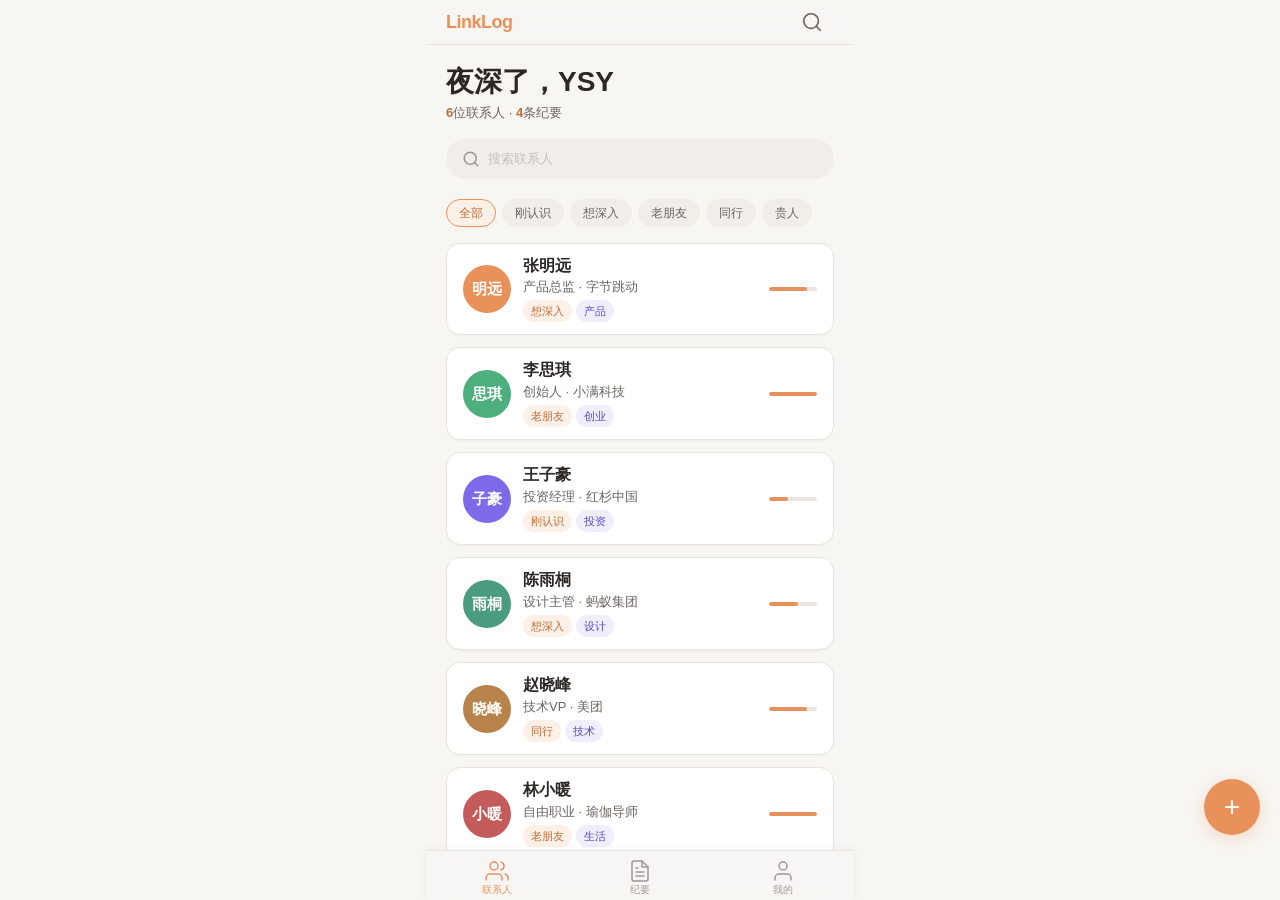
==== commit f4cb2af6: "fix(mobile): P0+P1 全部修复 - 硬编码色值→CSS token、hover无效+非法opacity、内联样式提取、渐变token化" ====
--- a/mobile.html
+++ b/mobile.html
@@ -1,23 +1,16 @@
 <!DOCTYPE html>
 <html lang="zh-CN">
 <head>
-<!--
-  LinkLog — 连接日志 · 关系复利
-  原型类型: mobile-app
-  设计系统: Modern Minimal × Soft Warm
-  生成时间: 2026-06-13
-  修订: P1/P2 修正 + 首页/详情页新增
-  页面: 首页(Dashboard) / 联系人详情 / Step1 / Step2a / Step2b / Step3
--->
 <meta charset="UTF-8">
 <meta name="viewport" content="width=device-width, initial-scale=1.0, maximum-scale=1.0, user-scalable=no">
 <title>LinkLog — 连接日志 · 关系复利</title>
 <style>
 /* ============================================
    设计令牌 · Design Tokens
+   来源: MOBILE_TOKENS.md by design-system-expert
    ============================================ */
 :root {
-  /* === 色彩 === */
+  /* 1. 色彩系统 */
   --color-bg-primary: #F8F6F3;
   --color-bg-secondary: #F1EDE8;
   --color-bg-tertiary: #EAE5DF;
@@ -28,6 +21,7 @@
   --color-text-secondary: #6B6560;
   --color-text-tertiary: #9E9893;
   --color-text-disabled: #C5C0BA;
+  --color-text-on-accent: #FFFFFF;
   --color-accent-default: #E8915A;
   --color-accent-hover: #D47E48;
   --color-accent-active: #C06E3A;
@@ -52,15 +46,28 @@
   --color-tag-contextual: #7C6AE8;
   --color-tag-custom: #5B8ED0;
   --color-tag-bg-base: #F1EDE8;
-  --color-text-on-accent: #FFFFFF;
-  --color-text-on-ai: #FFFFFF;
-
-  /* === 派生色（Alpha） === */
-  --color-bg-primary-alpha80: rgba(248,246,243,0.8);
-
-  /* === 排版 === */
-  --font-sans: "Inter", "SF Pro Display", -apple-system, "Noto Sans SC", "PingFang SC", "Microsoft YaHei", sans-serif;
-  --font-mono: "JetBrains Mono", "SF Mono", "Menlo", monospace;
+  --color-line-origin: #B8834A;
+  --color-line-origin-light: #F5EDE3;
+  --color-line-origin-subtle: rgba(184,131,74,0.12);
+  --color-line-value: #C47A2E;
+  --color-line-value-light: #FBF0E2;
+  --color-line-value-subtle: rgba(196,122,46,0.12);
+  --color-line-connection: #4A9B7F;
+  --color-line-connection-light: #E8F5EF;
+  --color-line-connection-subtle: rgba(74,155,127,0.12);
+  --color-line-action: #C45B5B;
+  --color-line-action-light: #FBEBEB;
+  --color-line-action-subtle: rgba(196,91,91,0.12);
+  --color-bg-frosted: rgba(248,246,243,0.92);
+  --color-bg-glass: rgba(255,255,255,0.6);
+  --color-bg-overlay: rgba(44,40,37,0.4);
+  --color-bg-overlay-heavy: rgba(44,40,37,0.6);
+  --color-ai-border-subtle: rgba(124,106,232,0.2);
+  --color-ai-bg-item: rgba(255,255,255,0.8);
+
+  /* 2. 字体系统 */
+  --font-sans: -apple-system, "SF Pro Display", "Noto Sans SC", "PingFang SC", "Helvetica Neue", sans-serif;
+  --font-mono: "SF Mono", "Menlo", monospace;
   --text-display: 28px;
   --text-h1: 22px;
   --text-h2: 18px;
@@ -69,12 +76,16 @@
   --text-body-sm: 13px;
   --text-caption: 12px;
   --text-micro: 11px;
+  --text-overline: 10px;
   --weight-regular: 400;
   --weight-medium: 500;
   --weight-semibold: 600;
   --weight-bold: 700;
-
-  /* === 间距 === */
+  --leading-tight: 1.25;
+  --leading-normal: 1.5;
+  --leading-relaxed: 1.65;
+
+  /* 3. 间距 */
   --space-1: 4px;
   --space-2: 8px;
   --space-3: 12px;
@@ -84,23 +95,60 @@
   --space-8: 32px;
   --space-10: 40px;
   --space-12: 48px;
-
-  /* === 圆角 === */
+  --space-screen-x: 20px;
+  --space-screen-x-compact: 16px;
+  --space-section-y: 32px;
+  --space-card-stack: 12px;
+  --space-inline-chip: 6px;
+  --space-inline-chip-row: 8px;
+
+  /* 4. 圆角 */
   --radius-sm: 6px;
   --radius-md: 10px;
   --radius-lg: 14px;
   --radius-xl: 20px;
   --radius-full: 9999px;
-
-  /* === 阴影 === */
+  --radius-sheet: 20px;
+  --radius-toast: 12px;
+
+  /* 5. 阴影 */
   --shadow-xs: 0 1px 2px rgba(44,40,37,0.04);
   --shadow-sm: 0 2px 8px rgba(44,40,37,0.06);
   --shadow-md: 0 4px 16px rgba(44,40,37,0.08);
   --shadow-lg: 0 8px 32px rgba(44,40,37,0.10);
   --shadow-focus: 0 0 0 3px rgba(232,145,90,0.3);
   --shadow-focus-ai: 0 0 0 3px rgba(124,106,232,0.3);
-
-  /* === 动效 === */
+  --shadow-focus-ring: 0 0 0 1.5px var(--color-accent-default);
+  --shadow-sheet: 0 -4px 24px rgba(44,40,37,0.10);
+  --shadow-nav: 0 1px 12px rgba(44,40,37,0.06);
+  --shadow-tab-bar: 0 -1px 8px rgba(44,40,37,0.05);
+  --shadow-fab: 0 4px 16px rgba(232,145,90,0.3);
+  --shadow-cta: 0 2px 8px rgba(232,145,90,0.25);
+
+  /* 6. 触摸目标 */
+  --touch-min: 44px;
+  --touch-comfort: 48px;
+  --touch-cta: 52px;
+
+  /* 7. 安全区域 */
+  --safe-top: env(safe-area-inset-top, 0px);
+  --safe-bottom: env(safe-area-inset-bottom, 0px);
+
+  /* 8. 导航栏 */
+  --nav-height: 44px;
+  --tab-bar-height: 49px;
+  --tab-bar-height-total: calc(49px + env(safe-area-inset-bottom, 0px));
+
+  /* 9. 卡片 */
+  --card-bg: #FFFFFF;
+  --card-radius: 14px;
+  --card-border: 1px solid #E8E3DD;
+  --card-shadow: 0 1px 2px rgba(44,40,37,0.04);
+  --card-padding: 16px;
+  --person-avatar-size: 48px;
+  --person-avatar-size-lg: 72px;
+
+  /* 10. 动效 */
   --duration-instant: 100ms;
   --duration-fast: 200ms;
   --duration-normal: 300ms;
@@ -110,10 +158,18 @@
   --ease-in-out: cubic-bezier(0.42, 0, 0.58, 1);
   --ease-spring: cubic-bezier(0.34, 1.56, 0.64, 1);
   --ease-decelerate: cubic-bezier(0, 0, 0.2, 1);
-}
-
-/* ============================================
-   全局重置 · Global Reset
+  --ease-accelerate: cubic-bezier(0.4, 0, 1, 1);
+
+  /* 11. 补充 token */
+  --color-sheet-handle: rgba(44,40,37,0.15);
+  --gradient-fade-top: linear-gradient(to top, var(--color-bg-primary) 70%, transparent); /* 70% = content fade zone, prevents CTA overlap */
+  --radius-xs: 2px;
+  --toast-padding-y: 10px;
+  --toast-padding-x: 20px;
+}
+
+/* ============================================
+   全局重置
    ============================================ */
 *, *::before, *::after {
   margin: 0;
@@ -125,128 +181,206 @@
   font-size: 16px;
   -webkit-font-smoothing: antialiased;
   -moz-osx-font-smoothing: grayscale;
+  -webkit-text-size-adjust: 100%;
 }
 
 body {
   font-family: var(--font-sans);
-  background: var(--color-bg-secondary);
+  background: var(--color-bg-primary);
   color: var(--color-text-primary);
-  line-height: 1.6;
+  line-height: var(--leading-normal);
   min-height: 100vh;
-  display: flex;
-  justify-content: center;
-  align-items: flex-start;
-  padding: var(--space-5) 0;
-}
-
-/* ============================================
-   设备框架 · Device Frame
-   ============================================ */
-.device-frame {
-  width: 393px;
-  min-height: 852px;
-  background: var(--color-bg-primary);
+  min-height: 100dvh;
+  overflow-x: hidden;
+  overscroll-behavior: contain;
+}
+
+/* 隐藏滚动条 */
+::-webkit-scrollbar { display: none; }
+* { scrollbar-width: none; -webkit-overflow-scrolling: touch; }
+
+button, input, select, textarea {
+  font-family: var(--font-sans);
+  -webkit-appearance: none;
+  appearance: none;
+  border: none;
+  outline: none;
+  background: none;
+}
+
+a { text-decoration: none; color: inherit; }
+
+/* ============================================
+   App Shell
+   ============================================ */
+.app-shell {
+  width: 100%;
+  max-width: 428px;
+  min-width: 320px;
+  margin: 0 auto;
+  min-height: 100vh;
+  min-height: 100dvh;
   position: relative;
   overflow: hidden;
-  box-shadow: var(--shadow-lg);
-  border-radius: var(--radius-xl);
-}
-
-/* 状态栏 */
-.status-bar {
-  display: flex;
+  background: var(--color-bg-primary);
+}
+
+/* ============================================
+   顶部导航栏 · Frosted Nav
+   ============================================ */
+.top-nav {
+  position: fixed;
+  top: 0;
+  left: 50%;
+  transform: translateX(-50%);
+  width: 100%;
+  max-width: 428px;
+  z-index: 100;
+  padding-top: var(--safe-top);
+  background: var(--color-bg-frosted);
+  backdrop-filter: blur(20px);
+  -webkit-backdrop-filter: blur(20px);
+  border-bottom: 0.5px solid var(--color-border-subtle);
+}
+
+.top-nav-inner {
+  display: flex;
+  align-items: center;
   justify-content: space-between;
-  align-items: center;
-  padding: var(--space-2) var(--space-6);
-  height: 48px;
-  font-size: var(--text-caption);
+  height: var(--nav-height);
+  padding: 0 var(--space-screen-x);
+}
+
+.top-nav-brand {
+  font-size: var(--text-h2);
+  font-weight: var(--weight-bold);
+  color: var(--color-accent-default);
+  letter-spacing: -0.5px;
+}
+
+.top-nav-icon-btn {
+  width: var(--touch-min);
+  height: var(--touch-min);
+  display: flex;
+  align-items: center;
+  justify-content: center;
+  border-radius: var(--radius-full);
+  color: var(--color-text-secondary);
+  -webkit-tap-highlight-color: transparent;
+  transition: background var(--duration-fast) var(--ease-out);
+}
+
+.top-nav-icon-btn:active {
+  background: var(--color-bg-secondary);
+}
+
+/* 详情页导航栏 */
+.detail-top-nav {
+  position: fixed;
+  top: 0;
+  left: 50%;
+  transform: translateX(-50%);
+  width: 100%;
+  max-width: 428px;
+  z-index: 100;
+  padding-top: var(--safe-top);
+  background: var(--color-bg-frosted);
+  backdrop-filter: blur(20px);
+  -webkit-backdrop-filter: blur(20px);
+  border-bottom: 0.5px solid var(--color-border-subtle);
+}
+
+.detail-top-nav .top-nav-inner {
+  position: relative;
+}
+
+.detail-nav-title {
+  position: absolute;
+  left: 50%;
+  transform: translateX(-50%);
+  font-size: 17px;
   font-weight: var(--weight-semibold);
   color: var(--color-text-primary);
-  position: relative;
+}
+
+.detail-nav-back {
+  display: flex;
+  align-items: center;
+  margin-left: calc(-1 * var(--space-3));
+  padding: var(--space-2) var(--space-3);
+  color: var(--color-accent-default);
+  font-size: var(--text-body);
+  font-weight: var(--weight-medium);
+  min-height: var(--touch-min);
+  -webkit-tap-highlight-color: transparent;
+}
+
+.detail-nav-back svg {
+  margin-right: var(--space-1);
+}
+
+/* ============================================
+   底部 Tab 栏
+   ============================================ */
+.tab-bar {
+  position: fixed;
+  bottom: 0;
+  left: 50%;
+  transform: translateX(-50%);
+  width: 100%;
+  max-width: 428px;
   z-index: 100;
-}
-
-.status-bar .time {
-  font-weight: var(--weight-semibold);
-}
-
-.status-bar .icons {
-  display: flex;
-  gap: var(--space-1);
-  align-items: center;
-}
-
-/* ============================================
-   导航栏框架 · Nav Frame
-   ============================================ */
-.app-nav-frame {
-  position: relative;
-  height: calc(852px - 48px);
-  overflow: hidden;
-}
-
-/* ============================================
-   底部 Tab Bar
-   ============================================ */
-.tab-bar {
-  position: absolute;
-  bottom: 0;
-  left: 0;
-  right: 0;
-  height: 72px;
-  background: var(--color-bg-elevated);
-  border-top: 1px solid var(--color-border-subtle);
+  padding-bottom: var(--safe-bottom);
+  background: var(--color-bg-frosted);
+  backdrop-filter: blur(20px);
+  -webkit-backdrop-filter: blur(20px);
+  border-top: 0.5px solid var(--color-border-subtle);
+  box-shadow: var(--shadow-tab-bar);
+}
+
+.tab-bar-inner {
   display: flex;
   align-items: flex-start;
   justify-content: space-around;
-  padding-top: var(--space-2);
-  z-index: 50;
+  height: 49px;
+  padding-top: var(--space-1);
 }
 
 .tab-item {
   display: flex;
   flex-direction: column;
   align-items: center;
-  gap: 2px;
-  padding: var(--space-2) var(--space-4);
-  cursor: pointer;
-  border: none;
-  background: none;
-  font-family: var(--font-sans);
+  justify-content: center;
+  min-width: 64px;
+  padding: var(--space-1) 0;
+  color: var(--color-text-tertiary);
+  -webkit-tap-highlight-color: transparent;
   transition: color var(--duration-fast) var(--ease-out);
-  -webkit-tap-highlight-color: transparent;
-}
-
-.tab-item .tab-icon {
-  display: flex;
-  align-items: center;
-  justify-content: center;
+}
+
+.tab-item.active {
+  color: var(--color-accent-default);
+}
+
+.tab-item-icon {
   width: 24px;
   height: 24px;
+  display: flex;
+  align-items: center;
+  justify-content: center;
+  margin-bottom: 2px;
+}
+
+.tab-item-label {
+  font-size: 10px;
+  font-weight: var(--weight-medium);
   line-height: 1;
 }
 
-.tab-item .tab-label {
-  font-size: var(--text-micro);
-  font-weight: var(--weight-medium);
-}
-
-.tab-item.active {
-  color: var(--color-accent-default);
-}
-
-.tab-item:not(.active) {
-  color: var(--color-text-tertiary);
-}
-
-.tab-item:active {
-  transform: scale(0.95);
-}
-
-/* ============================================
-   全局页面容器 · Page System
-   ============================================ */
-.page {
+/* ============================================
+   视图容器 · View System
+   ============================================ */
+.view {
   position: absolute;
   top: 0;
   left: 0;
@@ -254,236 +388,188 @@
   height: 100%;
   overflow-y: auto;
   overflow-x: hidden;
-  -webkit-overflow-scrolling: touch;
-  transition: transform var(--duration-normal) var(--ease-out),
+  transition: transform var(--duration-normal) var(--ease-decelerate),
               opacity var(--duration-normal) var(--ease-out);
-}
-
-.page::-webkit-scrollbar {
-  display: none;
-}
-
-.page.active {
+  will-change: transform, opacity;
+}
+
+.view.active {
   transform: translateX(0);
   opacity: 1;
   pointer-events: auto;
-  z-index: 5;
-}
-
-.page.slide-left {
-  transform: translateX(-30%);
-  opacity: 0;
+  z-index: 2;
+}
+
+.view.hidden-right {
+  transform: translateX(100%);
+  opacity: 0.3;
   pointer-events: none;
   z-index: 1;
-}
-
-.page.slide-right {
-  transform: translateX(100%);
-  opacity: 0;
+  transition: transform var(--duration-normal) var(--ease-decelerate),
+              opacity var(--duration-fast) var(--ease-out);
+}
+
+.view.hidden-left {
+  transform: translateX(-30%);
+  opacity: 0.3;
   pointer-events: none;
   z-index: 1;
-}
-
-.page.slide-far-left {
-  transform: translateX(-100%);
-  opacity: 0;
-  pointer-events: none;
-  z-index: 1;
-}
-
-/* ============================================
-   首页 · Dashboard
+  transition: transform var(--duration-normal) var(--ease-accelerate),
+              opacity var(--duration-fast) var(--ease-out);
+}
+
+/* ============================================
+   视图1: 首页 Dashboard
    ============================================ */
 
 /* 问候区 */
-.greeting-section {
-  padding: var(--space-3) var(--space-6) 0;
-  height: 80px;
-  display: flex;
-  align-items: center;
-  justify-content: space-between;
-  transition: opacity var(--duration-normal) var(--ease-out),
-              transform var(--duration-normal) var(--ease-out);
-}
-
-.greeting-section.faded {
-  opacity: 0;
-  transform: translateY(-10px);
-  pointer-events: none;
+.greeting-area {
+  padding: calc(var(--nav-height) + var(--safe-top) + var(--space-5)) var(--space-screen-x) 0;
+  margin-bottom: var(--space-1);
 }
 
 .greeting-text {
-  font-size: var(--text-h1);
+  font-size: var(--text-display);
+  font-weight: var(--weight-bold);
+  color: var(--color-text-primary);
+  line-height: var(--leading-tight);
+}
+
+.greeting-sub {
+  font-size: var(--text-body-sm);
+  color: var(--color-text-secondary);
+  margin-top: var(--space-1);
+}
+
+.greeting-sub .stat-num {
   font-weight: var(--weight-semibold);
+  color: var(--color-accent-text);
+}
+
+/* 搜索栏 */
+.search-area {
+  padding: var(--space-3) var(--space-screen-x);
+  position: sticky;
+  top: calc(var(--nav-height) + var(--safe-top));
+  z-index: 50;
+  background: var(--color-bg-primary);
+}
+
+.search-bar {
+  display: flex;
+  align-items: center;
+  height: 40px;
+  background: var(--color-bg-secondary);
+  border-radius: var(--radius-full);
+  padding: 0 var(--space-4);
+  transition: background var(--duration-fast) var(--ease-out),
+              box-shadow var(--duration-fast) var(--ease-out);
+}
+
+.search-bar.focused {
+  background: var(--color-bg-elevated);
+  box-shadow: var(--shadow-sm), var(--shadow-focus-ring);
+}
+
+.search-icon {
+  width: 18px;
+  height: 18px;
+  color: var(--color-text-tertiary);
+  margin-right: var(--space-2);
+  flex-shrink: 0;
+}
+
+.search-input {
+  flex: 1;
+  height: 100%;
+  font-size: var(--text-body-sm);
   color: var(--color-text-primary);
-  line-height: 1.3;
-}
-
-.greeting-avatar {
-  width: 32px;
-  height: 32px;
+  background: transparent;
+  min-width: 0;
+}
+
+.search-input::placeholder {
+  color: var(--color-text-disabled);
+}
+
+/* 标签筛选行 */
+.filter-row {
+  padding: var(--space-2) 0;
+  overflow-x: auto;
+  white-space: nowrap;
+  -webkit-overflow-scrolling: touch;
+  overscroll-behavior-x: contain;
+  /* 隐藏滚动条 */
+  scrollbar-width: none;
+}
+
+.filter-row::-webkit-scrollbar { display: none; }
+
+.filter-row-inner {
+  display: inline-flex;
+  padding: 0 var(--space-screen-x);
+}
+
+.filter-chip {
+  display: inline-flex;
+  align-items: center;
+  justify-content: center;
+  height: 28px;
+  padding: 0 12px;
+  margin-right: var(--space-inline-chip);
   border-radius: var(--radius-full);
+  font-size: var(--text-caption);
+  font-weight: var(--weight-medium);
+  background: var(--color-bg-secondary);
+  color: var(--color-text-secondary);
+  border: 1px solid transparent;
+  -webkit-tap-highlight-color: transparent;
+  transition: all var(--duration-fast) var(--ease-out);
+  white-space: nowrap;
+  min-width: var(--touch-min);
+  cursor: pointer;
+}
+
+.filter-chip:active {
+  transform: scale(0.95);
+}
+
+.filter-chip.active {
   background: var(--color-accent-light);
   color: var(--color-accent-text);
-  display: flex;
-  align-items: center;
-  justify-content: center;
-  font-size: var(--text-caption);
-  font-weight: var(--weight-semibold);
-  cursor: pointer;
-  transition: transform var(--duration-fast) var(--ease-spring);
-}
-
-.greeting-avatar:active {
-  transform: scale(0.92);
-}
-
-/* 统计感知条 */
-.stats-bar {
-  display: flex;
-  align-items: center;
-  gap: var(--space-3);
-  padding: var(--space-2) var(--space-6);
-  height: 48px;
-}
-
-.stat-item {
-  display: flex;
-  align-items: center;
-  gap: var(--space-1);
-  font-size: var(--text-body-sm);
-  color: var(--color-text-secondary);
-}
-
-.stat-item .stat-num {
-  font-family: var(--font-mono);
-  font-size: var(--text-body);
-  font-weight: var(--weight-semibold);
-  color: var(--color-text-primary);
-}
-
-.stat-pill {
-  display: inline-flex;
-  align-items: center;
-  gap: var(--space-1);
-  padding: var(--space-1) var(--space-3);
-  border-radius: var(--radius-full);
-  font-size: var(--text-body-sm);
-  font-weight: var(--weight-medium);
-}
-
-.stat-pill.accent {
-  background: var(--color-accent-light);
-  color: var(--color-accent-text);
-}
-
-.stat-pill.warning {
-  background: var(--color-warning-light);
-  color: var(--color-warning-default);
-}
-
-/* 搜索栏 */
-.search-section {
-  padding: var(--space-1) var(--space-6) var(--space-3);
-  position: sticky;
-  top: 0;
-  z-index: 20;
-  background: var(--color-bg-primary);
-  transition: box-shadow var(--duration-fast) var(--ease-out);
-}
-
-.search-section.elevated {
-  box-shadow: var(--shadow-sm);
-}
-
-.search-bar {
-  display: flex;
-  align-items: center;
-  gap: var(--space-2);
-  background: var(--color-bg-tertiary);
-  border-radius: var(--radius-full);
-  padding: 0 var(--space-4);
-  height: 44px;
-}
-
-.search-bar .search-icon {
-  color: var(--color-text-tertiary);
-  flex-shrink: 0;
-  display: flex;
-  align-items: center;
-}
-
-.search-bar input {
-  flex: 1;
-  border: none;
-  background: transparent;
-  font-family: var(--font-sans);
-  font-size: var(--text-body);
-  color: var(--color-text-primary);
-  outline: none;
-  min-width: 0;
-}
-
-.search-bar input::placeholder {
-  color: var(--color-text-disabled);
-}
-
-.search-bar .filter-btn {
-  display: flex;
-  align-items: center;
-  justify-content: center;
-  width: 44px;
-  height: 44px;
-  border-radius: var(--radius-full);
-  background: transparent;
-  border: none;
-  color: var(--color-text-tertiary);
-  cursor: pointer;
-  transition: background var(--duration-fast) var(--ease-out),
-              color var(--duration-fast) var(--ease-out);
-}
-
-.search-bar .filter-btn:hover {
-  background: var(--color-bg-secondary);
-  color: var(--color-text-secondary);
-}
-
-/* 联系人列表 */
+  border: 1px solid var(--color-accent-default);
+}
+
+/* 联系人卡片列表 */
 .contact-list {
-  padding: 0 var(--space-6) var(--space-4);
-  padding-bottom: 100px; /* tab bar + FAB space */
+  padding: var(--space-2) var(--space-screen-x) calc(var(--tab-bar-height-total) + 80px);
 }
 
 .contact-card {
   display: flex;
   align-items: center;
-  gap: var(--space-3);
   padding: var(--space-3) var(--space-4);
   background: var(--color-bg-elevated);
-  border-radius: var(--radius-lg);
+  border-radius: var(--card-radius);
+  border: 1px solid var(--color-border-subtle);
   box-shadow: var(--shadow-xs);
-  border: 1px solid var(--color-border-subtle);
-  margin-bottom: var(--space-2);
+  margin-bottom: var(--space-card-stack);
+  -webkit-tap-highlight-color: transparent;
+  transition: transform var(--duration-fast) var(--ease-out),
+              box-shadow var(--duration-fast) var(--ease-out);
   cursor: pointer;
-  transition: transform var(--duration-fast) var(--ease-out),
-              background var(--duration-fast) var(--ease-out),
-              box-shadow var(--duration-fast) var(--ease-out);
-  -webkit-tap-highlight-color: transparent;
 }
 
 .contact-card:active {
   transform: scale(0.98);
+  box-shadow: var(--shadow-sm);
+}
+
+.contact-avatar {
+  width: var(--person-avatar-size);
+  height: var(--person-avatar-size);
+  border-radius: var(--radius-full);
   background: var(--color-bg-secondary);
-}
-
-.contact-card:hover {
-  background: var(--color-bg-secondary);
-}
-
-.contact-avatar {
-  width: 44px;
-  height: 44px;
-  border-radius: var(--radius-full);
   display: flex;
   align-items: center;
   justify-content: center;
@@ -491,25 +577,15 @@
   font-weight: var(--weight-bold);
   color: var(--color-text-on-accent);
   flex-shrink: 0;
-  transition: transform var(--duration-normal) var(--ease-spring);
-}
-
-/* P0-2: 关系维度色由 CSS data-relation 属性驱动，不硬编码 JS */
-.contact-avatar[data-relation="导师"] { background: var(--color-accent-default); }
-.contact-avatar[data-relation="合作伙伴"] { background: var(--color-info-default); }
-.contact-avatar[data-relation="同行"] { background: var(--color-success-default); }
-.contact-avatar[data-relation="朋友"] { background: var(--color-warning-default); }
-.contact-avatar[data-relation="投资人"] { background: var(--color-ai-default); }
-.contact-avatar[data-relation="潜在客户"] { background: var(--color-error-default); }
-.contact-avatar[data-relation="default"] { background: var(--color-info-default); }
-
-.detail-avatar[data-relation="导师"] { background: var(--color-accent-default); }
-.detail-avatar[data-relation="合作伙伴"] { background: var(--color-info-default); }
-.detail-avatar[data-relation="同行"] { background: var(--color-success-default); }
-.detail-avatar[data-relation="朋友"] { background: var(--color-warning-default); }
-.detail-avatar[data-relation="投资人"] { background: var(--color-ai-default); }
-.detail-avatar[data-relation="潜在客户"] { background: var(--color-error-default); }
-.detail-avatar[data-relation="default"] { background: var(--color-info-default); }
+  margin-right: var(--space-3);
+}
+
+.contact-avatar[data-color="amber"] { background: var(--color-accent-default); }
+.contact-avatar[data-color="blue"] { background: var(--color-ai-default); }
+.contact-avatar[data-color="green"] { background: var(--color-success-default); }
+.contact-avatar[data-color="teal"] { background: var(--color-line-connection); }
+.contact-avatar[data-color="red"] { background: var(--color-line-action); }
+.contact-avatar[data-color="gold"] { background: var(--color-line-origin); }
 
 .contact-info {
   flex: 1;
@@ -520,7 +596,7 @@
   font-size: var(--text-h3);
   font-weight: var(--weight-semibold);
   color: var(--color-text-primary);
-  line-height: 1.4;
+  line-height: 1.3;
 }
 
 .contact-role {
@@ -530,170 +606,92 @@
   white-space: nowrap;
   overflow: hidden;
   text-overflow: ellipsis;
+  margin-top: 2px;
 }
 
 .contact-tags {
   display: flex;
   align-items: center;
-  gap: var(--space-1);
   margin-top: var(--space-1);
   flex-wrap: nowrap;
-  overflow: hidden;
-}
-
-.contact-tag {
-  display: inline-block;
-  padding: 1px var(--space-2);
+}
+
+.chip {
+  display: inline-flex;
+  align-items: center;
+  height: 22px;
+  padding: 0 8px;
   border-radius: var(--radius-full);
-  font-size: var(--text-caption);
+  font-size: var(--text-micro);
   font-weight: var(--weight-medium);
+  margin-right: var(--space-1);
   white-space: nowrap;
-  line-height: 1.5;
-}
-
-.contact-tag.relational {
+  animation: bubbleIn var(--duration-spring) var(--ease-spring) both;
+}
+
+.chip.relational {
   background: var(--color-accent-light);
   color: var(--color-accent-text);
 }
 
-.contact-tag.contextual {
+.chip.contextual {
   background: var(--color-ai-light);
   color: var(--color-ai-text);
 }
 
-.contact-tag.custom {
-  background: var(--color-info-light);
-  color: var(--color-info-default);
-}
-
-.contact-tag-more {
-  display: inline-block;
-  padding: 1px var(--space-2);
-  border-radius: var(--radius-full);
-  font-size: var(--text-caption);
-  font-weight: var(--weight-medium);
+/* 关系强度指示条 */
+.strength-bar {
+  width: var(--person-avatar-size);
+  height: var(--space-1);
   background: var(--color-bg-tertiary);
-  color: var(--color-text-tertiary);
-  white-space: nowrap;
-  line-height: 1.5;
+  border-radius: var(--radius-xs);
+  overflow: hidden;
+  flex-shrink: 0;
+  margin-left: var(--space-3);
+}
+
+.strength-fill {
+  height: 100%;
+  border-radius: var(--radius-xs);
+  background: var(--color-accent-default);
+  transition: width var(--duration-normal) var(--ease-out);
 }
 
 /* FAB */
 .fab {
-  position: absolute;
-  bottom: 92px; /* tab bar 72 + 20px gap */
-  right: var(--space-5);
+  position: fixed;
+  bottom: calc(var(--tab-bar-height-total) + var(--space-4));
+  right: var(--space-screen-x);
   width: 56px;
   height: 56px;
   border-radius: var(--radius-full);
   background: var(--color-accent-default);
   color: var(--color-text-on-accent);
-  border: none;
   font-size: 28px;
   font-weight: 300;
-  line-height: 1;
   display: flex;
   align-items: center;
   justify-content: center;
-  box-shadow: var(--shadow-md);
-  cursor: pointer;
-  z-index: 40;
+  box-shadow: var(--shadow-fab);
+  z-index: 90;
+  -webkit-tap-highlight-color: transparent;
   transition: transform var(--duration-fast) var(--ease-spring),
               background var(--duration-fast) var(--ease-out);
-  -webkit-tap-highlight-color: transparent;
 }
 
 .fab:active {
-  transform: scale(0.92);
+  transform: scale(0.9);
   background: var(--color-accent-active);
 }
 
-/* 空状态 */
-.empty-state {
-  display: flex;
-  flex-direction: column;
-  align-items: center;
-  justify-content: center;
-  padding: var(--space-12) var(--space-6);
-  text-align: center;
-}
-
-.empty-state .empty-icon {
-  margin-bottom: var(--space-6);
-  opacity: 0.4;
-}
-
-.empty-state .empty-title {
-  font-size: var(--text-h2);
-  font-weight: var(--weight-semibold);
-  color: var(--color-text-primary);
-  margin-bottom: var(--space-2);
-}
-
-.empty-state .empty-subtitle {
-  font-size: var(--text-body);
-  color: var(--color-text-tertiary);
-  margin-bottom: var(--space-8);
-  line-height: 1.6;
-}
-
-.empty-state .btn-primary {
-  font-size: var(--text-body);
-}
-
-/* ============================================
-   联系人详情页 · Contact Detail
-   ============================================ */
-
-/* 毛玻璃导航栏 */
-.detail-nav {
-  position: sticky;
-  top: 0;
-  z-index: 30;
-  display: flex;
-  align-items: center;
-  justify-content: space-between;
-  padding: var(--space-3) var(--space-5);
-  height: 52px;
-  background: var(--color-bg-primary-alpha80);
-  backdrop-filter: blur(12px);
-  -webkit-backdrop-filter: blur(12px);
-  border-bottom: 1px solid var(--color-border-subtle);
-}
-
-.detail-nav-btn {
-  display: flex;
-  align-items: center;
-  gap: var(--space-1);
-  font-family: var(--font-sans);
-  font-size: var(--text-body);
-  font-weight: var(--weight-medium);
-  color: var(--color-accent-default);
-  background: none;
-  border: none;
-  cursor: pointer;
-  padding: var(--space-2);
-  border-radius: var(--radius-sm);
-  transition: opacity var(--duration-fast) var(--ease-out);
-  -webkit-tap-highlight-color: transparent;
-}
-
-.detail-nav-btn:active {
-  opacity: 0.6;
-}
-
-.detail-nav-btn.more-btn {
-  color: var(--color-text-secondary);
-  font-size: var(--text-h2);
-  padding: var(--space-2) var(--space-3);
-  letter-spacing: 2px;
-}
-
+/* ============================================
+   视图2: 联系人详情页
+   ============================================ */
 .detail-content {
-  padding: var(--space-5) var(--space-6) 120px;
-}
-
-/* 人物身份区 */
+  padding: calc(var(--nav-height) + var(--safe-top) + var(--space-5)) var(--space-screen-x) calc(var(--tab-bar-height-total) + var(--space-8));
+}
+
+/* 人物身份卡 */
 .detail-hero {
   display: flex;
   flex-direction: column;
@@ -703,8 +701,8 @@
 }
 
 .detail-avatar {
-  width: 72px;
-  height: 72px;
+  width: var(--person-avatar-size-lg);
+  height: var(--person-avatar-size-lg);
   border-radius: var(--radius-full);
   display: flex;
   align-items: center;
@@ -712,145 +710,189 @@
   font-size: var(--text-h1);
   font-weight: var(--weight-bold);
   color: var(--color-text-on-accent);
-  margin-bottom: var(--space-4);
-  position: relative;
-}
+  margin-bottom: var(--space-3);
+}
+
+.detail-avatar[data-color="amber"] { background: var(--color-accent-default); }
+.detail-avatar[data-color="blue"] { background: var(--color-ai-default); }
+.detail-avatar[data-color="green"] { background: var(--color-success-default); }
+.detail-avatar[data-color="teal"] { background: var(--color-line-connection); }
+.detail-avatar[data-color="red"] { background: var(--color-line-action); }
+.detail-avatar[data-color="gold"] { background: var(--color-line-origin); }
 
 .detail-name {
-  font-size: var(--text-display);
+  font-size: var(--text-h1);
   font-weight: var(--weight-bold);
   color: var(--color-text-primary);
-  line-height: 1.3;
+  line-height: var(--leading-tight);
   margin-bottom: var(--space-1);
 }
 
-.detail-role {
+.detail-role-text {
   font-size: var(--text-body);
   color: var(--color-text-secondary);
+  margin-bottom: var(--space-2);
+}
+
+.detail-traits-row {
+  display: flex;
+  align-items: center;
+  justify-content: center;
+  flex-wrap: wrap;
   margin-bottom: var(--space-3);
 }
 
-.detail-traits {
-  display: flex;
-  align-items: center;
-  gap: var(--space-2);
-  margin-bottom: var(--space-5);
+.detail-trait {
+  display: inline-flex;
+  align-items: center;
+  padding: 2px var(--space-2);
+  border-radius: var(--radius-sm);
+  background: var(--color-bg-secondary);
+  font-size: var(--text-micro);
+  color: var(--color-text-tertiary);
+  margin: 0 var(--space-1);
+  font-weight: var(--weight-medium);
+}
+
+.detail-tags-row {
+  display: flex;
+  align-items: center;
+  justify-content: center;
   flex-wrap: wrap;
-  justify-content: center;
-}
-
-.detail-trait {
-  padding: var(--space-1) var(--space-3);
+}
+
+.detail-tag-chip {
+  display: inline-flex;
+  align-items: center;
+  height: 24px;
+  padding: 0 10px;
   border-radius: var(--radius-full);
-  background: var(--color-bg-secondary);
-  font-size: var(--text-caption);
+  font-size: var(--text-micro);
   font-weight: var(--weight-medium);
-  color: var(--color-text-tertiary);
-}
-
-/* 标签区域 */
-.detail-tags-section {
-  margin-bottom: var(--space-6);
-}
-
-.detail-tags {
-  display: flex;
-  flex-wrap: wrap;
-  gap: var(--space-2);
-  justify-content: center;
-}
-
-.detail-tag {
-  padding: var(--space-1) var(--space-3);
-  border-radius: var(--radius-full);
-  font-size: var(--text-caption);
-  font-weight: var(--weight-medium);
-}
-
-.detail-tag.relational {
-  background: var(--color-accent-light);
-  color: var(--color-accent-text);
-}
-
-.detail-tag.contextual {
-  background: var(--color-ai-light);
-  color: var(--color-ai-text);
-}
-
-.detail-tag.custom {
-  background: var(--color-info-light);
-  color: var(--color-info-default);
-}
-
-.hidden-tags-wrapper {
-  display: inline;
-}
-
-.expand-tags-btn {
-  display: inline-flex;
-  align-items: center;
-  gap: var(--space-1);
-  padding: var(--space-1) var(--space-3);
-  border-radius: var(--radius-full);
-  font-size: var(--text-caption);
-  font-weight: var(--weight-medium);
-  color: var(--color-text-tertiary);
-  background: none;
-  border: none;
-  cursor: pointer;
-  transition: color var(--duration-fast) var(--ease-out);
-}
-
-.expand-tags-btn:hover {
-  color: var(--color-text-secondary);
-}
-
-/* 核心四问回顾区 */
-.questions-review {
+  margin: 2px var(--space-1);
+  animation: bubbleIn var(--duration-spring) var(--ease-spring) both;
+}
+
+/* 四线档案区块 */
+.four-line-section {
   background: var(--color-bg-elevated);
   border-radius: var(--radius-lg);
-  padding: var(--space-5);
+  border: 1px solid var(--color-border-subtle);
   box-shadow: var(--shadow-xs);
-  border: 1px solid var(--color-border-subtle);
-  margin-bottom: var(--space-5);
-}
-
-.questions-review-header {
-  display: flex;
-  align-items: center;
-  justify-content: space-between;
-  margin-bottom: var(--space-4);
-}
-
-.questions-review-title {
-  font-size: var(--text-h3);
+  margin-bottom: var(--space-3);
+  overflow: hidden;
+  transition: max-height var(--duration-normal) var(--ease-out);
+}
+
+.four-line-header {
+  display: flex;
+  align-items: center;
+  height: var(--touch-min);
+  padding: 0 var(--space-4);
+  cursor: pointer;
+  -webkit-tap-highlight-color: transparent;
+}
+
+.four-line-indicator {
+  width: 3px;
+  height: 20px;
+  border-radius: 2px;
+  margin-right: var(--space-3);
+  flex-shrink: 0;
+}
+
+.four-line-indicator.origin { background: var(--color-line-origin); }
+.four-line-indicator.value { background: var(--color-line-value); }
+.four-line-indicator.connection { background: var(--color-line-connection); }
+.four-line-indicator.action { background: var(--color-line-action); }
+
+.four-line-title {
+  flex: 1;
+  font-size: var(--text-body-sm);
   font-weight: var(--weight-semibold);
   color: var(--color-text-primary);
 }
 
-.question-item {
-  margin-bottom: var(--space-4);
-}
-
-.question-item:last-of-type {
+.four-line-arrow {
+  width: 20px;
+  height: 20px;
+  color: var(--color-text-tertiary);
+  transition: transform var(--duration-normal) var(--ease-out);
+}
+
+.four-line-header.expanded .four-line-arrow {
+  transform: rotate(180deg);
+}
+
+.four-line-body {
+  max-height: 0;
+  overflow: hidden;
+  transition: max-height var(--duration-normal) var(--ease-out),
+              padding var(--duration-normal) var(--ease-out);
+  padding: 0 var(--space-4);
+}
+
+.four-line-body.expanded {
+  max-height: 300px;
+  padding: 0 var(--space-4) var(--space-4);
+}
+
+.four-line-field {
+  margin-bottom: var(--space-2);
+}
+
+.four-line-field:last-child {
   margin-bottom: 0;
 }
 
-.question-item.collapsed {
-  display: none;
-}
-
-.question-label {
-  font-size: var(--text-body-sm);
+.four-line-label {
+  font-size: var(--text-micro);
   color: var(--color-text-tertiary);
   font-weight: var(--weight-medium);
+  margin-bottom: 2px;
+}
+
+.four-line-value {
+  font-size: var(--text-body-sm);
+  color: var(--color-text-primary);
+  line-height: var(--leading-relaxed);
+}
+
+/* 核心四问 */
+.questions-card {
+  background: var(--color-bg-elevated);
+  border-radius: var(--radius-lg);
+  border: 1px solid var(--color-border-subtle);
+  box-shadow: var(--shadow-xs);
+  padding: var(--space-4);
+  margin-bottom: var(--space-3);
+}
+
+.questions-title {
+  font-size: var(--text-body);
+  font-weight: var(--weight-semibold);
+  color: var(--color-text-primary);
+  margin-bottom: var(--space-3);
+}
+
+.question-item {
+  margin-bottom: var(--space-3);
+}
+
+.question-item:last-child {
+  margin-bottom: 0;
+}
+
+.question-label {
+  font-size: var(--text-caption);
+  color: var(--color-text-tertiary);
+  font-weight: var(--weight-medium);
+  display: flex;
+  align-items: center;
   margin-bottom: var(--space-1);
-  display: flex;
-  align-items: center;
-  gap: var(--space-2);
-}
-
-.question-label .q-num {
+}
+
+.q-num {
   display: inline-flex;
   align-items: center;
   justify-content: center;
@@ -861,475 +903,455 @@
   color: var(--color-accent-text);
   font-size: var(--text-micro);
   font-weight: var(--weight-semibold);
+  margin-right: var(--space-2);
   flex-shrink: 0;
 }
 
 .question-answer {
-  font-size: var(--text-body);
+  font-size: var(--text-body-sm);
   color: var(--color-text-primary);
-  line-height: 1.6;
+  line-height: var(--leading-relaxed);
   padding-left: 26px;
 }
 
-.question-divider {
-  height: 1px;
-  background: var(--color-border-subtle);
-  margin: var(--space-4) 0;
+.question-collapsed {
+  display: none;
 }
 
 .expand-questions-btn {
   display: flex;
   align-items: center;
   justify-content: center;
-  gap: var(--space-1);
   width: 100%;
-  padding: var(--space-3) 0;
-  font-family: var(--font-sans);
+  padding: var(--space-2) 0;
+  margin-top: var(--space-2);
   font-size: var(--text-body-sm);
   font-weight: var(--weight-medium);
   color: var(--color-text-tertiary);
-  background: none;
-  border: none;
-  cursor: pointer;
   border-top: 1px solid var(--color-border-subtle);
-  margin-top: var(--space-3);
-  transition: color var(--duration-fast) var(--ease-out);
-}
-
-.expand-questions-btn:hover {
-  color: var(--color-text-secondary);
-}
-
-/* AI 破冰建议区 */
-.ai-suggest-card {
-  border: 1.5px dashed var(--color-ai-default);
+  -webkit-tap-highlight-color: transparent;
+}
+
+.expand-questions-btn svg {
+  margin-left: var(--space-1);
+  transition: transform var(--duration-fast) var(--ease-out);
+}
+
+/* AI 破冰卡片 */
+.ai-icebreak-card {
+  background: var(--color-ai-lighter);
+  border: 1px solid var(--color-ai-border-subtle);
   border-radius: var(--radius-lg);
-  background: var(--color-ai-lighter);
-  padding: var(--space-5);
-  margin-bottom: var(--space-5);
+  padding: var(--space-4);
+  margin-bottom: var(--space-4);
   position: relative;
-}
-
-.ai-suggest-badge {
+  overflow: hidden;
+}
+
+.ai-icebreak-card::before {
+  content: '';
   position: absolute;
-  top: -10px;
-  left: var(--space-5);
-  display: inline-flex;
-  align-items: center;
-  gap: var(--space-1);
-  padding: var(--space-1) var(--space-3);
+  top: -40px;
+  right: -40px;
+  width: 80px;
+  height: 80px;
+  background: var(--color-ai-glow);
   border-radius: var(--radius-full);
+  filter: blur(20px);
+  pointer-events: none;
+  opacity: 0.6;
+}
+
+.ai-card-header {
+  display: flex;
+  align-items: center;
+  margin-bottom: var(--space-3);
+}
+
+.ai-badge-icon {
+  width: 20px;
+  height: 20px;
+  border-radius: var(--radius-sm);
   background: var(--color-ai-light);
-  font-size: var(--text-micro);
+  display: flex;
+  align-items: center;
+  justify-content: center;
+  margin-right: var(--space-2);
+}
+
+.ai-badge-label {
+  font-size: var(--text-caption);
   font-weight: var(--weight-semibold);
   color: var(--color-ai-text);
 }
 
-.ai-suggest-section {
-  margin-bottom: var(--space-4);
-}
-
-.ai-suggest-section:last-of-type {
-  margin-bottom: 0;
-}
-
-.ai-suggest-label {
-  font-size: var(--text-caption);
-  font-weight: var(--weight-semibold);
-  color: var(--color-text-tertiary);
-  margin-bottom: var(--space-2);
-}
-
-.ai-suggest-text {
+.ai-icebreak-text {
   font-size: var(--text-body);
   color: var(--color-text-primary);
-  line-height: 1.7;
-}
-
-.ai-suggest-text.quote {
+  line-height: var(--leading-relaxed);
   font-style: italic;
+  padding-left: var(--space-4);
   position: relative;
-  padding-left: var(--space-4);
-}
-
-.ai-suggest-text.quote::before {
-  content: '"';
+  margin-bottom: var(--space-3);
+}
+
+.ai-icebreak-text::before {
+  content: '\201C';
   position: absolute;
   left: 0;
-  top: -2px;
-  font-size: 24px;
+  top: -4px;
+  font-size: 20px;
   color: var(--color-ai-default);
   font-style: normal;
   font-weight: var(--weight-bold);
   opacity: 0.5;
 }
 
-.ai-suggest-topics {
-  display: flex;
-  flex-direction: column;
-  gap: var(--space-2);
-}
-
-.ai-suggest-topic {
-  font-size: var(--text-body-sm);
-  color: var(--color-text-secondary);
-  padding-left: var(--space-4);
-  position: relative;
-}
-
-.ai-suggest-topic::before {
-  content: '→';
-  position: absolute;
-  left: 0;
-  color: var(--color-ai-default);
-}
-
-.ai-suggest-actions {
-  display: flex;
-  gap: var(--space-3);
-  margin-top: var(--space-5);
-  padding-top: var(--space-4);
-  border-top: 1px dashed var(--color-border-default);
-}
-
-.btn-ai {
-  font-family: var(--font-sans);
+.ai-icebreak-actions {
+  display: flex;
+  align-items: center;
+  justify-content: flex-end;
+}
+
+.btn-copy {
+  display: inline-flex;
+  align-items: center;
+  padding: var(--space-2) var(--space-3);
+  border-radius: var(--radius-full);
+  font-size: var(--text-caption);
+  font-weight: var(--weight-medium);
+  color: var(--color-ai-text);
+  background: var(--color-ai-light);
+  margin-right: var(--space-2);
+  -webkit-tap-highlight-color: transparent;
+  transition: transform var(--duration-fast) var(--ease-spring);
+}
+
+.btn-copy:active {
+  transform: scale(0.95);
+}
+
+.btn-copy.copied {
+  color: var(--color-success-default);
+  background: var(--color-success-light);
+}
+
+.btn-regen {
+  display: inline-flex;
+  align-items: center;
+  padding: var(--space-2) var(--space-3);
+  border-radius: var(--radius-full);
+  font-size: var(--text-caption);
+  font-weight: var(--weight-medium);
+  color: var(--color-ai-text);
+  background: var(--color-ai-light);
+  -webkit-tap-highlight-color: transparent;
+  transition: transform var(--duration-fast) var(--ease-spring);
+}
+
+.btn-regen:active {
+  transform: scale(0.95);
+}
+
+/* 底部操作栏 */
+.detail-bottom-bar {
+  position: fixed;
+  bottom: 0;
+  left: 50%;
+  transform: translateX(-50%);
+  width: 100%;
+  max-width: 428px;
+  z-index: 90;
+  padding: var(--space-3) var(--space-screen-x) var(--space-4);
+  padding-bottom: calc(var(--space-4) + var(--safe-bottom));
+  background: var(--color-bg-frosted);
+  backdrop-filter: blur(20px);
+  -webkit-backdrop-filter: blur(20px);
+  border-top: 0.5px solid var(--color-border-subtle);
+  display: flex;
+  align-items: center;
+  justify-content: space-between;
+}
+
+.btn-edit {
+  flex: 1;
+  height: var(--touch-comfort);
+  display: flex;
+  align-items: center;
+  justify-content: center;
+  border-radius: var(--radius-md);
   font-size: var(--text-body-sm);
   font-weight: var(--weight-semibold);
-  color: var(--color-text-on-ai);
-  background: var(--color-ai-default);
-  border: none;
-  border-radius: var(--radius-full);
-  padding: var(--space-2) var(--space-5);
-  cursor: pointer;
-  transition: transform var(--duration-fast) var(--ease-spring),
-              background var(--duration-fast) var(--ease-out);
-}
-
-.btn-ai:hover {
-  background: var(--color-ai-hover);
-}
-
-.btn-ai:active {
-  transform: scale(0.97);
-}
-
-/* ============================================
-   步骤指示器 · Step Indicator
-   ============================================ */
-.step-indicator {
+  color: var(--color-accent-text);
+  background: var(--color-accent-light);
+  margin-right: var(--space-3);
+  -webkit-tap-highlight-color: transparent;
+  transition: transform var(--duration-fast) var(--ease-spring);
+}
+
+.btn-edit:active { transform: scale(0.97); }
+
+.btn-delete {
+  height: var(--touch-comfort);
   display: flex;
   align-items: center;
   justify-content: center;
-  gap: var(--space-2);
-  padding: var(--space-3) var(--space-6);
-}
-
-.step-dot {
-  width: 8px;
-  height: 8px;
-  border-radius: var(--radius-full);
-  background: var(--color-border-default);
-  transition: all var(--duration-normal) var(--ease-spring);
-}
-
-.step-dot.active {
-  width: 24px;
-  background: var(--color-accent-default);
-}
-
-.step-dot.completed {
-  background: var(--color-success-default);
-}
-
-.step-line {
-  width: 20px;
-  height: 2px;
-  background: var(--color-border-default);
-  border-radius: 1px;
-  transition: background var(--duration-normal) var(--ease-out);
-}
-
-.step-line.completed {
-  background: var(--color-success-default);
-}
-
-/* ============================================
-   流程页面容器（Step 1/2a/2b/3）
-   ============================================ */
-.flow-pages-wrapper {
-  position: relative;
-  height: calc(852px - 48px - 44px);
-  overflow: hidden;
-}
-
-.flow-page {
+  padding: 0 var(--space-5);
+  border-radius: var(--radius-md);
+  font-size: var(--text-body-sm);
+  font-weight: var(--weight-semibold);
+  color: var(--color-error-default);
+  background: var(--color-error-light);
+  -webkit-tap-highlight-color: transparent;
+  transition: transform var(--duration-fast) var(--ease-spring);
+}
+
+.btn-delete:active { transform: scale(0.97); }
+
+/* ============================================
+   视图3-5: 添加联系人 Step Flow
+   ============================================ */
+.step-view {
   position: absolute;
   top: 0;
   left: 0;
   width: 100%;
   height: 100%;
+  background: var(--color-bg-primary);
   overflow-y: auto;
-  overflow-x: hidden;
-  padding: 0 var(--space-6);
-  padding-bottom: var(--space-12);
-  transition: transform var(--duration-slow) var(--ease-out),
-              opacity var(--duration-slow) var(--ease-out);
-  -webkit-overflow-scrolling: touch;
-}
-
-.flow-page::-webkit-scrollbar {
-  display: none;
-}
-
-.flow-page.active {
+  transition: transform var(--duration-normal) var(--ease-decelerate),
+              opacity var(--duration-normal) var(--ease-out);
+  will-change: transform, opacity;
+}
+
+.step-view.active {
   transform: translateX(0);
   opacity: 1;
   pointer-events: auto;
-}
-
-.flow-page.slide-left {
+  z-index: 2;
+}
+
+.step-view.hidden-right {
+  transform: translateX(100%);
+  opacity: 0;
+  pointer-events: none;
+  z-index: 1;
+}
+
+.step-view.hidden-left {
   transform: translateX(-100%);
   opacity: 0;
   pointer-events: none;
-}
-
-.flow-page.slide-right {
-  transform: translateX(100%);
-  opacity: 0;
-  pointer-events: none;
-}
-
-/* ============================================
-   Page Header
-   ============================================ */
-.page-header {
-  padding: var(--space-4) 0 var(--space-2);
-}
-
-.page-title {
+  z-index: 1;
+}
+
+/* 步骤头部 */
+.step-header {
+  position: sticky;
+  top: 0;
+  z-index: 10;
+  background: var(--color-bg-primary);
+  padding: var(--space-3) var(--space-screen-x);
+  padding-top: calc(var(--safe-top) + var(--space-3));
+}
+
+.step-progress-bar {
+  display: flex;
+  align-items: center;
+  margin-bottom: var(--space-3);
+}
+
+.step-segment {
+  flex: 1;
+  height: 4px;
+  border-radius: 2px;
+  background: var(--color-bg-tertiary);
+  margin-right: var(--space-1);
+  overflow: hidden;
+}
+
+.step-segment:last-child { margin-right: 0; }
+
+.step-segment-fill {
+  height: 100%;
+  border-radius: 2px;
+  width: 0;
+  background: var(--color-accent-default);
+  transition: width var(--duration-normal) var(--ease-out);
+}
+
+.step-segment-fill.done {
+  width: 100%;
+  background: var(--color-success-default);
+}
+
+.step-segment-fill.active {
+  width: 100%;
+  background: var(--color-accent-default);
+}
+
+.step-back-btn {
+  display: flex;
+  align-items: center;
+  color: var(--color-accent-default);
+  font-size: var(--text-body);
+  font-weight: var(--weight-medium);
+  padding: var(--space-2) 0;
+  min-height: var(--touch-min);
+  -webkit-tap-highlight-color: transparent;
+}
+
+.step-back-btn svg {
+  margin-right: var(--space-1);
+}
+
+/* 步骤内容 */
+.step-content {
+  padding: var(--space-2) var(--space-screen-x) calc(var(--safe-bottom) + 100px);
+}
+
+.step-title {
   font-size: var(--text-h1);
   font-weight: var(--weight-bold);
   color: var(--color-text-primary);
-  line-height: 1.3;
+  line-height: var(--leading-tight);
   margin-bottom: var(--space-1);
 }
 
-.page-subtitle {
+.step-subtitle {
   font-size: var(--text-body-sm);
   color: var(--color-text-tertiary);
-  line-height: 1.5;
-}
-
-/* ============================================
-   Section 标题
-   ============================================ */
-.section-label {
+  margin-bottom: var(--space-5);
+  line-height: var(--leading-normal);
+}
+
+/* AI 标签推荐区 */
+.ai-recommend-area {
+  background: var(--color-ai-lighter);
+  border: 1px solid var(--color-ai-border-subtle);
+  border-radius: var(--radius-lg);
+  padding: var(--space-4);
+  margin-bottom: var(--space-5);
+}
+
+.ai-recommend-header {
+  display: flex;
+  align-items: center;
+  margin-bottom: var(--space-3);
+}
+
+.ai-recommend-label {
   font-size: var(--text-caption);
   font-weight: var(--weight-semibold);
-  color: var(--color-text-tertiary);
-  text-transform: uppercase;
-  letter-spacing: 0.5px;
-  margin-bottom: var(--space-3);
-  margin-top: var(--space-6);
-}
-
-/* ============================================
-   输入框 · Input
-   ============================================ */
-.input-group {
-  margin-bottom: var(--space-5);
-}
-
-.input-label {
-  display: block;
-  font-size: var(--text-body-sm);
+  color: var(--color-ai-text);
+}
+
+.ai-recommend-tags {
+  display: flex;
+  flex-wrap: wrap;
+}
+
+.ai-recommend-chip {
+  display: inline-flex;
+  align-items: center;
+  height: 28px;
+  padding: 0 12px;
+  border-radius: var(--radius-full);
+  font-size: var(--text-caption);
   font-weight: var(--weight-medium);
-  color: var(--color-text-secondary);
-  margin-bottom: var(--space-2);
-}
-
-.input-label .required {
-  color: var(--color-accent-default);
-  margin-left: var(--space-1);
-}
-
-.text-input,
-.text-area {
-  width: 100%;
-  padding: var(--space-3) var(--space-4);
-  font-family: var(--font-sans);
-  font-size: var(--text-body);
-  color: var(--color-text-primary);
-  background: var(--color-bg-elevated);
-  border: 1.5px solid var(--color-border-default);
-  border-radius: var(--radius-md);
-  outline: none;
-  transition: border-color var(--duration-fast) var(--ease-out),
-              box-shadow var(--duration-fast) var(--ease-out),
-              transform var(--duration-fast) var(--ease-out);
-}
-
-.text-input:focus,
-.text-area:focus {
-  border-color: var(--color-accent-default);
-  box-shadow: var(--shadow-focus);
-  transform: scale(1.005);
-}
-
-.text-input::placeholder,
-.text-area::placeholder {
-  color: var(--color-text-disabled);
-}
-
-.text-area {
-  min-height: 120px;
-  resize: none;
-  line-height: 1.6;
-}
-
-.input-ai .text-area {
-  border: 1.5px dashed var(--color-ai-default);
-  background: var(--color-ai-lighter);
-}
-
-.input-ai .text-area:focus {
-  box-shadow: var(--shadow-focus-ai);
-}
-
-/* Select */
-.select-wrapper {
-  position: relative;
-}
-
-.select-input {
-  width: 100%;
-  padding: var(--space-3) var(--space-4);
-  padding-right: var(--space-10);
-  font-family: var(--font-sans);
-  font-size: var(--text-body);
-  color: var(--color-text-primary);
-  background: var(--color-bg-elevated);
-  border: 1.5px solid var(--color-border-default);
-  border-radius: var(--radius-md);
-  outline: none;
-  appearance: none;
-  -webkit-appearance: none;
-  cursor: pointer;
-  transition: border-color var(--duration-fast) var(--ease-out),
-              box-shadow var(--duration-fast) var(--ease-out);
-}
-
-.select-input:focus {
-  border-color: var(--color-accent-default);
-  box-shadow: var(--shadow-focus);
-}
-
-.select-arrow {
-  position: absolute;
-  right: var(--space-4);
-  top: 50%;
-  transform: translateY(-50%);
-  pointer-events: none;
-  color: var(--color-text-tertiary);
-}
-
-/* ============================================
-   标签 · Tags
-   ============================================ */
-.tag-group {
-  margin-bottom: var(--space-5);
-}
-
-.tag-group-label {
-  font-size: var(--text-body-sm);
-  font-weight: var(--weight-medium);
-  color: var(--color-text-secondary);
-  margin-bottom: var(--space-2);
-  display: flex;
-  align-items: center;
-  gap: var(--space-2);
-}
-
-.tag-group-label .ai-badge {
-  font-size: var(--text-micro);
+  background: var(--color-ai-light);
   color: var(--color-ai-text);
-  background: var(--color-ai-light);
-  padding: var(--space-1) var(--space-2);
-  border-radius: var(--radius-sm);
-  font-weight: var(--weight-medium);
-}
-
-.tags-container {
-  display: flex;
-  flex-wrap: wrap;
-  gap: var(--space-3);
-}
-
-.tag {
-  display: inline-flex;
-  align-items: center;
-  gap: var(--space-1);
-  padding: var(--space-2) var(--space-3);
-  min-height: 32px;
-  font-size: var(--text-body-sm);
-  font-weight: var(--weight-medium);
-  border-radius: var(--radius-full);
+  margin: 0 var(--space-inline-chip) var(--space-inline-chip-row) 0;
+  -webkit-tap-highlight-color: transparent;
   cursor: pointer;
   transition: all var(--duration-fast) var(--ease-out);
-  user-select: none;
-  white-space: nowrap;
-  opacity: 0;
-  transform: translateY(8px);
-}
-
-.tag.visible {
-  opacity: 1;
-  transform: translateY(0);
-  transition: opacity var(--duration-normal) var(--ease-out),
-              transform var(--duration-normal) var(--ease-spring),
-              background var(--duration-fast) var(--ease-out),
-              box-shadow var(--duration-fast) var(--ease-out);
-}
-
-.tag--relational {
+  animation: bubbleIn var(--duration-spring) var(--ease-spring) both;
+}
+
+.ai-recommend-chip:active {
+  transform: scale(0.95);
+}
+
+.ai-recommend-chip.selected {
+  background: var(--color-ai-default);
+  color: var(--color-text-on-accent);
+}
+
+/* 自定义标签输入 */
+.custom-tag-input-area {
+  display: flex;
+  align-items: center;
+  height: var(--touch-comfort);
+  background: var(--color-bg-elevated);
+  border: 1.5px dashed var(--color-border-default);
+  border-radius: var(--radius-full);
+  padding: 0 var(--space-4);
+  margin-top: var(--space-3);
+  transition: border-color var(--duration-fast) var(--ease-out);
+}
+
+.custom-tag-input-area:focus-within {
+  border-color: var(--color-ai-default);
+}
+
+.custom-tag-input-area input {
+  flex: 1;
+  height: 100%;
+  font-size: var(--text-body-sm);
+  color: var(--color-text-primary);
+  min-width: 0;
+}
+
+.custom-tag-input-area input::placeholder {
+  color: var(--color-text-disabled);
+}
+
+.custom-tag-add-btn {
+  width: 28px;
+  height: 28px;
+  border-radius: var(--radius-full);
+  background: var(--color-ai-light);
+  color: var(--color-ai-default);
+  display: flex;
+  align-items: center;
+  justify-content: center;
+  font-size: 16px;
+  font-weight: var(--weight-semibold);
+  margin-left: var(--space-2);
+  -webkit-tap-highlight-color: transparent;
+}
+
+/* 已选标签 */
+.selected-tags-area {
+  display: flex;
+  flex-wrap: wrap;
+  margin-top: var(--space-3);
+  min-height: 0;
+}
+
+.selected-tag-chip {
+  display: inline-flex;
+  align-items: center;
+  height: 28px;
+  padding: 0 10px;
+  border-radius: var(--radius-full);
+  font-size: var(--text-caption);
+  font-weight: var(--weight-medium);
+  margin: 0 var(--space-inline-chip) var(--space-inline-chip-row) 0;
+  animation: bubbleIn var(--duration-spring) var(--ease-spring) both;
+}
+
+.selected-tag-chip.relational {
   background: var(--color-accent-light);
   color: var(--color-accent-text);
 }
 
-.tag--relational:hover {
-  background: var(--color-accent-lighter);
-}
-
-.tag--relational.selected {
-  outline: 2px solid var(--color-accent-default);
-  background: var(--color-accent-light);
-}
-
-.tag--contextual {
+.selected-tag-chip.contextual {
   background: var(--color-ai-light);
   color: var(--color-ai-text);
 }
 
-.tag--contextual:hover {
-  background: var(--color-ai-lighter);
-}
-
-.tag--contextual.selected {
-  outline: 2px solid var(--color-ai-default);
-  background: var(--color-ai-light);
-}
-
-.tag--custom {
-  background: var(--color-info-light);
-  color: var(--color-info-default);
-}
-
-.tag--custom:hover {
-  opacity: 0.85;
-}
-
-.tag .tag-remove {
+.selected-tag-remove {
   display: inline-flex;
   align-items: center;
   justify-content: center;
@@ -1337,490 +1359,186 @@
   height: 14px;
   border-radius: var(--radius-full);
   font-size: 10px;
-  line-height: 1;
+  margin-left: 4px;
   opacity: 0.6;
-  transition: opacity var(--duration-fast);
-  cursor: pointer;
-}
-
-.tag .tag-remove:hover {
-  opacity: 1;
-}
-
-.tag .auto-mark {
-  font-size: var(--text-micro);
-  opacity: 0.7;
-  font-weight: var(--weight-regular);
-}
-
-.custom-tag-input-wrapper {
-  display: inline-flex;
-  align-items: center;
-  gap: var(--space-2);
-  padding: var(--space-2) var(--space-3);
-  min-height: 32px;
-  border: 1.5px dashed var(--color-border-default);
-  border-radius: var(--radius-full);
-  background: transparent;
-  cursor: text;
-  transition: border-color var(--duration-fast) var(--ease-out);
-}
-
-.custom-tag-input-wrapper:focus-within {
-  border-color: var(--color-info-default);
-}
-
-.custom-tag-input-wrapper input {
-  border: none;
-  outline: none;
-  background: transparent;
-  font-family: var(--font-sans);
+  -webkit-tap-highlight-color: transparent;
+}
+
+/* 表单 */
+.form-group {
+  margin-bottom: var(--space-5);
+}
+
+.form-label {
+  display: block;
+  font-size: var(--text-caption);
+  font-weight: var(--weight-medium);
+  color: var(--color-text-secondary);
+  margin-bottom: var(--space-1);
+}
+
+.form-label .required {
+  color: var(--color-accent-default);
+}
+
+.form-input {
+  width: 100%;
+  height: var(--touch-comfort);
+  padding: 0 var(--space-4);
+  font-size: var(--text-body);
+  color: var(--color-text-primary);
+  background: var(--color-bg-elevated);
+  border: 1px solid var(--color-border-default);
+  border-radius: var(--radius-md);
+  transition: border-color var(--duration-fast) var(--ease-out),
+              box-shadow var(--duration-fast) var(--ease-out);
+}
+
+.form-input:focus {
+  border-color: var(--color-accent-default);
+  box-shadow: var(--shadow-focus);
+}
+
+.form-input::placeholder {
+  color: var(--color-text-disabled);
+}
+
+.form-row {
+  display: flex;
+  margin-right: calc(-1 * var(--space-3));
+}
+
+.form-row .form-group {
+  flex: 1;
+  margin-right: var(--space-3);
+}
+
+.form-select {
+  width: 100%;
+  height: var(--touch-comfort);
+  padding: 0 var(--space-4);
+  padding-right: var(--space-8);
+  font-size: var(--text-body);
+  color: var(--color-text-primary);
+  background: var(--color-bg-elevated);
+  border: 1px solid var(--color-border-default);
+  border-radius: var(--radius-md);
+  transition: border-color var(--duration-fast) var(--ease-out),
+              box-shadow var(--duration-fast) var(--ease-out);
+}
+
+.form-select:focus {
+  border-color: var(--color-accent-default);
+  box-shadow: var(--shadow-focus);
+}
+
+/* 四问输入 */
+.q-input-card {
+  background: var(--color-bg-elevated);
+  border-radius: var(--radius-lg);
+  border: 1px solid var(--color-border-subtle);
+  padding: var(--space-4);
+  margin-bottom: var(--space-3);
+}
+
+.q-input-label {
   font-size: var(--text-body-sm);
+  font-weight: var(--weight-semibold);
   color: var(--color-text-primary);
-  width: 80px;
-}
-
-.custom-tag-input-wrapper input::placeholder {
-  color: var(--color-text-disabled);
-}
-
-.custom-tag-add-btn {
+  margin-bottom: var(--space-2);
+  display: flex;
+  align-items: center;
+}
+
+.q-input-num {
   display: inline-flex;
   align-items: center;
   justify-content: center;
   width: 20px;
   height: 20px;
   border-radius: var(--radius-full);
-  background: var(--color-info-light);
-  color: var(--color-info-default);
-  border: none;
-  cursor: pointer;
-  font-size: 12px;
+  background: var(--color-accent-light);
+  color: var(--color-accent-text);
+  font-size: var(--text-micro);
   font-weight: var(--weight-semibold);
-  transition: background var(--duration-fast);
-}
-
-.custom-tag-add-btn:hover {
-  background: var(--color-info-default);
-  color: var(--color-text-on-accent);
-}
-
-/* ============================================
-   核心四问 · Core Questions Card Slider
-   ============================================ */
-.question-slider {
-  position: relative;
-  height: 280px;
-  margin: var(--space-4) 0;
-  overflow: hidden;
-}
-
-.question-card {
-  position: absolute;
-  top: 0;
-  left: 0;
-  width: 100%;
-  background: var(--color-bg-elevated);
-  border-radius: var(--radius-lg);
-  padding: var(--space-6);
-  box-shadow: var(--shadow-sm);
-  transition: transform var(--duration-slow) var(--ease-out),
-              opacity var(--duration-slow) var(--ease-out);
-}
-
-.question-card.current {
-  transform: translateY(0);
-  opacity: 1;
-  z-index: 2;
-}
-
-.question-card.fly-out {
-  transform: translateY(-120%) scale(0.9);
-  opacity: 0;
-  z-index: 1;
-}
-
-.question-card.fly-in {
-  transform: translateY(100%);
-  opacity: 0;
-  z-index: 1;
-}
-
-.question-card.hidden-card {
-  transform: translateY(100%);
-  opacity: 0;
-  z-index: 0;
-  pointer-events: none;
-}
-
-.question-number {
-  font-size: var(--text-caption);
-  font-weight: var(--weight-semibold);
-  color: var(--color-accent-default);
-  margin-bottom: var(--space-2);
-}
-
-.question-text {
-  font-size: var(--text-h2);
-  font-weight: var(--weight-semibold);
-  color: var(--color-text-primary);
-  line-height: 1.5;
-  margin-bottom: var(--space-4);
-}
-
-.question-textarea {
+  margin-right: var(--space-2);
+  flex-shrink: 0;
+}
+
+.q-textarea {
   width: 100%;
   min-height: 80px;
   padding: var(--space-3);
-  font-family: var(--font-sans);
-  font-size: var(--text-body);
+  font-size: var(--text-body-sm);
   color: var(--color-text-primary);
   background: var(--color-bg-primary);
-  border: 1.5px solid var(--color-border-subtle);
+  border: 1px solid var(--color-border-subtle);
   border-radius: var(--radius-md);
-  outline: none;
   resize: none;
+  line-height: var(--leading-relaxed);
   transition: border-color var(--duration-fast) var(--ease-out),
               box-shadow var(--duration-fast) var(--ease-out);
 }
 
-.question-textarea:focus {
+.q-textarea:focus {
   border-color: var(--color-accent-default);
   box-shadow: var(--shadow-focus);
 }
 
-.question-textarea::placeholder {
+.q-textarea::placeholder {
   color: var(--color-text-disabled);
 }
 
-.question-progress {
-  display: flex;
-  align-items: center;
-  justify-content: space-between;
-  margin-top: var(--space-4);
-}
-
-.question-progress-text {
-  font-size: var(--text-caption);
-  color: var(--color-text-tertiary);
-  font-weight: var(--weight-medium);
-}
-
-.question-nav-btn {
-  padding: var(--space-2) var(--space-5);
-  font-family: var(--font-sans);
-  font-size: var(--text-body-sm);
-  font-weight: var(--weight-semibold);
-  color: var(--color-text-on-accent);
-  background: var(--color-accent-default);
-  border: none;
+/* CTA 按钮 */
+.step-cta-fixed {
+  position: fixed;
+  bottom: 0;
+  left: 50%;
+  transform: translateX(-50%);
+  width: 100%;
+  max-width: 428px;
+  z-index: 90;
+  padding: var(--space-3) var(--space-screen-x) var(--space-4);
+  padding-bottom: calc(var(--space-4) + var(--safe-bottom));
+  background: var(--gradient-fade-top);
+}
+
+.btn-cta {
+  width: 100%;
+  height: var(--touch-cta);
+  display: flex;
+  align-items: center;
+  justify-content: center;
   border-radius: var(--radius-full);
-  cursor: pointer;
-  transition: transform var(--duration-fast) var(--ease-spring),
-              background var(--duration-fast) var(--ease-out);
-}
-
-.question-nav-btn:hover {
-  background: var(--color-accent-hover);
-}
-
-.question-nav-btn:active {
-  transform: scale(0.97);
-  background: var(--color-accent-active);
-}
-
-.question-nav-btn:disabled {
-  background: var(--color-text-disabled);
-  cursor: not-allowed;
-  transform: none;
-}
-
-.question-nav-btn:focus-visible {
-  box-shadow: var(--shadow-focus);
-}
-
-/* ============================================
-   AI 破冰提示卡片 (Step 2b)
-   ============================================ */
-.ai-card {
-  border: 1.5px dashed var(--color-ai-default);
-  border-radius: var(--radius-lg);
-  background: var(--color-ai-lighter);
-  padding: var(--space-5);
-  margin: var(--space-5) 0;
-  opacity: 0;
-  max-height: 0;
-  overflow: hidden;
-  padding-top: 0;
-  padding-bottom: 0;
-  margin-top: 0;
-  margin-bottom: 0;
-  border-width: 0;
-  transition: opacity var(--duration-normal) var(--ease-out),
-              max-height var(--duration-spring) var(--ease-out),
-              padding var(--duration-normal) var(--ease-out),
-              margin var(--duration-normal) var(--ease-out),
-              border-width var(--duration-instant) var(--ease-out);
-}
-
-.ai-card.revealed {
-  opacity: 1;
-  max-height: 400px;
-  overflow: visible;
-  padding: var(--space-5);
-  margin: var(--space-5) 0;
-  border-width: 1.5px;
-}
-
-.ai-card-header {
-  display: flex;
-  align-items: center;
-  gap: var(--space-2);
-  margin-bottom: var(--space-3);
-}
-
-.ai-card-icon {
-  width: 24px;
-  height: 24px;
-  border-radius: var(--radius-sm);
-  background: var(--color-ai-light);
-  display: flex;
-  align-items: center;
-  justify-content: center;
-}
-
-.ai-card-icon svg {
-  width: 14px;
-  height: 14px;
-}
-
-.ai-card-label {
-  font-size: var(--text-body-sm);
-  font-weight: var(--weight-semibold);
-  color: var(--color-ai-text);
-}
-
-.ai-card-content {
-  font-size: var(--text-body);
-  color: var(--color-text-secondary);
-  line-height: 1.7;
-}
-
-.ai-card-content .highlight {
-  color: var(--color-ai-text);
-  font-weight: var(--weight-medium);
-}
-
-/* ============================================
-   底部操作栏 · Bottom Actions (Flow pages)
-   ============================================ */
-.bottom-actions {
-  position: absolute;
-  bottom: 0;
-  left: 0;
-  right: 0;
-  padding: var(--space-4) var(--space-6);
-  padding-bottom: var(--space-8);
-  background: linear-gradient(to top, var(--color-bg-primary) 60%, transparent);
-  display: flex;
-  align-items: center;
-  justify-content: space-between;
-  z-index: 10;
-}
-
-.btn-text {
-  font-family: var(--font-sans);
-  font-size: var(--text-body-sm);
-  font-weight: var(--weight-medium);
-  color: var(--color-accent-default);
-  background: none;
-  border: none;
-  cursor: pointer;
-  padding: var(--space-2) var(--space-3);
-  border-radius: var(--radius-sm);
-  transition: background var(--duration-fast) var(--ease-out);
-}
-
-.btn-text:hover {
-  background: var(--color-accent-lighter);
-}
-
-.btn-text:focus-visible {
-  box-shadow: var(--shadow-focus);
-}
-
-.btn-primary {
-  font-family: var(--font-sans);
   font-size: var(--text-body);
   font-weight: var(--weight-semibold);
   color: var(--color-text-on-accent);
   background: var(--color-accent-default);
-  border: none;
-  border-radius: var(--radius-full);
-  padding: var(--space-3) var(--space-8);
-  cursor: pointer;
+  box-shadow: var(--shadow-cta);
+  -webkit-tap-highlight-color: transparent;
   transition: transform var(--duration-fast) var(--ease-spring),
               background var(--duration-fast) var(--ease-out);
 }
 
-.btn-primary:hover {
-  background: var(--color-accent-hover);
-}
-
-.btn-primary:active {
+.btn-cta:active {
   transform: scale(0.97);
   background: var(--color-accent-active);
 }
 
-.btn-primary:focus-visible {
-  box-shadow: var(--shadow-focus);
-}
-
-/* ============================================
-   Step 1 特有样式
-   ============================================ */
-.intro-section {
-  margin-bottom: var(--space-5);
-}
-
-.ai-generate-btn {
-  display: inline-flex;
-  align-items: center;
-  gap: var(--space-2);
-  padding: var(--space-2) var(--space-4);
-  font-family: var(--font-sans);
-  font-size: var(--text-body-sm);
-  font-weight: var(--weight-medium);
-  color: var(--color-ai-text);
-  background: var(--color-ai-light);
-  border: 1px solid var(--color-ai-default);
-  border-radius: var(--radius-full);
-  cursor: pointer;
-  transition: all var(--duration-fast) var(--ease-out);
-  margin-top: var(--space-3);
-}
-
-.ai-generate-btn:hover {
-  background: var(--color-ai-lighter);
-  box-shadow: var(--shadow-focus-ai);
-}
-
-.ai-generate-btn:active {
-  transform: scale(0.97);
-}
-
-.ai-generate-btn svg {
-  width: 14px;
-  height: 14px;
-}
-
-.ai-hint {
-  margin-top: var(--space-8);
-  padding: var(--space-6) var(--space-5);
-  border: 1.5px dashed var(--color-border-subtle);
-  border-radius: var(--radius-lg);
+/* ============================================
+   视图5: 保存成功
+   ============================================ */
+.success-content {
+  display: flex;
+  flex-direction: column;
+  align-items: center;
+  justify-content: center;
+  min-height: 60vh;
   text-align: center;
-  opacity: 0.6;
-  transition: opacity var(--duration-normal) var(--ease-out),
-              max-height var(--duration-spring) var(--ease-out),
-              margin var(--duration-normal) var(--ease-out),
-              padding var(--duration-normal) var(--ease-out);
-}
-
-.ai-hint.hidden {
-  opacity: 0;
-  max-height: 0;
-  overflow: hidden;
-  margin-top: 0;
-  padding-top: 0;
-  padding-bottom: 0;
-  border-width: 0;
-}
-
-.ai-hint-text {
-  font-size: var(--text-body-sm);
-  color: var(--color-text-tertiary);
-  line-height: 1.6;
-}
-
-.ai-hint-icon {
-  display: inline-block;
-  margin-bottom: var(--space-2);
-}
-
-.tag-system {
-  max-height: 0;
-  overflow: hidden;
-  opacity: 0;
-  transition: max-height var(--duration-spring) var(--ease-out),
-              opacity var(--duration-normal) var(--ease-out);
-}
-
-.tag-system.expanded {
-  max-height: 2000px;
-  opacity: 1;
-}
-
-/* ============================================
-   Step 2a 特有样式
-   ============================================ */
-.form-section {
-  margin-bottom: var(--space-6);
-}
-
-.form-row {
-  display: flex;
-  gap: var(--space-3);
-}
-
-.form-row .input-group {
-  flex: 1;
-}
-
-.tag-select-area {
-  margin: var(--space-5) 0;
-}
-
-.tag-select-area .tag {
-  cursor: pointer;
-  transition: all var(--duration-fast) var(--ease-out),
-              opacity var(--duration-normal) var(--ease-spring),
-              transform var(--duration-normal) var(--ease-spring);
-}
-
-/* ============================================
-   Step 2b 特有样式
-   ============================================ */
-.step2b-header {
-  padding: var(--space-4) 0 var(--space-2);
-}
-
-.step2b-title {
-  font-size: var(--text-h2);
-  font-weight: var(--weight-semibold);
-  color: var(--color-text-primary);
-  line-height: 1.4;
-  margin-bottom: var(--space-1);
-}
-
-.step2b-subtitle {
-  font-size: var(--text-body-sm);
-  color: var(--color-text-tertiary);
-}
-
-/* ============================================
-   Step 3: 保存成功确认页
-   ============================================ */
-.success-page {
-  display: flex;
-  flex-direction: column;
-  align-items: center;
-  justify-content: center;
-  text-align: center;
-  padding-top: var(--space-12);
-}
-
-.success-icon {
+  padding: 0 var(--space-screen-x);
+}
+
+.success-check {
   width: 64px;
   height: 64px;
   border-radius: var(--radius-full);
@@ -1828,14 +1546,8 @@
   display: flex;
   align-items: center;
   justify-content: center;
-  margin-bottom: var(--space-6);
+  margin-bottom: var(--space-5);
   animation: successPop var(--duration-spring) var(--ease-spring);
-}
-
-@keyframes successPop {
-  0% { transform: scale(0.5); opacity: 0; }
-  60% { transform: scale(1.1); }
-  100% { transform: scale(1); opacity: 1; }
 }
 
 .success-title {
@@ -1848,118 +1560,77 @@
 .success-subtitle {
   font-size: var(--text-body);
   color: var(--color-text-secondary);
-  margin-bottom: var(--space-8);
-  line-height: 1.6;
-}
-
-.success-contact-name {
+  margin-bottom: var(--space-6);
+  line-height: var(--leading-normal);
+}
+
+.success-subtitle strong {
+  color: var(--color-accent-text);
   font-weight: var(--weight-semibold);
-  color: var(--color-accent-text);
+}
+
+.success-ai-preview {
+  width: 100%;
+  background: var(--color-ai-lighter);
+  border: 1px solid var(--color-ai-border-subtle);
+  border-radius: var(--radius-lg);
+  padding: var(--space-4);
+  margin-bottom: var(--space-6);
+  text-align: left;
+}
+
+.success-ai-preview-header {
+  display: flex;
+  align-items: center;
+  margin-bottom: var(--space-2);
+}
+
+.success-ai-preview-text {
+  font-size: var(--text-body-sm);
+  color: var(--color-text-secondary);
+  line-height: var(--leading-relaxed);
 }
 
 .success-actions {
+  width: 100%;
   display: flex;
   flex-direction: column;
-  gap: var(--space-3);
+  margin-top: var(--space-4);
+}
+
+.btn-cta-outline {
   width: 100%;
-  max-width: 280px;
-}
-
-.btn-secondary {
-  font-family: var(--font-sans);
+  height: var(--touch-cta);
+  display: flex;
+  align-items: center;
+  justify-content: center;
+  border-radius: var(--radius-full);
   font-size: var(--text-body);
   font-weight: var(--weight-semibold);
   color: var(--color-accent-text);
   background: var(--color-accent-light);
-  border: none;
-  border-radius: var(--radius-full);
-  padding: var(--space-3) var(--space-8);
-  cursor: pointer;
-  transition: transform var(--duration-fast) var(--ease-spring),
-              background var(--duration-fast) var(--ease-out);
-}
-
-.btn-secondary:hover {
-  background: var(--color-accent-lighter);
-}
-
-.btn-secondary:active {
-  transform: scale(0.97);
-}
-
-.btn-secondary:focus-visible {
-  box-shadow: var(--shadow-focus);
-}
-
-.btn-ghost {
-  font-family: var(--font-sans);
+  margin-top: var(--space-3);
+  -webkit-tap-highlight-color: transparent;
+  transition: transform var(--duration-fast) var(--ease-spring);
+}
+
+.btn-cta-outline:active { transform: scale(0.97); }
+
+.btn-ghost-text {
+  width: 100%;
+  height: var(--touch-comfort);
+  display: flex;
+  align-items: center;
+  justify-content: center;
   font-size: var(--text-body-sm);
   font-weight: var(--weight-medium);
   color: var(--color-text-tertiary);
-  background: none;
-  border: none;
-  cursor: pointer;
-  padding: var(--space-2) var(--space-3);
-  border-radius: var(--radius-sm);
-  transition: color var(--duration-fast) var(--ease-out);
-}
-
-.btn-ghost:hover {
-  color: var(--color-text-secondary);
-}
-
-.btn-ghost:focus-visible {
-  box-shadow: var(--shadow-focus);
-}
-
-/* ============================================
-   动画 · Animations
-   ============================================ */
-@keyframes fadeInUp {
-  from {
-    opacity: 0;
-    transform: translateY(8px);
-  }
-  to {
-    opacity: 1;
-    transform: translateY(0);
-  }
-}
-
-@keyframes pulse {
-  0%, 100% { opacity: 1; }
-  50% { opacity: 0.5; }
-}
-
-.ai-loading .ai-card-content {
-  animation: pulse 1.5s infinite;
-}
-
-/* ============================================
-   Toast 提示
-   ============================================ */
-.toast {
-  position: fixed;
-  top: var(--space-10);
-  left: 50%;
-  transform: translateX(-50%) translateY(-100%);
-  background: var(--color-text-primary);
-  color: var(--color-bg-primary);
-  padding: var(--space-3) var(--space-6);
-  border-radius: var(--radius-full);
-  font-size: var(--text-body-sm);
-  font-weight: var(--weight-medium);
-  z-index: 1000;
-  transition: transform var(--duration-normal) var(--ease-spring);
-  white-space: nowrap;
-}
-
-.toast.show {
-  transform: translateX(-50%) translateY(0);
-}
-
-/* ============================================
-   Bottom Sheet (筛选/更多操作)
+  margin-top: var(--space-2);
+  -webkit-tap-highlight-color: transparent;
+}
+
+/* ============================================
+   Bottom Sheet
    ============================================ */
 .sheet-overlay {
   position: fixed;
@@ -1967,7 +1638,7 @@
   left: 0;
   right: 0;
   bottom: 0;
-  background: rgba(44,40,37,0.4);
+  background: var(--color-bg-overlay);
   z-index: 200;
   opacity: 0;
   pointer-events: none;
@@ -1985,11 +1656,13 @@
   left: 0;
   right: 0;
   background: var(--color-bg-elevated);
-  border-radius: var(--radius-xl) var(--radius-xl) 0 0;
-  padding: var(--space-3) var(--space-6) var(--space-8);
+  border-radius: var(--radius-sheet) var(--radius-sheet) 0 0;
+  padding: var(--space-2) var(--space-screen-x) var(--space-6);
+  padding-bottom: calc(var(--space-6) + var(--safe-bottom));
   transform: translateY(100%);
-  transition: transform var(--duration-normal) var(--ease-out);
-  max-height: 70vh;
+  transition: transform var(--duration-slow) var(--ease-decelerate);
+  box-shadow: var(--shadow-sheet);
+  max-height: 90vh;
   overflow-y: auto;
 }
 
@@ -1999,10 +1672,10 @@
 
 .sheet-handle {
   width: 36px;
-  height: 4px;
-  border-radius: 2px;
-  background: var(--color-border-default);
-  margin: 0 auto var(--space-4);
+  height: 5px;
+  border-radius: 2.5px;
+  background: var(--color-sheet-handle);
+  margin: var(--space-2) auto var(--space-4);
 }
 
 .sheet-title {
@@ -2015,1066 +1688,916 @@
 .sheet-item {
   display: flex;
   align-items: center;
-  gap: var(--space-3);
   padding: var(--space-4) 0;
   font-size: var(--text-body);
   color: var(--color-text-primary);
-  border-bottom: 1px solid var(--color-border-subtle);
-  cursor: pointer;
-  transition: opacity var(--duration-fast) var(--ease-out);
+  border-bottom: 0.5px solid var(--color-border-subtle);
   -webkit-tap-highlight-color: transparent;
 }
 
-.sheet-item:active {
-  opacity: 0.6;
-}
-
-.sheet-item:last-child {
-  border-bottom: none;
-}
-
-.sheet-item.danger {
-  color: var(--color-error-default);
-}
-
-.sheet-item .sheet-icon {
+.sheet-item:last-child { border-bottom: none; }
+.sheet-item:active { opacity: 0.6; }
+.sheet-item.danger { color: var(--color-error-default); }
+
+.sheet-icon {
   width: 20px;
   height: 20px;
+  margin-right: var(--space-3);
   display: flex;
   align-items: center;
   justify-content: center;
   flex-shrink: 0;
 }
 
-/* 筛选 sheet */
-.filter-sheet .filter-group {
-  margin-bottom: var(--space-4);
-}
-
-.filter-sheet .filter-label {
+/* Toast */
+.toast-container {
+  position: fixed;
+  top: calc(var(--safe-top) + var(--space-10));
+  left: 50%;
+  transform: translateX(-50%);
+  z-index: 1000;
+  pointer-events: none;
+}
+
+.toast {
+  background: var(--color-text-primary);
+  color: var(--color-text-on-accent);
+  padding: var(--toast-padding-y) var(--toast-padding-x);
+  border-radius: var(--radius-toast);
   font-size: var(--text-body-sm);
-  font-weight: var(--weight-semibold);
-  color: var(--color-text-secondary);
-  margin-bottom: var(--space-2);
-}
-
-.filter-sheet .filter-tags {
-  display: flex;
-  flex-wrap: wrap;
-  gap: var(--space-2);
-}
-
-.filter-tag {
-  padding: var(--space-1) var(--space-3);
-  border-radius: var(--radius-full);
-  font-size: var(--text-caption);
   font-weight: var(--weight-medium);
-  cursor: pointer;
-  border: 1.5px solid var(--color-border-subtle);
-  background: var(--color-bg-primary);
-  color: var(--color-text-secondary);
-  transition: all var(--duration-fast) var(--ease-out);
-  -webkit-tap-highlight-color: transparent;
-}
-
-.filter-tag.selected {
-  border-color: var(--color-accent-default);
-  background: var(--color-accent-light);
-  color: var(--color-accent-text);
-}
-
-.filter-sheet .filter-actions {
-  display: flex;
-  gap: var(--space-3);
-  margin-top: var(--space-4);
-}
-
-.filter-sheet .filter-actions .btn-primary {
-  flex: 1;
-  text-align: center;
-  font-size: var(--text-body-sm);
-  padding: var(--space-3);
-}
-
-.filter-sheet .filter-actions .btn-text {
-  flex: 1;
-  text-align: center;
-}
-
-/* 确认弹窗 */
-.confirm-dialog {
-  text-align: center;
-  padding: var(--space-4) 0;
-}
-
-.confirm-title {
-  font-size: var(--text-h3);
-  font-weight: var(--weight-semibold);
-  color: var(--color-text-primary);
-  margin-bottom: var(--space-2);
-}
-
-.confirm-msg {
-  font-size: var(--text-body);
-  color: var(--color-text-secondary);
-  margin-bottom: var(--space-6);
-  line-height: 1.6;
-}
-
-.confirm-actions {
-  display: flex;
-  gap: var(--space-3);
-}
-
-.confirm-actions .btn-primary {
-  flex: 1;
-  font-size: var(--text-body-sm);
-  padding: var(--space-3);
-  text-align: center;
-}
-
-.confirm-actions .btn-text {
-  flex: 1;
-  text-align: center;
-  color: var(--color-text-tertiary);
-}
-
-/* ============================================
-   页面底部留白
-   ============================================ */
-.page-content-bottom-spacer {
-  height: 100px;
-}
-
-/* ============================================
-   可访问性
-   ============================================ */
+  white-space: nowrap;
+  opacity: 0;
+  transform: translateY(-10px);
+  transition: opacity var(--duration-normal) var(--ease-out),
+              transform var(--duration-normal) var(--ease-spring);
+}
+
+.toast.show {
+  opacity: 1;
+  transform: translateY(0);
+}
+
+/* ============================================
+   动画 · Animations
+   ============================================ */
+@keyframes bubbleIn {
+  0% { transform: scale(0.3); opacity: 0; }
+  50% { transform: scale(1.08); }
+  70% { transform: scale(0.96); }
+  100% { transform: scale(1); opacity: 1; }
+}
+
+@keyframes successPop {
+  0% { transform: scale(0.5); opacity: 0; }
+  60% { transform: scale(1.1); }
+  100% { transform: scale(1); opacity: 1; }
+}
+
+@keyframes fadeInUp {
+  from { opacity: 0; transform: translateY(12px); }
+  to { opacity: 1; transform: translateY(0); }
+}
+
+/* 滚动渐入 */
+.reveal {
+  opacity: 0;
+  transform: translateY(16px);
+  transition: opacity var(--duration-normal) var(--ease-out),
+              transform var(--duration-normal) var(--ease-out);
+}
+
+.reveal.visible {
+  opacity: 1;
+  transform: translateY(0);
+}
+
+/* 减弱动画 */
 @media (prefers-reduced-motion: reduce) {
   *, *::before, *::after {
     animation-duration: 0.01ms !important;
     transition-duration: 0.01ms !important;
   }
 }
+
+/* ============================================
+   补充 · 内联样式提取
+   ============================================ */
+.sheet-delete-confirm {
+  text-align: center;
+  padding-top: var(--space-6);
+}
+
+.sheet-delete-title {
+  font-size: var(--text-h3);
+  font-weight: var(--weight-semibold);
+  color: var(--color-text-primary);
+  margin-bottom: var(--space-2);
+}
+
+.sheet-delete-desc {
+  font-size: var(--text-body);
+  color: var(--color-text-secondary);
+  margin-bottom: var(--space-6);
+  line-height: var(--leading-relaxed);
+}
+
+.sheet-delete-actions {
+  display: flex;
+  margin: 0 calc(-1 * var(--space-screen-x));
+}
+
+.sheet-delete-btn {
+  flex: 1;
+  height: var(--touch-cta);
+  font-size: var(--text-body);
+  font-weight: var(--weight-semibold);
+  background: none;
+  border: none;
+  cursor: pointer;
+  -webkit-tap-highlight-color: transparent;
+}
+
+.sheet-delete-btn.cancel {
+  color: var(--color-text-tertiary);
+}
+
+.sheet-delete-btn.danger {
+  color: var(--color-error-default);
+}
+
+.step-tags-label-wrap {
+  margin-bottom: var(--space-5);
+}
+
+.questions-section-label {
+  font-size: var(--text-body-sm);
+  font-weight: var(--weight-semibold);
+  color: var(--color-text-primary);
+}
+
+.questions-section-wrap {
+  margin-top: var(--space-6);
+  margin-bottom: var(--space-2);
+}
+
+.ai-preview-label {
+  font-size: var(--text-caption);
+  font-weight: var(--weight-semibold);
+  color: var(--color-ai-text);
+}
+
+.empty-state {
+  text-align: center;
+  padding: var(--space-10) 0;
+  color: var(--color-text-tertiary);
+  font-size: var(--text-body-sm);
+}
+
+.detail-questions-card {
+  margin-top: var(--space-4);
+}
+
+.detail-icebreak-card {
+  margin-top: var(--space-4);
+}
 </style>
 </head>
 <body>
 
-<div class="device-frame">
-  <!-- 状态栏 -->
-  <div class="status-bar">
-    <span class="time">9:41</span>
-    <span class="icons">
-      <svg width="16" height="12" viewBox="0 0 16 12" fill="none"><path d="M1 8h2v4H1zM5 5h2v7H5zM9 3h2v9H9zM13 0h2v12h-2z" fill="currentColor" opacity="0.4"/></svg>
-      <svg width="16" height="12" viewBox="0 0 16 12" fill="none"><path d="M8 3C6 3 4.2 3.8 2.8 5.2l1.4 1.4C5.3 5.5 6.6 5 8 5s2.7.5 3.8 1.6l1.4-1.4C11.8 3.8 10 3 8 3zm0 4c-1.1 0-2 .4-2.8 1.2L8 11l2.8-2.8C10 7.4 9.1 7 8 7z" fill="currentColor"/></svg>
-      <svg width="24" height="12" viewBox="0 0 24 12" fill="none"><rect x="0" y="1" width="20" height="10" rx="2" stroke="currentColor" stroke-width="1.2" fill="none"/><rect x="21" y="4" width="2" height="4" rx="0.5" fill="currentColor" opacity="0.4"/><rect x="2" y="3" width="14" height="6" rx="1" fill="currentColor"/></svg>
-    </span>
+<div class="app-shell" id="app">
+
+  <!-- ========== 顶部导航栏（首页用） ========== -->
+  <div class="top-nav" id="home-nav">
+    <div class="top-nav-inner">
+      <span class="top-nav-brand">LinkLog</span>
+      <button class="top-nav-icon-btn" onclick="showToast('搜索功能开发中')">
+        <svg width="22" height="22" viewBox="0 0 24 24" fill="none" stroke="currentColor" stroke-width="1.8" stroke-linecap="round" stroke-linejoin="round"><circle cx="11" cy="11" r="8"/><path d="M21 21l-4.35-4.35"/></svg>
+      </button>
+    </div>
   </div>
 
-  <!-- ==========================================
-       导航框架：首页 + 详情页（有 Tab Bar）
-       ========================================== -->
-  <div class="app-nav-frame" id="app-nav-frame">
-
-    <!-- ========== 首页（联系人列表） ========== -->
-    <div class="page active" id="page-home">
-      <!-- 问候区 -->
-      <div class="greeting-section" id="greeting-section">
-        <span class="greeting-text" id="greeting-text">早上好，YSY</span>
-        <div class="greeting-avatar" onclick="showToast('设置页面（待开发）')">Y</div>
+  <!-- ========== 详情页导航栏 ========== -->
+  <div class="detail-top-nav" id="detail-nav" style="display:none;">
+    <div class="top-nav-inner">
+      <button class="detail-nav-back" onclick="goBackToHome()">
+        <svg width="20" height="20" viewBox="0 0 24 24" fill="none" stroke="currentColor" stroke-width="2" stroke-linecap="round" stroke-linejoin="round"><path d="M19 12H5m7-7l-7 7 7 7"/></svg>
+        返回
+      </button>
+      <span class="detail-nav-title" id="detail-nav-title"></span>
+      <button class="top-nav-icon-btn" onclick="openDetailMore()">
+        <svg width="20" height="20" viewBox="0 0 24 24" fill="none" stroke="currentColor" stroke-width="2" stroke-linecap="round"><circle cx="12" cy="5" r="1.5"/><circle cx="12" cy="12" r="1.5"/><circle cx="12" cy="19" r="1.5"/></svg>
+      </button>
+    </div>
+  </div>
+
+  <!-- ========== 视图1: 首页 Dashboard ========== -->
+  <div class="view active" id="view-home">
+
+    <!-- 问候区 -->
+    <div class="greeting-area">
+      <div class="greeting-text" id="greeting-text">早上好，YSY</div>
+      <div class="greeting-sub">
+        <span class="stat-num">6</span>位联系人 · <span class="stat-num">4</span>条纪要
       </div>
-
-      <!-- 统计感知条 -->
-      <div class="stats-bar">
-        <div class="stat-item">
-          已记录 <span class="stat-num">6</span> 人
+    </div>
+
+    <!-- 搜索栏 -->
+    <div class="search-area">
+      <div class="search-bar" id="search-bar">
+        <svg class="search-icon" viewBox="0 0 24 24" fill="none" stroke="currentColor" stroke-width="2" stroke-linecap="round" stroke-linejoin="round"><circle cx="11" cy="11" r="8"/><path d="M21 21l-4.35-4.35"/></svg>
+        <input class="search-input" type="text" id="search-input" placeholder="搜索联系人" oninput="filterContacts()" onfocus="onSearchFocus()" onblur="onSearchBlur()">
+      </div>
+    </div>
+
+    <!-- 标签筛选行 -->
+    <div class="filter-row">
+      <div class="filter-row-inner" id="filter-row-inner">
+        <span class="filter-chip active" data-filter="全部" onclick="selectFilter(this)">全部</span>
+        <span class="filter-chip" data-filter="刚认识" onclick="selectFilter(this)">刚认识</span>
+        <span class="filter-chip" data-filter="想深入" onclick="selectFilter(this)">想深入</span>
+        <span class="filter-chip" data-filter="老朋友" onclick="selectFilter(this)">老朋友</span>
+        <span class="filter-chip" data-filter="同行" onclick="selectFilter(this)">同行</span>
+        <span class="filter-chip" data-filter="贵人" onclick="selectFilter(this)">贵人</span>
+      </div>
+    </div>
+
+    <!-- 联系人卡片列表 -->
+    <div class="contact-list" id="contact-list"></div>
+
+  </div><!-- /view-home -->
+
+  <!-- ========== 视图2: 联系人详情 ========== -->
+  <div class="view hidden-right" id="view-detail">
+    <div class="detail-content" id="detail-content"></div>
+    <!-- 底部操作栏 -->
+    <div class="detail-bottom-bar" id="detail-bottom-bar">
+      <button class="btn-edit" onclick="showToast('编辑功能开发中')">编辑</button>
+      <button class="btn-delete" onclick="confirmDelete()">删除</button>
+    </div>
+  </div><!-- /view-detail -->
+
+  <!-- ========== 视图3: 添加联系人 Step 1 ========== -->
+  <div class="step-view hidden-right" id="view-step1" style="display:none">
+    <div class="step-header">
+      <div class="step-progress-bar">
+        <div class="step-segment"><div class="step-segment-fill active" id="seg1"></div></div>
+        <div class="step-segment"><div class="step-segment-fill" id="seg2"></div></div>
+        <div class="step-segment"><div class="step-segment-fill" id="seg3"></div></div>
+      </div>
+      <button class="step-back-btn" onclick="cancelAddFlow()">
+        <svg width="18" height="18" viewBox="0 0 24 24" fill="none" stroke="currentColor" stroke-width="2" stroke-linecap="round" stroke-linejoin="round"><path d="M19 12H5m7-7l-7 7 7 7"/></svg>
+        取消
+      </button>
+    </div>
+    <div class="step-content">
+      <h1 class="step-title">设置标签</h1>
+      <p class="step-subtitle">为你的联系人选择合适的标签，AI 也能帮你推荐</p>
+
+      <!-- AI 推荐标签 -->
+      <div class="ai-recommend-area">
+        <div class="ai-recommend-header">
+          <svg width="16" height="16" viewBox="0 0 24 24" fill="none" stroke="var(--color-ai-default)" stroke-width="2" stroke-linecap="round" stroke-linejoin="round" style="margin-right:6px"><path d="M12 2l2 7h7l-5.5 4 2 7L12 16l-5.5 4 2-7L3 9h7z"/></svg>
+          <span class="ai-recommend-label">AI 推荐标签</span>
         </div>
-        <span class="stat-pill accent">本周新增 3 人</span>
-        <span class="stat-pill warning">待跟进 2 人</span>
-      </div>
-
-      <!-- 搜索栏（吸顶） -->
-      <div class="search-section" id="search-section">
-        <div class="search-bar">
-          <span class="search-icon">
-            <svg width="18" height="18" viewBox="0 0 24 24" fill="none" stroke="currentColor" stroke-width="2" stroke-linecap="round" stroke-linejoin="round"><circle cx="11" cy="11" r="8"/><path d="M21 21l-4.35-4.35"/></svg>
-          </span>
-          <input type="text" id="search-input" placeholder="搜索姓名、公司、标签…" oninput="filterContacts()">
-          <button class="filter-btn" aria-label="筛选联系人" onclick="openFilterSheet()">
-            <svg width="14" height="14" viewBox="0 0 24 24" fill="none" stroke="currentColor" stroke-width="2" stroke-linecap="round" stroke-linejoin="round"><path d="M6 9l6 6 6-6"/></svg>
-          </button>
+        <div class="ai-recommend-tags" id="ai-recommend-tags">
+          <span class="ai-recommend-chip" style="animation-delay:0ms" onclick="toggleAiChip(this)">想深入</span>
+          <span class="ai-recommend-chip" style="animation-delay:50ms" onclick="toggleAiChip(this)">产品</span>
+          <span class="ai-recommend-chip" style="animation-delay:100ms" onclick="toggleAiChip(this)">投资</span>
+          <span class="ai-recommend-chip" style="animation-delay:150ms" onclick="toggleAiChip(this)">技术</span>
+          <span class="ai-recommend-chip" style="animation-delay:200ms" onclick="toggleAiChip(this)">老朋友</span>
+          <span class="ai-recommend-chip" style="animation-delay:250ms" onclick="toggleAiChip(this)">刚认识</span>
         </div>
       </div>
 
-      <!-- 联系人列表 -->
-      <div class="contact-list" id="contact-list">
-        <!-- 由 JS 动态生成 -->
-      </div>
-
-      <!-- 空状态 -->
-      <div class="empty-state" id="empty-state" style="display:none;">
-        <div class="empty-icon">
-          <svg width="80" height="80" viewBox="0 0 80 80" fill="none">
-            <circle cx="40" cy="28" r="12" stroke="var(--color-border-default)" stroke-width="2" fill="none"/>
-            <path d="M20 62c0-11 8.9-20 20-20s20 9 20 20" stroke="var(--color-border-default)" stroke-width="2" fill="none" stroke-linecap="round"/>
-            <circle cx="56" cy="24" r="8" stroke="var(--color-border-default)" stroke-width="1.5" fill="none" stroke-dasharray="3 2"/>
-          </svg>
+      <!-- 已选标签 -->
+      <div class="step-tags-label-wrap">
+        <div class="form-label">已选标签</div>
+        <div class="selected-tags-area" id="selected-tags-area"></div>
+        <div class="custom-tag-input-area">
+          <input type="text" id="custom-tag-input" placeholder="输入自定义标签" maxlength="10" onkeydown="if(event.key==='Enter')addCustomTag()">
+          <button class="custom-tag-add-btn" onclick="addCustomTag()">+</button>
         </div>
-        <div class="empty-title">开始记录你的第一个人脉</div>
-        <div class="empty-subtitle">每一次连接都值得被记住</div>
-        <button class="btn-primary" onclick="startAddContact()">添加第一个联系人</button>
-      </div>
-
-      <!-- FAB -->
-      <button class="fab" id="fab-btn" onclick="startAddContact()">+</button>
-
-      <!-- 底部 Tab Bar -->
-      <div class="tab-bar" id="tab-bar">
-        <button class="tab-item active" data-tab="home" onclick="switchTab('home')">
-          <span class="tab-icon"><svg width="24" height="24" viewBox="0 0 24 24" fill="none" stroke="currentColor" stroke-width="1.5" stroke-linecap="round" stroke-linejoin="round"><path d="M3 9l9-7 9 7v11a2 2 0 01-2 2H5a2 2 0 01-2-2z"/><polyline points="9 22 9 12 15 12 15 22"/></svg></span>
-          <span class="tab-label">首页</span>
-        </button>
-        <button class="tab-item" data-tab="add" onclick="startAddContact()">
-          <span class="tab-icon"><svg width="24" height="24" viewBox="0 0 24 24" fill="none" stroke="currentColor" stroke-width="1.5" stroke-linecap="round" stroke-linejoin="round"><line x1="12" y1="5" x2="12" y2="19"/><line x1="5" y1="12" x2="19" y2="12"/></svg></span>
-          <span class="tab-label">添加</span>
-        </button>
-        <button class="tab-item" data-tab="settings" onclick="showToast('设置页面（待开发）')">
-          <span class="tab-icon"><svg width="24" height="24" viewBox="0 0 24 24" fill="none" stroke="currentColor" stroke-width="1.5" stroke-linecap="round" stroke-linejoin="round"><circle cx="12" cy="12" r="3"/><path d="M19.4 15a1.65 1.65 0 00.33 1.82l.06.06a2 2 0 010 2.83 2 2 0 01-2.83 0l-.06-.06a1.65 1.65 0 00-1.82-.33 1.65 1.65 0 00-1 1.51V21a2 2 0 01-2 2 2 2 0 01-2-2v-.09A1.65 1.65 0 009 19.4a1.65 1.65 0 00-1.82.33l-.06.06a2 2 0 01-2.83 0 2 2 0 010-2.83l.06-.06A1.65 1.65 0 004.68 15a1.65 1.65 0 00-1.51-1H3a2 2 0 01-2-2 2 2 0 012-2h.09A1.65 1.65 0 004.6 9a1.65 1.65 0 00-.33-1.82l-.06-.06a2 2 0 010-2.83 2 2 0 012.83 0l.06.06A1.65 1.65 0 009 4.68a1.65 1.65 0 001-1.51V3a2 2 0 012-2 2 2 0 012 2v.09a1.65 1.65 0 001 1.51 1.65 1.65 0 001.82-.33l.06-.06a2 2 0 012.83 0 2 2 0 010 2.83l-.06.06A1.65 1.65 0 0019.4 9a1.65 1.65 0 001.51 1H21a2 2 0 012 2 2 2 0 01-2 2h-.09a1.65 1.65 0 00-1.51 1z"/></svg></span>
-          <span class="tab-label">设置</span>
-        </button>
       </div>
     </div>
-
-    <!-- ========== 联系人详情页 ========== -->
-    <div class="page slide-right" id="page-detail">
-      <!-- 毛玻璃导航栏 -->
-      <div class="detail-nav">
-        <button class="detail-nav-btn" onclick="goBackToHome()">
-          <svg width="20" height="20" viewBox="0 0 24 24" fill="none" stroke="currentColor" stroke-width="2" stroke-linecap="round" stroke-linejoin="round"><path d="M19 12H5m7-7l-7 7 7 7"/></svg>
-          返回
-        </button>
-        <button class="detail-nav-btn more-btn" onclick="openDetailMore()">•••</button>
+    <div class="step-cta-fixed">
+      <button class="btn-cta" onclick="goToStep2()">下一步</button>
+    </div>
+  </div><!-- /view-step1 -->
+
+  <!-- ========== 视图4: 添加联系人 Step 2 ========== -->
+  <div class="step-view hidden-right" id="view-step2" style="display:none">
+    <div class="step-header">
+      <div class="step-progress-bar">
+        <div class="step-segment"><div class="step-segment-fill done" id="seg1b"></div></div>
+        <div class="step-segment"><div class="step-segment-fill active" id="seg2b"></div></div>
+        <div class="step-segment"><div class="step-segment-fill" id="seg3b"></div></div>
       </div>
-
-      <!-- 详情内容 -->
-      <div class="detail-content" id="detail-content">
-        <!-- 由 JS 动态填充 -->
+      <button class="step-back-btn" onclick="goBackToStep1()">
+        <svg width="18" height="18" viewBox="0 0 24 24" fill="none" stroke="currentColor" stroke-width="2" stroke-linecap="round" stroke-linejoin="round"><path d="M19 12H5m7-7l-7 7 7 7"/></svg>
+        返回
+      </button>
+    </div>
+    <div class="step-content">
+      <h1 class="step-title">基本信息 & 四问</h1>
+      <p class="step-subtitle">记录关键信息，让每次连接更有意义</p>
+
+      <!-- 基本信息 -->
+      <div class="form-group">
+        <label class="form-label">姓名<span class="required">*</span></label>
+        <input class="form-input" type="text" id="add-name" placeholder="输入联系人姓名">
       </div>
-
-      <!-- 底部 Tab Bar (详情页也显示) -->
-      <div class="tab-bar">
-        <button class="tab-item active" data-tab="home" onclick="goBackToHome()">
-          <span class="tab-icon"><svg width="24" height="24" viewBox="0 0 24 24" fill="none" stroke="currentColor" stroke-width="1.5" stroke-linecap="round" stroke-linejoin="round"><path d="M3 9l9-7 9 7v11a2 2 0 01-2 2H5a2 2 0 01-2-2z"/><polyline points="9 22 9 12 15 12 15 22"/></svg></span>
-          <span class="tab-label">首页</span>
-        </button>
-        <button class="tab-item" data-tab="add" onclick="startAddContact()">
-          <span class="tab-icon"><svg width="24" height="24" viewBox="0 0 24 24" fill="none" stroke="currentColor" stroke-width="1.5" stroke-linecap="round" stroke-linejoin="round"><line x1="12" y1="5" x2="12" y2="19"/><line x1="5" y1="12" x2="19" y2="12"/></svg></span>
-          <span class="tab-label">添加</span>
-        </button>
-        <button class="tab-item" data-tab="settings" onclick="showToast('设置页面（待开发）')">
-          <span class="tab-icon"><svg width="24" height="24" viewBox="0 0 24 24" fill="none" stroke="currentColor" stroke-width="1.5" stroke-linecap="round" stroke-linejoin="round"><circle cx="12" cy="12" r="3"/><path d="M19.4 15a1.65 1.65 0 00.33 1.82l.06.06a2 2 0 010 2.83 2 2 0 01-2.83 0l-.06-.06a1.65 1.65 0 00-1.82-.33 1.65 1.65 0 00-1 1.51V21a2 2 0 01-2 2 2 2 0 01-2-2v-.09A1.65 1.65 0 009 19.4a1.65 1.65 0 00-1.82.33l-.06.06a2 2 0 01-2.83 0 2 2 0 010-2.83l.06-.06A1.65 1.65 0 004.68 15a1.65 1.65 0 00-1.51-1H3a2 2 0 01-2-2 2 2 0 012-2h.09A1.65 1.65 0 004.6 9a1.65 1.65 0 00-.33-1.82l-.06-.06a2 2 0 010-2.83 2 2 0 012.83 0l.06.06A1.65 1.65 0 009 4.68a1.65 1.65 0 001-1.51V3a2 2 0 012-2 2 2 0 012 2v.09a1.65 1.65 0 001 1.51 1.65 1.65 0 001.82-.33l.06-.06a2 2 0 012.83 0 2 2 0 010 2.83l-.06.06A1.65 1.65 0 0019.4 9a1.65 1.65 0 001.51 1H21a2 2 0 012 2 2 2 0 01-2 2h-.09a1.65 1.65 0 00-1.51 1z"/></svg></span>
-          <span class="tab-label">设置</span>
-        </button>
+      <div class="form-row">
+        <div class="form-group">
+          <label class="form-label">角色</label>
+          <input class="form-input" type="text" id="add-role" placeholder="如：产品总监">
+        </div>
+        <div class="form-group">
+          <label class="form-label">公司</label>
+          <input class="form-input" type="text" id="add-company" placeholder="公司名称">
+        </div>
+      </div>
+      <div class="form-row">
+        <div class="form-group">
+          <label class="form-label">MBTI</label>
+          <select class="form-select" id="add-mbti">
+            <option value="">选择 MBTI</option>
+            <option>INTJ</option><option>INTP</option><option>ENTJ</option><option>ENTP</option>
+            <option>INFJ</option><option>INFP</option><option>ENFJ</option><option>ENFP</option>
+            <option>ISTJ</option><option>ISFJ</option><option>ESTJ</option><option>ESFJ</option>
+            <option>ISTP</option><option>ISFP</option><option>ESTP</option><option>ESFP</option>
+          </select>
+        </div>
+        <div class="form-group">
+          <label class="form-label">星座</label>
+          <select class="form-select" id="add-constellation">
+            <option value="">选择星座</option>
+            <option>白羊座</option><option>金牛座</option><option>双子座</option>
+            <option>巨蟹座</option><option>狮子座</option><option>处女座</option>
+            <option>天秤座</option><option>天蝎座</option><option>射手座</option>
+            <option>摩羯座</option><option>水瓶座</option><option>双鱼座</option>
+          </select>
+        </div>
+      </div>
+
+      <!-- 核心四问 -->
+      <div class="questions-section-wrap">
+        <div class="form-label questions-section-label">核心四问</div>
+      </div>
+
+      <div class="q-input-card">
+        <div class="q-input-label"><span class="q-input-num">1</span> 为什么连接？</div>
+        <textarea class="q-textarea" id="q1" placeholder="是什么契机让你想认识这个人..."></textarea>
+      </div>
+      <div class="q-input-card">
+        <div class="q-input-label"><span class="q-input-num">2</span> 想从TA身上学什么？</div>
+        <textarea class="q-textarea" id="q2" placeholder="TA的哪些经验或视角让你感兴趣..."></textarea>
+      </div>
+      <div class="q-input-card">
+        <div class="q-input-label"><span class="q-input-num">3</span> 你能为TA提供什么？</div>
+        <textarea class="q-textarea" id="q3" placeholder="你的哪些资源或能力能帮到TA..."></textarea>
+      </div>
+      <div class="q-input-card">
+        <div class="q-input-label"><span class="q-input-num">4</span> 破冰开场白</div>
+        <textarea class="q-textarea" id="q4" placeholder="你会怎么开启和TA的第一次对话..."></textarea>
       </div>
     </div>
-
-  </div><!-- /app-nav-frame -->
-
-  <!-- ==========================================
-       流程页面框架：Step 1/2a/2b/3（无 Tab Bar，有步骤指示器）
-       ========================================== -->
-  <div class="flow-pages-wrapper" id="flow-pages-wrapper" style="display:none;">
-
-    <!-- 步骤指示器 -->
-    <div class="step-indicator">
-      <div class="step-dot active" id="dot-1"></div>
-      <div class="step-line" id="line-1-2"></div>
-      <div class="step-dot" id="dot-2"></div>
-      <div class="step-line" id="line-2-3"></div>
-      <div class="step-dot" id="dot-3"></div>
+    <div class="step-cta-fixed">
+      <button class="btn-cta" onclick="goToStep3()">下一步</button>
     </div>
-
-    <!-- ========== Step 1: 标签体系设置 ========== -->
-    <div class="flow-page active" id="page-step1">
-      <div class="page-header">
-        <h1 class="page-title">设置你的标签体系</h1>
-        <p class="page-subtitle">先做个自我介绍，AI 会为你推荐合适的标签</p>
-      </div>
-
-      <div class="intro-section">
-        <div class="input-group">
-          <label class="input-label">自我介绍</label>
-          <textarea class="text-area" id="self-intro" placeholder="比如：我是一名产品经理，在互联网行业做了5年，最近在关注 AI 和社交产品方向，喜欢和有创业精神的人交流..."></textarea>
-        </div>
-        <button class="ai-generate-btn" id="generate-tags-btn" onclick="generateTags()">
-          <svg viewBox="0 0 24 24" fill="none" stroke="currentColor" stroke-width="2" stroke-linecap="round" stroke-linejoin="round"><path d="M12 2l2 7h7l-5.5 4 2 7L12 16l-5.5 4 2-7L3 9h7z"/></svg>
-          AI 推荐标签体系
-        </button>
-      </div>
-
-      <div class="ai-hint" id="ai-hint">
-        <div class="ai-hint-icon">
-          <svg width="32" height="32" viewBox="0 0 32 32" fill="none"><circle cx="16" cy="16" r="14" stroke="var(--color-border-default)" stroke-width="1.5" stroke-dasharray="4 3"/><path d="M16 10v4m0 4v1" stroke="var(--color-text-tertiary)" stroke-width="1.5" stroke-linecap="round"/></svg>
-        </div>
-        <div class="ai-hint-text">点击上方按钮，AI 将为你生成专属标签体系</div>
-      </div>
-
-      <div class="tag-system" id="tag-system">
-        <div class="tag-group">
-          <div class="tag-group-label">行业方向 <span class="ai-badge">AI 推荐</span></div>
-          <div class="tags-container" id="industry-tags">
-            <span class="tag tag--contextual" data-tag="互联网">互联网</span>
-            <span class="tag tag--contextual" data-tag="AI/ML">AI/ML</span>
-            <span class="tag tag--contextual" data-tag="SaaS">SaaS</span>
-            <span class="tag tag--contextual" data-tag="社交产品">社交产品</span>
-            <span class="tag tag--contextual" data-tag="内容创业">内容创业</span>
-            <span class="tag tag--contextual" data-tag="投资">投资</span>
-          </div>
-        </div>
-        <div class="tag-group">
-          <div class="tag-group-label">关系类型 <span class="ai-badge">AI 推荐</span></div>
-          <div class="tags-container" id="relation-tags">
-            <span class="tag tag--relational" data-tag="导师">导师</span>
-            <span class="tag tag--relational" data-tag="合作伙伴">合作伙伴</span>
-            <span class="tag tag--relational" data-tag="潜在客户">潜在客户</span>
-            <span class="tag tag--relational" data-tag="同行">同行</span>
-            <span class="tag tag--relational" data-tag="投资人">投资人</span>
-          </div>
-        </div>
-        <div class="tag-group">
-          <div class="tag-group-label">行为标签 <span class="ai-badge">AI 推荐</span></div>
-          <div class="tags-container" id="behavior-tags">
-            <span class="tag tag--contextual" data-tag="主动连接" data-auto="true">主动连接 <span class="auto-mark">(自动)</span></span>
-            <span class="tag tag--contextual" data-tag="活动认识" data-auto="true">活动认识 <span class="auto-mark">(自动)</span></span>
-            <span class="tag tag--contextual" data-tag="朋友介绍" data-auto="true">朋友介绍 <span class="auto-mark">(自动)</span></span>
-            <span class="tag tag--contextual" data-tag="线上社群" data-auto="true">线上社群 <span class="auto-mark">(自动)</span></span>
-          </div>
-        </div>
-        <div class="tag-group">
-          <div class="tag-group-label">自定义标签</div>
-          <div class="tags-container" id="custom-tags-step1"></div>
-          <div class="custom-tag-input-wrapper" style="margin-top: var(--space-2);">
-            <input type="text" id="custom-tag-input-step1" placeholder="添加自定义标签" maxlength="10" onkeydown="if(event.key==='Enter')addCustomTagStep1()">
-            <button class="custom-tag-add-btn" onclick="addCustomTagStep1()">+</button>
-          </div>
-        </div>
-      </div>
-
-      <div class="page-content-bottom-spacer"></div>
-
-      <div class="bottom-actions">
-        <button class="btn-text" onclick="cancelFlow()">取消</button>
-        <button class="btn-primary" id="step1-next-btn" onclick="goToStep2a()">下一步</button>
+  </div><!-- /view-step2 -->
+
+  <!-- ========== 视图5: 添加联系人 Step 3（成功） ========== -->
+  <div class="step-view hidden-right" id="view-step3" style="display:none">
+    <div class="step-header">
+      <div class="step-progress-bar">
+        <div class="step-segment"><div class="step-segment-fill done" id="seg1c"></div></div>
+        <div class="step-segment"><div class="step-segment-fill done" id="seg2c"></div></div>
+        <div class="step-segment"><div class="step-segment-fill active" id="seg3c"></div></div>
       </div>
     </div>
-
-    <!-- ========== Step 2a: 基本信息 + 标签选择 ========== -->
-    <div class="flow-page slide-right" id="page-step2a">
-      <div class="page-header">
-        <h1 class="page-title">添加联系人</h1>
-        <p class="page-subtitle">记录这次连接，让关系自然生长</p>
-      </div>
-
-      <div class="form-section">
-        <div class="section-label">基本信息</div>
-        <div class="input-group">
-          <label class="input-label">姓名<span class="required">*</span></label>
-          <input type="text" class="text-input" id="contact-name" placeholder="输入联系人姓名">
-        </div>
-        <div class="form-row">
-          <div class="input-group">
-            <label class="input-label">角色</label>
-            <input type="text" class="text-input" id="contact-role" placeholder="如：产品总监">
-          </div>
-          <div class="input-group">
-            <label class="input-label">公司</label>
-            <input type="text" class="text-input" id="contact-company" placeholder="公司名称">
-          </div>
-        </div>
-        <div class="form-row">
-          <div class="input-group">
-            <label class="input-label">星座</label>
-            <div class="select-wrapper">
-              <select class="select-input" id="contact-constellation">
-                <option value="">选择星座</option>
-                <option>白羊座</option><option>金牛座</option><option>双子座</option>
-                <option>巨蟹座</option><option>狮子座</option><option>处女座</option>
-                <option>天秤座</option><option>天蝎座</option><option>射手座</option>
-                <option>摩羯座</option><option>水瓶座</option><option>双鱼座</option>
-              </select>
-              <span class="select-arrow">
-                <svg width="12" height="12" viewBox="0 0 12 12" fill="none"><path d="M3 5l3 3 3-3" stroke="currentColor" stroke-width="1.5" stroke-linecap="round" stroke-linejoin="round"/></svg>
-              </span>
-            </div>
-          </div>
-          <div class="input-group">
-            <label class="input-label">MBTI</label>
-            <div class="select-wrapper">
-              <select class="select-input" id="contact-mbti">
-                <option value="">选择 MBTI</option>
-                <option>INTJ</option><option>INTP</option><option>ENTJ</option><option>ENTP</option>
-                <option>INFJ</option><option>INFP</option><option>ENFJ</option><option>ENFP</option>
-                <option>ISTJ</option><option>ISFJ</option><option>ESTJ</option><option>ESFJ</option>
-                <option>ISTP</option><option>ISFP</option><option>ESTP</option><option>ESFP</option>
-              </select>
-              <span class="select-arrow">
-                <svg width="12" height="12" viewBox="0 0 12 12" fill="none"><path d="M3 5l3 3 3-3" stroke="currentColor" stroke-width="1.5" stroke-linecap="round" stroke-linejoin="round"/></svg>
-              </span>
-            </div>
-          </div>
-        </div>
-      </div>
-
-      <div class="tag-select-area" id="tag-select-area">
-        <div class="section-label">选择标签</div>
-        <div class="tag-group">
-          <div class="tag-group-label">行业方向</div>
-          <div class="tags-container" id="industry-tags-step2">
-            <span class="tag tag--contextual visible" data-tag="互联网" onclick="toggleTagSelect(this)">互联网</span>
-            <span class="tag tag--contextual visible" data-tag="AI/ML" onclick="toggleTagSelect(this)">AI/ML</span>
-            <span class="tag tag--contextual visible" data-tag="SaaS" onclick="toggleTagSelect(this)">SaaS</span>
-            <span class="tag tag--contextual visible" data-tag="金融" onclick="toggleTagSelect(this)">金融</span>
-            <span class="tag tag--contextual visible" data-tag="教育" onclick="toggleTagSelect(this)">教育</span>
-            <span class="tag tag--contextual visible" data-tag="设计" onclick="toggleTagSelect(this)">设计</span>
-          </div>
-        </div>
-        <div class="tag-group">
-          <div class="tag-group-label">关系类型</div>
-          <div class="tags-container" id="relation-tags-step2">
-            <span class="tag tag--relational visible" data-tag="导师" onclick="toggleTagSelect(this)">导师</span>
-            <span class="tag tag--relational visible" data-tag="合作伙伴" onclick="toggleTagSelect(this)">合作伙伴</span>
-            <span class="tag tag--relational visible" data-tag="潜在客户" onclick="toggleTagSelect(this)">潜在客户</span>
-            <span class="tag tag--relational visible" data-tag="同行" onclick="toggleTagSelect(this)">同行</span>
-            <span class="tag tag--relational visible" data-tag="朋友" onclick="toggleTagSelect(this)">朋友</span>
-          </div>
-        </div>
-      </div>
-
-      <div class="page-content-bottom-spacer"></div>
-
-      <div class="bottom-actions">
-        <button class="btn-text" onclick="goBackToStep1()">返回</button>
-        <button class="btn-primary" onclick="goToStep2b()">开始四问</button>
-      </div>
-    </div>
-
-    <!-- ========== Step 2b: 核心四问 + AI 破冰 ========== -->
-    <div class="flow-page slide-right" id="page-step2b">
-      <div class="step2b-header">
-        <h2 class="step2b-title">核心四问</h2>
-        <p class="step2b-subtitle">深入思考这段连接的意义</p>
-      </div>
-
-      <div class="question-slider" id="question-slider">
-        <div class="question-card current" data-question="0">
-          <div class="question-number">问题 1/4</div>
-          <div class="question-text">为什么连接？</div>
-          <textarea class="question-textarea" placeholder="是什么契机让你想认识这个人..." data-q="0"></textarea>
-          <div class="question-progress">
-            <span class="question-progress-text">1 / 4</span>
-            <button class="question-nav-btn" onclick="nextQuestion(0)">下一题</button>
-          </div>
-        </div>
-        <div class="question-card fly-in" data-question="1">
-          <div class="question-number">问题 2/4</div>
-          <div class="question-text">想从TA身上学什么？</div>
-          <textarea class="question-textarea" placeholder="TA的哪些经验或视角让你感兴趣..." data-q="1"></textarea>
-          <div class="question-progress">
-            <span class="question-progress-text">2 / 4</span>
-            <button class="question-nav-btn" onclick="nextQuestion(1)">下一题</button>
-          </div>
-        </div>
-        <div class="question-card hidden-card" data-question="2">
-          <div class="question-number">问题 3/4</div>
-          <div class="question-text">你能为TA提供什么？</div>
-          <textarea class="question-textarea" placeholder="你的哪些资源或能力能帮到TA..." data-q="2"></textarea>
-          <div class="question-progress">
-            <span class="question-progress-text">3 / 4</span>
-            <button class="question-nav-btn" onclick="nextQuestion(2)">下一题</button>
-          </div>
-        </div>
-        <div class="question-card hidden-card" data-question="3">
-          <div class="question-number">问题 4/4</div>
-          <div class="question-text">破冰开场白</div>
-          <textarea class="question-textarea" placeholder="你会怎么开启和TA的第一次对话..." data-q="3"></textarea>
-          <div class="question-progress">
-            <span class="question-progress-text">4 / 4</span>
-            <button class="question-nav-btn" onclick="finishQuestions()">完成</button>
-          </div>
-        </div>
-      </div>
-
-      <div class="ai-card" id="ai-icebreaker">
-        <div class="ai-card-header">
-          <div class="ai-card-icon">
-            <svg viewBox="0 0 24 24" fill="none" stroke="var(--color-ai-default)" stroke-width="2" stroke-linecap="round" stroke-linejoin="round"><path d="M12 2l2 7h7l-5.5 4 2 7L12 16l-5.5 4 2-7L3 9h7z"/></svg>
-          </div>
-          <span class="ai-card-label">AI 破冰提示</span>
-        </div>
-        <div class="ai-card-content" id="ai-icebreaker-content"></div>
-      </div>
-
-      <div class="page-content-bottom-spacer"></div>
-
-      <div class="bottom-actions">
-        <button class="btn-text" onclick="goBackToStep2a()">返回</button>
-        <button class="btn-primary" onclick="saveContact()">保存联系人</button>
-      </div>
-    </div>
-
-    <!-- ========== Step 3: 保存成功确认页 ========== -->
-    <div class="flow-page slide-right" id="page-step3">
-      <div class="success-page">
-        <div class="success-icon">
+    <div class="step-content">
+      <div class="success-content">
+        <div class="success-check">
           <svg width="28" height="28" viewBox="0 0 28 28" fill="none"><path d="M8 14l4 4 8-8" stroke="var(--color-success-default)" stroke-width="2.5" stroke-linecap="round" stroke-linejoin="round"/></svg>
         </div>
         <h2 class="success-title">保存成功</h2>
-        <p class="success-subtitle"><span class="success-contact-name" id="saved-contact-name"></span> 已加入你的关系网络</p>
+        <p class="success-subtitle"><strong id="saved-name">联系人</strong> 已加入你的关系网络</p>
+        <div class="success-ai-preview">
+          <div class="success-ai-preview-header">
+            <svg width="14" height="14" viewBox="0 0 24 24" fill="none" stroke="var(--color-ai-default)" stroke-width="2" stroke-linecap="round" stroke-linejoin="round" style="margin-right:6px"><path d="M12 2l2 7h7l-5.5 4 2 7L12 16l-5.5 4 2-7L3 9h7z"/></svg>
+            <span class="ai-preview-label">AI 破冰建议</span>
+          </div>
+          <div class="success-ai-preview-text" id="ai-icebreak-preview">基于你们的共同点和性格特质，建议从一个具体话题开始对话...</div>
+        </div>
         <div class="success-actions">
-          <button class="btn-primary" onclick="addAnother()">继续添加</button>
-          <button class="btn-secondary" onclick="viewContact()">查看联系人</button>
-          <button class="btn-ghost" onclick="backToHome()">返回首页</button>
+          <button class="btn-cta" onclick="viewSavedContact()">查看详情</button>
+          <button class="btn-cta-outline" onclick="addAnother()">继续添加</button>
+          <button class="btn-ghost-text" onclick="backToHomeFromStep()">返回首页</button>
         </div>
       </div>
     </div>
-
-  </div><!-- /flow-pages-wrapper -->
-
-</div><!-- /device-frame -->
-
-<!-- Toast -->
-<div class="toast" id="toast"></div>
-
-<!-- 筛选 Bottom Sheet -->
-<div class="sheet-overlay" id="filter-sheet">
-  <div class="bottom-sheet filter-sheet">
-    <div class="sheet-handle"></div>
-    <div class="sheet-title">筛选联系人</div>
-    <div class="filter-group">
-      <div class="filter-label">关系维度</div>
-      <div class="filter-tags" id="filter-relational-tags">
-        <span class="filter-tag" data-filter="导师" onclick="toggleFilterTag(this)">导师</span>
-        <span class="filter-tag" data-filter="合作伙伴" onclick="toggleFilterTag(this)">合作伙伴</span>
-        <span class="filter-tag" data-filter="同行" onclick="toggleFilterTag(this)">同行</span>
-        <span class="filter-tag" data-filter="朋友" onclick="toggleFilterTag(this)">朋友</span>
-        <span class="filter-tag" data-filter="潜在客户" onclick="toggleFilterTag(this)">潜在客户</span>
-        <span class="filter-tag" data-filter="投资人" onclick="toggleFilterTag(this)">投资人</span>
-      </div>
-    </div>
-    <div class="filter-group">
-      <div class="filter-label">场景维度</div>
-      <div class="filter-tags" id="filter-contextual-tags">
-        <span class="filter-tag" data-filter="AI工具" onclick="toggleFilterTag(this)">AI工具</span>
-        <span class="filter-tag" data-filter="出海" onclick="toggleFilterTag(this)">出海</span>
-        <span class="filter-tag" data-filter="独立开发" onclick="toggleFilterTag(this)">独立开发</span>
-        <span class="filter-tag" data-filter="内容策略" onclick="toggleFilterTag(this)">内容策略</span>
-        <span class="filter-tag" data-filter="教育" onclick="toggleFilterTag(this)">教育</span>
-        <span class="filter-tag" data-filter="设计" onclick="toggleFilterTag(this)">设计</span>
-        <span class="filter-tag" data-filter="投资" onclick="toggleFilterTag(this)">投资</span>
-        <span class="filter-tag" data-filter="身心灵" onclick="toggleFilterTag(this)">身心灵</span>
-        <span class="filter-tag" data-filter="大厂" onclick="toggleFilterTag(this)">大厂</span>
-        <span class="filter-tag" data-filter="创业" onclick="toggleFilterTag(this)">创业</span>
-        <span class="filter-tag" data-filter="品牌" onclick="toggleFilterTag(this)">品牌</span>
-        <span class="filter-tag" data-filter="健康" onclick="toggleFilterTag(this)">健康</span>
-        <span class="filter-tag" data-filter="产品" onclick="toggleFilterTag(this)">产品</span>
-        <span class="filter-tag" data-filter="硬科技" onclick="toggleFilterTag(this)">硬科技</span>
-        <span class="filter-tag" data-filter="IP" onclick="toggleFilterTag(this)">IP</span>
-        <span class="filter-tag" data-filter="生活" onclick="toggleFilterTag(this)">生活</span>
-        <span class="filter-tag" data-filter="FA" onclick="toggleFilterTag(this)">FA</span>
-      </div>
-    </div>
-    <div class="filter-actions">
-      <button class="btn-text" onclick="clearFilters()">重置</button>
-      <button class="btn-primary" onclick="applyFilters()">应用筛选</button>
+  </div><!-- /view-step3 -->
+
+  <!-- ========== 底部 Tab 栏 ========== -->
+  <div class="tab-bar" id="tab-bar">
+    <div class="tab-bar-inner">
+      <button class="tab-item active" id="tab-contacts" onclick="switchTab('contacts')">
+        <span class="tab-item-icon">
+          <svg width="24" height="24" viewBox="0 0 24 24" fill="none" stroke="currentColor" stroke-width="1.5" stroke-linecap="round" stroke-linejoin="round"><path d="M17 21v-2a4 4 0 00-4-4H5a4 4 0 00-4 4v2"/><circle cx="9" cy="7" r="4"/><path d="M23 21v-2a4 4 0 00-3-3.87"/><path d="M16 3.13a4 4 0 010 7.75"/></svg>
+        </span>
+        <span class="tab-item-label">联系人</span>
+      </button>
+      <button class="tab-item" id="tab-notes" onclick="switchTab('notes')">
+        <span class="tab-item-icon">
+          <svg width="24" height="24" viewBox="0 0 24 24" fill="none" stroke="currentColor" stroke-width="1.5" stroke-linecap="round" stroke-linejoin="round"><path d="M14 2H6a2 2 0 00-2 2v16a2 2 0 002 2h12a2 2 0 002-2V8z"/><polyline points="14 2 14 8 20 8"/><line x1="16" y1="13" x2="8" y2="13"/><line x1="16" y1="17" x2="8" y2="17"/><polyline points="10 9 9 9 8 9"/></svg>
+        </span>
+        <span class="tab-item-label">纪要</span>
+      </button>
+      <button class="tab-item" id="tab-me" onclick="switchTab('me')">
+        <span class="tab-item-icon">
+          <svg width="24" height="24" viewBox="0 0 24 24" fill="none" stroke="currentColor" stroke-width="1.5" stroke-linecap="round" stroke-linejoin="round"><path d="M20 21v-2a4 4 0 00-4-4H8a4 4 0 00-4 4v2"/><circle cx="12" cy="7" r="4"/></svg>
+        </span>
+        <span class="tab-item-label">我的</span>
+      </button>
     </div>
   </div>
-</div>
+
+  <!-- FAB -->
+  <button class="fab" id="fab" onclick="startAddContact()">+</button>
+
+</div><!-- /app-shell -->
+
+<!-- Toast -->
+<div class="toast-container"><div class="toast" id="toast"></div></div>
 
 <!-- 详情页更多操作 Sheet -->
 <div class="sheet-overlay" id="detail-more-sheet">
   <div class="bottom-sheet">
     <div class="sheet-handle"></div>
     <div class="sheet-title">更多操作</div>
-    <div class="sheet-item" onclick="editContact()">
-      <span class="sheet-icon"><svg width="18" height="18" viewBox="0 0 24 24" fill="none" stroke="currentColor" stroke-width="1.5" stroke-linecap="round" stroke-linejoin="round"><path d="M11 4H4a2 2 0 00-2 2v14a2 2 0 002 2h14a2 2 0 002-2v-7"/><path d="M18.5 2.5a2.121 2.121 0 013 3L12 15l-4 1 1-4 9.5-9.5z"/></svg></span> 编辑联系人
+    <div class="sheet-item" onclick="showToast('编辑功能开发中');closeSheet('detail-more-sheet')">
+      <span class="sheet-icon"><svg width="18" height="18" viewBox="0 0 24 24" fill="none" stroke="currentColor" stroke-width="1.5" stroke-linecap="round" stroke-linejoin="round"><path d="M11 4H4a2 2 0 00-2 2v14a2 2 0 002 2h14a2 2 0 002-2v-7"/><path d="M18.5 2.5a2.121 2.121 0 013 3L12 15l-4 1 1-4 9.5-9.5z"/></svg></span>
+      编辑联系人
     </div>
-    <div class="sheet-item" onclick="shareContact()">
-      <span class="sheet-icon"><svg width="18" height="18" viewBox="0 0 24 24" fill="none" stroke="currentColor" stroke-width="1.5" stroke-linecap="round" stroke-linejoin="round"><circle cx="18" cy="5" r="3"/><circle cx="6" cy="12" r="3"/><circle cx="18" cy="19" r="3"/><line x1="8.59" y1="13.51" x2="15.42" y2="17.49"/><line x1="15.41" y1="6.51" x2="8.59" y2="10.49"/></svg></span> 分享联系人
+    <div class="sheet-item" onclick="showToast('分享链接已复制');closeSheet('detail-more-sheet')">
+      <span class="sheet-icon"><svg width="18" height="18" viewBox="0 0 24 24" fill="none" stroke="currentColor" stroke-width="1.5" stroke-linecap="round" stroke-linejoin="round"><circle cx="18" cy="5" r="3"/><circle cx="6" cy="12" r="3"/><circle cx="18" cy="19" r="3"/><line x1="8.59" y1="13.51" x2="15.42" y2="17.49"/><line x1="15.41" y1="6.51" x2="8.59" y2="10.49"/></svg></span>
+      分享联系人
     </div>
-    <div class="sheet-item danger" onclick="confirmDeleteContact()">
-      <span class="sheet-icon"><svg width="18" height="18" viewBox="0 0 24 24" fill="none" stroke="currentColor" stroke-width="1.5" stroke-linecap="round" stroke-linejoin="round"><polyline points="3 6 5 6 21 6"/><path d="M19 6v14a2 2 0 01-2 2H7a2 2 0 01-2-2V6m3 0V4a2 2 0 012-2h4a2 2 0 012 2v2"/></svg></span> 删除联系人
+    <div class="sheet-item danger" onclick="confirmDelete();closeSheet('detail-more-sheet')">
+      <span class="sheet-icon"><svg width="18" height="18" viewBox="0 0 24 24" fill="none" stroke="currentColor" stroke-width="1.5" stroke-linecap="round" stroke-linejoin="round"><polyline points="3 6 5 6 21 6"/><path d="M19 6v14a2 2 0 01-2 2H7a2 2 0 01-2-2V6m3 0V4a2 2 0 012-2h4a2 2 0 012 2v2"/></svg></span>
+      删除联系人
     </div>
   </div>
 </div>
 
-<!-- 删除确认弹窗 -->
+<!-- 删除确认 Sheet -->
 <div class="sheet-overlay" id="delete-confirm-sheet">
-  <div class="bottom-sheet">
+  <div class="bottom-sheet sheet-delete-confirm">
     <div class="sheet-handle"></div>
-    <div class="confirm-dialog">
-      <div class="confirm-title">确认删除</div>
-      <div class="confirm-msg">删除后无法恢复，确定要删除这位联系人吗？</div>
-      <div class="confirm-actions">
-        <button class="btn-text" onclick="closeSheet('delete-confirm-sheet')">取消</button>
-        <button class="btn-primary" style="background:var(--color-error-default);" onclick="doDeleteContact()">删除</button>
-      </div>
+    <div class="sheet-delete-title">确认删除</div>
+    <div class="sheet-delete-desc">删除后无法恢复，确定要删除这位联系人吗？</div>
+    <div class="sheet-delete-actions">
+      <button class="sheet-delete-btn cancel" onclick="closeSheet('delete-confirm-sheet')">取消</button>
+      <button class="sheet-delete-btn danger" onclick="doDelete()">删除</button>
     </div>
   </div>
 </div>
 
 <script>
 /* ============================================
-   数据层 · Data
-   ============================================ */
-
-// P0-2: 关系维度色由 CSS data-relation 规则驱动，此映射仅用于新联系人时设置 data-relation 值
-const RELATION_TYPES = ['导师', '合作伙伴', '同行', '朋友', '投资人', '潜在客户'];
-
-// 示例联系人数据
+   数据层
+   ============================================ */
 const contacts = [
   {
-    id: 1,
-    name: '张明远',
-    role: '独立开发者',
-    company: '出海工坊',
-    constellation: '水瓶座',
-    mbti: 'INTP',
-    relationType: '同行',
-    tags: [
-      { text: 'AI工具', type: 'contextual' },
-      { text: '出海', type: 'contextual' },
-      { text: '独立开发', type: 'contextual' }
+    id: 1, name: '张明远', role: '产品总监', company: '字节跳动',
+    mbti: 'INTJ', constellation: '水瓶座', colorKey: 'amber', strength: 4,
+    tags: [{text:'想深入',type:'relational'},{text:'产品',type:'contextual'}],
+    fourLines: {
+      origin: {hometown:'杭州',education:'浙大计算机',experience:'字节3年·阿里2年'},
+      value: {expertise:'产品策略·用户增长',resources:'字节内推·产品圈子'},
+      connection: {mutualFriend:'李思琪',keyEvent:'AI产品峰会',relationLabel:'想深入'},
+      action: {nextAction:'约咖啡聊AI产品',iceBreakTopic:'推荐算法变革',remindDate:'下周三'}
+    },
+    questions: [
+      {q:'为什么连接？',a:'AI产品峰会认识，对TA的增长方法论印象深刻'},
+      {q:'想从TA身上学什么？',a:'大厂产品决策流程和增长实验方法'},
+      {q:'你能为TA提供什么？',a:'独立产品视角和出海经验'},
+      {q:'破冰开场白？',a:'聊聊字节推荐算法最近的调整，对产品侧有什么影响'}
     ],
-    questions: [
-      { q: '为什么连接？', a: 'AI活动认识，对独立开发感兴趣' },
-      { q: '想从TA身上学什么？', a: '产品设计和出海经验' },
-      { q: '你能为TA提供什么？', a: '小红书运营和内容策略' },
-      { q: '破冰开场白？', a: '聊聊独立开发出海的定价策略' }
-    ],
-    icebreaker: '聊聊独立开发出海的定价策略，最近海外市场变化挺大的',
-    topics: ['出海定价模型', '独立开发者社区运营', '海外用户获取']
+    icebreaker: '聊聊字节推荐算法最近的调整，对产品侧有什么影响？',
   },
   {
-    id: 2,
-    name: '李思琪',
-    role: '产品经理',
-    company: '字节跳动',
-    constellation: '天秤座',
-    mbti: 'ENFJ',
-    relationType: '合作伙伴',
-    tags: [
-      { text: '内容策略', type: 'contextual' },
-      { text: '产品', type: 'contextual' },
-      { text: '大厂', type: 'contextual' }
+    id: 2, name: '李思琪', role: '创始人', company: '小满科技',
+    mbti: 'ENFJ', constellation: '天秤座', colorKey: 'green', strength: 5,
+    tags: [{text:'老朋友',type:'relational'},{text:'创业',type:'contextual'}],
+    fourLines: {
+      origin: {hometown:'成都',education:'北大光华',experience:'麦肯锡2年·创业3年'},
+      value: {expertise:'商业模式·融资',resources:'投资人圈子·FA资源'},
+      connection: {mutualFriend:'大学同学',keyEvent:'共同创业项目',relationLabel:'老朋友'},
+      action: {nextAction:'一起参加创业营',iceBreakTopic:'A轮融资策略',remindDate:'本周五'}
+    },
+    questions: [
+      {q:'为什么连接？',a:'大学同学，一起做过创业项目'},
+      {q:'想从TA身上学什么？',a:'融资节奏把控和商业模式设计'},
+      {q:'你能为TA提供什么？',a:'产品设计能力和技术合伙人资源'},
+      {q:'破冰开场白？',a:'好久没聊了，A轮进展怎么样？'}
     ],
-    questions: [
-      { q: '为什么连接？', a: '行业分享会认识' },
-      { q: '想从TA身上学什么？', a: '大厂产品方法论' },
-      { q: '你能为TA提供什么？', a: '教育行业洞察' },
-      { q: '破冰开场白？', a: '请教字节内容推荐算法的最新变化' }
-    ],
-    icebreaker: '请教字节内容推荐算法的最新变化，听说最近又有大调整？',
-    topics: ['内容推荐算法演进', '大厂产品决策流程', '创作者生态运营']
+    icebreaker: '好久没聊了，A轮进展怎么样？有什么需要帮忙的吗？',
   },
   {
-    id: 3,
-    name: '王子豪',
-    role: '创业者',
-    company: '智慧教育',
-    constellation: '狮子座',
-    mbti: 'ENTJ',
-    relationType: '导师',
-    tags: [
-      { text: '教育', type: 'contextual' },
-      { text: 'AI+教育', type: 'contextual' },
-      { text: '创业', type: 'contextual' }
+    id: 3, name: '王子豪', role: '投资经理', company: '红杉中国',
+    mbti: 'ENTJ', constellation: '狮子座', colorKey: 'blue', strength: 2,
+    tags: [{text:'刚认识',type:'relational'},{text:'投资',type:'contextual'}],
+    fourLines: {
+      origin: {hometown:'上海',education:'清华经管',experience:'高盛1年·红杉2年'},
+      value: {expertise:'早期项目评估',resources:'红杉被投企业网络'},
+      connection: {mutualFriend:'赵晓峰',keyEvent:'创业路演',relationLabel:'刚认识'},
+      action: {nextAction:'发BP过去',iceBreakTopic:'AI工具赛道看法',remindDate:'下周一'}
+    },
+    questions: [
+      {q:'为什么连接？',a:'创业路演上认识，对AI工具方向感兴趣'},
+      {q:'想从TA身上学什么？',a:'投资视角的项目判断逻辑'},
+      {q:'你能为TA提供什么？',a:'AI工具赛道一手洞察和产品体验'},
+      {q:'破冰开场白？',a:'请教对AI工具赛道的看法，从投资角度怎么筛选项目'}
     ],
-    questions: [
-      { q: '为什么连接？', a: '教育峰会同台' },
-      { q: '想从TA身上学什么？', a: '教育行业变现路径' },
-      { q: '你能为TA提供什么？', a: '教育广告投放经验' },
-      { q: '破冰开场白？', a: '讨论AI在教育场景的落地案例' }
-    ],
-    icebreaker: '讨论AI在教育场景的落地案例，特别是个性化学习这块',
-    topics: ['AI+教育产品化', '教育To B变现模式', '学习者行为数据分析']
+    icebreaker: '请教对AI工具赛道的看法，从投资角度怎么筛选项目？',
   },
   {
-    id: 4,
-    name: '陈雨桐',
-    role: '设计师',
-    company: '自由职业',
-    constellation: '双鱼座',
-    mbti: 'INFP',
-    relationType: '朋友',
-    tags: [
-      { text: '设计', type: 'contextual' },
-      { text: '品牌', type: 'contextual' },
-      { text: 'IP', type: 'contextual' }
+    id: 4, name: '陈雨桐', role: '设计主管', company: '蚂蚁集团',
+    mbti: 'INFP', constellation: '双鱼座', colorKey: 'teal', strength: 3,
+    tags: [{text:'想深入',type:'relational'},{text:'设计',type:'contextual'}],
+    fourLines: {
+      origin: {hometown:'南京',education:'国美视觉传达',experience:'蚂蚁4年·体验设计'},
+      value: {expertise:'设计系统·品牌视觉',resources:'蚂蚁设计团队·设计师社区'},
+      connection: {mutualFriend:'张明远',keyEvent:'设计分享会',relationLabel:'想深入'},
+      action: {nextAction:'约设计Review',iceBreakTopic:'设计系统搭建',remindDate:'下周四'}
+    },
+    questions: [
+      {q:'为什么连接？',a:'设计分享会认识，对TA的设计系统经验感兴趣'},
+      {q:'想从TA身上学什么？',a:'大厂设计系统从0到1的搭建方法'},
+      {q:'你能为TA提供什么？',a:'产品思维和用户体验反馈'},
+      {q:'破冰开场白？',a:'聊聊蚂蚁设计系统的演进，有哪些踩过的坑'}
     ],
-    questions: [
-      { q: '为什么连接？', a: '设计社区关注很久' },
-      { q: '想从TA身上学什么？', a: '品牌设计思维' },
-      { q: '你能为TA提供什么？', a: '产品策略建议' },
-      { q: '破冰开场白？', a: '分享最近在做的一个品牌升级项目' }
-    ],
-    icebreaker: '分享最近在做的一个品牌升级项目，从0到1的那种',
-    topics: ['品牌视觉体系搭建', '设计师个人IP打造', '从设计到产品的路径']
+    icebreaker: '聊聊蚂蚁设计系统的演进，有哪些踩过的坑？',
   },
   {
-    id: 5,
-    name: '赵晓峰',
-    role: '投资人',
-    company: '某VC',
-    constellation: '摩羯座',
-    mbti: 'ISTJ',
-    relationType: '投资人',
-    tags: [
-      { text: '投资', type: 'contextual' },
-      { text: 'FA', type: 'contextual' },
-      { text: '硬科技', type: 'contextual' }
+    id: 5, name: '赵晓峰', role: '技术VP', company: '美团',
+    mbti: 'ISTJ', constellation: '摩羯座', colorKey: 'gold', strength: 4,
+    tags: [{text:'同行',type:'relational'},{text:'技术',type:'contextual'}],
+    fourLines: {
+      origin: {hometown:'北京',education:'北航计算机',experience:'百度5年·美团3年'},
+      value: {expertise:'技术架构·团队管理',resources:'美团技术团队·技术圈'},
+      connection: {mutualFriend:'前百度同事',keyEvent:'技术沙龙',relationLabel:'同行'},
+      action: {nextAction:'技术交流',iceBreakTopic:'大模型落地实践',remindDate:'下周末'}
+    },
+    questions: [
+      {q:'为什么连接？',a:'前百度同事，技术沙龙上重聚'},
+      {q:'想从TA身上学什么？',a:'大厂技术团队管理和架构演进'},
+      {q:'你能为TA提供什么？',a:'独立开发技术栈和敏捷实践'},
+      {q:'破冰开场白？',a:'美团在大模型落地方面有哪些实践？'}
     ],
-    questions: [
-      { q: '为什么连接？', a: '朋友介绍' },
-      { q: '想从TA身上学什么？', a: '早期项目判断逻辑' },
-      { q: '你能为TA提供什么？', a: 'AI工具体验反馈' },
-      { q: '破冰开场白？', a: '请教对AI工具赛道的看法' }
-    ],
-    icebreaker: '请教对AI工具赛道的看法，特别是从投资角度怎么筛选项目',
-    topics: ['AI工具投资逻辑', '早期项目评估框架', '硬科技赛道趋势']
+    icebreaker: '美团在大模型落地方面有哪些实践？我这边也有些独立开发的心得可以分享',
   },
   {
-    id: 6,
-    name: '林小暖',
-    role: '瑜伽教练',
-    company: '独立工作室',
-    constellation: '巨蟹座',
-    mbti: 'ISFJ',
-    relationType: '朋友',
-    tags: [
-      { text: '身心灵', type: 'contextual' },
-      { text: '健康', type: 'contextual' },
-      { text: '生活', type: 'contextual' }
+    id: 6, name: '林小暖', role: '自由职业', company: '瑜伽导师',
+    mbti: 'ISFJ', constellation: '巨蟹座', colorKey: 'red', strength: 5,
+    tags: [{text:'老朋友',type:'relational'},{text:'生活',type:'contextual'}],
+    fourLines: {
+      origin: {hometown:'厦门',education:'厦大心理系',experience:'互联网3年·瑜伽5年'},
+      value: {expertise:'正念冥想·身心平衡',resources:'身心疗愈社群'},
+      connection: {mutualFriend:'瑜伽课同学',keyEvent:'冥想营',relationLabel:'老朋友'},
+      action: {nextAction:'约冥想',iceBreakTopic:'最近的新体验',remindDate:'这周末'}
+    },
+    questions: [
+      {q:'为什么连接？',a:'瑜伽课认识，一起参加过冥想营'},
+      {q:'想从TA身上学什么？',a:'身心平衡的方法和正念练习'},
+      {q:'你能为TA提供什么？',a:'效率工具推荐和产品视角'},
+      {q:'破冰开场白？',a:'最近有什么好的冥想App推荐吗？'}
     ],
-    questions: [
-      { q: '为什么连接？', a: '瑜伽课认识' },
-      { q: '想从TA身上学什么？', a: '身心平衡方法' },
-      { q: '你能为TA提供什么？', a: '效率工具推荐' },
-      { q: '破冰开场白？', a: '问问最近有什么好的冥想App推荐' }
-    ],
-    icebreaker: '问问最近有什么好的冥想App推荐，感觉最近焦虑感上来了',
-    topics: ['冥想App体验对比', '身心平衡的日常实践', '正念与效率工具的结合']
+    icebreaker: '最近有什么好的冥想App推荐吗？感觉最近焦虑感上来了，需要平衡一下',
   }
 ];
 
 /* ============================================
    全局状态
    ============================================ */
-let currentStep = 1;
-let currentQuestion = 0;
-const totalQuestions = 4;
-let currentView = 'home'; // 'home' | 'detail' | 'flow'
+let currentView = 'home';
 let currentDetailId = null;
-let activeFilters = [];
-let lastSavedContactId = null;
-
-/* ============================================
-   Toast 提示
+let currentFilter = '全部';
+let selectedTags = [];
+let lastSavedId = null;
+
+/* ============================================
+   Toast
    ============================================ */
 function showToast(msg) {
-  const toast = document.getElementById('toast');
-  toast.textContent = msg;
-  toast.classList.add('show');
-  setTimeout(() => toast.classList.remove('show'), 2000);
-}
-
-/* ============================================
-   问候语 · 时间感知
+  const t = document.getElementById('toast');
+  t.textContent = msg;
+  t.classList.add('show');
+  setTimeout(() => t.classList.remove('show'), 2000);
+}
+
+/* ============================================
+   时间感知问候
    ============================================ */
 function updateGreeting() {
-  const hour = new Date().getHours();
-  const greetEl = document.getElementById('greeting-text');
-  if (hour < 6) greetEl.textContent = '夜深了，YSY';
-  else if (hour < 12) greetEl.textContent = '早上好，YSY';
-  else if (hour < 14) greetEl.textContent = '中午好，YSY';
-  else if (hour < 18) greetEl.textContent = '下午好，YSY';
-  else greetEl.textContent = '晚上好，YSY';
+  const h = new Date().getHours();
+  let g = '晚上好';
+  if (h < 6) g = '夜深了';
+  else if (h < 12) g = '早上好';
+  else if (h < 14) g = '中午好';
+  else if (h < 18) g = '下午好';
+  document.getElementById('greeting-text').textContent = g + '，YSY';
+}
+
+/* ============================================
+   搜索栏聚焦/失焦
+   ============================================ */
+function onSearchFocus() {
+  document.getElementById('search-bar').classList.add('focused');
+}
+function onSearchBlur() {
+  document.getElementById('search-bar').classList.remove('focused');
+}
+
+/* ============================================
+   标签筛选
+   ============================================ */
+function selectFilter(el) {
+  document.querySelectorAll('.filter-chip').forEach(c => c.classList.remove('active'));
+  el.classList.add('active');
+  currentFilter = el.dataset.filter;
+  renderContactList();
 }
 
 /* ============================================
    联系人列表渲染
    ============================================ */
-function renderContactList(filteredContacts) {
+function renderContactList() {
   const list = document.getElementById('contact-list');
-  const empty = document.getElementById('empty-state');
-  const fab = document.getElementById('fab-btn');
-  const data = filteredContacts || contacts;
-
-  if (data.length === 0) {
-    list.style.display = 'none';
-    empty.style.display = 'flex';
-    fab.style.display = 'none';
-    return;
+  const query = document.getElementById('search-input').value.trim().toLowerCase();
+
+  let filtered = contacts;
+
+  // 搜索过滤
+  if (query) {
+    filtered = filtered.filter(c =>
+      c.name.toLowerCase().includes(query) ||
+      c.role.toLowerCase().includes(query) ||
+      c.company.toLowerCase().includes(query) ||
+      c.tags.some(t => t.text.toLowerCase().includes(query))
+    );
   }
 
-  list.style.display = 'block';
-  empty.style.display = 'none';
-  fab.style.display = 'flex';
-
-  list.innerHTML = data.map(c => {
+  // 标签筛选
+  if (currentFilter !== '全部') {
+    filtered = filtered.filter(c => c.tags.some(t => t.text === currentFilter));
+  }
+
+  list.innerHTML = filtered.map((c, idx) => {
     const initials = c.name.slice(-2);
-    const displayTags = c.tags.slice(0, 2);
-    const moreCount = c.tags.length - 2;
-    const tagsHtml = displayTags.map(t =>
-      `<span class="contact-tag ${t.type}">${t.text}</span>`
-    ).join('') + (moreCount > 0 ? `<span class="contact-tag-more">+${moreCount}</span>` : '');
+    const tagsHtml = c.tags.map((t, i) =>
+      `<span class="chip ${t.type}" style="animation-delay:${(idx*2+i)*50}ms">${t.text}</span>`
+    ).join('');
+    const strengthPct = (c.strength / 5) * 100;
 
     return `
-      <div class="contact-card" onclick="openDetail(${c.id})" data-id="${c.id}">
-        <div class="contact-avatar" data-relation="${c.relationType || 'default'}">${initials}</div>
+      <div class="contact-card reveal" onclick="openDetail(${c.id})" style="animation-delay:${idx*60}ms">
+        <div class="contact-avatar" data-color="${c.colorKey}">${initials}</div>
         <div class="contact-info">
           <div class="contact-name">${c.name}</div>
           <div class="contact-role">${c.role} · ${c.company}</div>
           <div class="contact-tags">${tagsHtml}</div>
         </div>
+        <div class="strength-bar"><div class="strength-fill" style="width:${strengthPct}%"></div></div>
       </div>
     `;
   }).join('');
-}
-
-/* ============================================
-   搜索过滤
-   ============================================ */
+
+  if (filtered.length === 0) {
+    list.innerHTML = '<div class="empty-state">没有找到匹配的联系人</div>';
+  }
+
+  // 滚动渐入
+  requestAnimationFrame(() => {
+    const observer = new IntersectionObserver((entries) => {
+      entries.forEach(e => {
+        if (e.isIntersecting) {
+          e.target.classList.add('visible');
+          observer.unobserve(e.target);
+        }
+      });
+    }, { threshold: 0.1 });
+    list.querySelectorAll('.reveal').forEach(el => observer.observe(el));
+  });
+}
+
 function filterContacts() {
-  const query = document.getElementById('search-input').value.trim().toLowerCase();
-  if (!query && activeFilters.length === 0) {
-    renderContactList();
-    return;
+  renderContactList();
+}
+
+/* ============================================
+   视图切换
+   ============================================ */
+function showView(viewId) {
+  const homeView = document.getElementById('view-home');
+  const detailView = document.getElementById('view-detail');
+
+  if (viewId === 'home') {
+    detailView.className = 'view hidden-right';
+    homeView.style.display = '';
+    homeView.className = 'view active';
+    document.getElementById('home-nav').style.display = '';
+    document.getElementById('detail-nav').style.display = 'none';
+    document.getElementById('fab').style.display = '';
+    document.getElementById('tab-bar').style.display = '';
+  } else if (viewId === 'detail') {
+    homeView.className = 'view hidden-left';
+    detailView.style.display = '';
+    detailView.className = 'view active';
+    document.getElementById('home-nav').style.display = 'none';
+    document.getElementById('detail-nav').style.display = '';
+    document.getElementById('fab').style.display = 'none';
   }
-
-  const filtered = contacts.filter(c => {
-    // 搜索文本匹配
-    const textMatch = !query || c.name.toLowerCase().includes(query) ||
-      c.company.toLowerCase().includes(query) ||
-      c.tags.some(t => t.text.toLowerCase().includes(query));
-
-    // 标签筛选匹配
-    const filterMatch = activeFilters.length === 0 ||
-      activeFilters.some(f => c.tags.some(t => t.text === f));
-
-    return textMatch && filterMatch;
-  });
-
-  renderContactList(filtered);
-}
-
-/* ============================================
-   筛选 Bottom Sheet
-   ============================================ */
-function openFilterSheet() {
-  document.getElementById('filter-sheet').classList.add('show');
-}
-
-function toggleFilterTag(el) {
-  el.classList.toggle('selected');
-}
-
-function clearFilters() {
-  document.querySelectorAll('#filter-sheet .filter-tag.selected').forEach(t => t.classList.remove('selected'));
-  activeFilters = [];
-  filterContacts();
-  closeSheet('filter-sheet');
-}
-
-function applyFilters() {
-  activeFilters = [];
-  document.querySelectorAll('#filter-sheet .filter-tag.selected').forEach(t => {
-    activeFilters.push(t.dataset.filter);
-  });
-  filterContacts();
-  closeSheet('filter-sheet');
-}
-
-/* ============================================
-   详情页
+}
+
+/* ============================================
+   联系人详情
    ============================================ */
 function openDetail(id) {
   const c = contacts.find(x => x.id === id);
   if (!c) return;
-
   currentDetailId = id;
-  currentView = 'detail';
-
-  // 渲染详情内容
-  const container = document.getElementById('detail-content');
+
+  // 更新导航标题
+  document.getElementById('detail-nav-title').textContent = c.name;
+
   const initials = c.name.slice(-2);
-
-  // 标签渲染（最多2行，6个完整，超出折叠）
-  const maxVisible = 6;
-  const visibleTags = c.tags.slice(0, maxVisible);
-  const hiddenTags = c.tags.slice(maxVisible);
-  const hasMore = hiddenTags.length > 0;
-
-  const tagsHtml = visibleTags.map(t =>
-    `<span class="detail-tag ${t.type}">${t.text}</span>`
-  ).join('') + (hasMore ?
-    `<span class="hidden-tags-wrapper" style="display:none;">${hiddenTags.map(t => `<span class="detail-tag ${t.type}">${t.text}</span>`).join('')}</span>` +
-    `<button class="expand-tags-btn" onclick="expandDetailTags(this)">展开全部标签 <svg width="12" height="12" viewBox="0 0 12 12" fill="none" stroke="currentColor" stroke-width="1.5" stroke-linecap="round" stroke-linejoin="round"><path d="M3 5l3 3 3-3"/></svg></button>` : '');
-
-  // 核心四问渲染
+  const fl = c.fourLines;
+
+  // 标签
+  const tagsHtml = c.tags.map((t, i) =>
+    `<span class="detail-tag-chip ${t.type}" style="animation-delay:${i*60}ms">${t.text}</span>`
+  ).join('');
+
+  // 四线档案
+  function renderLine(key, title, data) {
+    const colorMap = {origin:'origin',value:'value',connection:'connection',action:'action'};
+    return `
+      <div class="four-line-section">
+        <div class="four-line-header" onclick="toggleFourLine(this)">
+          <div class="four-line-indicator ${colorMap[key]}"></div>
+          <span class="four-line-title">${title}</span>
+          <svg class="four-line-arrow" viewBox="0 0 24 24" fill="none" stroke="currentColor" stroke-width="2" stroke-linecap="round" stroke-linejoin="round"><path d="M6 9l6 6 6-6"/></svg>
+        </div>
+        <div class="four-line-body">
+          ${Object.entries(data).map(([k,v]) => {
+            const labels = {
+              hometown:'家乡',education:'学历',experience:'经历',
+              expertise:'擅长领域',resources:'可提供资源',
+              mutualFriend:'共同朋友',keyEvent:'关键事件',relationLabel:'关系标签',
+              nextAction:'下次行动',iceBreakTopic:'破冰话题',remindDate:'提醒日期'
+            };
+            return `<div class="four-line-field"><div class="four-line-label">${labels[k]||k}</div><div class="four-line-value">${v}</div></div>`;
+          }).join('')}
+        </div>
+      </div>
+    `;
+  }
+
+  // 核心四问
   const questionsHtml = c.questions.map((q, i) => {
-    const isCollapsed = i >= 2; // Q1+Q2 展开，Q3+Q4 折叠
+    const collapsed = i >= 2 ? ' question-collapsed' : '';
     return `
-      <div class="question-item ${isCollapsed ? 'collapsed' : ''}" data-q-idx="${i}">
-        <div class="question-label">
-          <span class="q-num">${i + 1}</span>
-          ${q.q}
-        </div>
+      <div class="question-item${collapsed}" data-q-idx="${i}">
+        <div class="question-label"><span class="q-num">${i+1}</span>${q.q}</div>
         <div class="question-answer">${q.a}</div>
-        ${i < c.questions.length - 1 ? '<div class="question-divider"></div>' : ''}
       </div>
     `;
   }).join('');
 
-  // AI 破冰建议
-  const topicsHtml = c.topics.map(t => `<div class="ai-suggest-topic">${t}</div>`).join('');
-
-  container.innerHTML = `
-    <!-- 人物身份区 -->
+  const hasCollapsed = c.questions.length > 2;
+
+  document.getElementById('detail-content').innerHTML = `
     <div class="detail-hero">
-      <div class="detail-avatar" data-relation="${c.relationType || 'default'}">${initials}</div>
+      <div class="detail-avatar" data-color="${c.colorKey}">${initials}</div>
       <div class="detail-name">${c.name}</div>
-      <div class="detail-role">${c.role} · ${c.company}</div>
-      <div class="detail-traits">
+      <div class="detail-role-text">${c.role} · ${c.company}</div>
+      <div class="detail-traits-row">
+        <span class="detail-trait">${c.mbti}</span>
         <span class="detail-trait">${c.constellation}</span>
-        <span class="detail-trait">${c.mbti}</span>
-        <span class="detail-trait">${c.company}</span>
       </div>
-      <div class="detail-tags-section">
-        <div class="detail-tags">
-          ${tagsHtml}
+      <div class="detail-tags-row">${tagsHtml}</div>
+    </div>
+
+    ${renderLine('origin','身世线',fl.origin)}
+    ${renderLine('value','价值线',fl.value)}
+    ${renderLine('connection','连接线',fl.connection)}
+    ${renderLine('action','行动线',fl.action)}
+
+    <div class="questions-card detail-questions-card">
+      <div class="questions-title">核心四问</div>
+      ${questionsHtml}
+      ${hasCollapsed ? `<button class="expand-questions-btn" onclick="toggleQuestions(this)">
+        展开全部 <svg width="12" height="12" viewBox="0 0 12 12" fill="none" stroke="currentColor" stroke-width="1.5" stroke-linecap="round"><path d="M3 5l3 3 3-3"/></svg>
+      </button>` : ''}
+    </div>
+
+    <div class="ai-icebreak-card detail-icebreak-card">
+      <div class="ai-card-header">
+        <div class="ai-badge-icon">
+          <svg width="12" height="12" viewBox="0 0 24 24" fill="none" stroke="var(--color-ai-default)" stroke-width="2" stroke-linecap="round" stroke-linejoin="round"><path d="M12 2l2 7h7l-5.5 4 2 7L12 16l-5.5 4 2-7L3 9h7z"/></svg>
         </div>
+        <span class="ai-badge-label">AI 破冰建议</span>
+      </div>
+      <div class="ai-icebreak-text">${c.icebreaker}</div>
+      <div class="ai-icebreak-actions">
+        <button class="btn-copy" onclick="copyIcebreak(this)">复制</button>
+        <button class="btn-regen" onclick="showToast('正在重新生成…')">重新生成</button>
       </div>
     </div>
 
-    <!-- 核心四问回顾区 -->
-    <div class="questions-review" id="questions-review">
-      <div class="questions-review-header">
-        <div class="questions-review-title">核心四问</div>
-      </div>
-      ${questionsHtml}
-      <button class="expand-questions-btn" id="expand-q-btn" onclick="expandQuestions()" style="display:none;">
-        展开全部 <svg width="12" height="12" viewBox="0 0 12 12" fill="none" stroke="currentColor" stroke-width="1.5" stroke-linecap="round" stroke-linejoin="round"><path d="M3 5l3 3 3-3"/></svg>
-      </button>
-    </div>
-
-    <!-- AI 破冰建议区 -->
-    <div class="ai-suggest-card">
-      <span class="ai-suggest-badge">✦ AI 建议</span>
-      <div class="ai-suggest-section">
-        <div class="ai-suggest-label">💬 开场建议</div>
-        <div class="ai-suggest-text quote">${c.icebreaker}</div>
-      </div>
-      <div class="ai-suggest-section">
-        <div class="ai-suggest-label">🎯 话题方向</div>
-        <div class="ai-suggest-topics">${topicsHtml}</div>
-      </div>
-      <div class="ai-suggest-actions">
-        <button class="btn-ai" onclick="showToast('正在重新生成…')">重新生成</button>
-        <button class="btn-ghost" onclick="copyIcebreaker()">复制</button>
-      </div>
-    </div>
+    <div style="height:80px"></div>
   `;
 
-  // 检查是否需要展开按钮
-  const collapsedItems = container.querySelectorAll('.question-item.collapsed');
-  const expandBtn = container.querySelector('#expand-q-btn');
-  if (collapsedItems.length > 0 && expandBtn) {
-    expandBtn.style.display = 'flex';
+  showView('detail');
+}
+
+function goBackToHome() {
+  currentDetailId = null;
+  showView('home');
+}
+
+/* ============================================
+   四线折叠/展开
+   ============================================ */
+function toggleFourLine(header) {
+  const body = header.nextElementSibling;
+  const isExpanded = header.classList.contains('expanded');
+  if (isExpanded) {
+    header.classList.remove('expanded');
+    body.classList.remove('expanded');
+  } else {
+    header.classList.add('expanded');
+    body.classList.add('expanded');
   }
-
-  // 页面转场：首页左滑，详情右入
-  const homePage = document.getElementById('page-home');
-  const detailPage = document.getElementById('page-detail');
-  homePage.classList.remove('active');
-  homePage.classList.add('slide-left');
-  detailPage.classList.remove('slide-right');
-  detailPage.classList.add('active');
-}
-
-function expandDetailTags(btn) {
-  const hidden = btn.previousElementSibling;
-  if (hidden && hidden.classList.contains('hidden-tags-wrapper')) {
-    if (hidden.style.display === 'none') {
-      hidden.style.display = 'inline';
-      btn.innerHTML = '收起标签 <svg width="12" height="12" viewBox="0 0 12 12" fill="none" stroke="currentColor" stroke-width="1.5" stroke-linecap="round" stroke-linejoin="round"><path d="M3 8l3-3 3 3"/></svg>';
-    } else {
-      hidden.style.display = 'none';
-      btn.innerHTML = '展开全部标签 <svg width="12" height="12" viewBox="0 0 12 12" fill="none" stroke="currentColor" stroke-width="1.5" stroke-linecap="round" stroke-linejoin="round"><path d="M3 5l3 3 3-3"/></svg>';
-    }
+}
+
+/* ============================================
+   核心四问展开/收起
+   ============================================ */
+function toggleQuestions(btn) {
+  const items = btn.parentElement.querySelectorAll('.question-collapsed');
+  const isExpanded = btn.dataset.expanded === 'true';
+  if (isExpanded) {
+    items.forEach(i => i.classList.add('question-collapsed'));
+    btn.innerHTML = '展开全部 <svg width="12" height="12" viewBox="0 0 12 12" fill="none" stroke="currentColor" stroke-width="1.5" stroke-linecap="round"><path d="M3 5l3 3 3-3"/></svg>';
+    btn.dataset.expanded = 'false';
+  } else {
+    items.forEach(i => i.classList.remove('question-collapsed'));
+    btn.innerHTML = '收起 <svg width="12" height="12" viewBox="0 0 12 12" fill="none" stroke="currentColor" stroke-width="1.5" stroke-linecap="round"><path d="M3 8l3-3 3 3"/></svg>';
+    btn.dataset.expanded = 'true';
   }
 }
 
-function expandQuestions() {
-  const review = document.getElementById('questions-review');
-  review.querySelectorAll('.question-item.collapsed').forEach(item => {
-    item.classList.remove('collapsed');
-  });
-  const btn = document.getElementById('expand-q-btn');
-  btn.innerHTML = '收起 <svg width="12" height="12" viewBox="0 0 12 12" fill="none" stroke="currentColor" stroke-width="1.5" stroke-linecap="round" stroke-linejoin="round"><path d="M3 8l3-3 3 3"/></svg>';
-  btn.onclick = collapseQuestions;
-}
-
-function collapseQuestions() {
-  const review = document.getElementById('questions-review');
-  review.querySelectorAll('.question-item').forEach((item, i) => {
-    if (i >= 2) item.classList.add('collapsed');
-  });
-  const btn = document.getElementById('expand-q-btn');
-  btn.innerHTML = '展开全部 <svg width="12" height="12" viewBox="0 0 12 12" fill="none" stroke="currentColor" stroke-width="1.5" stroke-linecap="round" stroke-linejoin="round"><path d="M3 5l3 3 3-3"/></svg>';
-  btn.onclick = expandQuestions;
-}
-
-function copyIcebreaker() {
+/* ============================================
+   复制破冰建议
+   ============================================ */
+function copyIcebreak(btn) {
+  const text = btn.closest('.ai-icebreak-card').querySelector('.ai-icebreak-text').textContent;
+  if (navigator.clipboard) {
+    navigator.clipboard.writeText(text).then(() => onCopied(btn));
+  } else {
+    onCopied(btn);
+  }
+}
+
+function onCopied(btn) {
+  btn.classList.add('copied');
+  btn.textContent = '已复制';
   showToast('已复制到剪贴板');
-}
-
-/* ============================================
-   详情页返回首页
-   ============================================ */
-function goBackToHome() {
-  currentView = 'home';
-  currentDetailId = null;
-
-  const homePage = document.getElementById('page-home');
-  const detailPage = document.getElementById('page-detail');
-  detailPage.classList.remove('active');
-  detailPage.classList.add('slide-right');
-  homePage.classList.remove('slide-left');
-  homePage.classList.add('active');
+  setTimeout(() => {
+    btn.classList.remove('copied');
+    btn.textContent = '复制';
+  }, 1500);
 }
 
 /* ============================================
    详情页更多操作
    ============================================ */
 function openDetailMore() {
-  document.getElementById('detail-more-sheet').classList.add('show');
-}
-
-function editContact() {
-  closeSheet('detail-more-sheet');
-  showToast('进入编辑模式（待开发）');
-}
-
-function shareContact() {
-  closeSheet('detail-more-sheet');
-  showToast('分享链接已复制');
-}
-
-function confirmDeleteContact() {
-  closeSheet('detail-more-sheet');
-  document.getElementById('delete-confirm-sheet').classList.add('show');
-}
-
-function doDeleteContact() {
+  openSheet('detail-more-sheet');
+}
+
+/* ============================================
+   删除
+   ============================================ */
+function confirmDelete() {
+  openSheet('delete-confirm-sheet');
+}
+
+function doDelete() {
   closeSheet('delete-confirm-sheet');
   const idx = contacts.findIndex(c => c.id === currentDetailId);
   if (idx > -1) contacts.splice(idx, 1);
@@ -3084,18 +2607,19 @@
 }
 
 /* ============================================
-   Bottom Sheet 通用关闭
-   ============================================ */
+   Bottom Sheet
+   ============================================ */
+function openSheet(id) {
+  document.getElementById(id).classList.add('show');
+}
+
 function closeSheet(id) {
   document.getElementById(id).classList.remove('show');
 }
 
-// 点击遮罩关闭
 document.querySelectorAll('.sheet-overlay').forEach(overlay => {
   overlay.addEventListener('click', function(e) {
-    if (e.target === this) {
-      this.classList.remove('show');
-    }
+    if (e.target === this) this.classList.remove('show');
   });
 });
 
@@ -3103,503 +2627,212 @@
    Tab 切换
    ============================================ */
 function switchTab(tab) {
-  document.querySelectorAll('#app-nav-frame .tab-item').forEach(t => {
-    t.classList.toggle('active', t.dataset.tab === tab);
-  });
-
-  if (tab === 'home') {
-    if (currentView === 'detail') {
-      goBackToHome();
-    }
-  } else if (tab === 'add') {
-    startAddContact();
-  } else if (tab === 'settings') {
-    showToast('设置页面（待开发）');
+  document.querySelectorAll('.tab-item').forEach(t => t.classList.remove('active'));
+  if (tab === 'contacts') {
+    document.getElementById('tab-contacts').classList.add('active');
+    if (currentView === 'detail') goBackToHome();
+    currentView = 'home';
+  } else if (tab === 'notes') {
+    document.getElementById('tab-notes').classList.add('active');
+    showToast('纪要页面开发中');
+  } else if (tab === 'me') {
+    document.getElementById('tab-me').classList.add('active');
+    showToast('个人中心开发中');
   }
 }
 
 /* ============================================
-   进入添加联系人流程
+   添加联系人流程
    ============================================ */
 function startAddContact() {
-  currentView = 'flow';
-
-  // 隐藏导航框架，显示流程框架
-  document.getElementById('app-nav-frame').style.display = 'none';
-  document.getElementById('flow-pages-wrapper').style.display = 'block';
-
-  // 重置流程到 Step 1
-  resetFlow();
-}
-
-/* ============================================
-   退出流程，回到首页
-   ============================================ */
-function cancelFlow() {
+  // 隐藏首页元素
+  document.getElementById('view-home').style.display = 'none';
+  document.getElementById('view-detail').style.display = 'none';
+  document.getElementById('home-nav').style.display = 'none';
+  document.getElementById('detail-nav').style.display = 'none';
+  document.getElementById('tab-bar').style.display = 'none';
+  document.getElementById('fab').style.display = 'none';
+
+  // 显示 Step 1
+  document.getElementById('view-step1').style.display = '';
+  document.getElementById('view-step1').className = 'step-view active';
+  document.getElementById('view-step2').style.display = 'none';
+  document.getElementById('view-step3').style.display = 'none';
+
+  // 重置进度
+  document.getElementById('seg1').className = 'step-segment-fill active';
+  document.getElementById('seg2').className = 'step-segment-fill';
+  document.getElementById('seg3').className = 'step-segment-fill';
+
+  selectedTags = [];
+  renderSelectedTags();
+  currentView = 'add-step1';
+}
+
+function cancelAddFlow() {
+  document.getElementById('view-step1').style.display = 'none';
+  document.getElementById('view-step2').style.display = 'none';
+  document.getElementById('view-step3').style.display = 'none';
+  document.getElementById('view-home').style.display = '';
+  document.getElementById('home-nav').style.display = '';
+  document.getElementById('tab-bar').style.display = '';
+  document.getElementById('fab').style.display = '';
   currentView = 'home';
-  document.getElementById('app-nav-frame').style.display = 'block';
-  document.getElementById('flow-pages-wrapper').style.display = 'none';
-}
-
-function returnToHome() {
-  currentView = 'home';
-  document.getElementById('app-nav-frame').style.display = 'block';
-  document.getElementById('flow-pages-wrapper').style.display = 'none';
-  renderContactList();
-}
-
-/* ============================================
-   搜索栏吸顶 + 问候区淡出
-   ============================================ */
-function setupScrollEffects() {
-  const homePage = document.getElementById('page-home');
-  const searchSection = document.getElementById('search-section');
-  const greetingSection = document.getElementById('greeting-section');
-
-  homePage.addEventListener('scroll', function() {
-    const scrollTop = this.scrollTop;
-
-    // 搜索栏阴影
-    if (scrollTop > 10) {
-      searchSection.classList.add('elevated');
-    } else {
-      searchSection.classList.remove('elevated');
-    }
-
-    // 问候区淡出
-    if (scrollTop > 40) {
-      greetingSection.classList.add('faded');
-    } else {
-      greetingSection.classList.remove('faded');
-    }
-  });
-}
-
-/* ============================================
-   流程页面切换辅助
-   ============================================ */
-function switchFlowPage(fromId, toId, direction) {
-  const fromPage = document.getElementById(fromId);
-  const toPage = document.getElementById(toId);
-
-  if (direction === 'forward') {
-    fromPage.classList.remove('active');
-    fromPage.classList.add('slide-left');
-    toPage.classList.remove('slide-right');
-    toPage.classList.add('active');
+}
+
+function goToStep2() {
+  if (selectedTags.length === 0) {
+    showToast('请至少选择一个标签');
+    return;
+  }
+  document.getElementById('view-step1').className = 'step-view hidden-left';
+  document.getElementById('view-step2').style.display = '';
+  document.getElementById('view-step2').className = 'step-view active';
+  // 更新进度
+  document.getElementById('seg1').className = 'step-segment-fill done';
+  document.getElementById('seg2').className = 'step-segment-fill active';
+  currentView = 'add-step2';
+}
+
+function goBackToStep1() {
+  document.getElementById('view-step2').className = 'step-view hidden-right';
+  document.getElementById('view-step1').className = 'step-view active';
+  document.getElementById('seg1').className = 'step-segment-fill active';
+  document.getElementById('seg2').className = 'step-segment-fill';
+  currentView = 'add-step1';
+}
+
+function goToStep3() {
+  const name = document.getElementById('add-name').value.trim();
+  if (!name) {
+    showToast('请输入联系人姓名');
+    document.getElementById('add-name').focus();
+    return;
+  }
+
+  // 创建新联系人
+  const newId = contacts.length > 0 ? Math.max(...contacts.map(c => c.id)) + 1 : 1;
+  const colorKeys = ['amber','blue','green','teal','red','gold'];
+  const role = document.getElementById('add-role').value.trim() || '—';
+  const company = document.getElementById('add-company').value.trim() || '—';
+  const mbti = document.getElementById('add-mbti').value || '—';
+  const constellation = document.getElementById('add-constellation').value || '—';
+  const answers = [
+    document.getElementById('q1').value.trim(),
+    document.getElementById('q2').value.trim(),
+    document.getElementById('q3').value.trim(),
+    document.getElementById('q4').value.trim()
+  ];
+
+  const newContact = {
+    id: newId, name, role, company, mbti, constellation,
+    colorKey: colorKeys[newId % colorKeys.length],
+    strength: 2,
+    tags: selectedTags.map(t => ({text:t.label, type:t.type})),
+    fourLines: {
+      origin: {hometown:'—',education:'—',experience:'—'},
+      value: {expertise:'—',resources:'—'},
+      connection: {mutualFriend:'—',keyEvent:'—',relationLabel:'—'},
+      action: {nextAction:'—',iceBreakTopic:'—',remindDate:'—'}
+    },
+    questions: [
+      {q:'为什么连接？',a:answers[0]||'—'},
+      {q:'想从TA身上学什么？',a:answers[1]||'—'},
+      {q:'你能为TA提供什么？',a:answers[2]||'—'},
+      {q:'破冰开场白？',a:answers[3]||'—'}
+    ],
+    icebreaker: answers[3] || '从共同话题开始对话',
+  };
+
+  contacts.unshift(newContact);
+  lastSavedId = newId;
+
+  // 显示成功页
+  document.getElementById('saved-name').textContent = name;
+  document.getElementById('ai-icebreak-preview').textContent =
+    `基于${name}的${mbti !== '—' ? mbti + '性格和' : ''}${constellation !== '—' ? constellation + '特质' : '标签'}，建议从一个具体话题开始对话，保持真诚和有条理...`;
+
+  document.getElementById('view-step2').className = 'step-view hidden-left';
+  document.getElementById('view-step3').style.display = '';
+  document.getElementById('view-step3').className = 'step-view active';
+  document.getElementById('seg2b').className = 'step-segment-fill done';
+  document.getElementById('seg3c').className = 'step-segment-fill active';
+
+  currentView = 'add-step3';
+}
+
+function viewSavedContact() {
+  resetAddForm();
+  cancelAddFlow();
+  if (lastSavedId) {
+    setTimeout(() => openDetail(lastSavedId), 300);
+  }
+}
+
+function addAnother() {
+  resetAddForm();
+  startAddContact();
+}
+
+function backToHomeFromStep() {
+  resetAddForm();
+  cancelAddFlow();
+}
+
+function resetAddForm() {
+  document.getElementById('add-name').value = '';
+  document.getElementById('add-role').value = '';
+  document.getElementById('add-company').value = '';
+  document.getElementById('add-mbti').value = '';
+  document.getElementById('add-constellation').value = '';
+  document.getElementById('q1').value = '';
+  document.getElementById('q2').value = '';
+  document.getElementById('q3').value = '';
+  document.getElementById('q4').value = '';
+  selectedTags = [];
+}
+
+/* ============================================
+   AI 标签选择
+   ============================================ */
+function toggleAiChip(el) {
+  el.classList.toggle('selected');
+  const label = el.textContent.trim();
+  if (el.classList.contains('selected')) {
+    selectedTags.push({label, type: 'relational'});
   } else {
-    fromPage.classList.remove('active');
-    fromPage.classList.add('slide-right');
-    toPage.classList.remove('slide-left');
-    toPage.classList.add('active');
+    selectedTags = selectedTags.filter(t => t.label !== label);
   }
-}
-
-/* ============================================
-   Step 1: AI 生成标签
-   ============================================ */
-function generateTags() {
-  const tagSystem = document.getElementById('tag-system');
-  const btn = document.getElementById('generate-tags-btn');
-  const hint = document.getElementById('ai-hint');
-
-  hint.classList.add('hidden');
-
-  btn.innerHTML = `<svg viewBox="0 0 24 24" fill="none" stroke="currentColor" stroke-width="2" style="width:14px;height:14px;animation:pulse 1s infinite"><circle cx="12" cy="12" r="10"/></svg> 正在生成...`;
-  btn.disabled = true;
-
-  setTimeout(() => {
-    tagSystem.classList.add('expanded');
-    btn.innerHTML = `<svg viewBox="0 0 24 24" fill="none" stroke="currentColor" stroke-width="2" stroke-linecap="round" stroke-linejoin="round" style="width:14px;height:14px"><path d="M12 2l2 7h7l-5.5 4 2 7L12 16l-5.5 4 2-7L3 9h7z"/></svg> 重新生成`;
-    btn.disabled = false;
-
-    animateTagsIn('industry-tags');
-    setTimeout(() => animateTagsIn('relation-tags'), 200);
-    setTimeout(() => animateTagsIn('behavior-tags'), 400);
-  }, 800);
-}
-
-function animateTagsIn(containerId) {
-  const container = document.getElementById(containerId);
-  const tags = container.querySelectorAll('.tag');
-  tags.forEach((tag, i) => {
-    setTimeout(() => tag.classList.add('visible'), i * 80);
-  });
-}
-
-// 标签删除
-document.addEventListener('click', function(e) {
-  if (e.target.classList.contains('tag-remove')) {
-    const tag = e.target.closest('.tag');
-    tag.style.transform = 'scale(0.8)';
-    tag.style.opacity = '0';
-    setTimeout(() => tag.remove(), 200);
-  }
-});
-
-// 自定义标签
-function addCustomTagStep1() {
-  const input = document.getElementById('custom-tag-input-step1');
-  const container = document.getElementById('custom-tags-step1');
+  renderSelectedTags();
+}
+
+function addCustomTag() {
+  const input = document.getElementById('custom-tag-input');
   const val = input.value.trim();
   if (!val) return;
-
-  const tag = document.createElement('span');
-  tag.className = 'tag tag--custom visible';
-  tag.innerHTML = `${val} <span class="tag-remove">×</span>`;
-  container.appendChild(tag);
-  input.value = '';
-}
-
-// Step 2a 标签选择
-function toggleTagSelect(el) {
-  el.classList.toggle('selected');
-}
-
-/* ============================================
-   流程步骤切换
-   ============================================ */
-function goToStep2a() {
-  switchFlowPage('page-step1', 'page-step2a', 'forward');
-
-  document.getElementById('dot-1').classList.remove('active');
-  document.getElementById('dot-1').classList.add('completed');
-  document.getElementById('line-1-2').classList.add('completed');
-  document.getElementById('dot-2').classList.add('active');
-
-  currentStep = '2a';
-
-  document.querySelectorAll('#industry-tags-step2 .tag, #relation-tags-step2 .tag').forEach(tag => {
-    tag.classList.add('visible');
-  });
-}
-
-function goBackToStep1() {
-  switchFlowPage('page-step2a', 'page-step1', 'backward');
-
-  document.getElementById('dot-1').classList.add('active');
-  document.getElementById('dot-1').classList.remove('completed');
-  document.getElementById('line-1-2').classList.remove('completed');
-  document.getElementById('dot-2').classList.remove('active');
-  document.getElementById('dot-2').classList.remove('completed');
-
-  currentStep = 1;
-}
-
-function goToStep2b() {
-  const name = document.getElementById('contact-name').value.trim();
-  if (!name) {
-    showToast('请输入联系人姓名');
-    document.getElementById('contact-name').focus();
+  if (selectedTags.some(t => t.label === val)) {
+    showToast('标签已存在');
     return;
   }
-
-  switchFlowPage('page-step2a', 'page-step2b', 'forward');
-  currentStep = '2b';
-}
-
-function goBackToStep2a() {
-  switchFlowPage('page-step2b', 'page-step2a', 'backward');
-  currentStep = '2a';
-}
-
-/* ============================================
-   核心四问卡片滑动
-   ============================================ */
-function nextQuestion(currentIdx) {
-  const cards = document.querySelectorAll('.question-card');
-  const currentCard = cards[currentIdx];
-  const nextCard = cards[currentIdx + 1];
-
-  if (!nextCard) return;
-
-  currentCard.classList.remove('current');
-  currentCard.classList.add('fly-out');
-
-  nextCard.classList.remove('fly-in', 'hidden-card');
-  nextCard.classList.add('current');
-
-  setTimeout(() => {
-    for (let i = 0; i <= currentIdx; i++) {
-      cards[i].classList.add('hidden-card');
-      cards[i].classList.remove('fly-out');
-    }
-  }, 400);
-
-  currentQuestion = currentIdx + 1;
-}
-
-function finishQuestions() {
-  const cards = document.querySelectorAll('.question-card');
-  const lastCard = cards[totalQuestions - 1];
-
-  lastCard.classList.remove('current');
-  lastCard.classList.add('fly-out');
-
-  setTimeout(() => {
-    for (let i = 0; i < totalQuestions; i++) {
-      cards[i].classList.add('hidden-card');
-      cards[i].classList.remove('fly-out');
-    }
-  }, 400);
-
-  currentQuestion = totalQuestions;
-  showToast('核心四问已完成');
-
-  setTimeout(() => {
-    const aiCard = document.getElementById('ai-icebreaker');
-    aiCard.classList.add('revealed');
-    generateIcebreaker();
-  }, 500);
-}
-
-/* ============================================
-   AI 破冰提示生成 (Step 2b)
-   ============================================ */
-function generateIcebreaker() {
-  const constellation = document.getElementById('contact-constellation').value;
-  const mbti = document.getElementById('contact-mbti').value;
-  const content = document.getElementById('ai-icebreaker-content');
-  const card = document.getElementById('ai-icebreaker');
-
-  if (!constellation && !mbti) {
-    content.innerHTML = '选择星座和 MBTI 后，AI 将基于<span class="highlight">性格特质</span>为你生成个性化的破冰建议';
-    return;
-  }
-
-  card.classList.add('ai-loading');
-  content.textContent = 'AI 正在分析性格特质，生成破冰建议...';
-
-  setTimeout(() => {
-    card.classList.remove('ai-loading');
-
-    const constellationTips = {
-      '白羊座': '白羊座热情直接，开场可以开门见山表达你的来意和欣赏',
-      '金牛座': '金牛座务实稳重，可以从具体的价值交换和实际合作切入',
-      '双子座': '双子座好奇心强，用一个有趣的问题或新鲜观点开场效果更好',
-      '巨蟹座': '巨蟹座重视情感连接，先建立共同话题再谈正事',
-      '狮子座': '狮子座喜欢被认可，真诚赞美TA的成就再提出合作',
-      '处女座': '处女座注重细节和逻辑，用数据和事实说话最有效',
-      '天秤座': '天秤座善社交，轻松的寒暄后自然过渡到正题',
-      '天蝎座': '天蝎座洞察力强，直入主题比绕弯子更受尊重',
-      '射手座': '射手座爱冒险和自由，聊聊旅行或新体验能快速破冰',
-      '摩羯座': '摩羯座目标感强，展示你的专业性和诚意即可',
-      '水瓶座': '水瓶座思维独特，分享一个前沿观点容易引起共鸣',
-      '双鱼座': '双鱼座感性细腻，先找到情感共鸣点再深入交流'
-    };
-
-    const mbtiTips = {
-      'INTJ': 'INTJ 重视深度和逻辑，直接讨论战略问题最能引起兴趣',
-      'INTP': 'INTP 热衷探索，抛出一个有挑战性的问题就是最好的开场',
-      'ENTJ': 'ENTJ 高效务实，清晰展示合作的价值和可能性',
-      'ENTP': 'ENTP 喜欢辩论和新点子，一个反直觉的观点能抓住TA',
-      'INFJ': 'INFJ 重视真诚和愿景，分享你的使命感能打动TA',
-      'INFP': 'INFP 理想主义，聊聊共同的价值观比谈利益更有效',
-      'ENFJ': 'ENFJ 天生善于连接，真诚表达你想建立关系的意愿',
-      'ENFP': 'ENFP 热情好奇，分享一个有趣的故事快速拉近距离',
-      'ISTJ': 'ISTJ 可靠务实，用具体的事实和计划建立信任',
-      'ISFJ': 'ISFJ 温暖体贴，先表达对TA的关心和感谢',
-      'ESTJ': 'ESTJ 直截了当，清晰陈述你的目的和计划',
-      'ESFJ': 'ESFJ 重视和谐，从共同认识的人或事切入',
-      'ISTP': 'ISTP 简洁直接，不要废话，直说你想做什么',
-      'ISFP': 'ISFP 重视真实感受，分享你真实的想法和体验',
-      'ESTP': 'ESTP 行动派，提出一个具体的合作或见面邀约',
-      'ESFP': 'ESFP 活泼开朗，轻松有趣的氛围下交流最自然'
-    };
-
-    let html = '';
-    if (constellation) {
-      html += `<span class="highlight">${constellation}</span>：${constellationTips[constellation] || '展现真诚和尊重，自然地开启对话'}<br><br>`;
-    }
-    if (mbti) {
-      html += `<span class="highlight">${mbti}</span>：${mbtiTips[mbti] || '用专业和真诚打动对方'}<br><br>`;
-    }
-    if (constellation && mbti) {
-      html += `结合${constellation}的特质和${mbti}的思维方式，建议你在破冰时保持<span class="highlight">真诚且有条理</span>，先用一个具体话题打开局面。`;
-    }
-
-    content.innerHTML = html || '选择星座和 MBTI 后，AI 将基于<span class="highlight">性格特质</span>为你生成个性化的破冰建议';
-  }, 1200);
-}
-
-// 监听星座和MBTI变化
-document.getElementById('contact-constellation').addEventListener('change', function() {
-  if (currentQuestion >= totalQuestions) generateIcebreaker();
-});
-document.getElementById('contact-mbti').addEventListener('change', function() {
-  if (currentQuestion >= totalQuestions) generateIcebreaker();
-});
-
-/* ============================================
-   保存联系人 → Step 3
-   ============================================ */
-function saveContact() {
-  const name = document.getElementById('contact-name').value.trim();
-  if (!name) {
-    showToast('请输入联系人姓名');
-    return;
-  }
-
-  const role = document.getElementById('contact-role').value.trim();
-  const company = document.getElementById('contact-company').value.trim();
-  const constellation = document.getElementById('contact-constellation').value;
-  const mbti = document.getElementById('contact-mbti').value;
-
-  const selectedIndustryTags = [];
-  document.querySelectorAll('#industry-tags-step2 .tag.selected').forEach(t => {
-    selectedIndustryTags.push(t.dataset.tag);
+  selectedTags.push({label: val, type: 'contextual'});
+  input.value = '';
+  renderSelectedTags();
+}
+
+function removeSelectedTag(label) {
+  selectedTags = selectedTags.filter(t => t.label !== label);
+  // 同步AI推荐区
+  document.querySelectorAll('.ai-recommend-chip').forEach(c => {
+    if (c.textContent.trim() === label) c.classList.remove('selected');
   });
-  const selectedRelationTags = [];
-  document.querySelectorAll('#relation-tags-step2 .tag.selected').forEach(t => {
-    selectedRelationTags.push(t.dataset.tag);
-  });
-
-  // 更新步骤指示器
-  document.getElementById('dot-2').classList.add('completed');
-  document.getElementById('dot-2').classList.remove('active');
-  document.getElementById('line-2-3').classList.add('completed');
-  document.getElementById('dot-3').classList.add('active');
-
-  document.getElementById('saved-contact-name').textContent = name;
-
-  // 将新联系人添加到数据中
-  const newId = contacts.length > 0 ? Math.max(...contacts.map(c => c.id)) + 1 : 1;
-  const allTags = [...selectedIndustryTags, ...selectedRelationTags].map(t => ({
-    text: t, type: selectedRelationTags.includes(t) ? 'relational' : 'contextual'
-  }));
-
-  // 收集四问回答
-  const answers = [];
-  document.querySelectorAll('.question-textarea').forEach((ta, i) => {
-    answers.push(ta.value.trim());
-  });
-
-  const newContact = {
-    id: newId,
-    name: name,
-    role: role || '—',
-    company: company || '—',
-    constellation: constellation || '—',
-    mbti: mbti || '—',
-    relationType: selectedRelationTags.length > 0 ? selectedRelationTags[0] : 'default',
-    tags: allTags.length > 0 ? allTags : [{ text: '新联系人', type: 'contextual' }],
-    questions: [
-      { q: '为什么连接？', a: answers[0] || '—' },
-      { q: '想从TA身上学什么？', a: answers[1] || '—' },
-      { q: '你能为TA提供什么？', a: answers[2] || '—' },
-      { q: '破冰开场白？', a: answers[3] || '—' }
-    ],
-    icebreaker: answers[3] || '从共同话题开始对话',
-    topics: ['待AI分析生成', '完善更多信息后获取', '持续互动解锁新话题']
-  };
-
-  contacts.unshift(newContact);
-  lastSavedContactId = newId;
-
-  switchFlowPage('page-step2b', 'page-step3', 'forward');
-  currentStep = 3;
-
-  console.log('保存联系人数据:', newContact);
-}
-
-/* ============================================
-   Step 3 操作按钮
-   ============================================ */
-function addAnother() {
-  resetFlowForm();
-  resetFlowPages();
-  currentStep = '2a';
-}
-
-function viewContact() {
-  if (lastSavedContactId) {
-    returnToHome();
-    setTimeout(() => openDetail(lastSavedContactId), 300);
-  } else {
-    backToHome();
-  }
-}
-
-function backToHome() {
-  returnToHome();
-  showToast('已添加');
-}
-
-/* ============================================
-   流程重置
-   ============================================ */
-function resetFlowForm() {
-  document.getElementById('contact-name').value = '';
-  document.getElementById('contact-role').value = '';
-  document.getElementById('contact-company').value = '';
-  document.getElementById('contact-constellation').value = '';
-  document.getElementById('contact-mbti').value = '';
-
-  document.querySelectorAll('#industry-tags-step2 .tag.selected, #relation-tags-step2 .tag.selected').forEach(t => {
-    t.classList.remove('selected');
-  });
-
-  currentQuestion = 0;
-  const cards = document.querySelectorAll('.question-card');
-  cards.forEach((card, i) => {
-    card.classList.remove('current', 'fly-out', 'fly-in', 'hidden-card');
-    const textarea = card.querySelector('.question-textarea');
-    if (textarea) textarea.value = '';
-    if (i === 0) card.classList.add('current');
-    else card.classList.add('fly-in');
-  });
-
-  document.getElementById('ai-icebreaker').classList.remove('revealed');
-  document.getElementById('ai-icebreaker-content').innerHTML = '';
-}
-
-function resetFlowPages() {
-  // 所有 flow pages 回到初始状态
-  const flowPages = document.querySelectorAll('.flow-page');
-  flowPages.forEach(p => {
-    p.classList.remove('active', 'slide-left', 'slide-right');
-    p.classList.add('slide-right');
-  });
-  document.getElementById('page-step2a').classList.remove('slide-right');
-  document.getElementById('page-step2a').classList.add('slide-right');
-
-  // Step2a 作为当前页
-  flowPages.forEach(p => p.classList.add('slide-right'));
-  document.getElementById('page-step2a').classList.remove('slide-right');
-  document.getElementById('page-step2a').classList.add('active');
-
-  // 重置步骤指示器
-  document.getElementById('dot-1').classList.remove('active', 'completed');
-  document.getElementById('dot-1').classList.add('completed');
-  document.getElementById('dot-2').classList.remove('active', 'completed');
-  document.getElementById('dot-2').classList.add('active');
-  document.getElementById('line-1-2').classList.add('completed');
-  document.getElementById('line-2-3').classList.remove('completed');
-  document.getElementById('dot-3').classList.remove('active', 'completed');
-}
-
-function resetFlow() {
-  resetFlowForm();
-
-  // 所有 flow pages 回到 Step1
-  const flowPages = document.querySelectorAll('.flow-page');
-  flowPages.forEach(p => {
-    p.classList.remove('active', 'slide-left', 'slide-right');
-    p.classList.add('slide-right');
-  });
-  document.getElementById('page-step1').classList.remove('slide-right');
-  document.getElementById('page-step1').classList.add('active');
-
-  // 重置步骤指示器
-  document.getElementById('dot-1').classList.remove('completed');
-  document.getElementById('dot-1').classList.add('active');
-  document.getElementById('line-1-2').classList.remove('completed');
-  document.getElementById('dot-2').classList.remove('active', 'completed');
-  document.getElementById('line-2-3').classList.remove('completed');
-  document.getElementById('dot-3').classList.remove('active', 'completed');
-
-  currentStep = 1;
-  currentQuestion = 0;
+  renderSelectedTags();
+}
+
+function renderSelectedTags() {
+  const area = document.getElementById('selected-tags-area');
+  area.innerHTML = selectedTags.map((t, i) =>
+    `<span class="selected-tag-chip ${t.type}" style="animation-delay:${i*40}ms">${t.label}<span class="selected-tag-remove" onclick="removeSelectedTag('${t.label}')">×</span></span>`
+  ).join('');
 }
 
 /* ============================================
@@ -3608,7 +2841,8 @@
 document.addEventListener('DOMContentLoaded', function() {
   updateGreeting();
   renderContactList();
-  setupScrollEffects();
+
+  // 默认展开第一个四线档案（在详情页渲染后由JS处理）
 });
 </script>
 </body>
